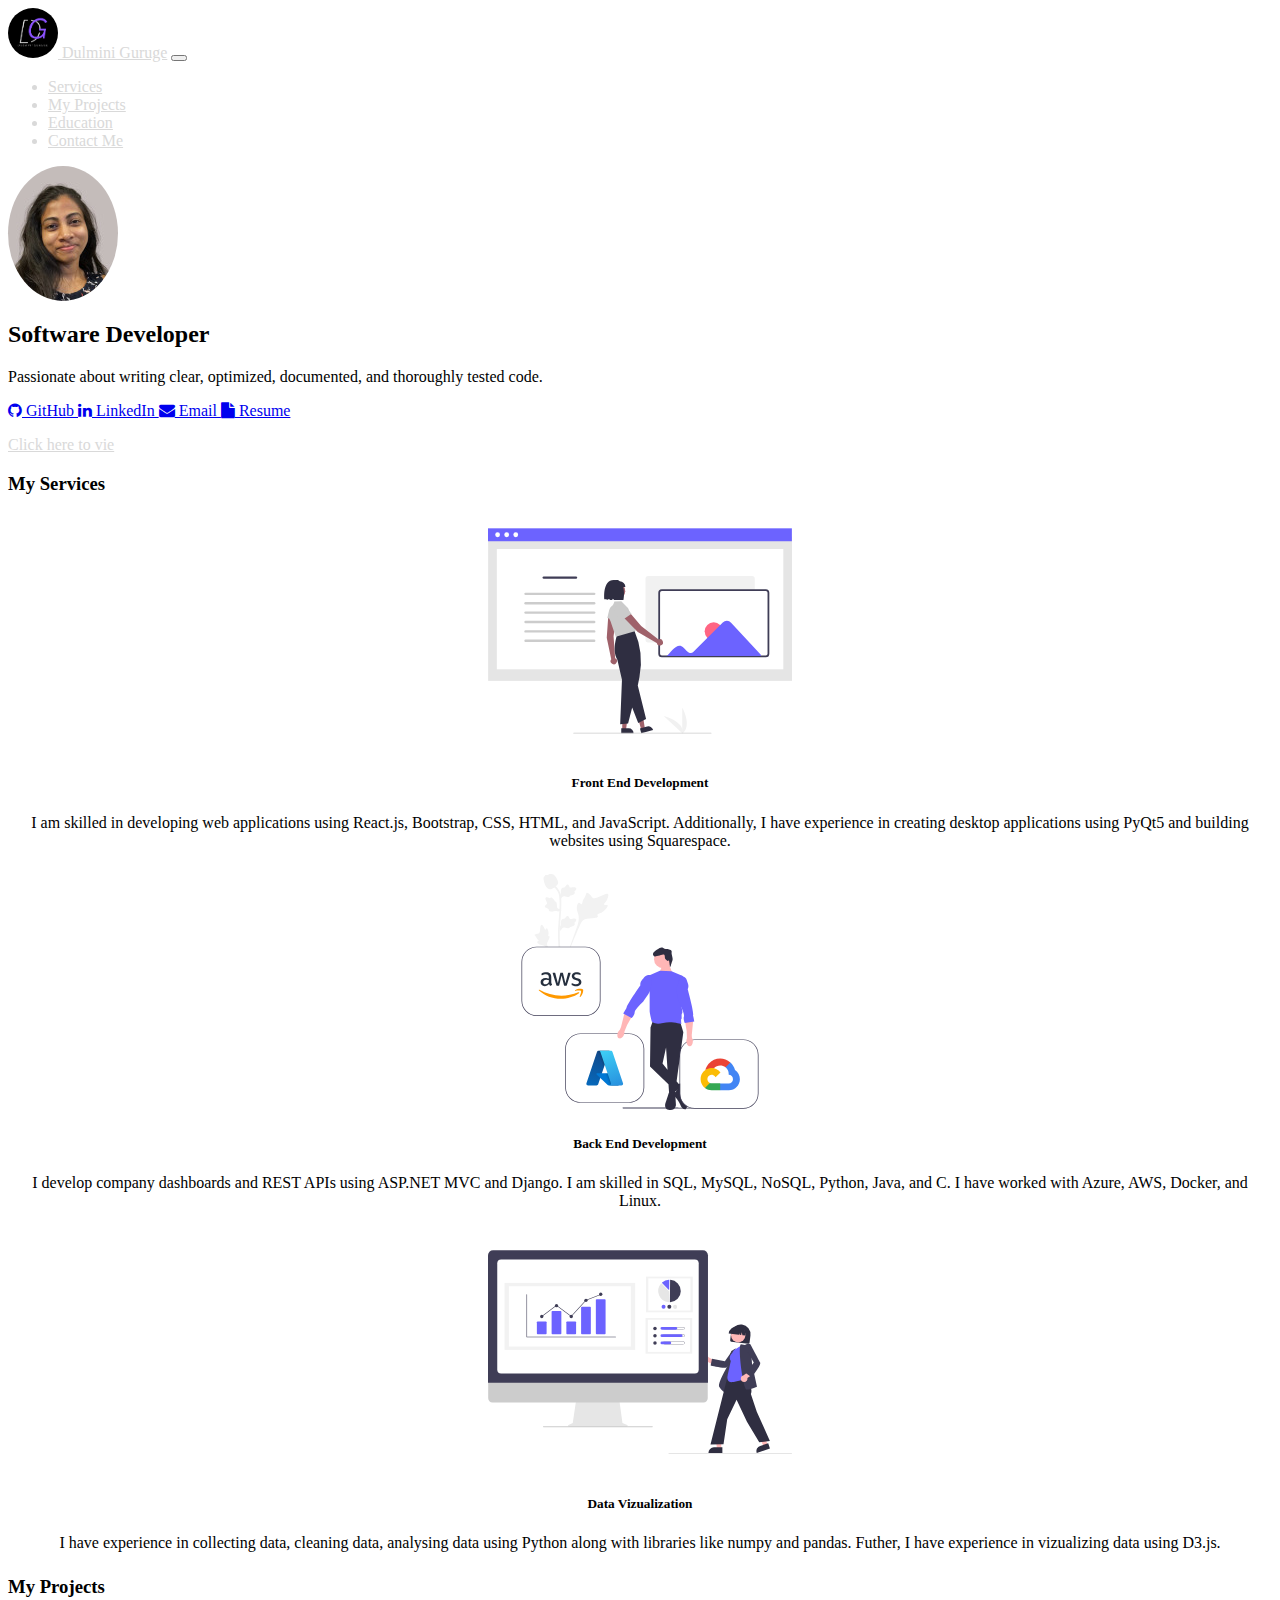
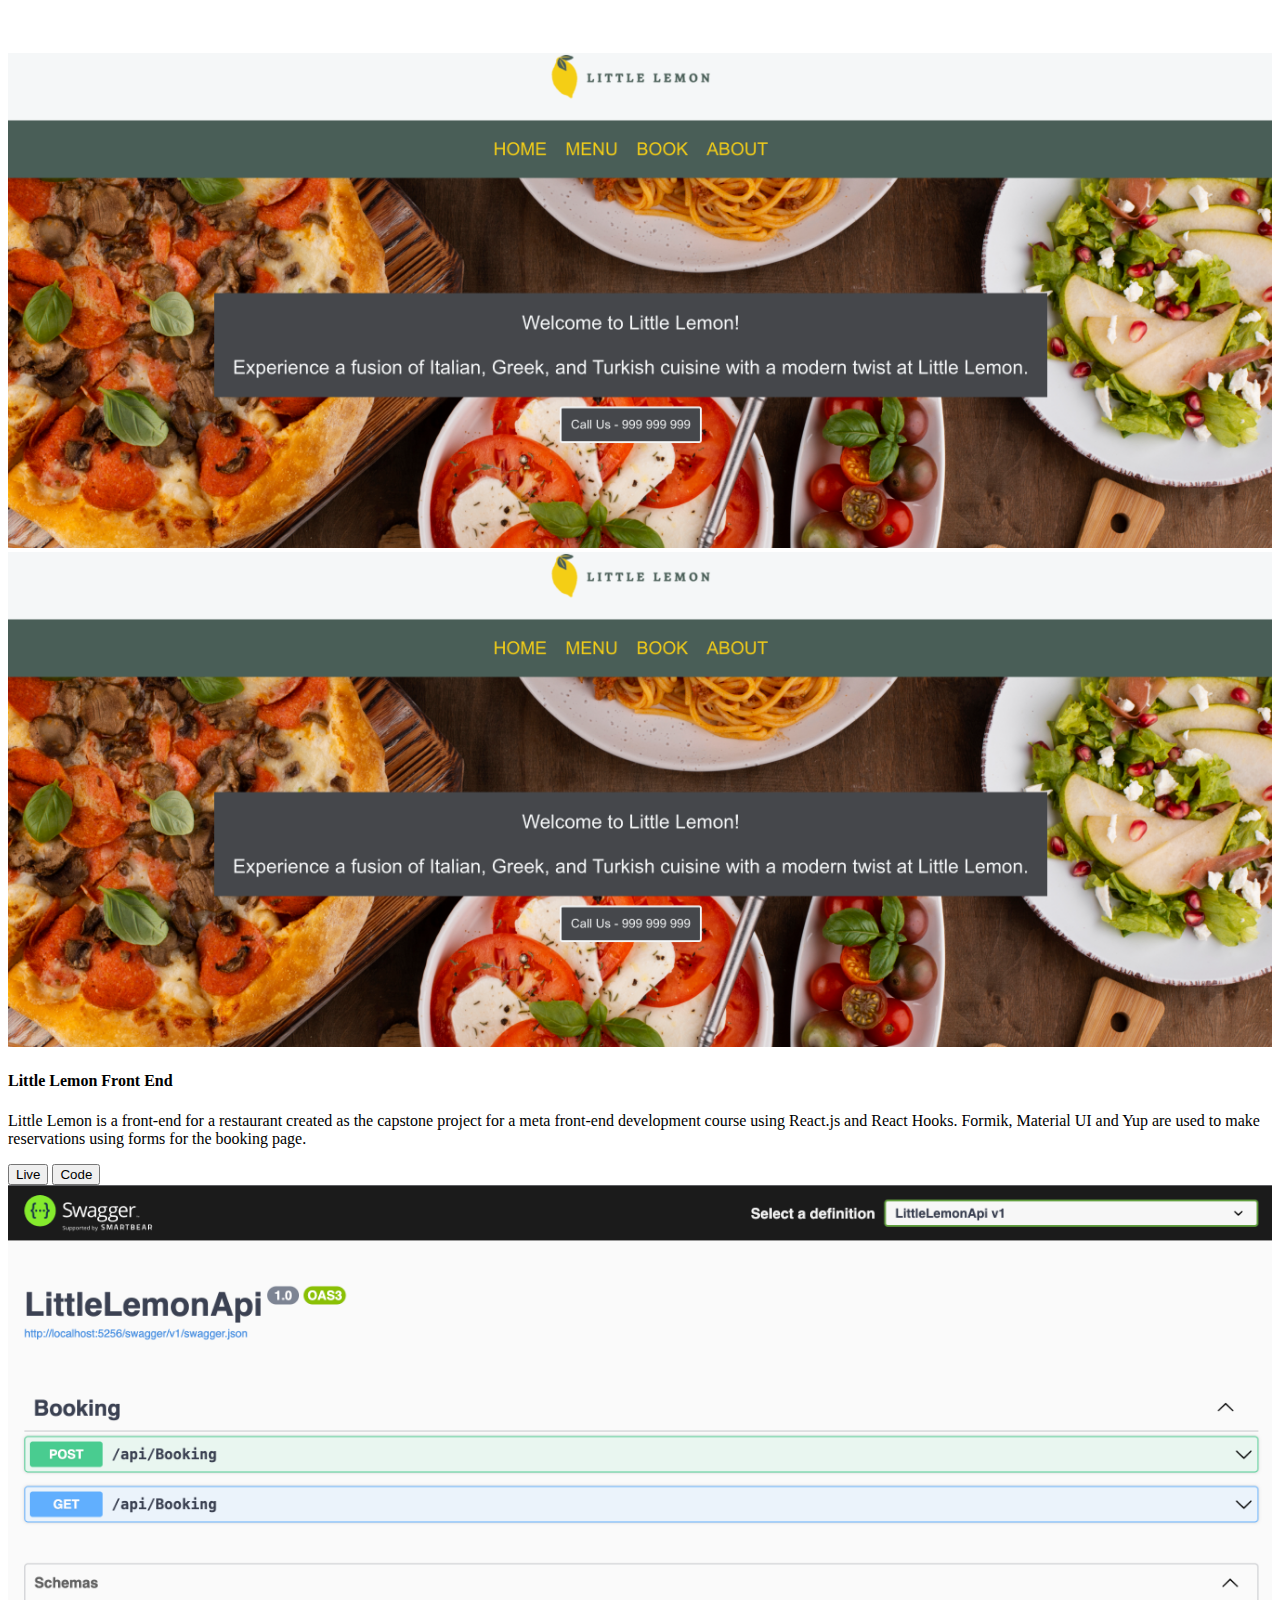
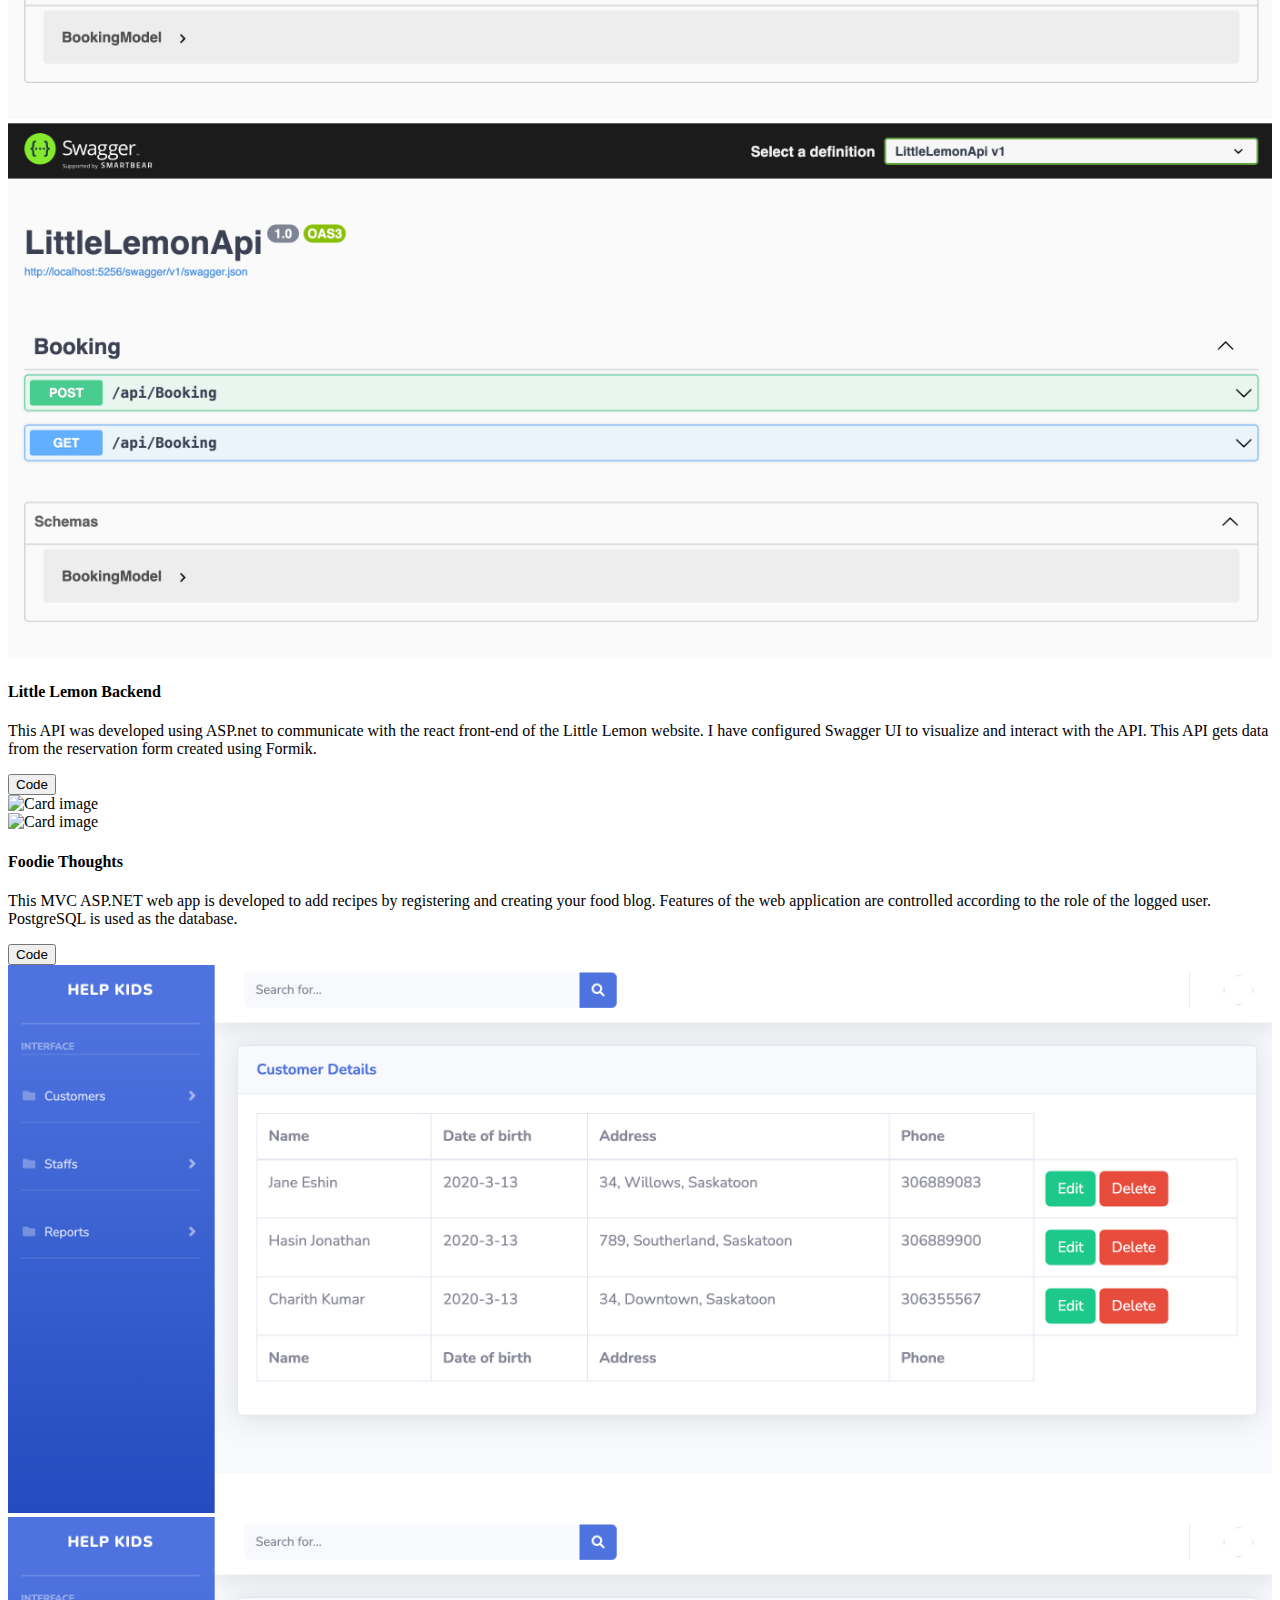
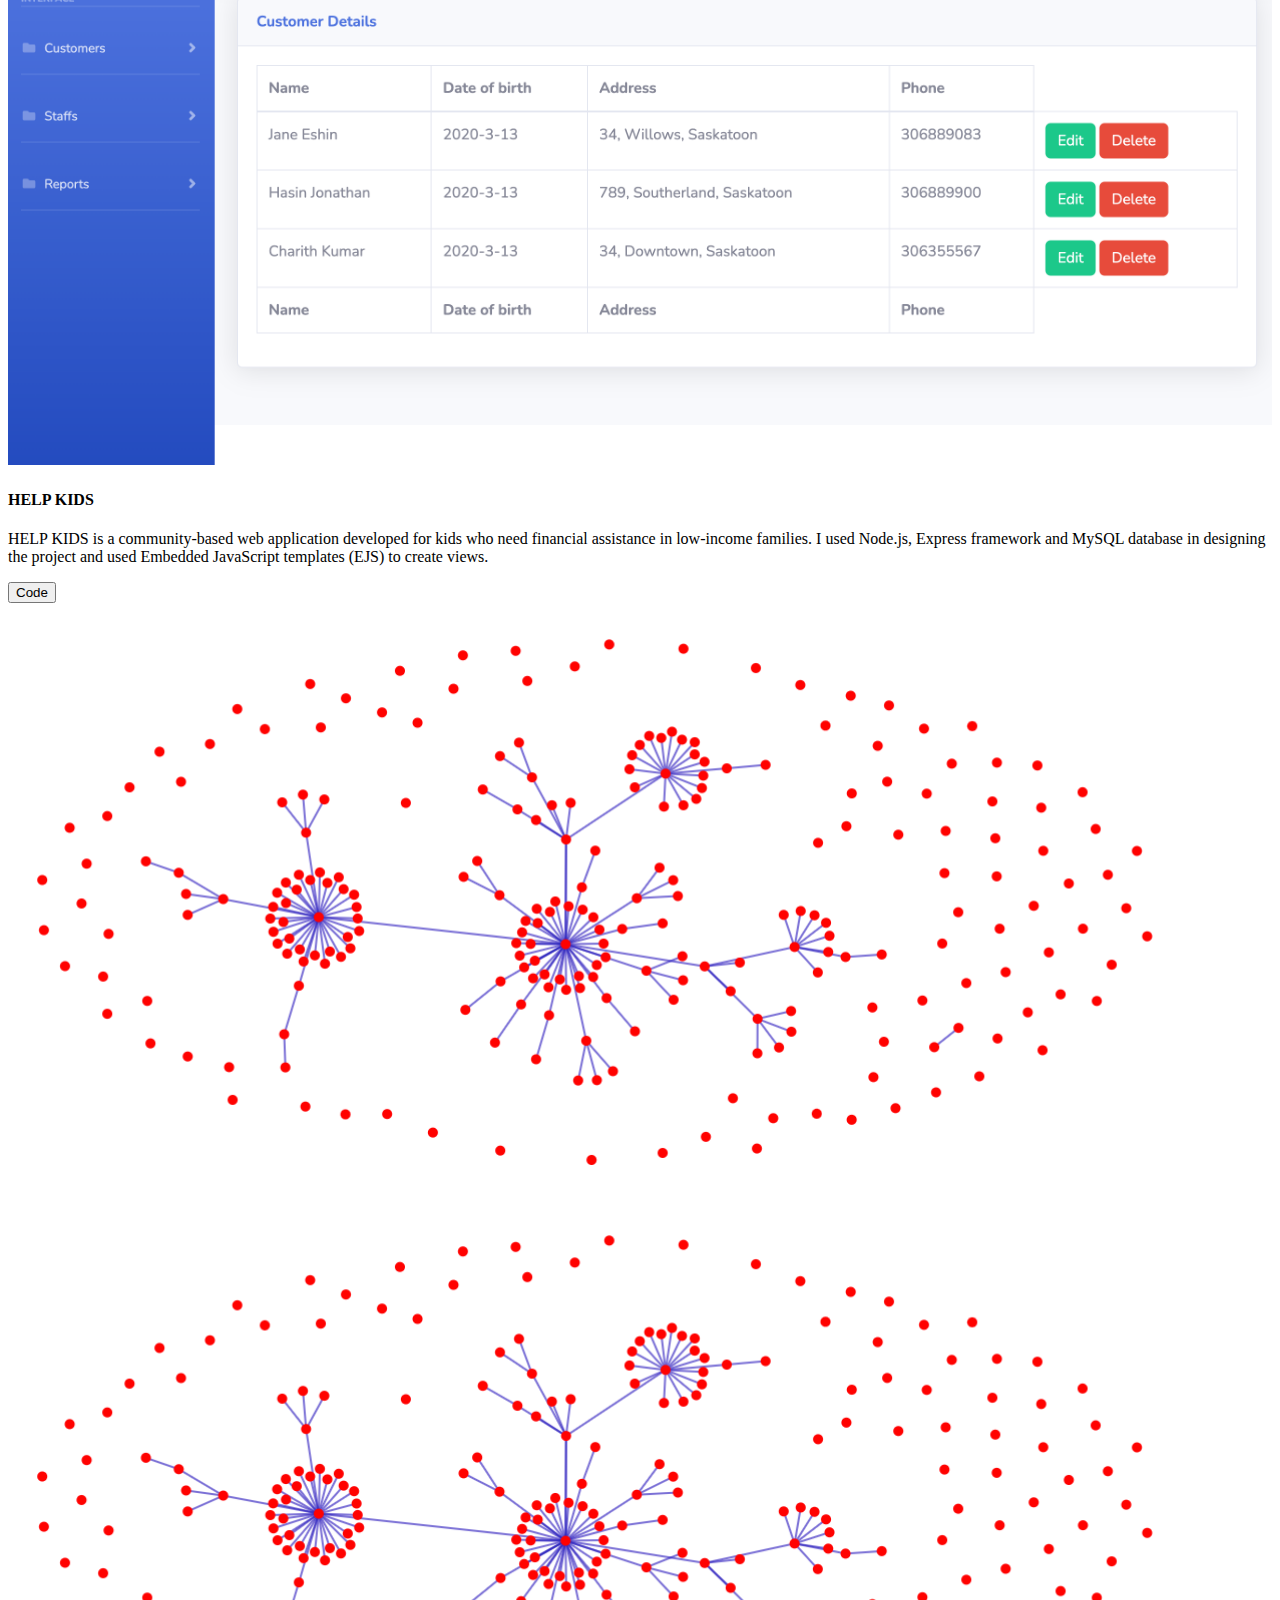
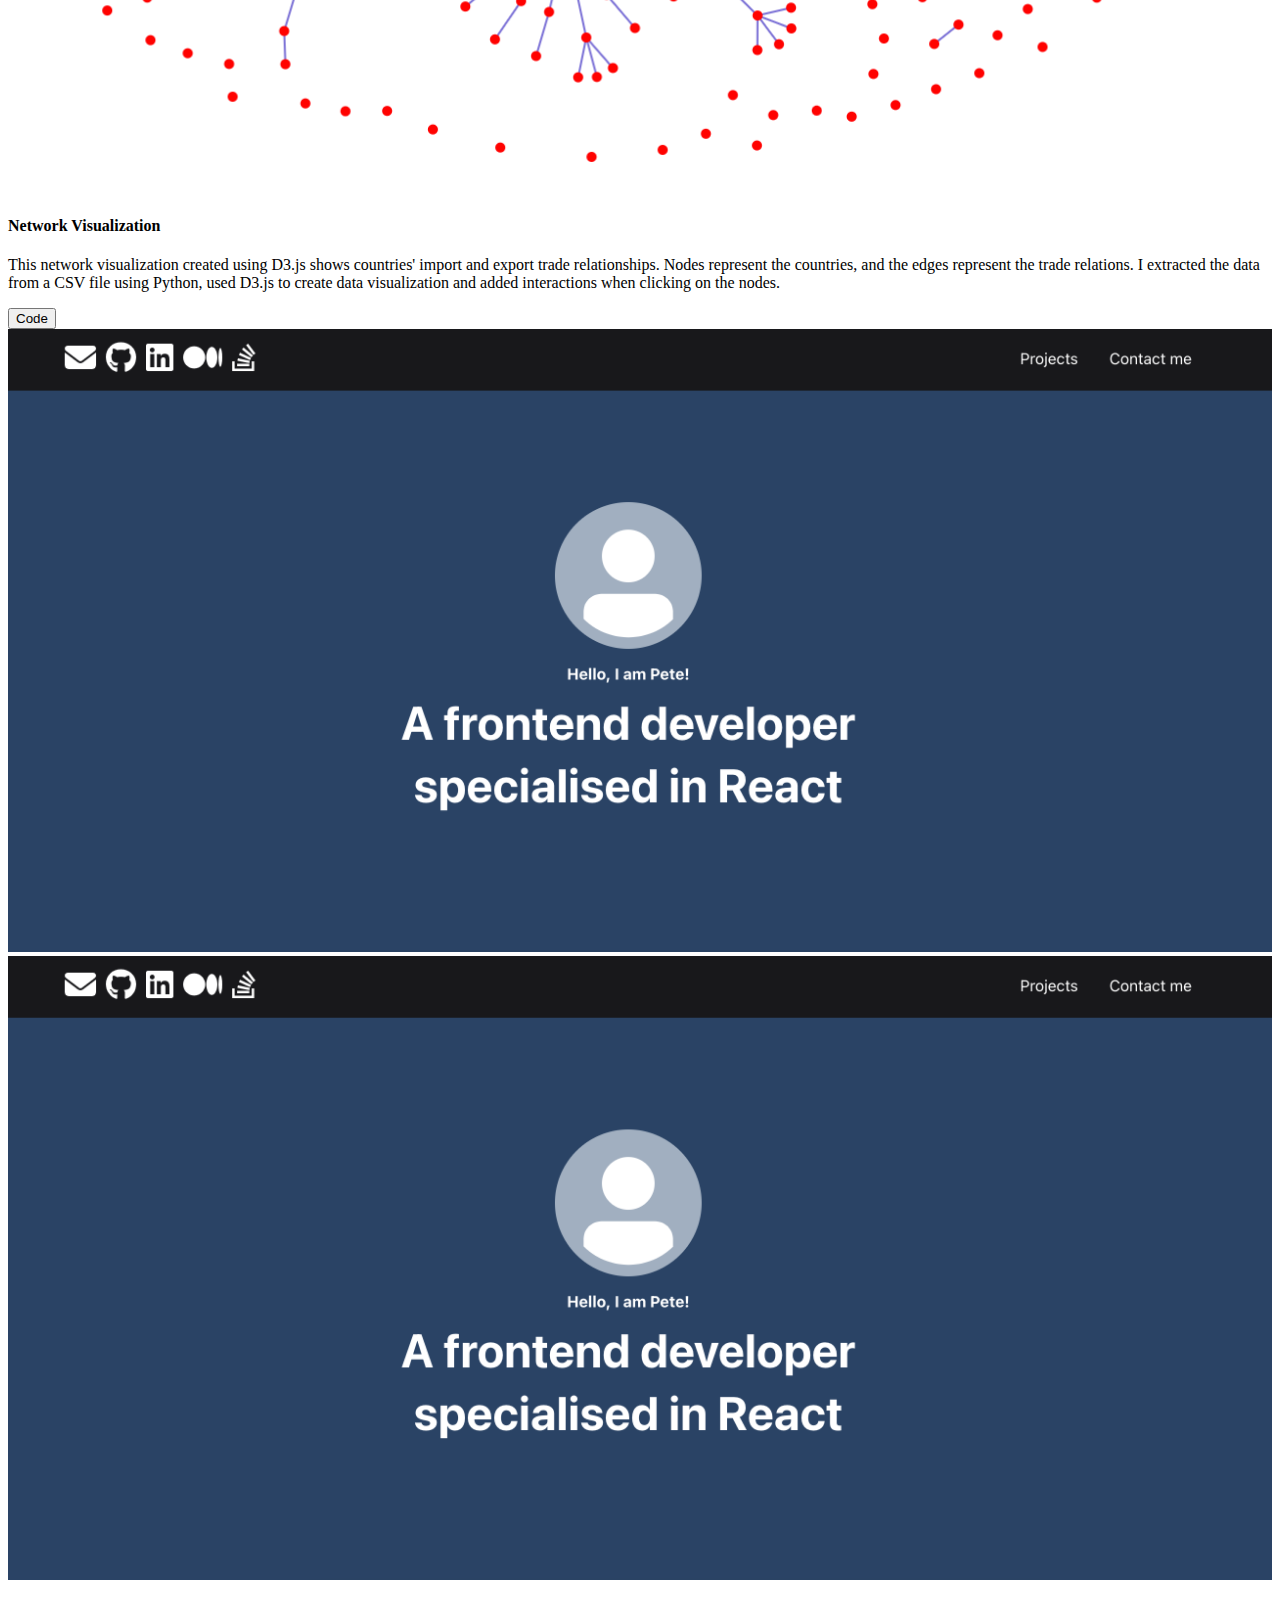
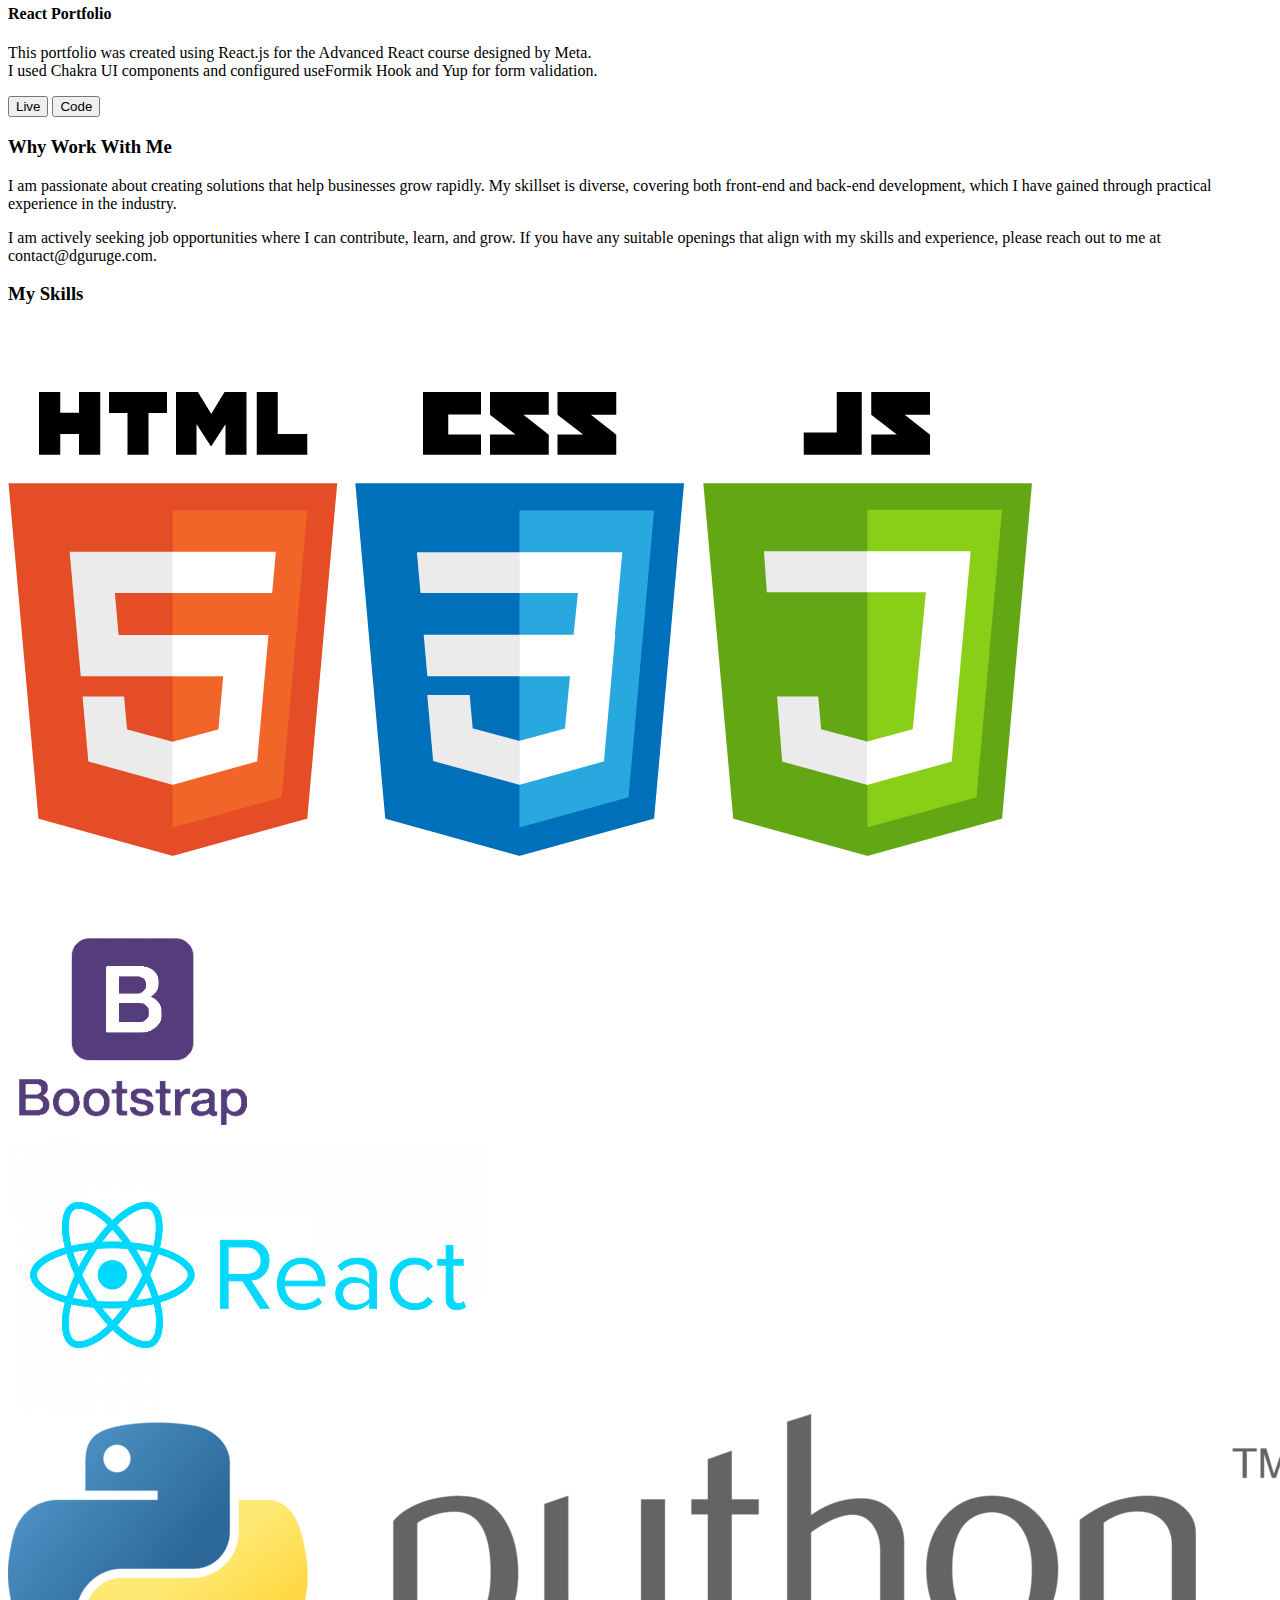
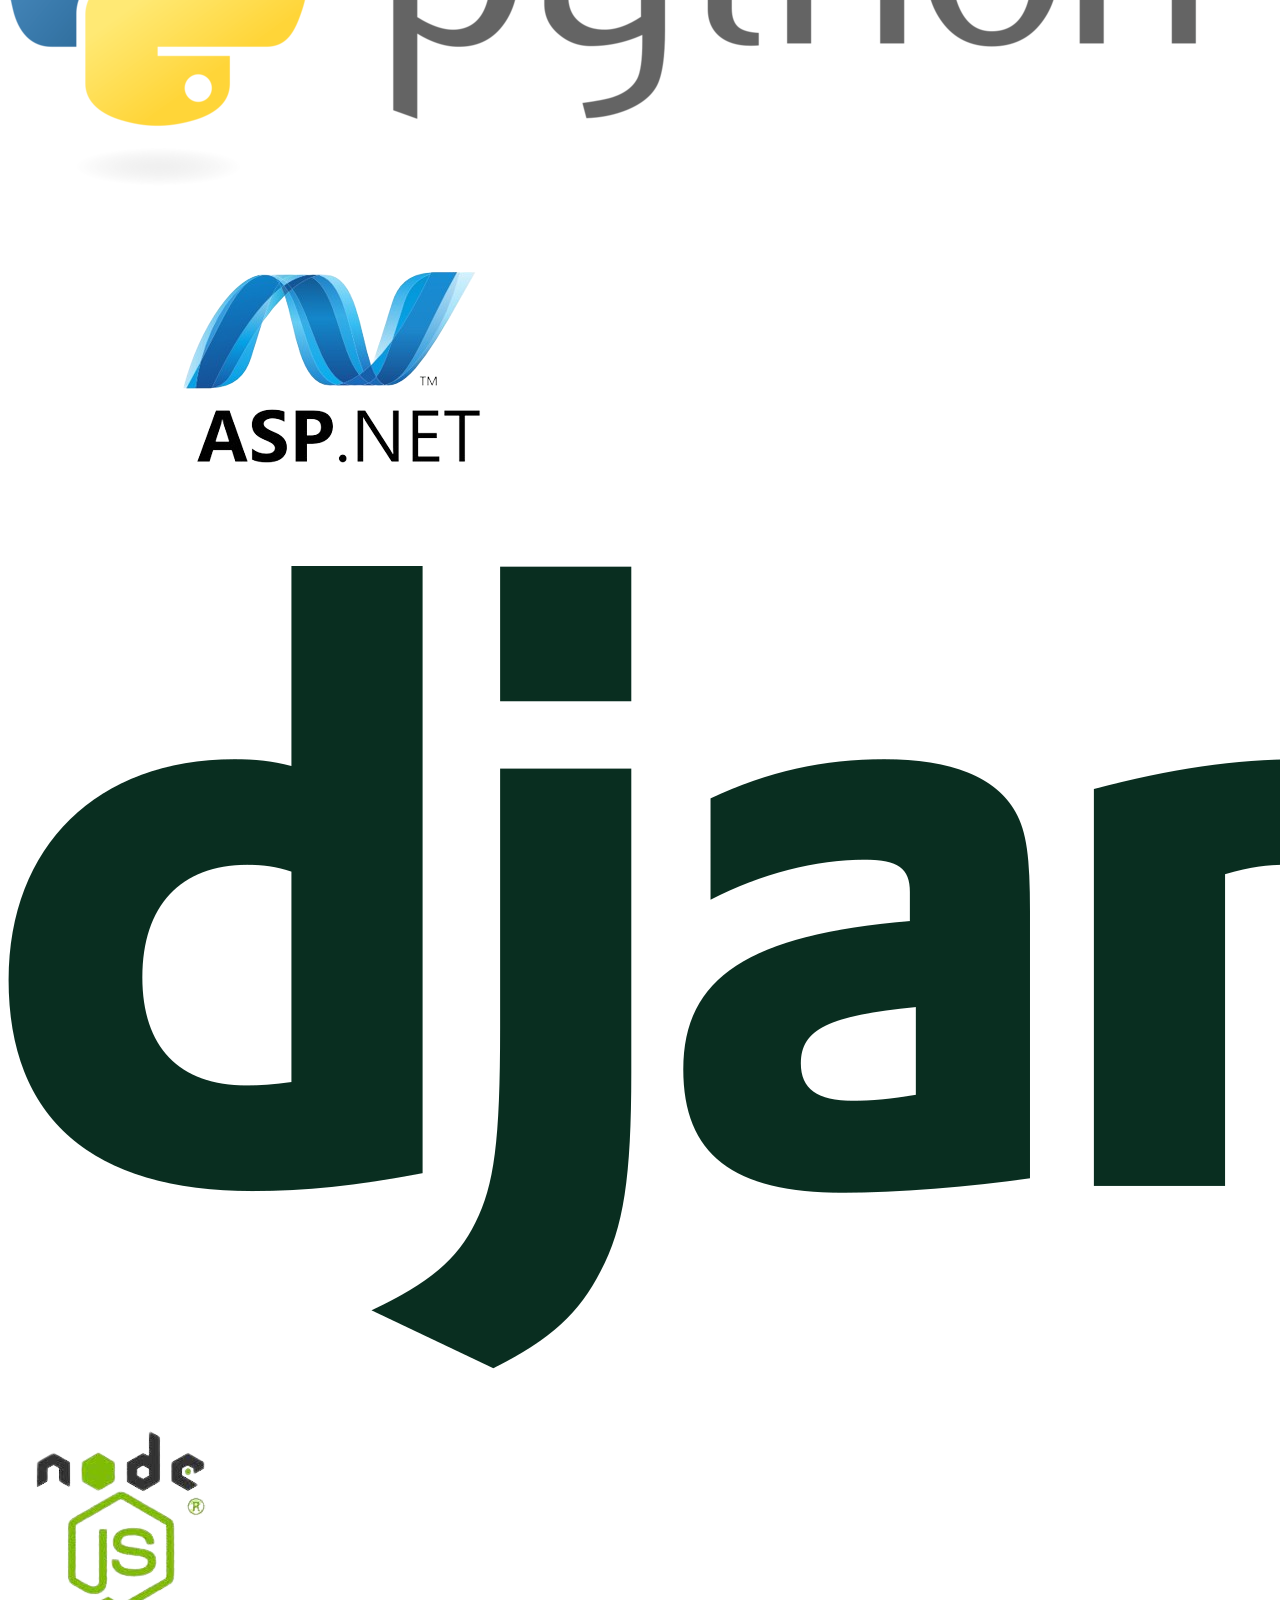
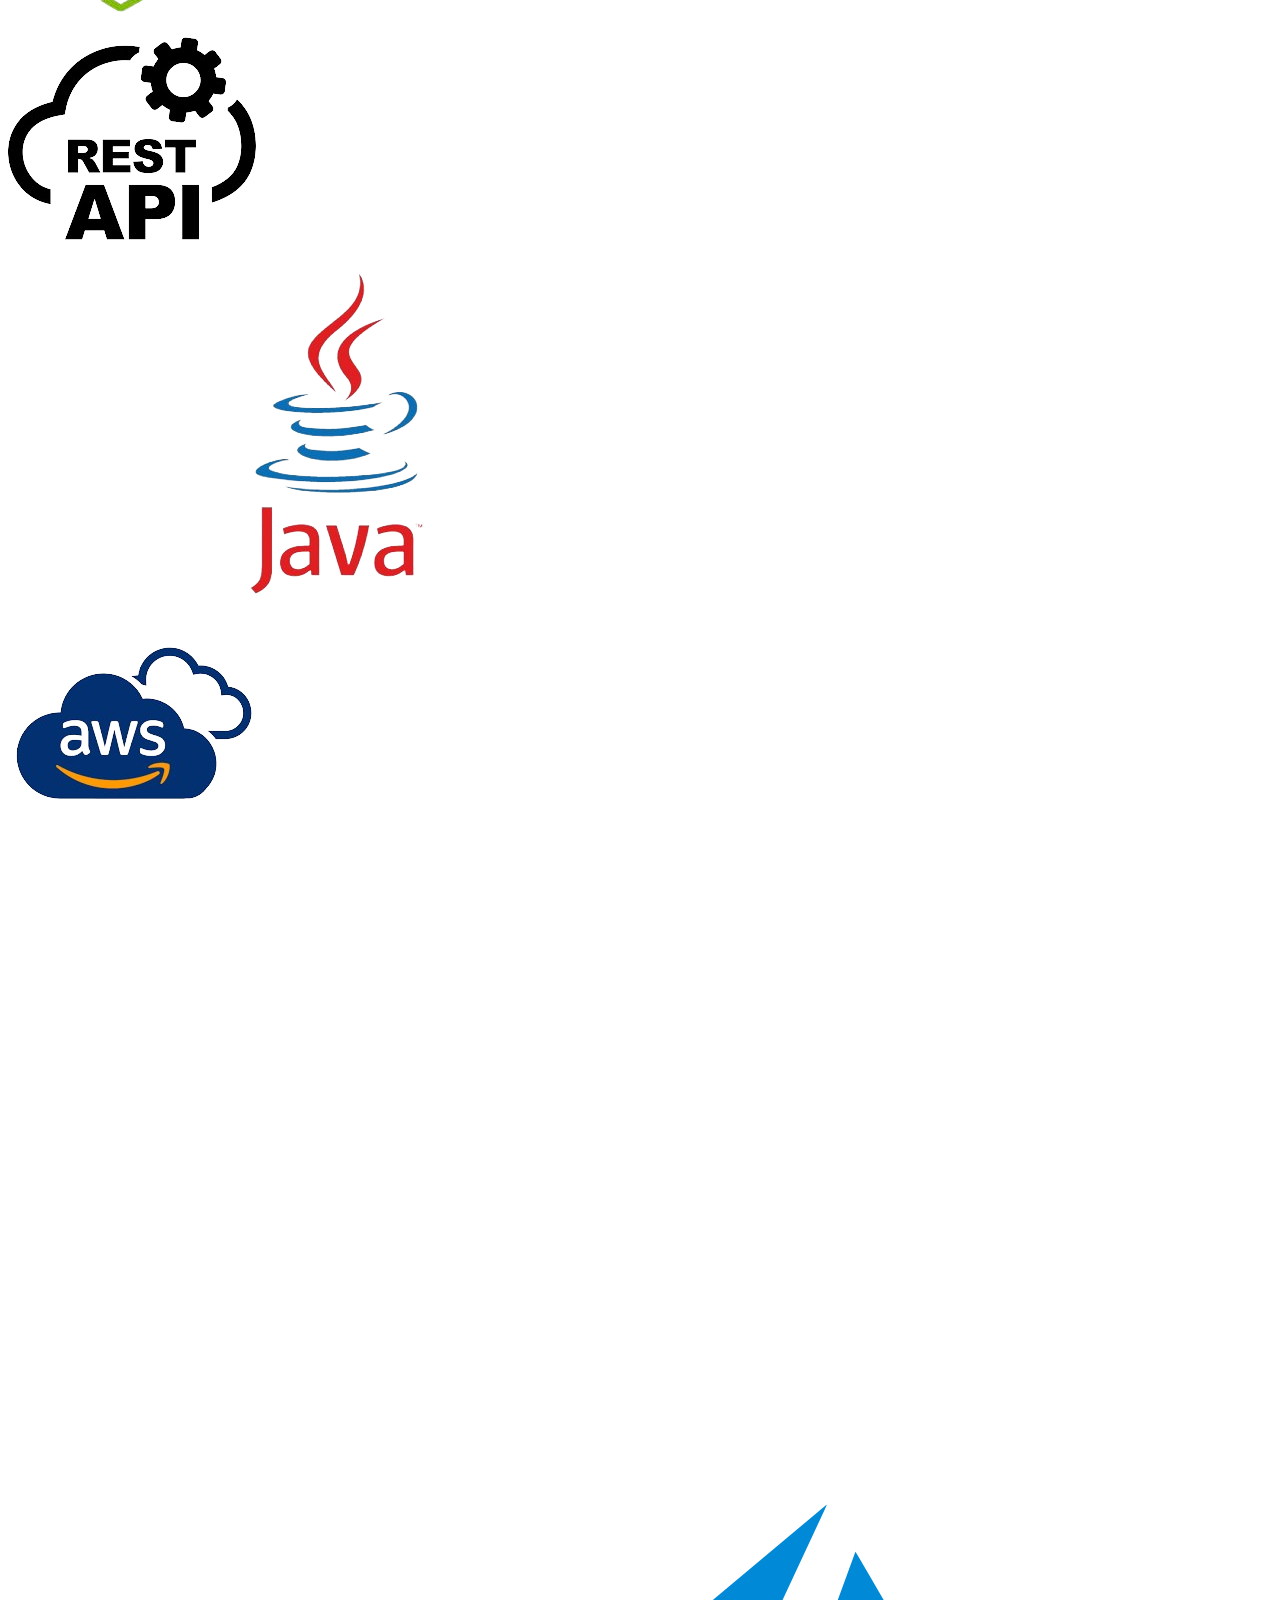
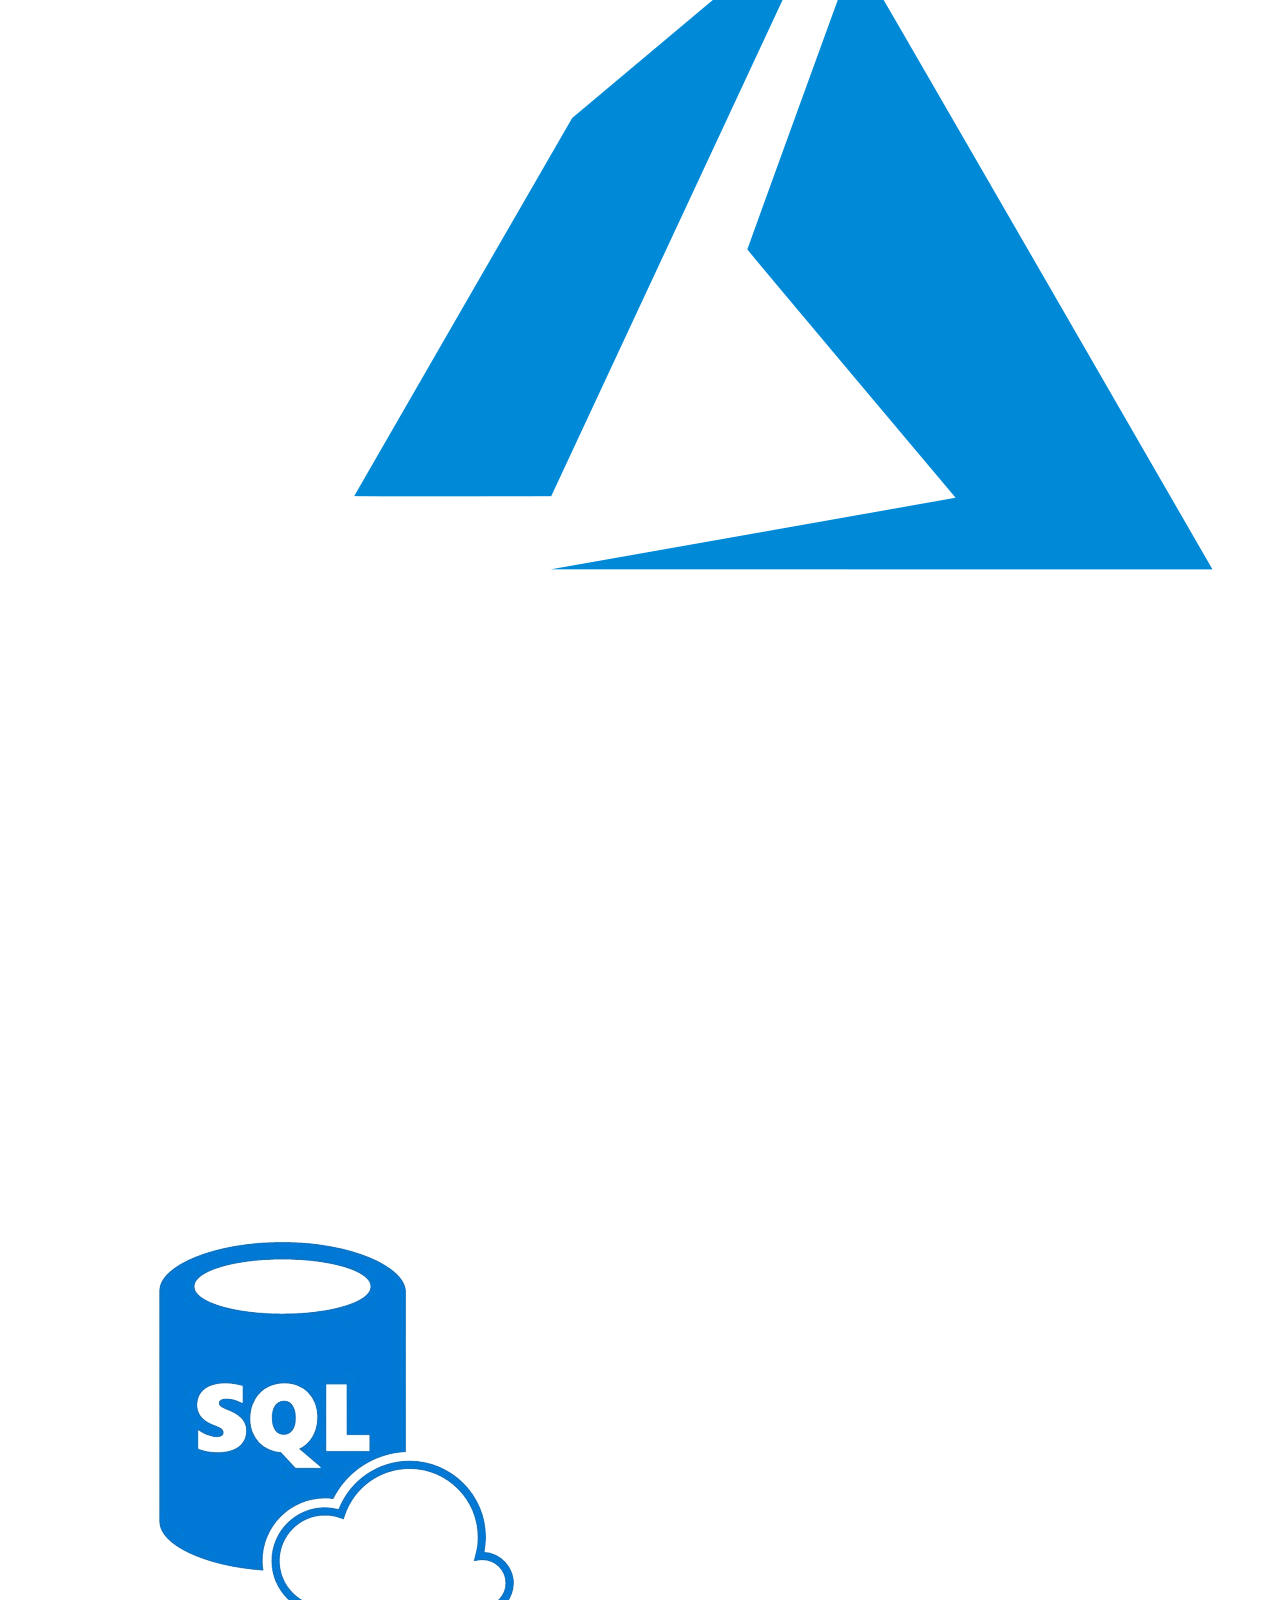
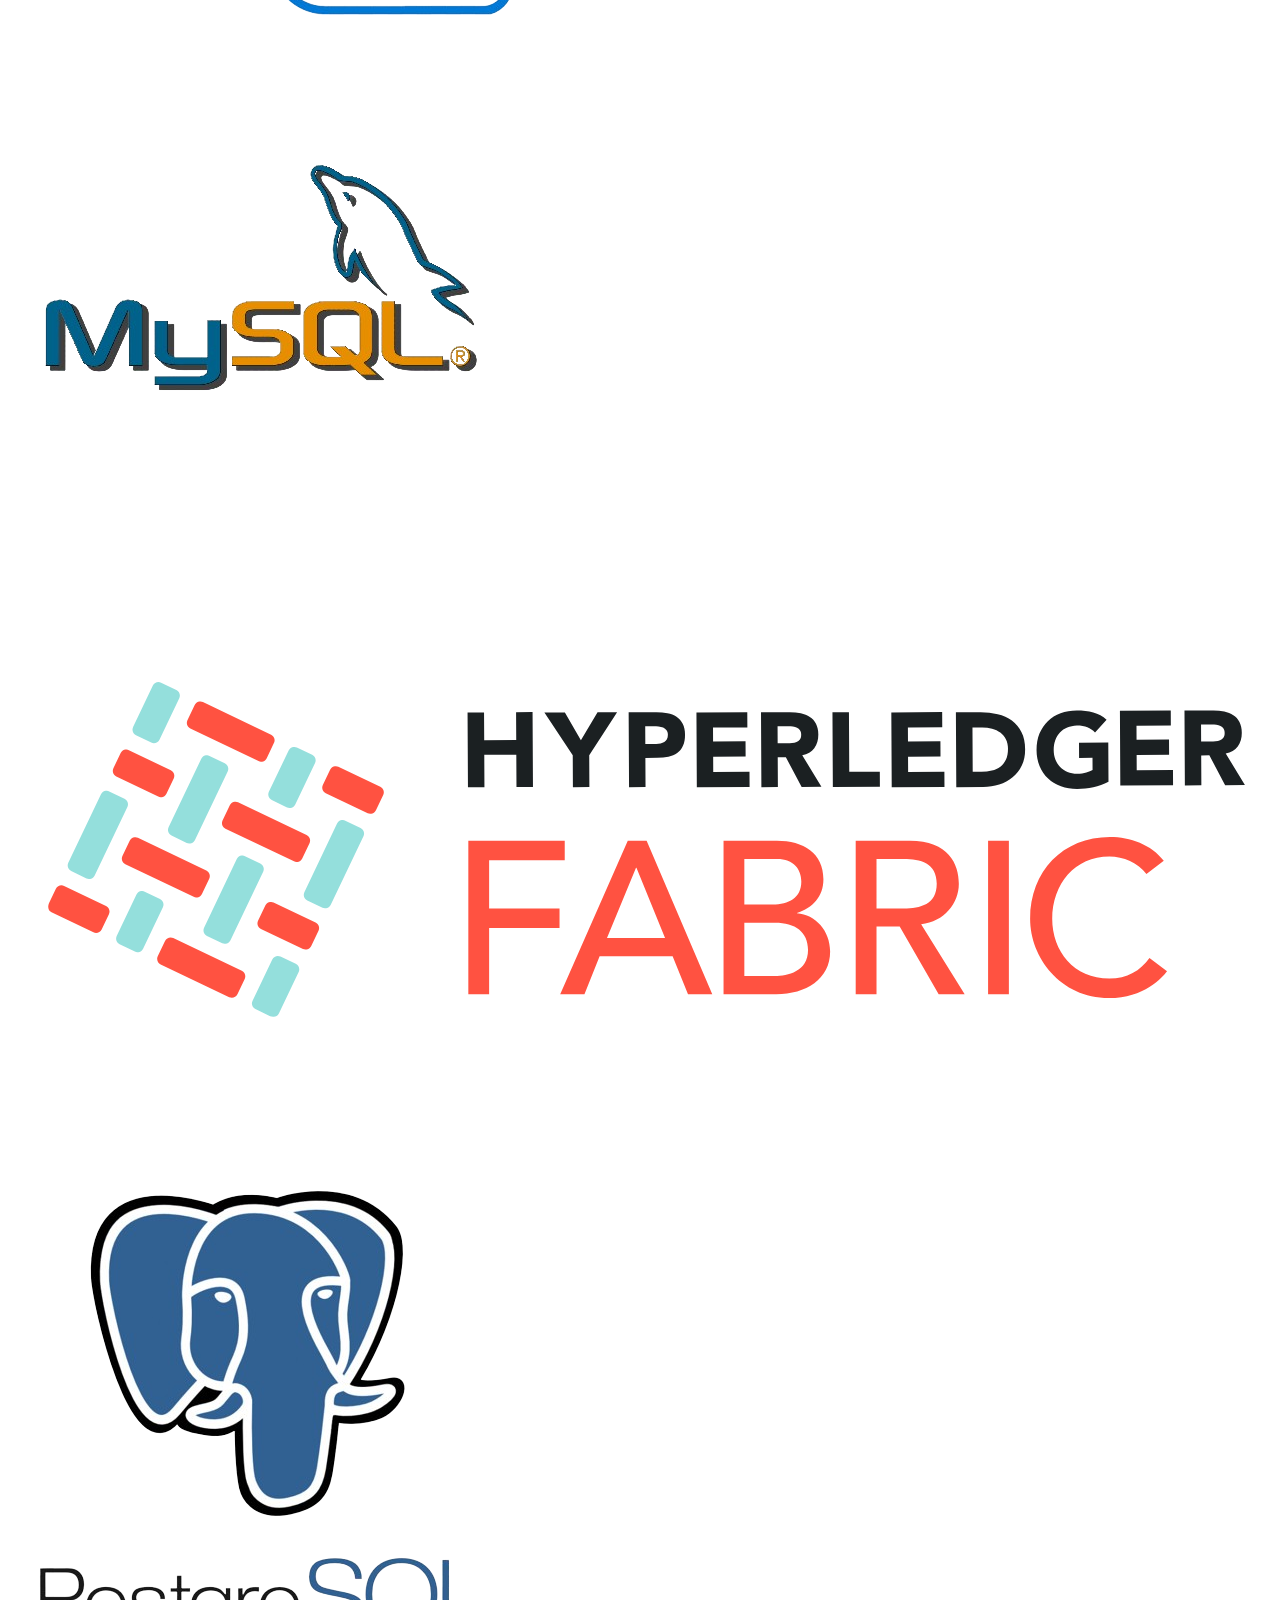
==== Index.html @ 830b9a28 "Commit" ====
<!doctype html>
<html lang="en">
  <head>
    <meta charset="utf-8">
    <meta name="viewport" content="width=device-width, initial-scale=1">
    <title>Dulmini Guruge</title>
    <link href="https://cdn.jsdelivr.net/npm/bootstrap@5.3.2/dist/css/bootstrap.min.css" rel="stylesheet" integrity="sha384-T3c6CoIi6uLrA9TneNEoa7RxnatzjcDSCmG1MXxSR1GAsXEV/Dwwykc2MPK8M2HN" crossorigin="anonymous">
    <link rel="stylesheet" href="https://cdnjs.cloudflare.com/ajax/libs/font-awesome/4.7.0/css/font-awesome.min.css">
    <!-- Favicon  -->
    <link rel="icon" href="./img/logo.png" style="border-radius: 50px;">
    <!-- Custom styles for this template -->
    <link href="CSS/styles.css" rel="stylesheet">
    
  </head>
  <body>
    <!-- Navbar -->
    <nav class="navbar navbar-expand-md bg-dark navbar-dark text-white ">
      <div class="container">
          <!-- Image Logo -->
          <a class="navbar-brand logo-image" style="color: #D9D9D9;" href="index.html"><img src="./img/logo.png" style="width: 50px;height: 50px;border-radius: 50px;">   Dulmini Guruge</a>  
        
      
        
    
        <button class="navbar-toggler" type="button" data-bs-toggle="collapse" data-bs-target="#navbarNavDropdown" aria-controls="navbarNavDropdown" aria-expanded="false" aria-label="Toggle navigation">
          <span class="navbar-toggler-icon"></span>
        </button>
        <div class="collapse navbar-collapse" id="navbarNavDropdown">
          <ul class="navbar-nav ms-auto" style="color: #D9D9D9;" > 
            <li class="nav-item">
              <a class="nav-link"  href="#Services">Services</a>
            </li>
            <li class="nav-item">
              <a class="nav-link" href="#Portfolio">My Projects</a>
            </li>
            <li class="nav-item">
              <a class="nav-link" href="#Education">Education</a>
            </li>
            <li class="nav-item">
              <a class="nav-link" href="#ContactMe">Contact Me</a>
            </li>
            
          </ul>
        </div>
      </div>
    </nav>

  <main>

    <!--Showcase-->
    <section class="bg-dark text-light p-5  text-center" >
      <div class="container" id="Home">
        <div class="d-flex flex-column align-items-center">
          

          <div class="oval-front-img py-5">
            
          </div>
          <div class="mt-3">
            

            <h2>Software Developer</h2>
            <p>
              Passionate about writing clear, optimized, documented, and thoroughly tested code. 
              
              <!-- Experienced in React, Django and ASP.net web development -->
            </p>
            <a href="https://github.com/DulminiGuruge" target="_blank" class="btn btn-dark rounded-pill text-white border border-bisque mb-5">
              <i class="fa fa-github fa-1x"></i> GitHub
            </a>
            <a href="https://www.linkedin.com/in/dulminig/" target="_blank" class="btn btn-dark rounded-pill text-white border border-bisque mb-5">
              <i class="fa fa-linkedin fa-1x"></i> LinkedIn
            </a>
            <a href="mailto: dulminiguruge@gmail.com" target="_blank" class="btn btn-dark rounded-pill text-white border border-bisque mb-5">
              <i class="fa fa-envelope fa-1x"></i> Email
            </a>
           
           <!--  <a href="https://drive.google.com/drive/folders/1D943mhyxoeLR1X7yl84L0T0NDXxobIH1?usp=drive_link" target="_blank" class="btn btn-dark rounded-pill text-white border border-bisque mb-5"></a> -->
            <a href="pdf.html" target="_blank" class="btn btn-dark rounded-pill text-white border border-bisque mb-5">
              <i class="fa fa-file fa-1x"></i> Resume
            </a>
            <a href="#Portfolio" class="nav-link px-2 " style="color: #D9D9D9;"> <p id="demo"></p></a>
            

            <script>
              var rotations = 3;  // Set the number of rotations
              var currentRotation = 1;
              
              var i = 0;
              var txt = 'Click here to view My Projects';
              var speed = 50;
              
              function typeWriter() {
                if (i < txt.length) {
                        document.getElementById("demo").innerHTML += txt.charAt(i);
                        i++;
                        setTimeout(typeWriter, speed);
                  }
              }
              
              // Call the function when the document loads
              document.addEventListener("DOMContentLoaded", function() {
                typeWriter();
              });
              </script>
            
         
        

            
  
  
          </div>
          
        </div>
      
      </div>

    </section>
    <!--Services-->

    <div class="container marketing mt-5" id="Services">
      <div class="text-center m-5"><h3 class="fw-bolder">My Services</h3></div>
      

      <!-- Three columns of text below the carousel -->
      <div class="row">
        <div class="col-lg-4">
          <!-- <svg class="bd-placeholder-img rounded-circle" src="./img/frontend.svg" width="140" height="140" xmlns="http://www.w3.org/2000/svg" role="img" aria-label="Placeholder: 140x140" preserveAspectRatio="xMidYMid slice" focusable="false"><rect width="100%" height="100%" fill="#777"/><text x="50%" y="50%" fill="#777" dy=".3em">140x140</text></svg>
   -->
          <img class="w-5 p-5 align-items-right " src="img/frontend.svg" alt="" width="304" height="236"/>
          <h5>Front End Development</h5>
          <div class="justify-content">
            <p>I am skilled in developing web applications using React.js, Bootstrap, CSS, HTML, and JavaScript. Additionally, I have experience in creating desktop applications using PyQt5 and building websites using Squarespace.</p>
          </div>
        
          
          <!-- <p><a class="btn btn-secondary" href="#">View details &raquo;</a></p> -->
         <!--  <div class="icons-container">
            <img src="images/details-icon-photoshop.png" alt="alternative">
            <img src="images/details-icon-illustrator.png" alt="alternative">
            <img src="images/details-icon-html.png" alt="alternative">
            <img src="images/details-icon-css.png" alt="alternative">
            <img src="images/details-icon-bootstrap.png" alt="alternative">
            <img src="images/details-icon-javascript.png" alt="alternative">
        </div> --> <!-- end of icons-container -->

        </div><!-- /.col-lg-4 -->
        <div class="col-lg-4">
          <img class="w-5 p-5 align-items-right " src="img/backend.svg" alt="" width="304" height="236"/>
        
          <h5>Back End Development</h5>
          <p>I develop company dashboards and REST APIs using ASP.NET MVC and Django. I am skilled in SQL, MySQL, NoSQL, Python, Java, and C. I have worked with Azure, AWS, Docker, and Linux.</p>
         
        </div><!-- /.col-lg-4 -->
        <div class="col-lg-4">
          <!-- <svg class="bd-placeholder-img rounded-circle" width="140" height="140" xmlns="http://www.w3.org/2000/svg" role="img" aria-label="Placeholder: 140x140" preserveAspectRatio="xMidYMid slice" focusable="false"><title>Placeholder</title><rect width="100%" height="100%" fill="#777"/><text x="50%" y="50%" fill="#777" dy=".3em">140x140</text></svg> -->
          <img class="w-5 p-5 align-items-right " src="img/dataanlyst.svg" alt="" width="304" height="236"/>
          <h5>Data Vizualization</h5>
          <p>
            I have experience in collecting data, cleaning data, analysing data using Python along with libraries like numpy and pandas. Futher, I have experience in vizualizing data using D3.js.
          </p>
          
        </div><!-- /.col-lg-4 -->
      </div><!-- /.row -->


  
   
   <!-- Projects Section-->
   <section class="bg-light rounded-4 mt-5 py-5 px-4 px-md-5" id="Portfolio">
    <div class="text-center m-5"><h3 class="fw-bolder">My Projects</h3></div>
    <br></br>
 
    <div class="container">
      <div class="row  ">

        <div class="card g-3">
          <div class="row no-gutters">
              <!-- Image on the left for lg and md screens -->
              <div class="col-lg-6  d-none d-md-block">
                  <img src="./img/little_lemon.png" class="card-img" alt="Card image" style="width: 100%; height: 100%;">
              </div>
    
                <!-- Image on top of the text for sm screens -->
                <div class="col-sm-12 d-md-none">
                  <img src="./img/little_lemon.png" class="card-img" alt="Card image" style="width: 100%; height: 100%;">
              </div>
              
              <!-- Text on the right for lg and md screens -->
              <div class="col-lg-6 ">
                  <div class="card-body">
                      <h4 class="card-title">Little Lemon Front End</h4>
                      <p class="card-text">Little Lemon is a front-end for a restaurant created as the capstone project for a meta front-end development course using React.js and React Hooks. Formik, Material UI and Yup are used to make reservations using forms for the booking page.</p>
                      
                      <div class="d-flex justify-content-between align-items-center">
                          <div class="btn-group">
                            
                              <button type="button" class="btn btn-sm btn-outline-secondary"  onclick=littlelemonLive()>Live</button>
                              <button type="button" class="btn btn-sm btn-outline-secondary" onclick=littlelemonGit()>Code</button>
                          </div>
                          
                      </div>
                  </div>
              </div>
    
            
          </div>
      </div>

        <div class="card g-3">
          <div class="row no-gutters">

              <!-- Image on the left for lg and md screens -->
              <div class="col-lg-6 d-none d-md-block">
                  <img src="./img/littlelemon_api.png" class="card-img" alt="Card image" style="width: 100%; height: 100%;">
              </div>
                <!-- Image on top of the text for sm screens -->
              <div class="col-sm-12 d-md-none">
                  <img src="./img/littlelemon_api.png" class="card-img" alt="Card image" style="width: 100%; height: 100%;">
              </div>
              <!-- Text on the right for lg and md screens -->
              <div class="col-lg-6 ">
                  <div class="card-body">
                      <h4 class="card-title">Little Lemon Backend</h4>
                      <p class="card-text">This API was developed using ASP.net to communicate with the react front-end of the Little Lemon website. I have configured Swagger UI to visualize and interact with the API. This API gets data from the reservation form created using Formik.</p>
                      
                      <div class="d-flex justify-content-between align-items-center">
                          <div class="btn-group">
                              <!-- <button type="button" class="btn btn-sm btn-outline-secondary" onclick=littlelemonapiLive()>Live</button>  -->
                              <button type="button" class="btn btn-sm btn-outline-secondary" onclick=littlelemonapiGit()>Code</button>
                          </div>
                          
                      </div>
                  </div>
              </div>
  
            
          </div>
      </div>


      <div class="card g-3">
        <div class="row no-gutters">
            <!-- Image on the left for lg and md screens -->
            <div class="col-lg-6 d-none d-md-block">
                <img src="./img/foodie.png" class="card-img" alt="Card image" style="width: 100%; height: 100%;">
            </div>
             <!-- Image on top of the text for sm screens -->
             <div class="col-sm-12 d-md-none">
              <img src="./img/foodie.png" class="card-img" alt="Card image" style="width: 100%; height: 100%;">
             </div>
            
            <!-- Text on the right for lg and md screens -->
            <div class="col-lg-6">
                <div class="card-body">
                    <h4 class="card-title">Foodie Thoughts</h4>
                    <p class="card-text">This MVC ASP.NET web app is developed to add recipes by registering and creating your food blog. Features of the web application are controlled according to the role of the logged user. PostgreSQL is used as the database.</p>
                    
                    <div class="d-flex justify-content-between align-items-center">
                        <div class="btn-group">
                            <!-- <button type="button" class="btn btn-sm btn-outline-secondary">View</button> -->
                            <button type="button" class="btn btn-sm btn-outline-secondary" onclick=foodieGit()>Code</button>
                        </div>
                        <!-- <small class="text-body-secondary">9 mins</small> -->
                    </div>
                </div>
            </div>

           
        </div>
    </div>
 

  <div class="card g-3">
    <div class="row no-gutters">
        <!-- Image on the left for lg and md screens -->
        <div class="col-lg-6 d-none d-md-block">
            <img src="./img/helpkids.png" class="card-img" alt="Card image" style="width: 100%; height: 100%;">
        </div>

         <!-- Image on top of the text for sm screens -->
         <div class="col-sm-12 d-md-none">
          <img src="./img/helpkids.png" class="card-img" alt="Card image" style="width: 100%; height: 100%;">
      </div>
        
        <!-- Text on the right for lg and md screens -->
        <div class="col-lg-6">
            <div class="card-body">
                <h4 class="card-title">HELP KIDS</h4>
                <p class="card-text">HELP KIDS is a community-based web application developed for kids who need financial assistance in low-income families. I used Node.js, Express framework and MySQL database in designing the project and used Embedded JavaScript templates (EJS) to create views.</p>
                
                <div class="d-flex justify-content-between align-items-center">
                    <div class="btn-group">
                        <!-- <button type="button" class="btn btn-sm btn-outline-secondary">View</button> -->
                        <button type="button" class="btn btn-sm btn-outline-secondary" onclick=helpkidsGit()>Code</button>
                    </div>
                   
                </div>
            </div>
        </div>

       
    </div>
</div>
<div class="card g-3">
  <div class="row no-gutters">
      <!-- Image on the left for lg and md screens -->
      <div class="col-lg-6 d-none d-md-block">
          <img src="./img/networkvizualisation.png" class="card-img" alt="Card image" style="width: 100%; height: 100%;">
      </div>

       <!-- Image on top of the text for sm screens -->
       <div class="col-sm-12 d-md-none">
        <img src="./img/networkvizualisation.png" class="card-img" alt="Card image" style="width: 100%; height: 100%;">
    </div>
      
      <!-- Text on the right for lg and md screens -->
      <div class="col-lg-6">
          <div class="card-body">
              <h4 class="card-title">Network Visualization</h4>
              <p class="card-text">This network visualization created using D3.js shows countries' import and export trade relationships. Nodes represent the countries, and the edges represent the trade relations. I extracted the data from a CSV file using Python, used D3.js to create data visualization and added interactions when clicking on the nodes.</p>
              
              <div class="d-flex justify-content-between align-items-center">
                  <div class="btn-group">
                      <!-- <button type="button" class="btn btn-sm btn-outline-secondary">View</button> -->
                      <button type="button" class="btn btn-sm btn-outline-secondary" onclick=datavizualizationGit()>Code</button>
                  </div>
                  
              </div>
          </div>
      </div>

     
  </div>
</div>

<div class="card g-3">
  <div class="row no-gutters">
      <!-- Image on the left for lg and md screens -->
      <div class="col-lg-6 d-none d-md-block">
          <img src="./img/portfolio.png" class="card-img" alt="Card image" style="width: 100%; height: 100%;">
      </div>

       <!-- Image on top of the text for sm screens -->
       <div class="col-sm-12 d-md-none">
        <img src="./img/portfolio.png" class="card-img" alt="Card image" style="width: 100%; height: 100%;">
    </div>
      
      <!-- Text on the right for lg and md screens -->
      <div class="col-lg-6 ">
          <div class="card-body">
              <h4 class="card-title">React Portfolio</h4>
              <p class="card-text">This portfolio was created using React.js for the Advanced React course designed by Meta. <br>I used Chakra UI components and configured useFormik Hook and Yup for form validation.</p>
              
              <div class="d-flex justify-content-between align-items-center">
                  <div class="btn-group">
                      <button type="button" class="btn btn-sm btn-outline-secondary" onclick=samplePortfolioLive()>Live</button>
                      <button type="button" class="btn btn-sm btn-outline-secondary" onclick=samplePortfolioGit()>Code</button>
                  </div>
                  
              </div>
          </div>
      </div>

     
  </div>
</div>

</div>
  
  
  </section>
<!--Skills-->

  <!--About me-->
  <section class="bg-light rounded-4 mt-5 py-5 px-4 px-md-5">
    <div class="container px-5">
        <div class="row gx-5 justify-content-center">
            <div class="col-xxl-8">
                <div class="text-center my-5">
                    <h3 class=" fw-bolder"><span class="text-gradient d-inline">Why Work With Me</span></h3>
                    <p class="lead fw-light mb-4">I am passionate about creating solutions that help businesses grow rapidly. My skillset is diverse, covering both front-end and back-end development, which I have gained through practical experience in the industry.</p>
                    
                    <p class="text-muted">I am actively seeking job opportunities where I can contribute, learn, and grow. If you have any suitable openings that align with my skills and experience, please reach out to me at contact@dguruge.com.</p>
                 
                </div>
            </div>
        </div>
    </div>
</section>

<!-- My Skills Section -->
<section class="bg-light rounded-4 mt-5 py-5 px-4 px-md-5">
  <div class="container px-5">
    <div class="row gx-5 justify-content-center">
      <div class="col-xxl-8">
        <div class="text-center my-5">
          <h3 class="fw-bolder"><span class="text-gradient d-inline">My Skills</span></h3>
        </div>
      </div>
    </div>

    <!-- Image Flexbox Rows for Large Devices -->
    <div class="row row-cols-lg-6 gy-4 row-cols-xxl-6 row-cols-3 row-cols-sm-3 row-cols-md-3 d-flex d-lg-flex">
      <!-- Replace the following placeholders with your actual image sources -->
      <div class="col">
        <img src="icons/htmlcssjs.png" alt="htmlcssjs" class="img-fluid rounded">
      </div>
      <div class="col">
        <img src="icons/bootstrap.png" alt="bootstrap" class="img-fluid rounded">
      </div>

      <div class="col">
        <img src="icons/react.png" alt="react" class="img-fluid rounded">
      </div>
     
      <div class="col">
        <img src="icons/python.png" alt="python" class="img-fluid rounded">
      </div>
      <div class="col">
        <img src="icons/aspnet.png" alt="aspnet" class="img-fluid rounded">
      </div>
      
      <div class="col">
        <img src="icons/django.png" alt="django" class="img-fluid rounded">
      </div>
      <div class="col">
        <img src="icons/nodejs.png" alt="react" class="img-fluid rounded">
      </div>
      <div class="col">
        <img src="icons/restapi.png" alt="restapi" class="img-fluid rounded">
      </div>
      <div class="col">
        <img src="icons/java.png" alt="java" class="img-fluid rounded">
      </div>
     
      <div class="col">
        <img src="icons/aws.png" alt="aws" class="img-fluid rounded">
      </div>
      <div class="col">
        <img src="icons/azure.png" alt="azure" class="img-fluid rounded">
      </div>
     
      <div class="col">
        <img src="icons/sql.png" alt="sql" class="img-fluid rounded">
      </div>
      <div class="col">
        <img src="icons/mysql.png" alt="sql" class="img-fluid rounded">
      </div>
     
      <div class="col">
        <img src="icons/Hyperledger.png" alt="react" class="img-fluid rounded">
      </div>
      <div class="col">
        <img src="icons/postgre.png" alt="aws" class="img-fluid rounded">
      </div>
     
      <div class="col">
        <img src="icons/git.png" alt="aws" class="img-fluid rounded">
      </div>
      <div class="col">
        <img src="icons/Docker.png" alt="Docker" class="img-fluid rounded">
      </div>
      
      <div class="col">
        <img src="icons/linux.png" alt="linux" class="img-fluid rounded">
      </div>
      
      <!-- Repeat this block for the remaining images -->
      <!-- ... -->

      <!-- You should have a total of 12 col divs within this row for large devices -->
    </div>

 
  </div>
</section>



 <!--Education-->

    <section id="Education">
      <div class="container rounded-4 mt-5 py-5 px-4 px-md-5">
        <div class="text-center m-5"><h3 class="fw-bolder">Education</h3></div>
        <div class="mt-4 p-5 text-bg-light rounded">
          <div class="row ">
            <div class="col-lg-10 text-lg-start  col-sm-12 text-sm-center col-12 text-center "><h5>Bachelor of Science Four-Year in Computer Science</h5></div> 
            <div class="col-lg-2 text-lg-end  col-sm-12 text-sm-center col-12 text-center" style="color: #6c63ff"><h5>2020 - 2023</h5></div> 
          </div>
          <div class="row">
            <div class="col-lg-10  text-lg-start  col-sm-12 text-sm-center col-12 text-center"><p>University of Saskatchewan, Canada</p></div> 
            <div class="col-lg-2  text-lg-end  col-sm-12 text-sm-center col-12 text-center"><p>with Distinction</p></div> 
          </div>

        </div>   
         
        </div>
      </div>

    </section>



    <section id="ContactMe">
        <!-- Contact form-->
        <div class="bg-light rounded-4 mt-5 py-5 px-4 px-md-5">
          <div class="text-center mb-5">
              <div class="feature bg-primary bg-gradient-primary-to-secondary text-white rounded-3 mb-3"><i class="bi bi-envelope"></i></div>
              <h3 class="fw-bolder">Get in touch</h3>
              <p class="lead fw-normal text-muted mb-0">Let's work together!  </p>
              <p class="lead fw-normal text-muted mb-0">Fill this form or send an email at <a href="mailto:dulminiguruge@gmail.com" style="color: #6c63ff;"><strong>contact@dguruge.com</strong></a></p>
              <img class="w-5 p-5 align-items-right " src="img/img1.svg" alt="" width="304" height="236"/>
          </div>
          <div class="row gx-5 justify-content-center">
              <div class="col-lg-8 col-xl-6">
                 
                    <form method="POST" name="PortfolioContact" data-netlify="true" action="/success.html/">
                      <!-- Name input-->
                      <div class="form-floating mb-3">
                          <input class="form-control" id="name" type="text" name="name" placeholder="Enter your name..."  />
                          <label for="name">Full name</label>
                          
                      </div>
                      <!-- Email address input-->
                      <div class="form-floating mb-3">
                          <input class="form-control" id="email" type="email" name="email" placeholder="name@example.com"/>
                          <label for="email">Email address</label>
                          
                      </div>

                       <!-- Suject input-->
                       <div class="form-floating mb-3">
                        <input class="form-control" id="subject" type="text" name="subject" placeholder="Enter the subject..."  />
                        <label for="name">Subject</label>
                        
                      </div>
                 
                      <!-- Message input-->
                      <div class="form-floating mb-3">
                          <textarea class="form-control" id="message" type="text" name="message" placeholder="Enter your message here..." style="height: 10rem" ></textarea>
                          <label for="message">Message</label>
                          
                      </div>
                      <!-- Submit success message-->
                      <!---->
                      <!-- This is what your users will see when the form-->
                      <!-- has successfully submitted-->
                      <div class="d-none" id="submitSuccessMessage">
                          <div class="text-center mb-3">
                              <div class="fw-bolder">Form submission successful!</div>
                              <!-- To activate this form, sign up at
                              <br />
                              <a href="https://startbootstrap.com/solution/contact-forms">https://startbootstrap.com/solution/contact-forms</a> -->
                          </div>
                      </div>
                      <!-- Submit error message-->
                      <!---->
                      <!-- This is what your users will see when there is-->
                      <!-- an error submitting the form-->
                      <div class="d-none" id="submitErrorMessage"><div class="text-center text-danger mb-3">Error sending message!</div></div>
                      <!-- Submit Button-->
                      <div class="d-grid"><button class="btn btn-lg " style="background-color: #6c63ff;color: aliceblue;" id="submitButton" type="submit">Submit</button><p class="contact-feedback"></p></div>
                  </form>
              </div>
          </div>
      </div>

    </section>


  </main>

   
  <footer class="bg-dark text-light  d-flex flex-wrap justify-content-between align-items-center py-3  border-top">
          <p class="col-12 col-lg-4 mb-0 text-center justify-lg-content-start text-light px-5">Copyright &copy; 2023 Dulmini Guruge</p>

      
          <!-- <a href="/" class="col-md-12 col-sm-12 d-flex align-items-center justify-content-center mb-3 mb-md-0 me-md-auto link-body-emphasis text-decoration-none">
            <svg class="bi me-2" width="40" height="32"><use xlink:href="#bootstrap"/></svg>
          </a> -->
      
          <ul class="nav col-12 col-lg-8 justify-content-between text-light px-5">
            <li class="nav-item"><a href="#Home" class="nav-link px-2 ">Home</a></li>
            <li class="nav-item"><a href="#Portfolio" class="nav-link px-2 ">My Projects</a></li>
            <li class="nav-item"><a href="#Education" class="nav-link px-2 ">Education</a></li>
            <li class="nav-item"><a href="#ContactMe" class="nav-link px-2 ">Contact Me</a></li>
            
          </ul>
    </footer>
      
    <script src="/Javascript/functions.js"></script>
    <script src="https://cdn.jsdelivr.net/npm/bootstrap@5.3.2/dist/js/bootstrap.bundle.min.js" integrity="sha384-C6RzsynM9kWDrMNeT87bh95OGNyZPhcTNXj1NW7RuBCsyN/o0jlpcV8Qyq46cDfL" crossorigin="anonymous"></script>
  </body>
</html>
---- CSS/styles.css ----
/* Center align the text within the three columns below the carousel */
.marketing .col-lg-4 {
    margin-bottom: 1.5rem;
    text-align: center;
  }
  .marketing h2 {
    font-weight: 400;
  }
  /* rtl:begin:ignore */
  .marketing .col-lg-4 p {
    margin-right: .75rem;
    margin-left: .75rem;
  }
  /* rtl:end:ignore */
  /*Projects section*/
  .bd-placeholder-img {
    font-size: 1.125rem;
    text-anchor: middle;
    -webkit-user-select: none;
    -moz-user-select: none;
    user-select: none;
  }

  @media (min-width: 768px) {
    .bd-placeholder-img-lg {
      font-size: 3.5rem;
    }
  }
  .oval-front-img {
    width: 110px;
    height: 135px;
    /* background-image: linear-gradient( rgba(70, 73, 80, 0.268), rgba(93, 95, 99, 0.319)), url("../img/portfolioimg.jpg"); */
    background-image: url("../img/portfolioimg.jpg");
    
    
    border-radius: 50%;
  }

  /* Custom CSS for purple button */
.btn-purple {
    background-color:darkslateblue;
    color: white; /* Text color, adjust as needed */
    /* Additional styles if needed */
}
.nav-item a{
    color: #D9D9D9;
}

#text {
  font-size: 20px;
  color: #333;
  white-space: nowrap;
  overflow: hidden;
  border-right: 2px solid #333;
  animation: typing 4s steps(40, end) infinite;
  display: inline-block;
}

@keyframes typing {
  from, to {
      width: 0;
  }
}

#cursor {
  display: inline-block;
  width: 2px;
  height: 20px;
  background-color: #333;
  margin-left: 2px;
  animation: cursor 0.8s infinite;
}

@keyframes cursor {
  50% {
      opacity: 0;
  }
}
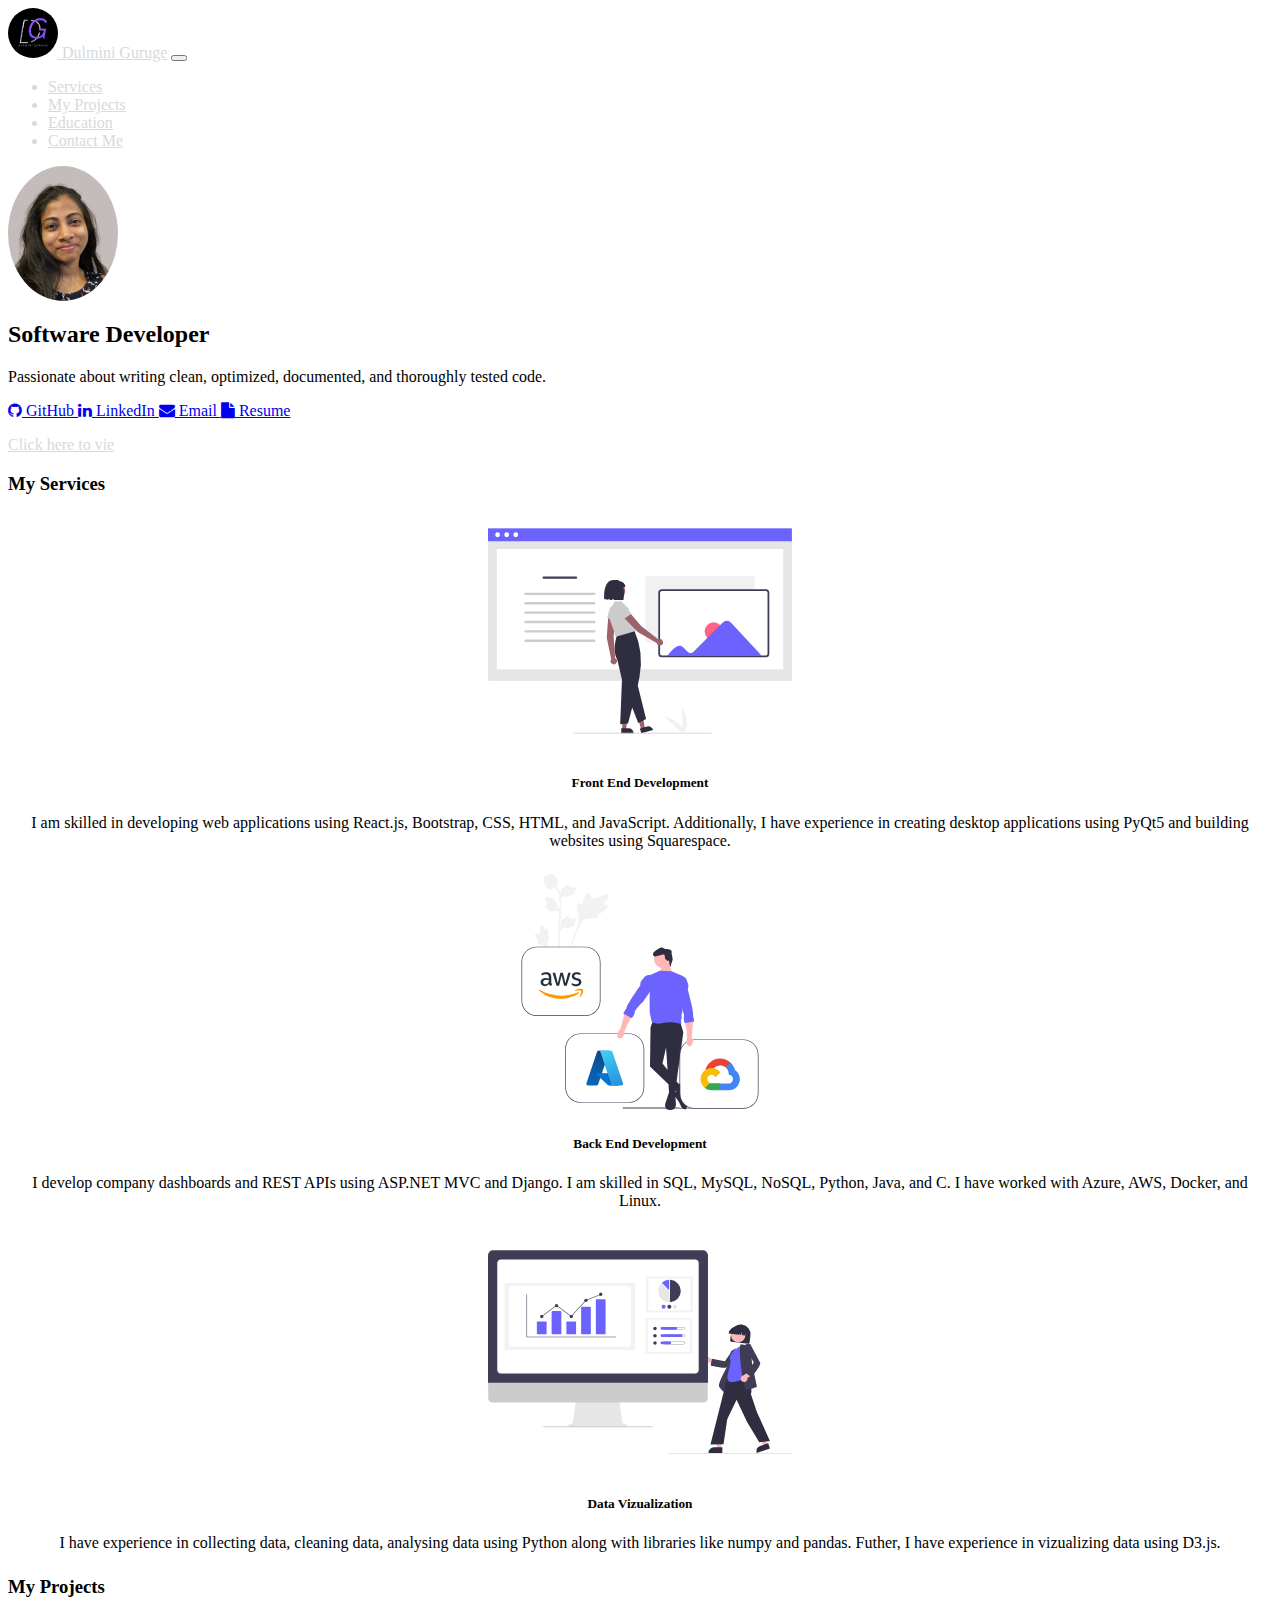
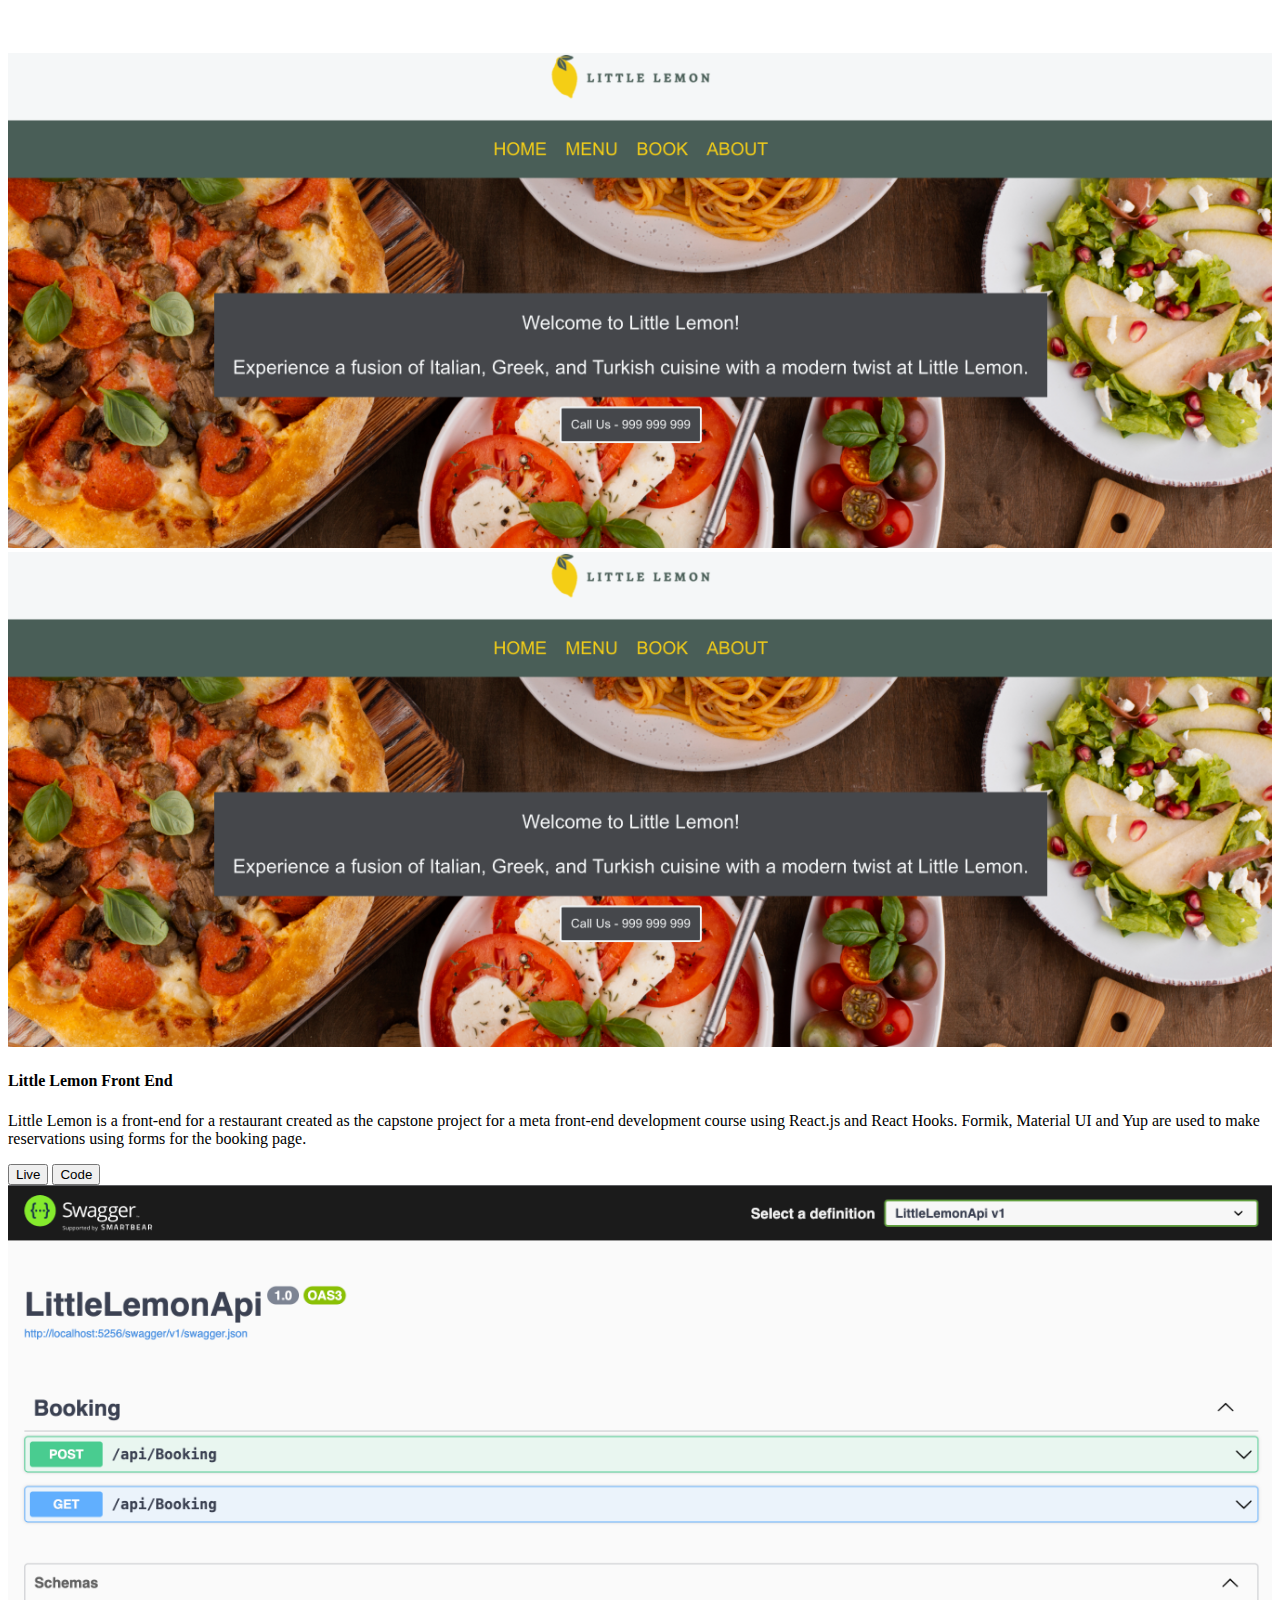
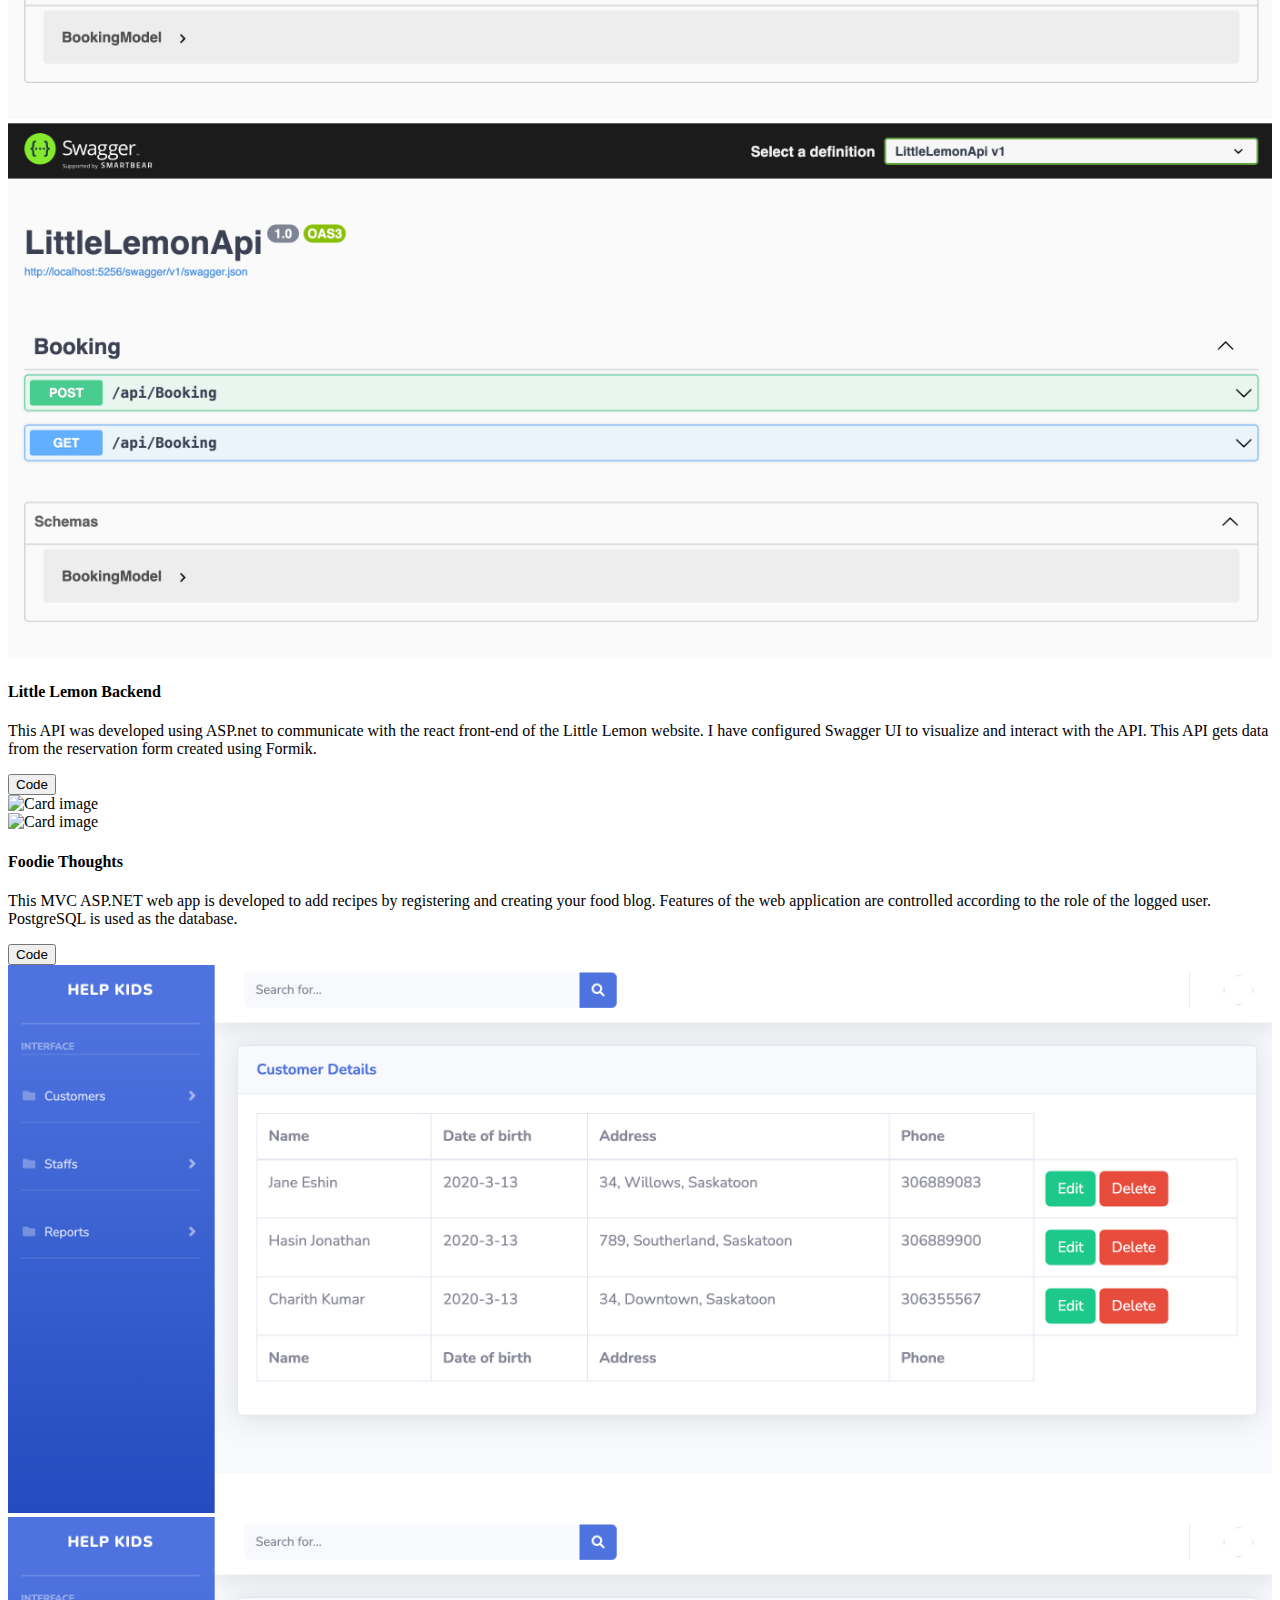
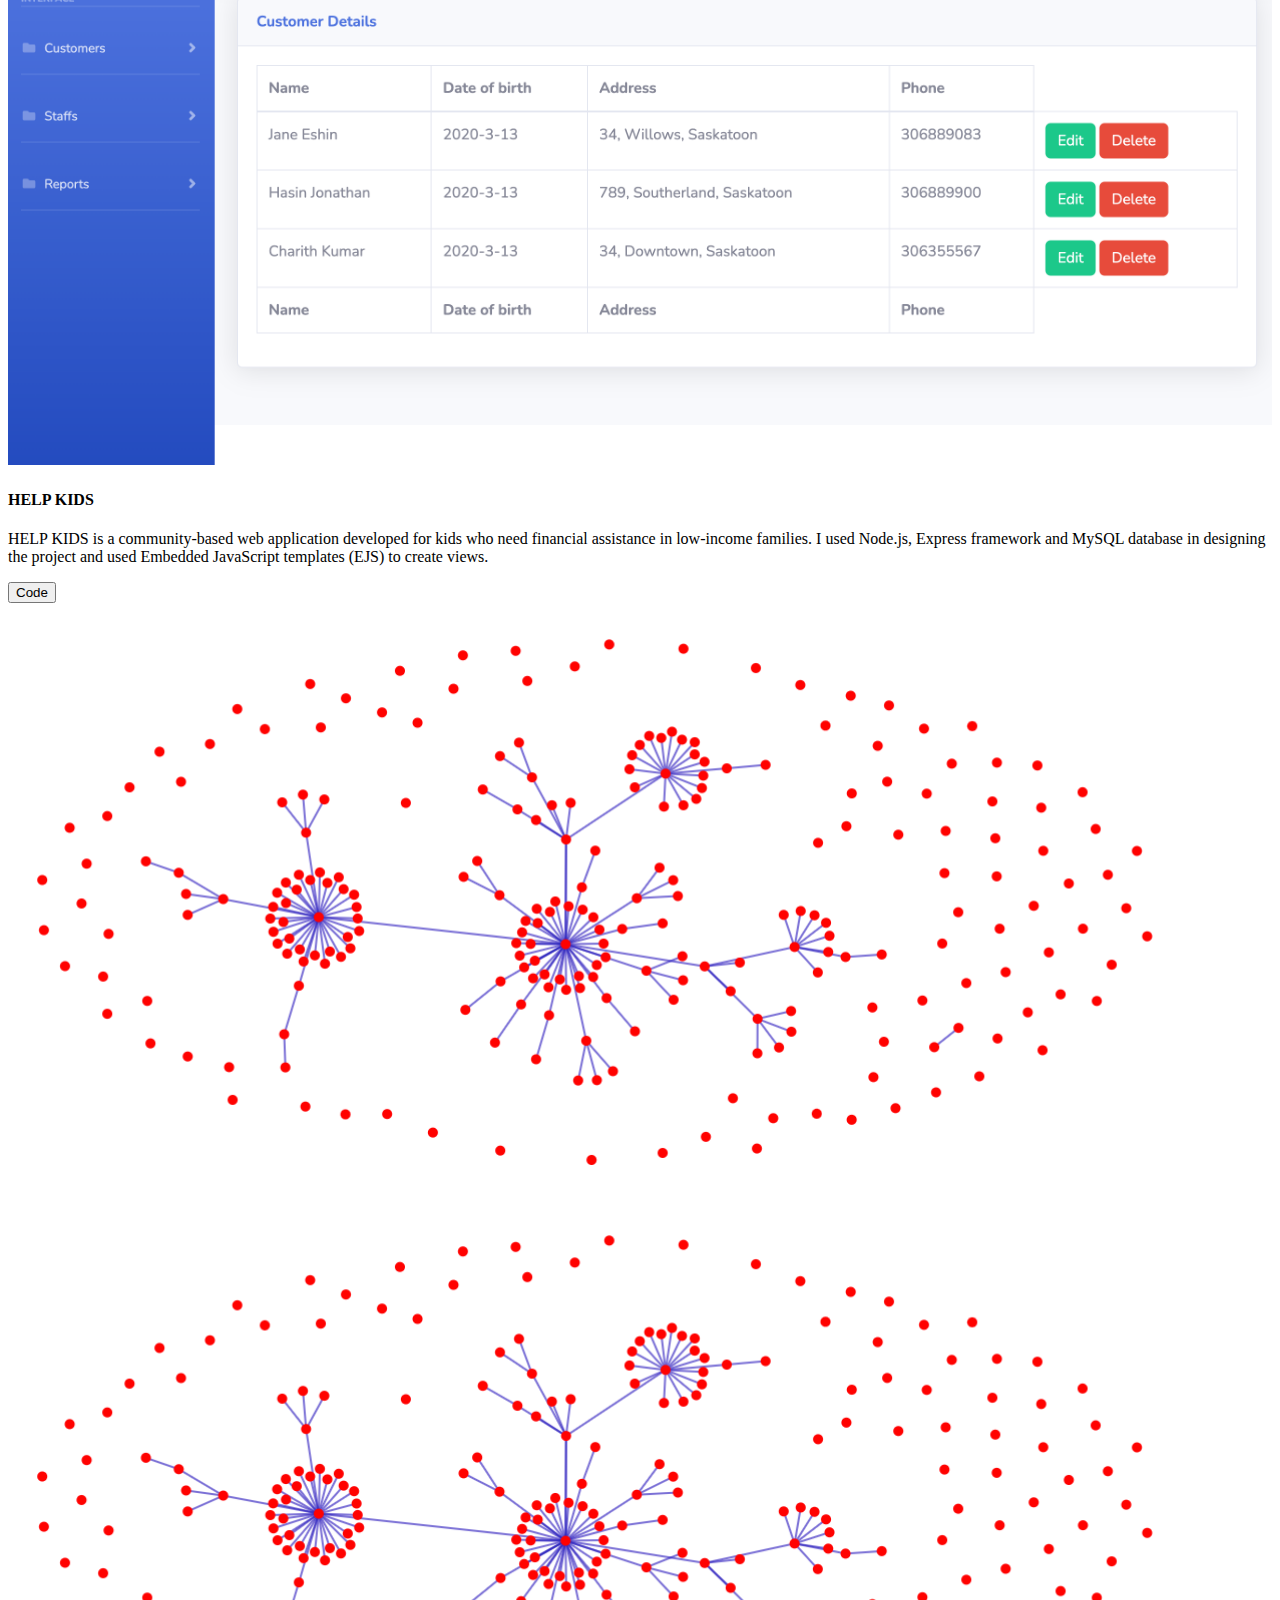
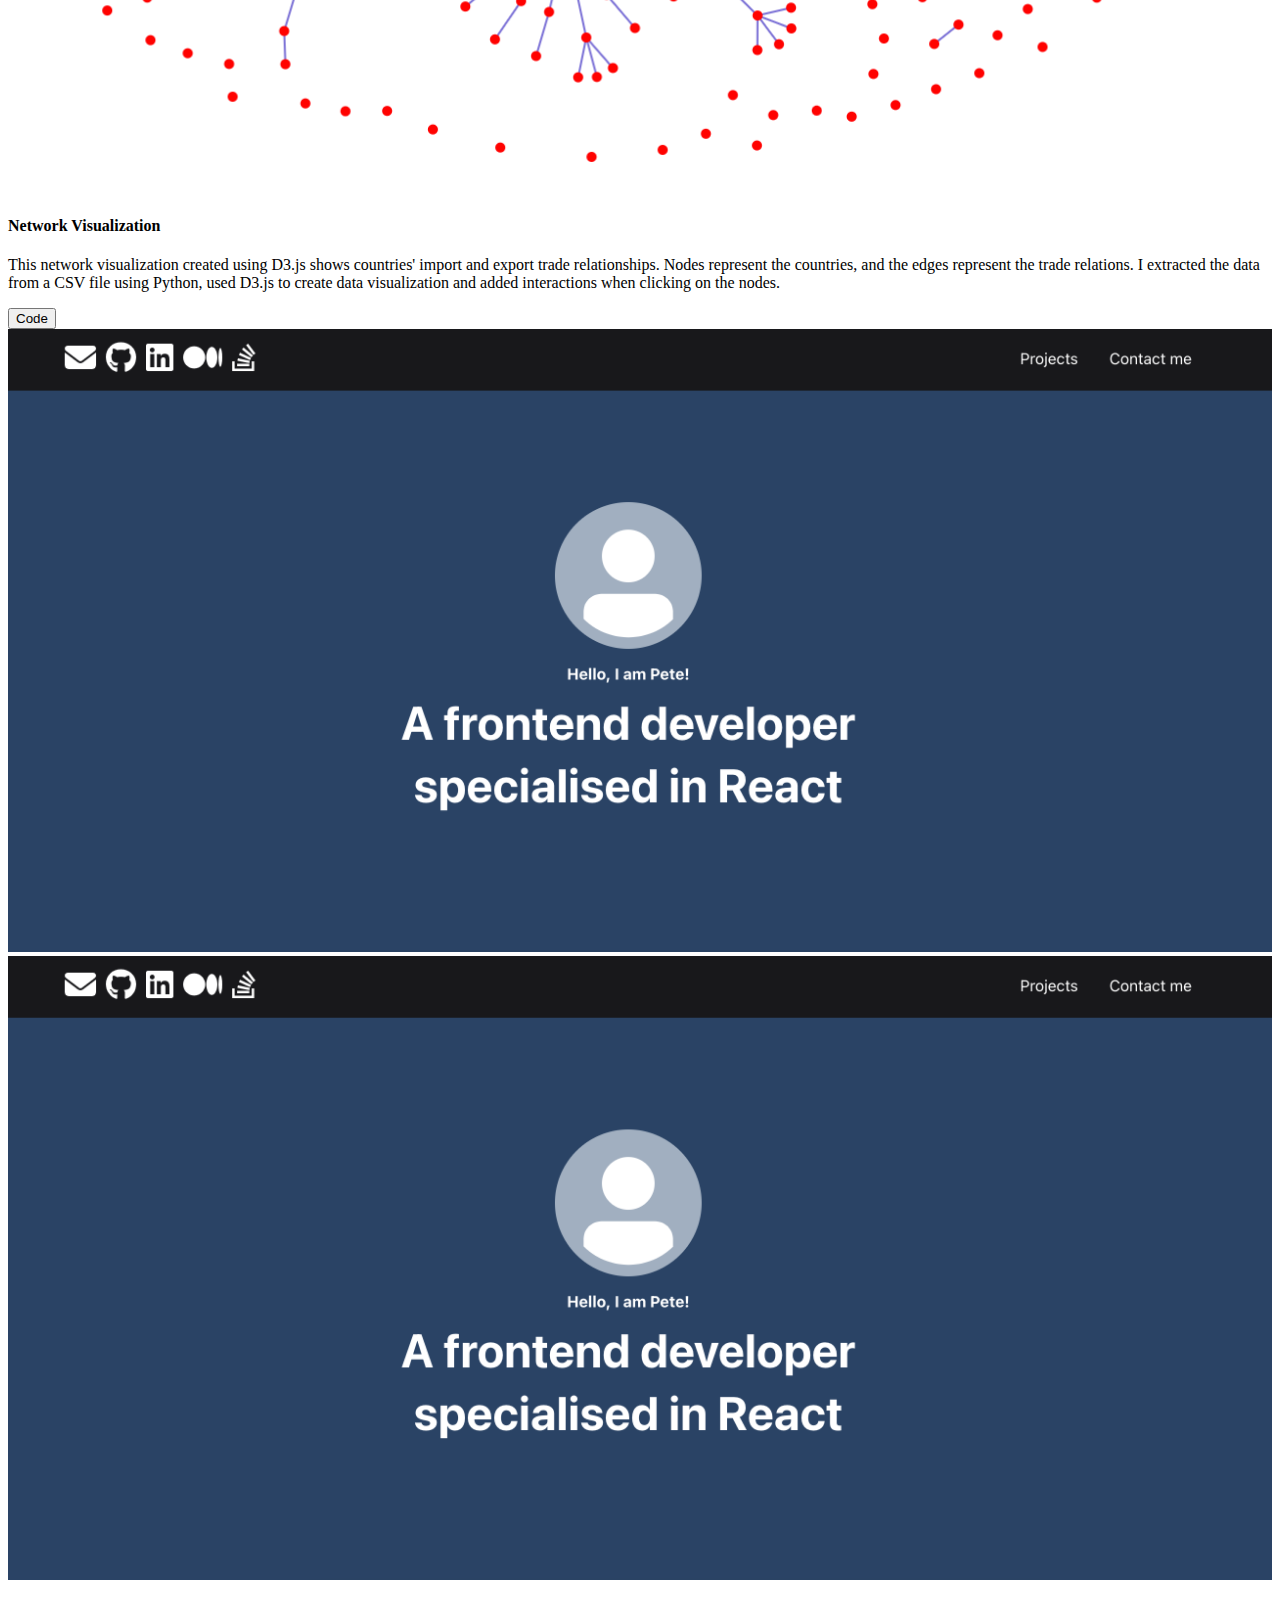
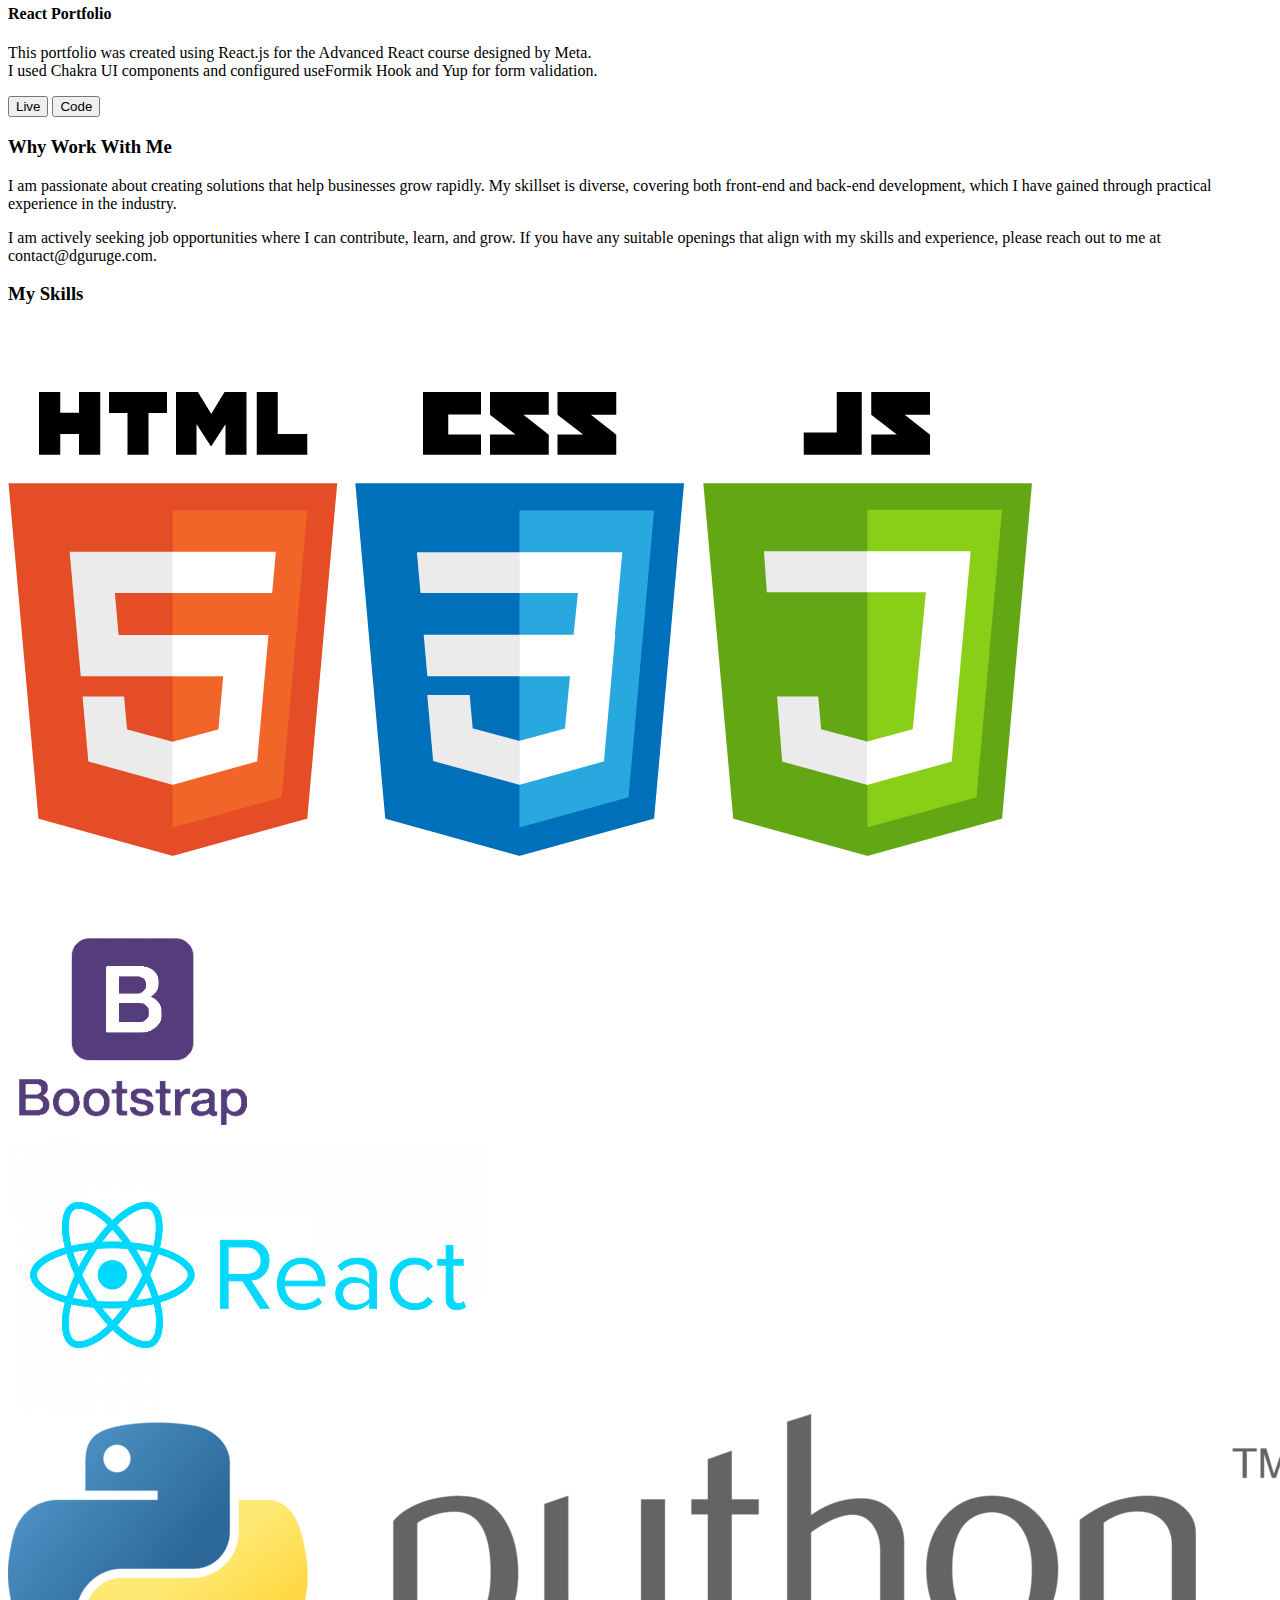
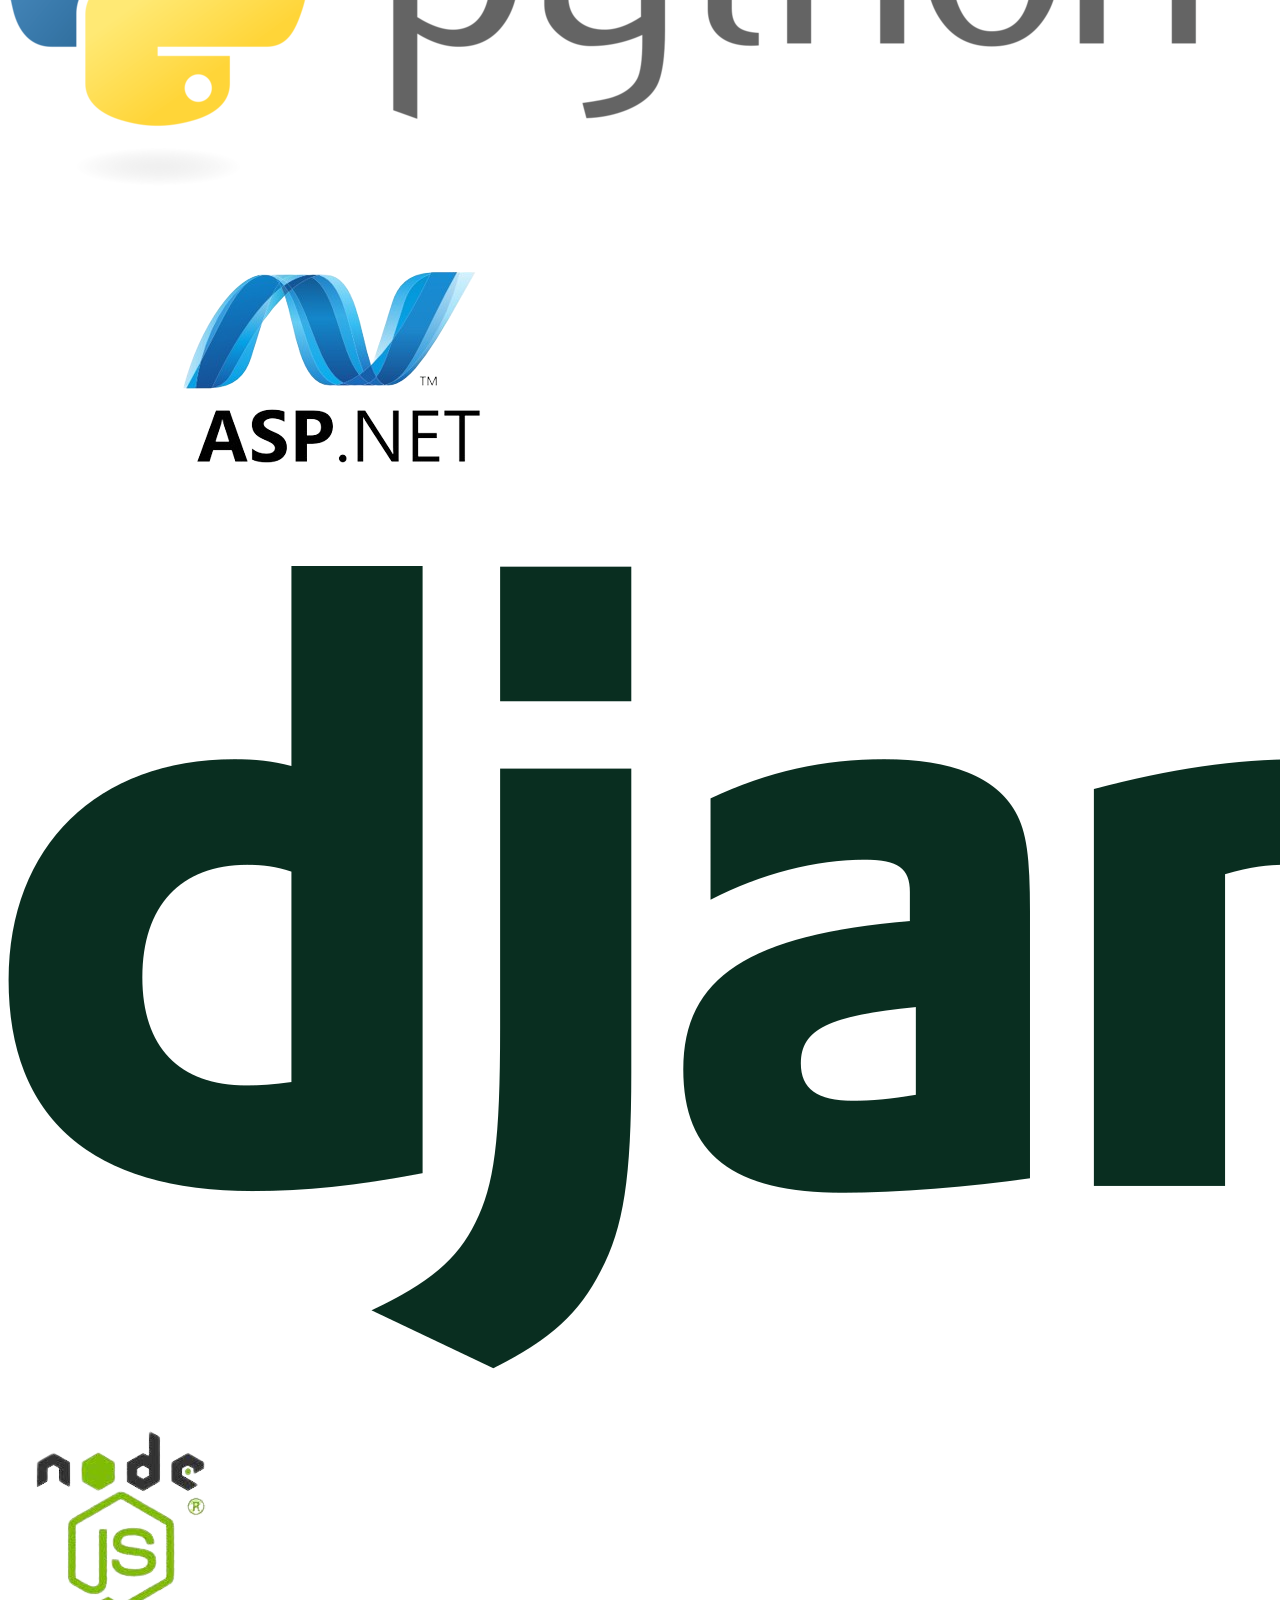
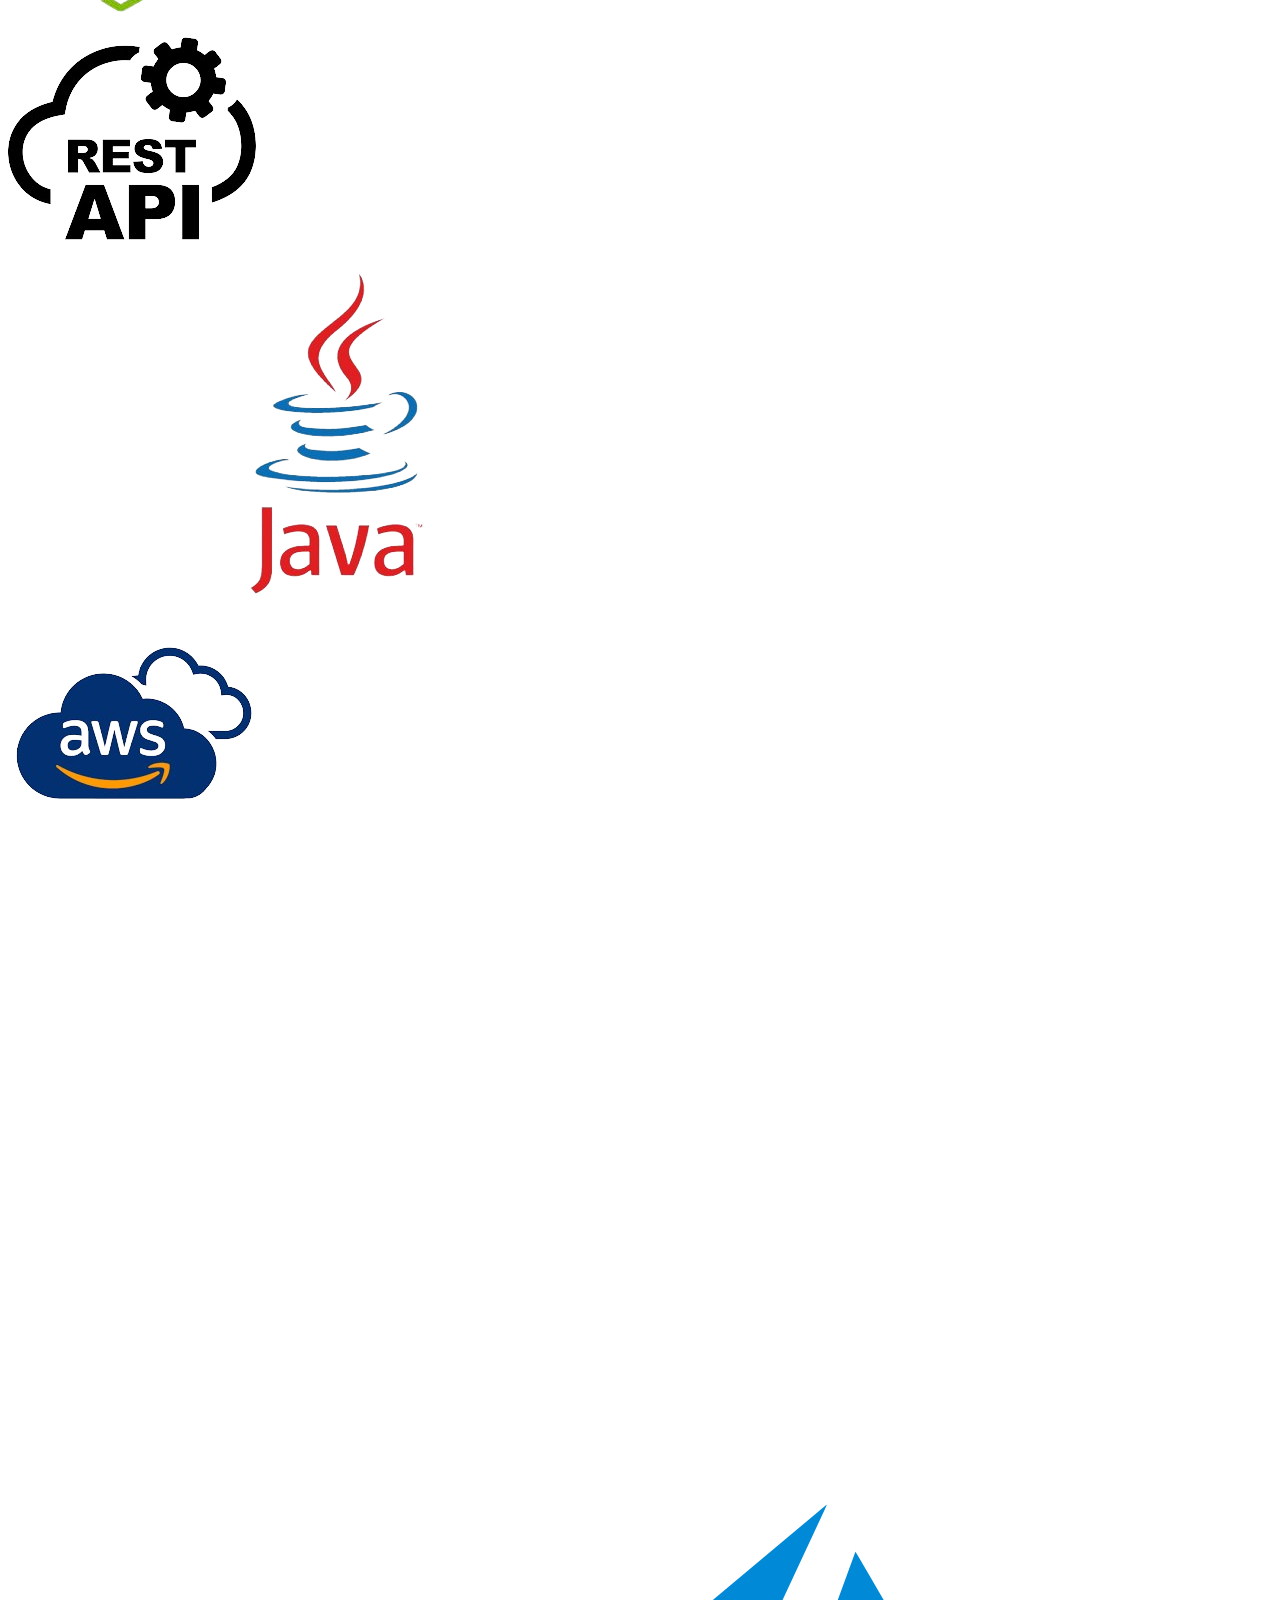
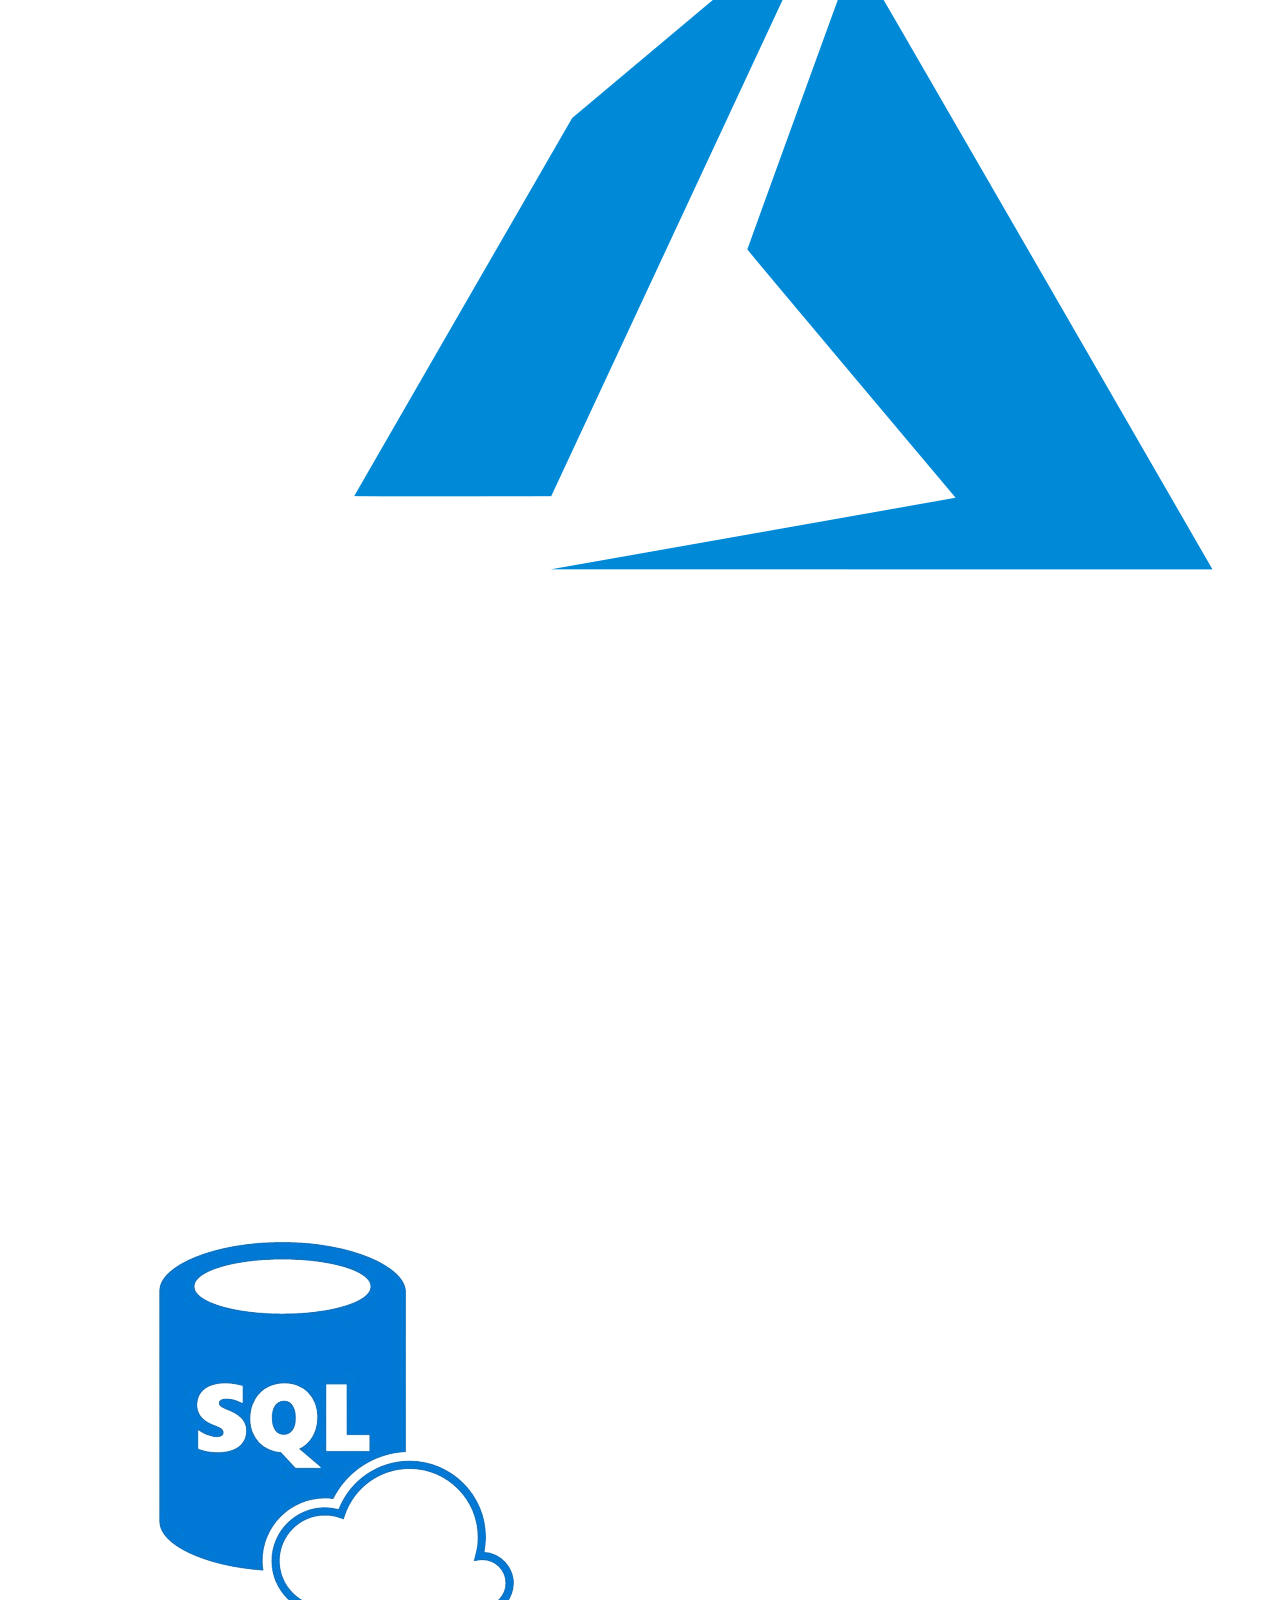
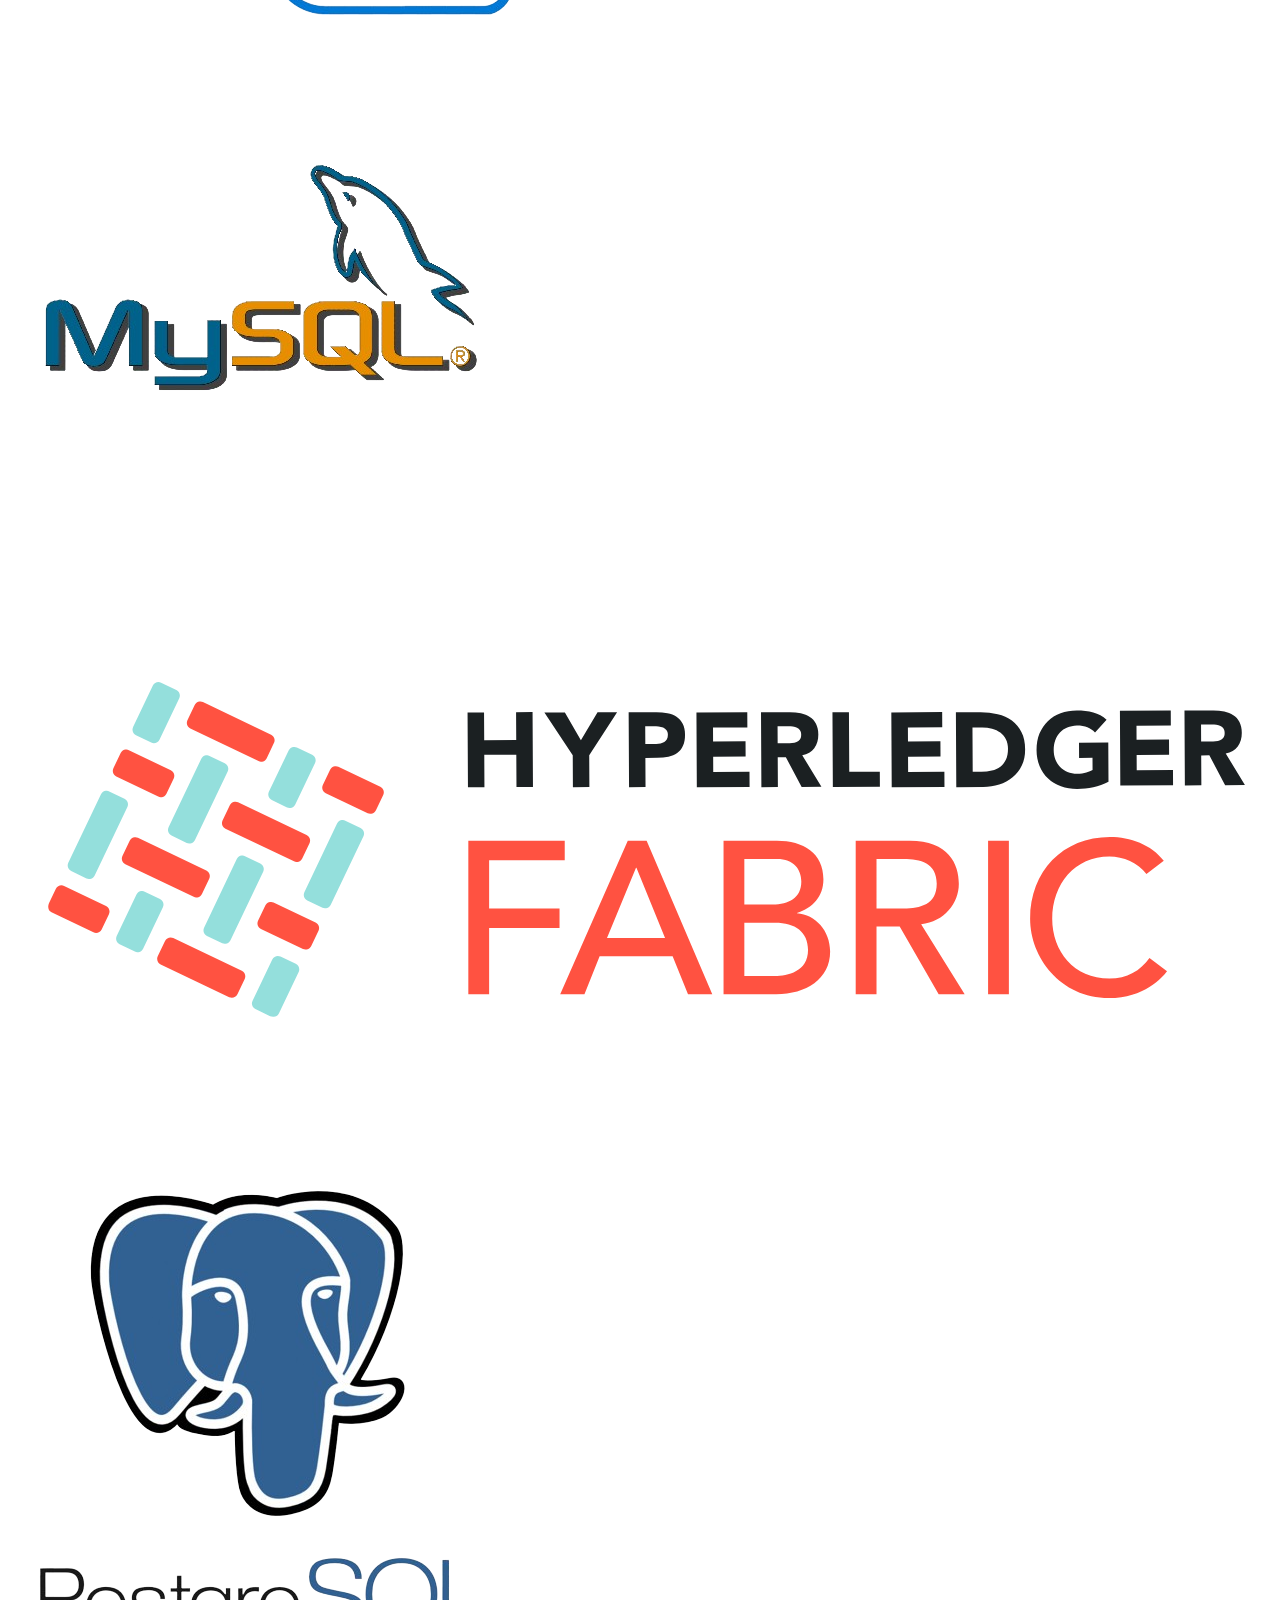
==== commit 109a96c8: "Changed the footer" ====
--- a/Index.html
+++ b/Index.html
@@ -61,7 +61,7 @@
 
             <h2>Software Developer</h2>
             <p>
-              Passionate about writing clear, optimized, documented, and thoroughly tested code. 
+              Passionate about writing clean, optimized, documented, and thoroughly tested code. 
               
               <!-- Experienced in React, Django and ASP.net web development -->
             </p>
@@ -134,16 +134,7 @@
             <p>I am skilled in developing web applications using React.js, Bootstrap, CSS, HTML, and JavaScript. Additionally, I have experience in creating desktop applications using PyQt5 and building websites using Squarespace.</p>
           </div>
         
-          
-          <!-- <p><a class="btn btn-secondary" href="#">View details &raquo;</a></p> -->
-         <!--  <div class="icons-container">
-            <img src="images/details-icon-photoshop.png" alt="alternative">
-            <img src="images/details-icon-illustrator.png" alt="alternative">
-            <img src="images/details-icon-html.png" alt="alternative">
-            <img src="images/details-icon-css.png" alt="alternative">
-            <img src="images/details-icon-bootstrap.png" alt="alternative">
-            <img src="images/details-icon-javascript.png" alt="alternative">
-        </div> --> <!-- end of icons-container -->
+        
 
         </div><!-- /.col-lg-4 -->
         <div class="col-lg-4">
@@ -574,7 +565,7 @@
 
    
   <footer class="bg-dark text-light  d-flex flex-wrap justify-content-between align-items-center py-3  border-top">
-          <p class="col-12 col-lg-4 mb-0 text-center justify-lg-content-start text-light px-5">Copyright &copy; 2023 Dulmini Guruge</p>
+          <p class="col-12 col-lg-4 mb-0 text-center justify-lg-content-start text-light px-5">Copyright &copy; 2024 Dulmini Guruge</p>
 
       
           <!-- <a href="/" class="col-md-12 col-sm-12 d-flex align-items-center justify-content-center mb-3 mb-md-0 me-md-auto link-body-emphasis text-decoration-none">
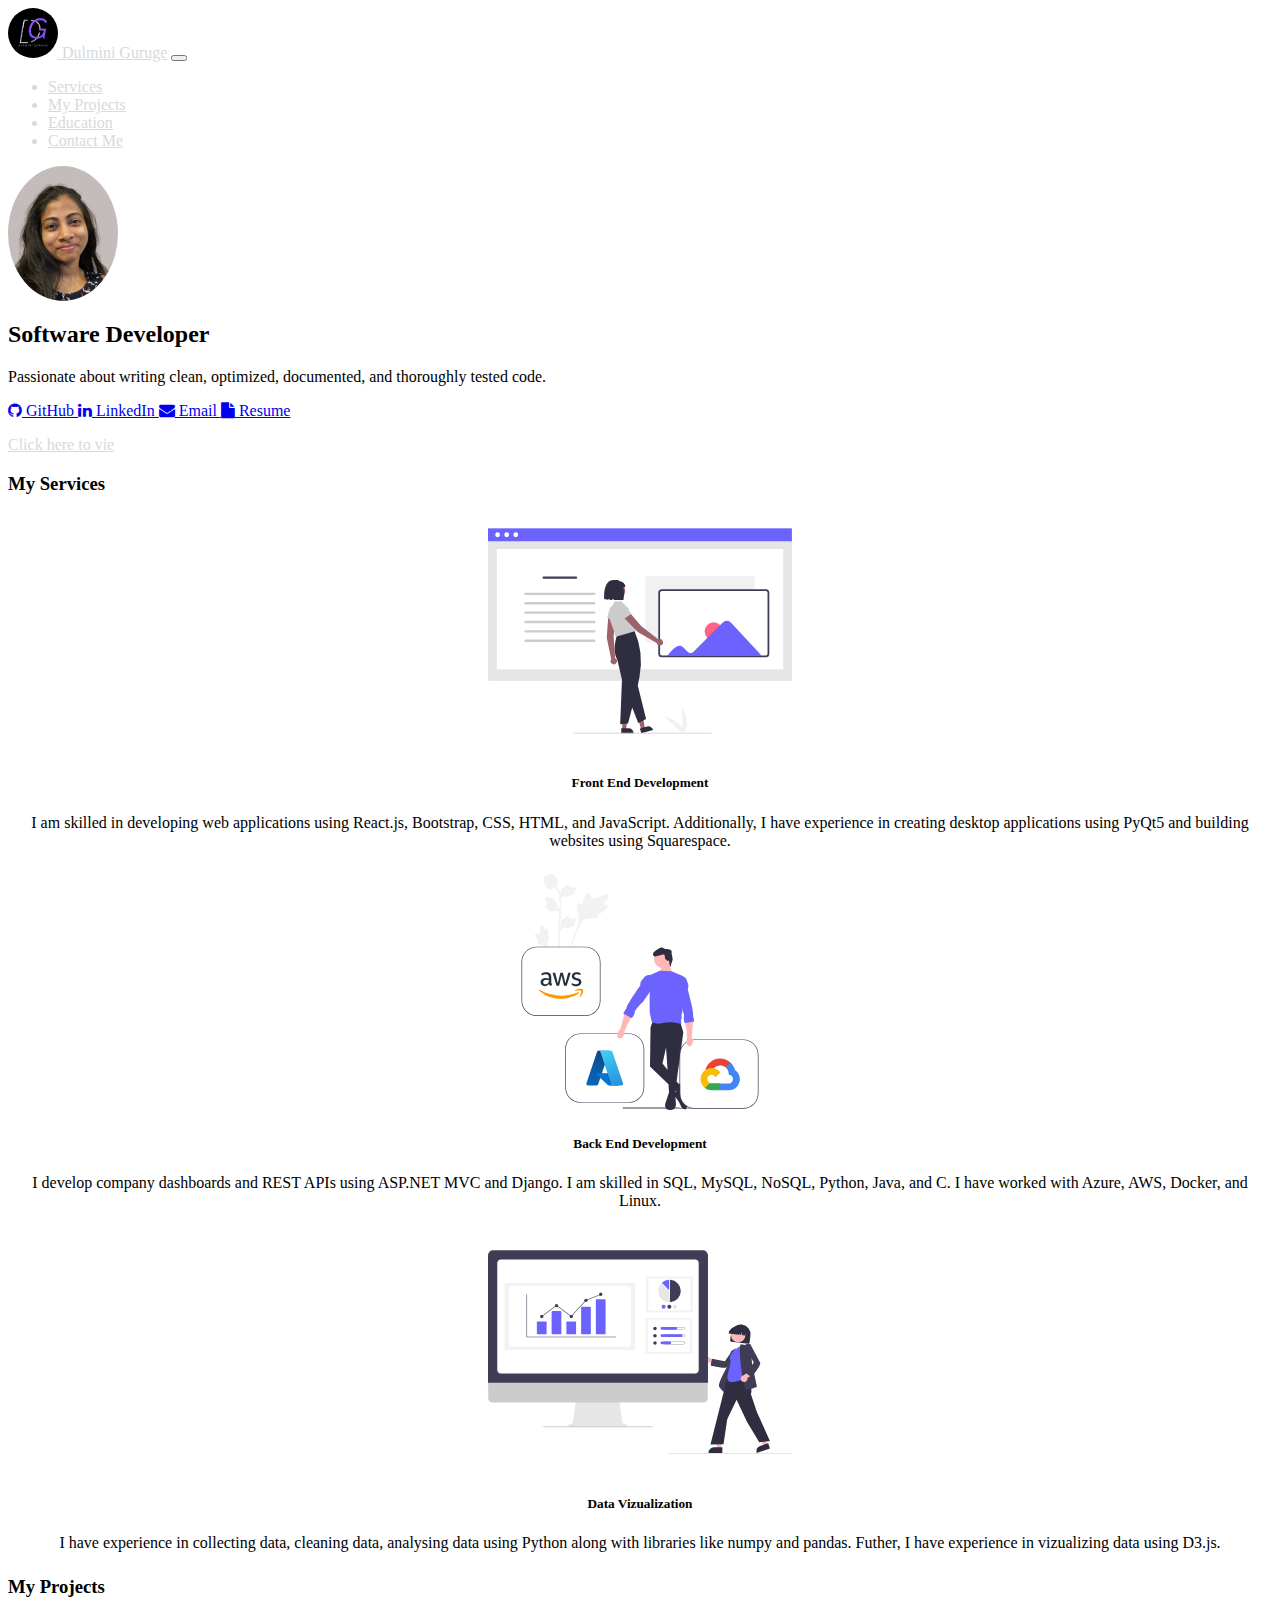
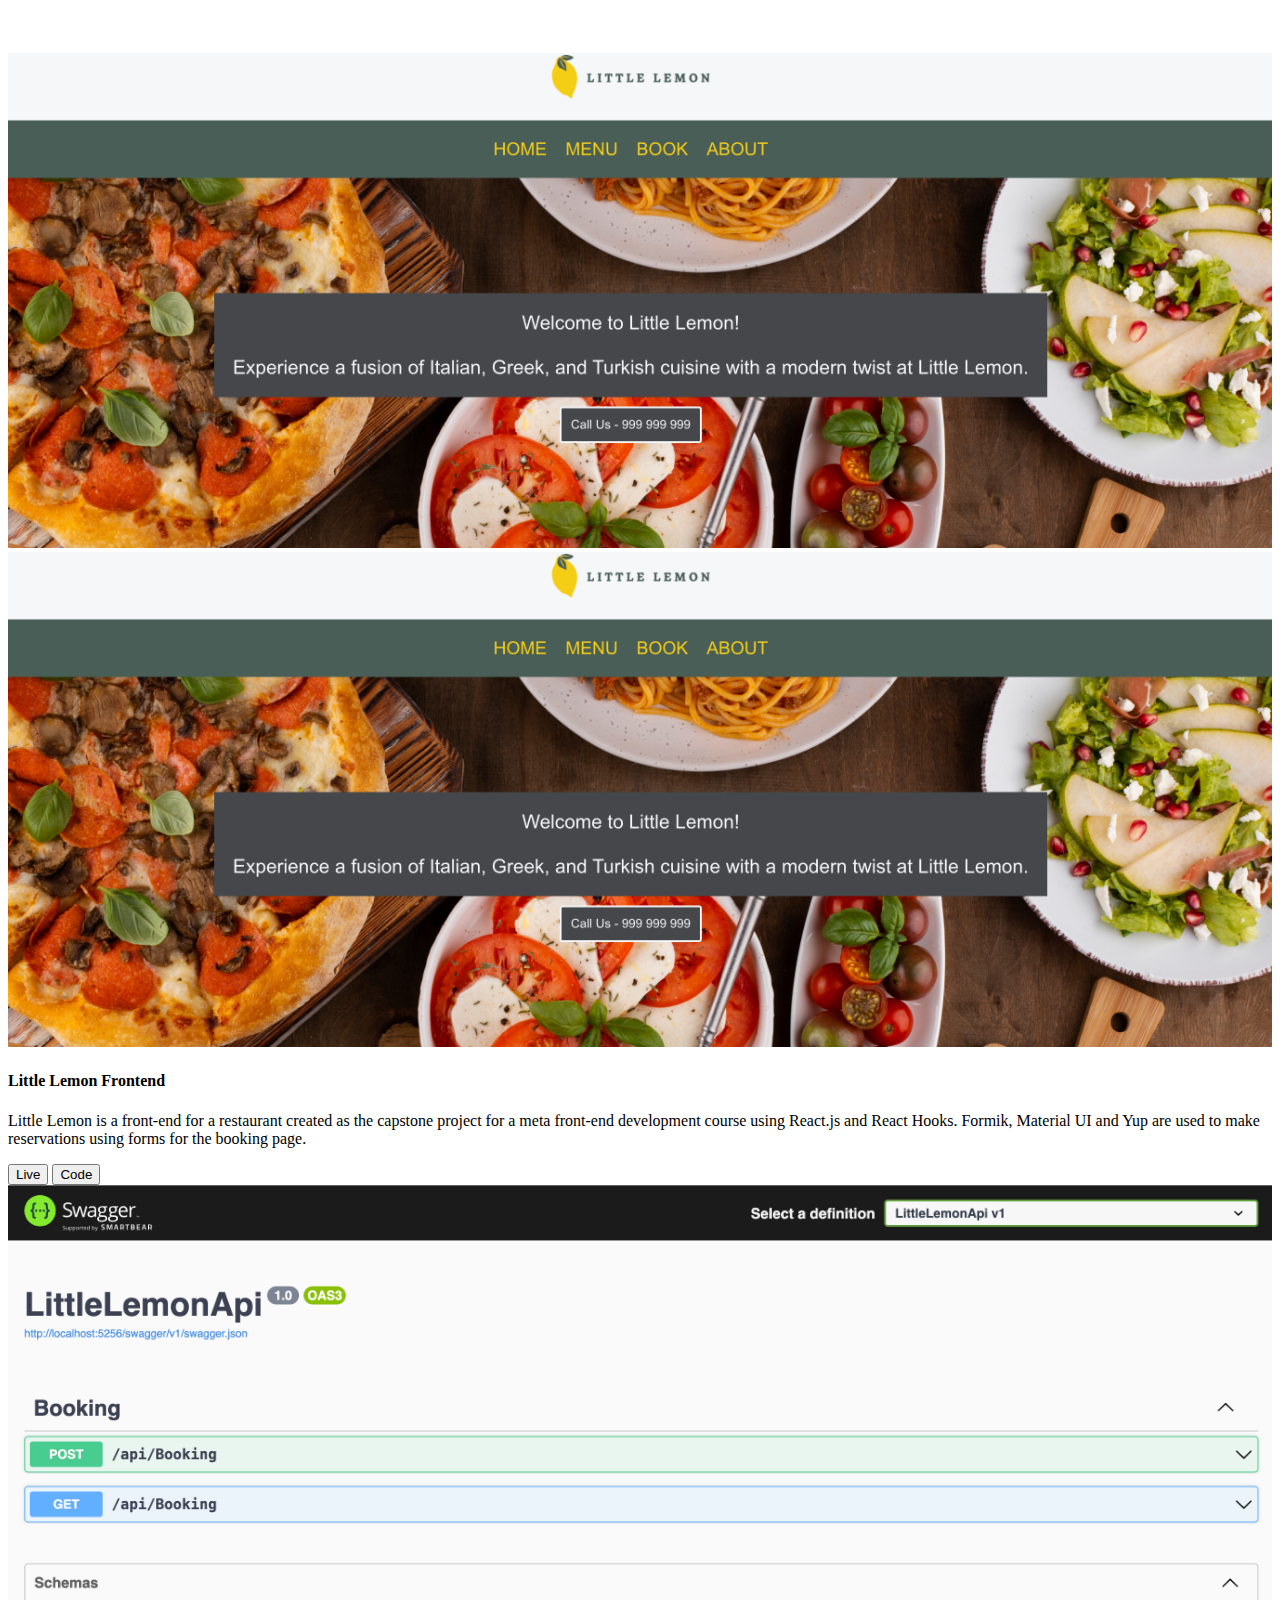
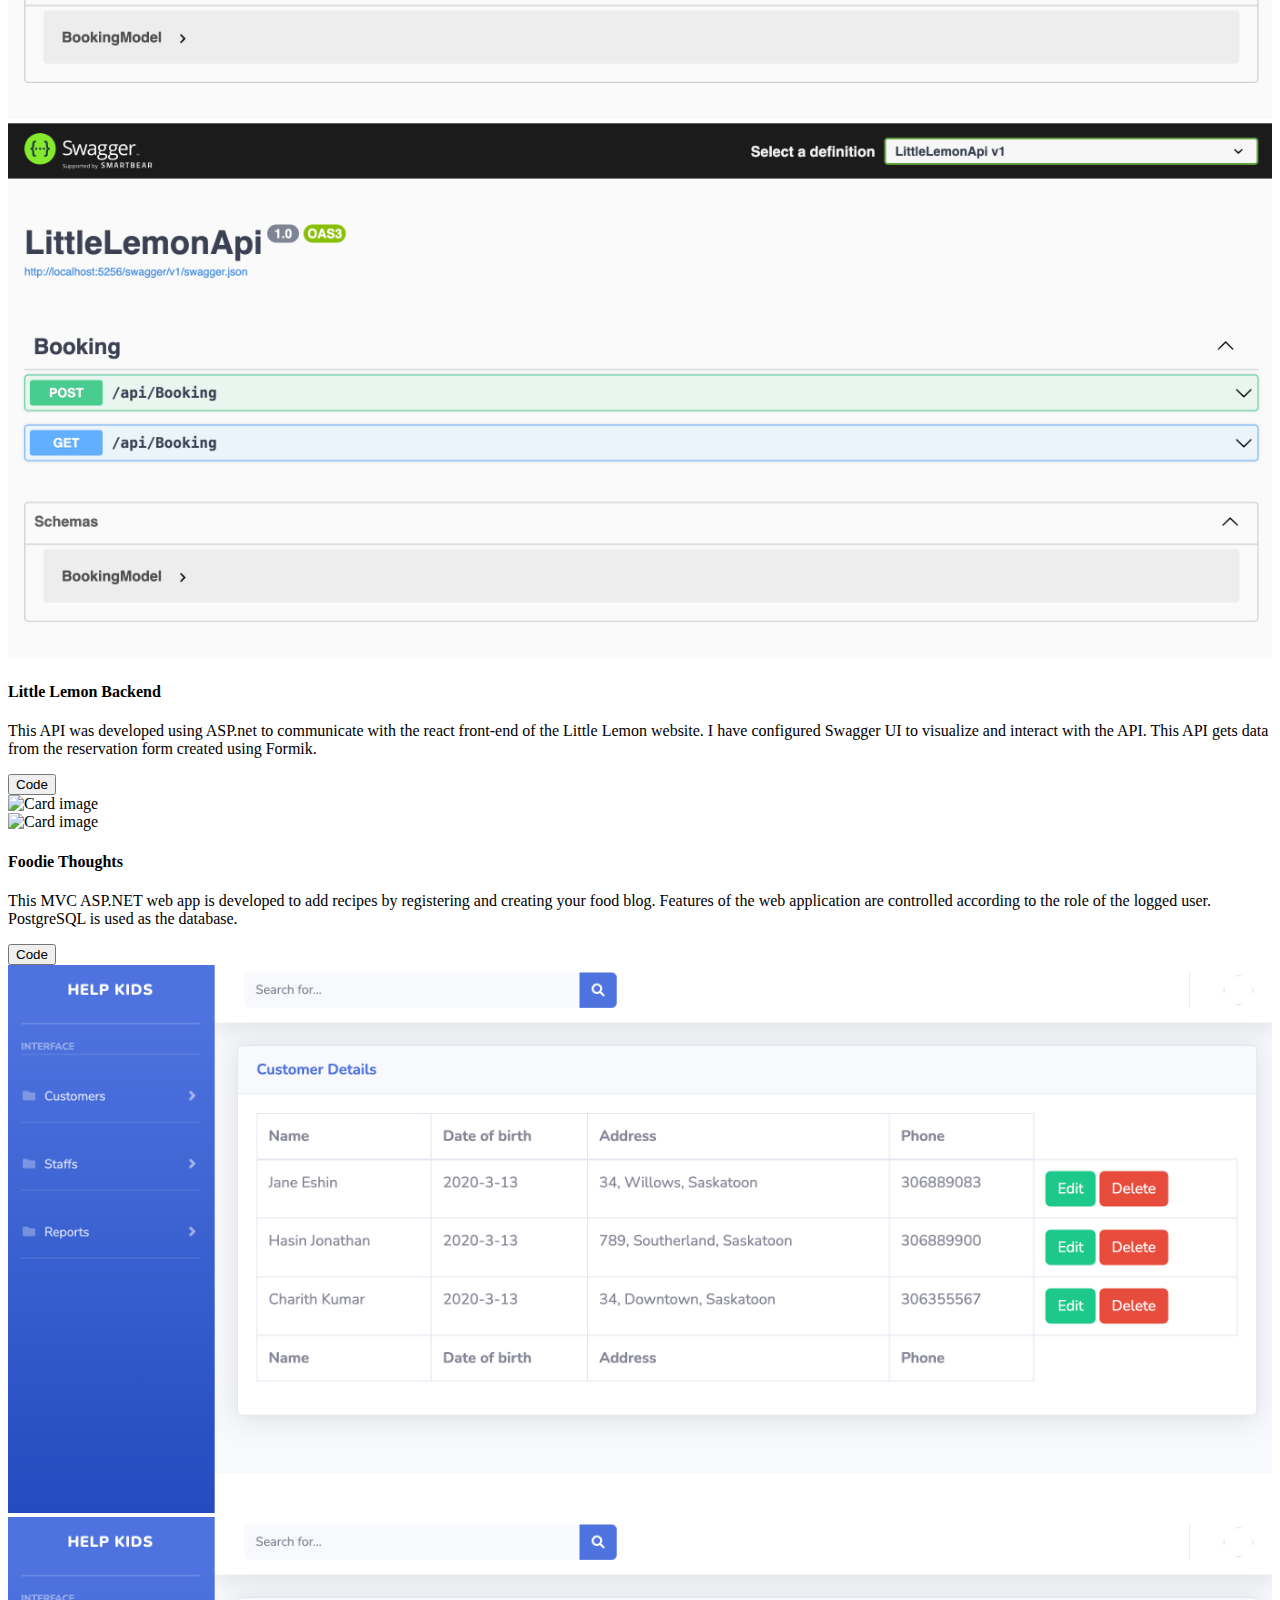
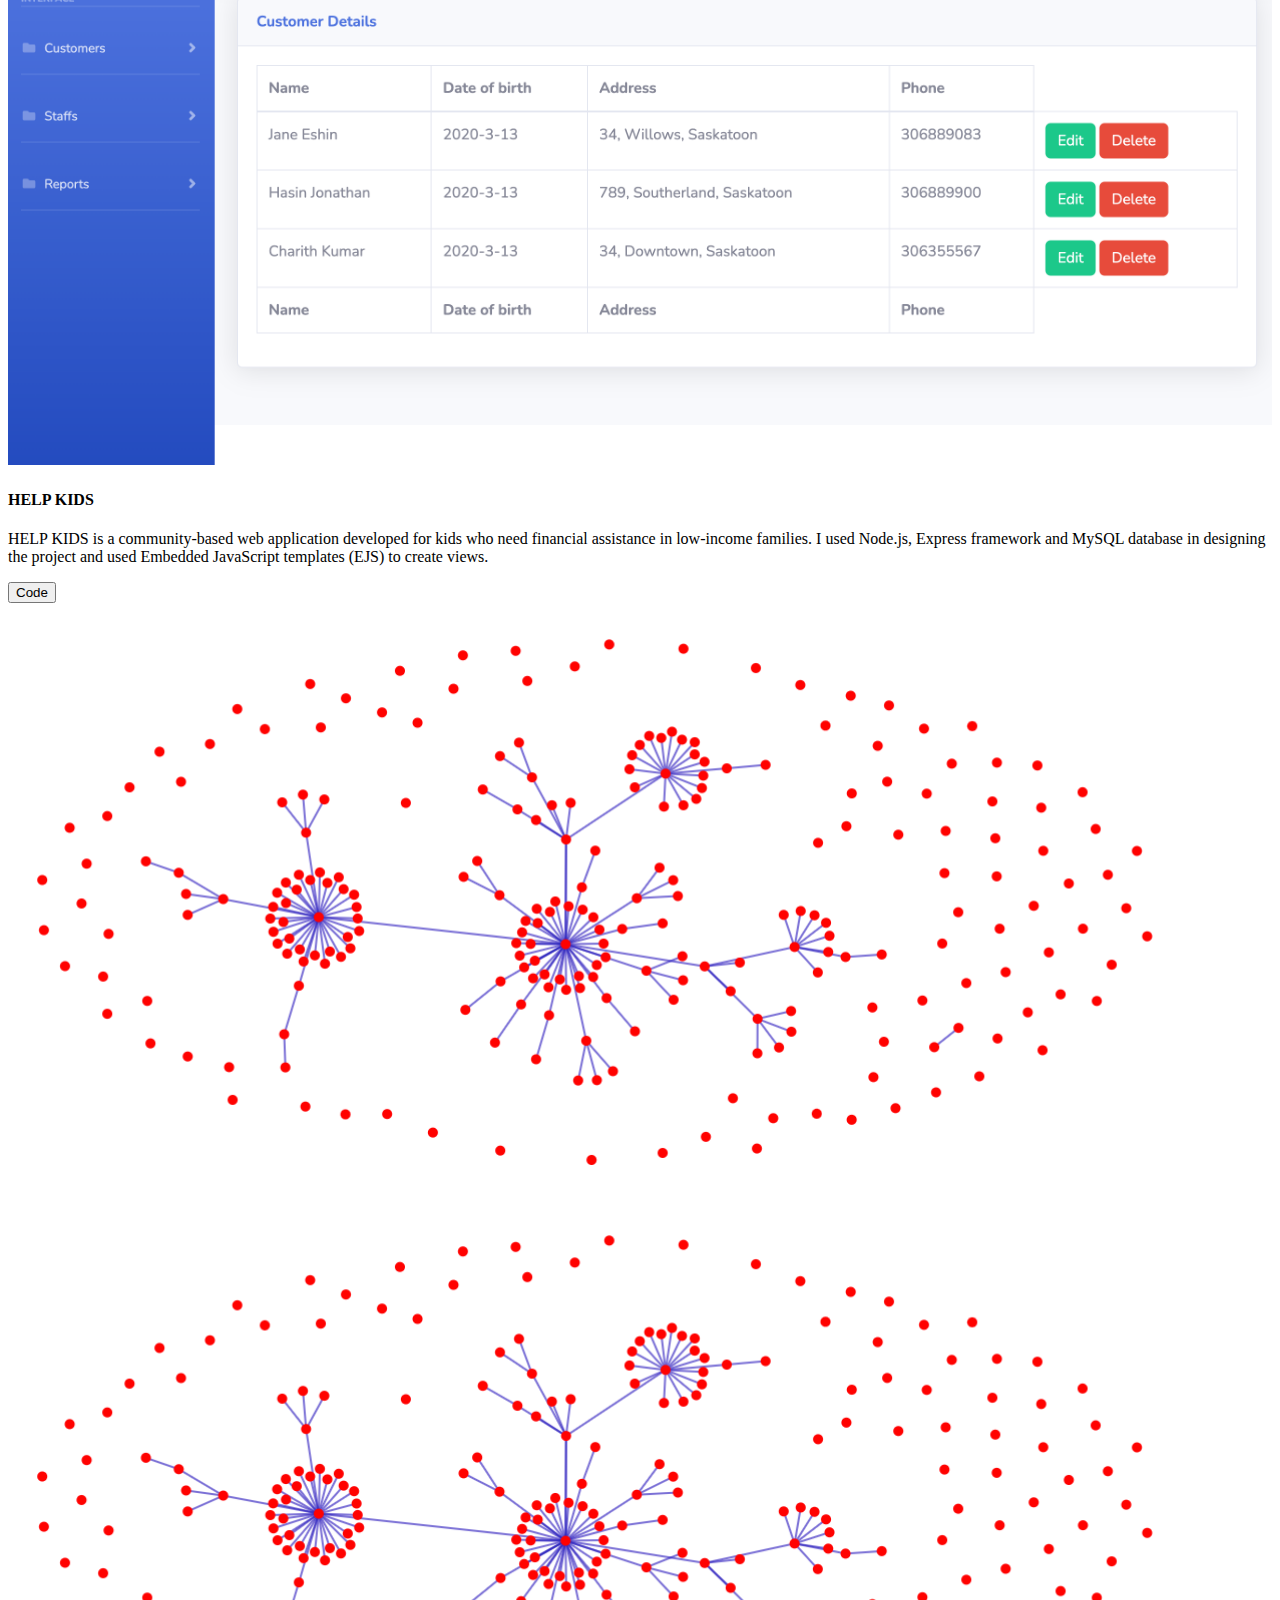
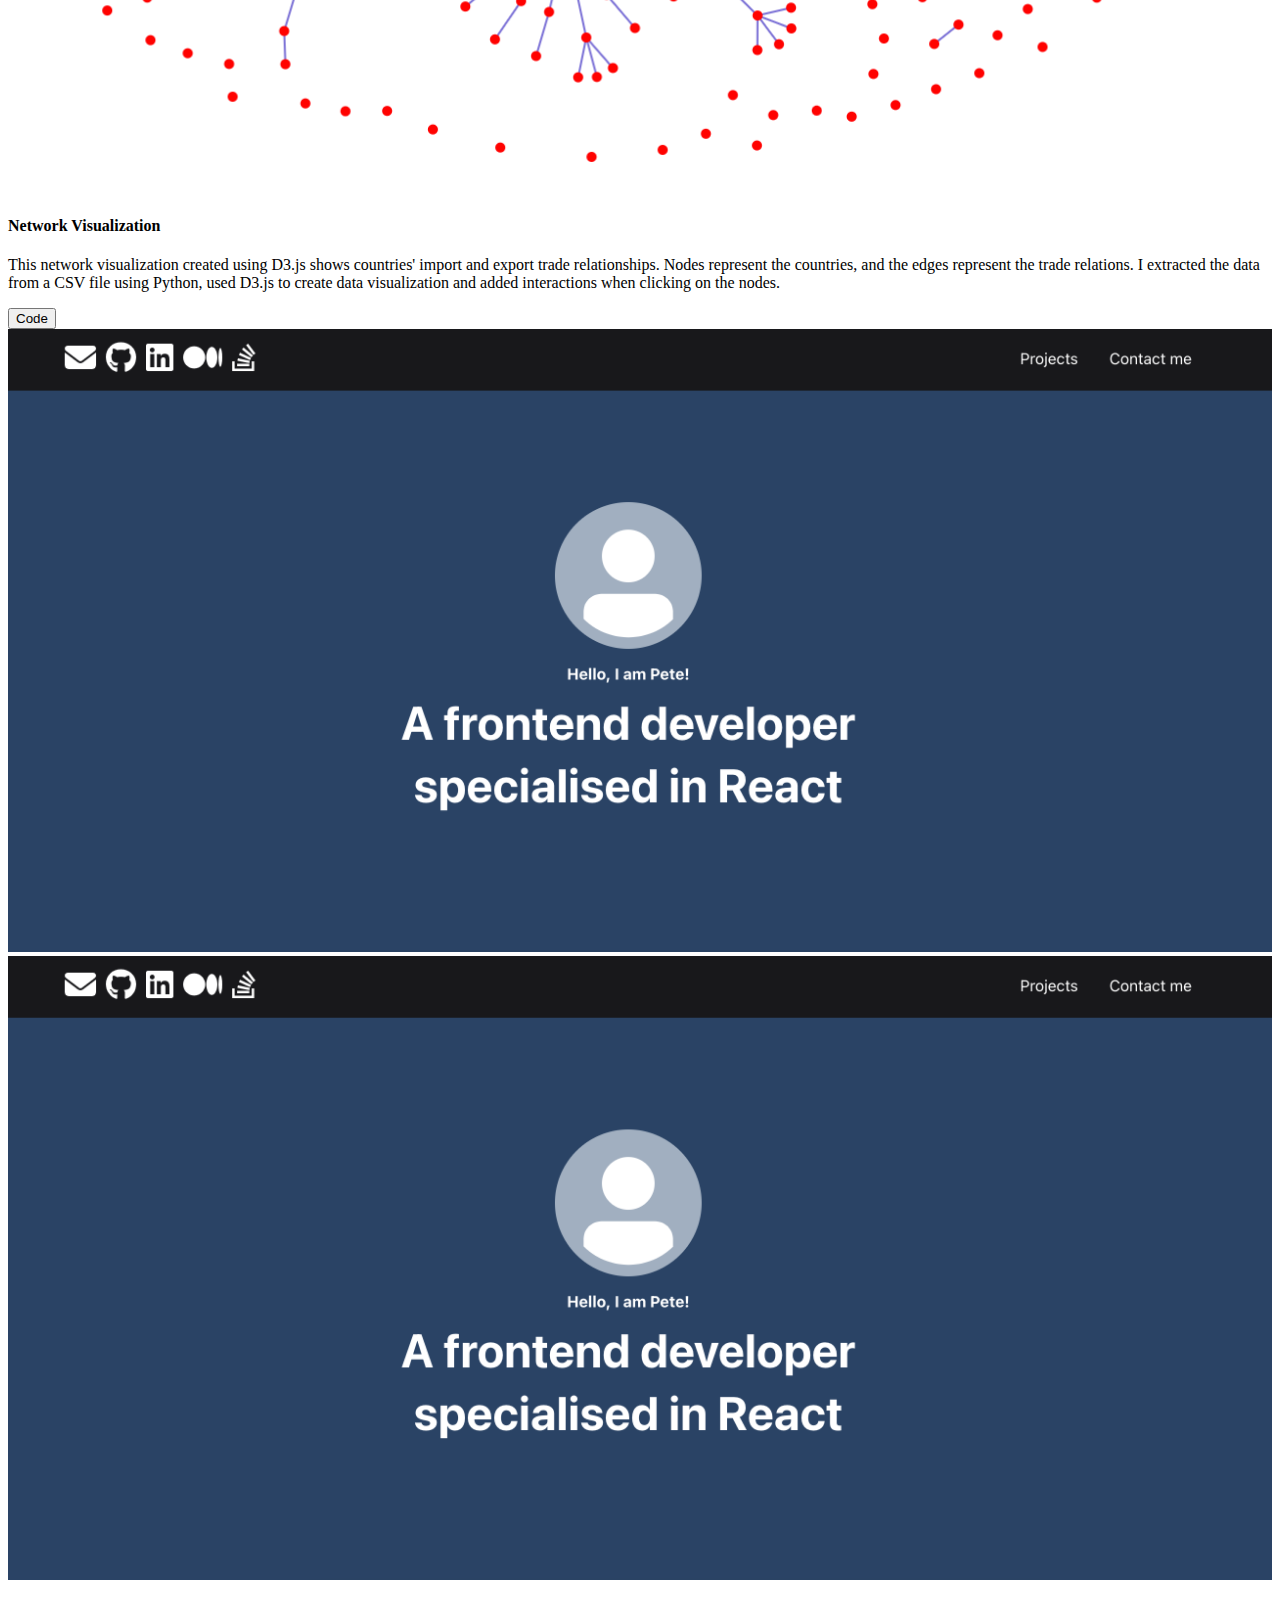
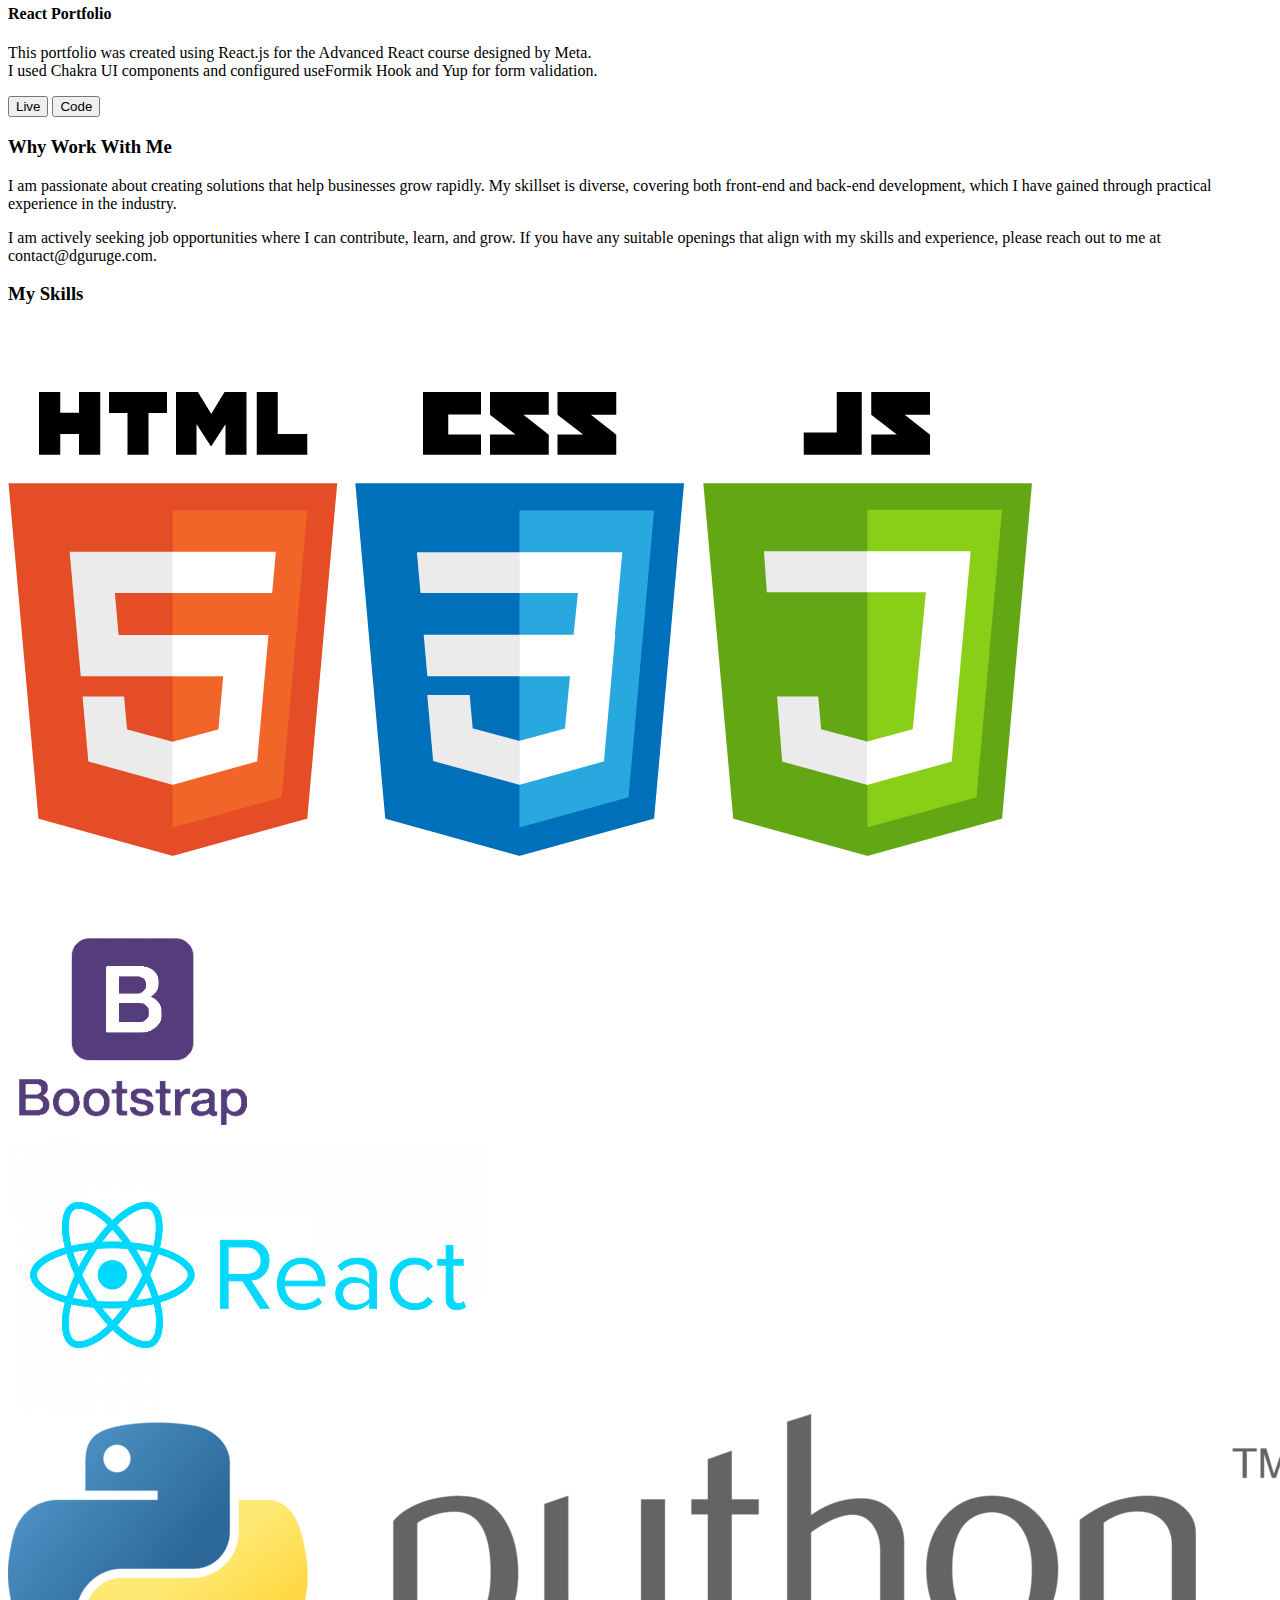
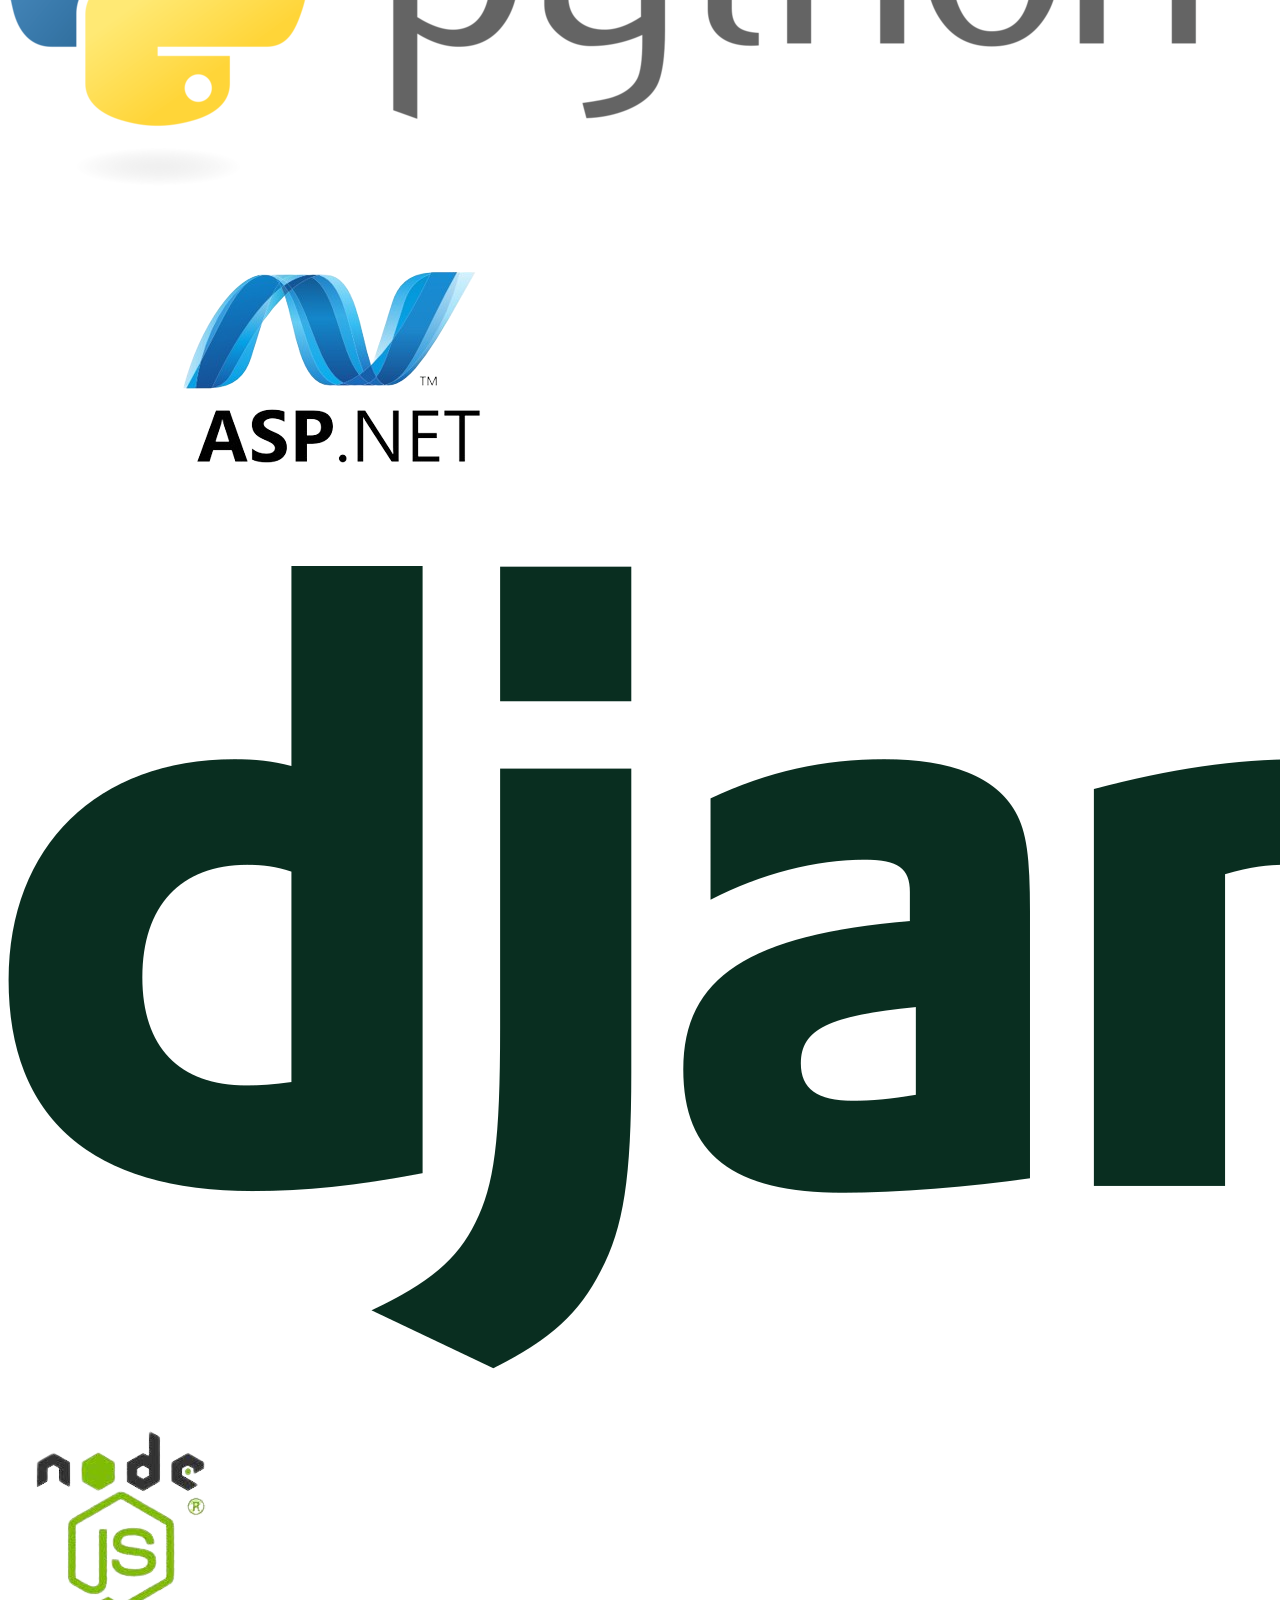
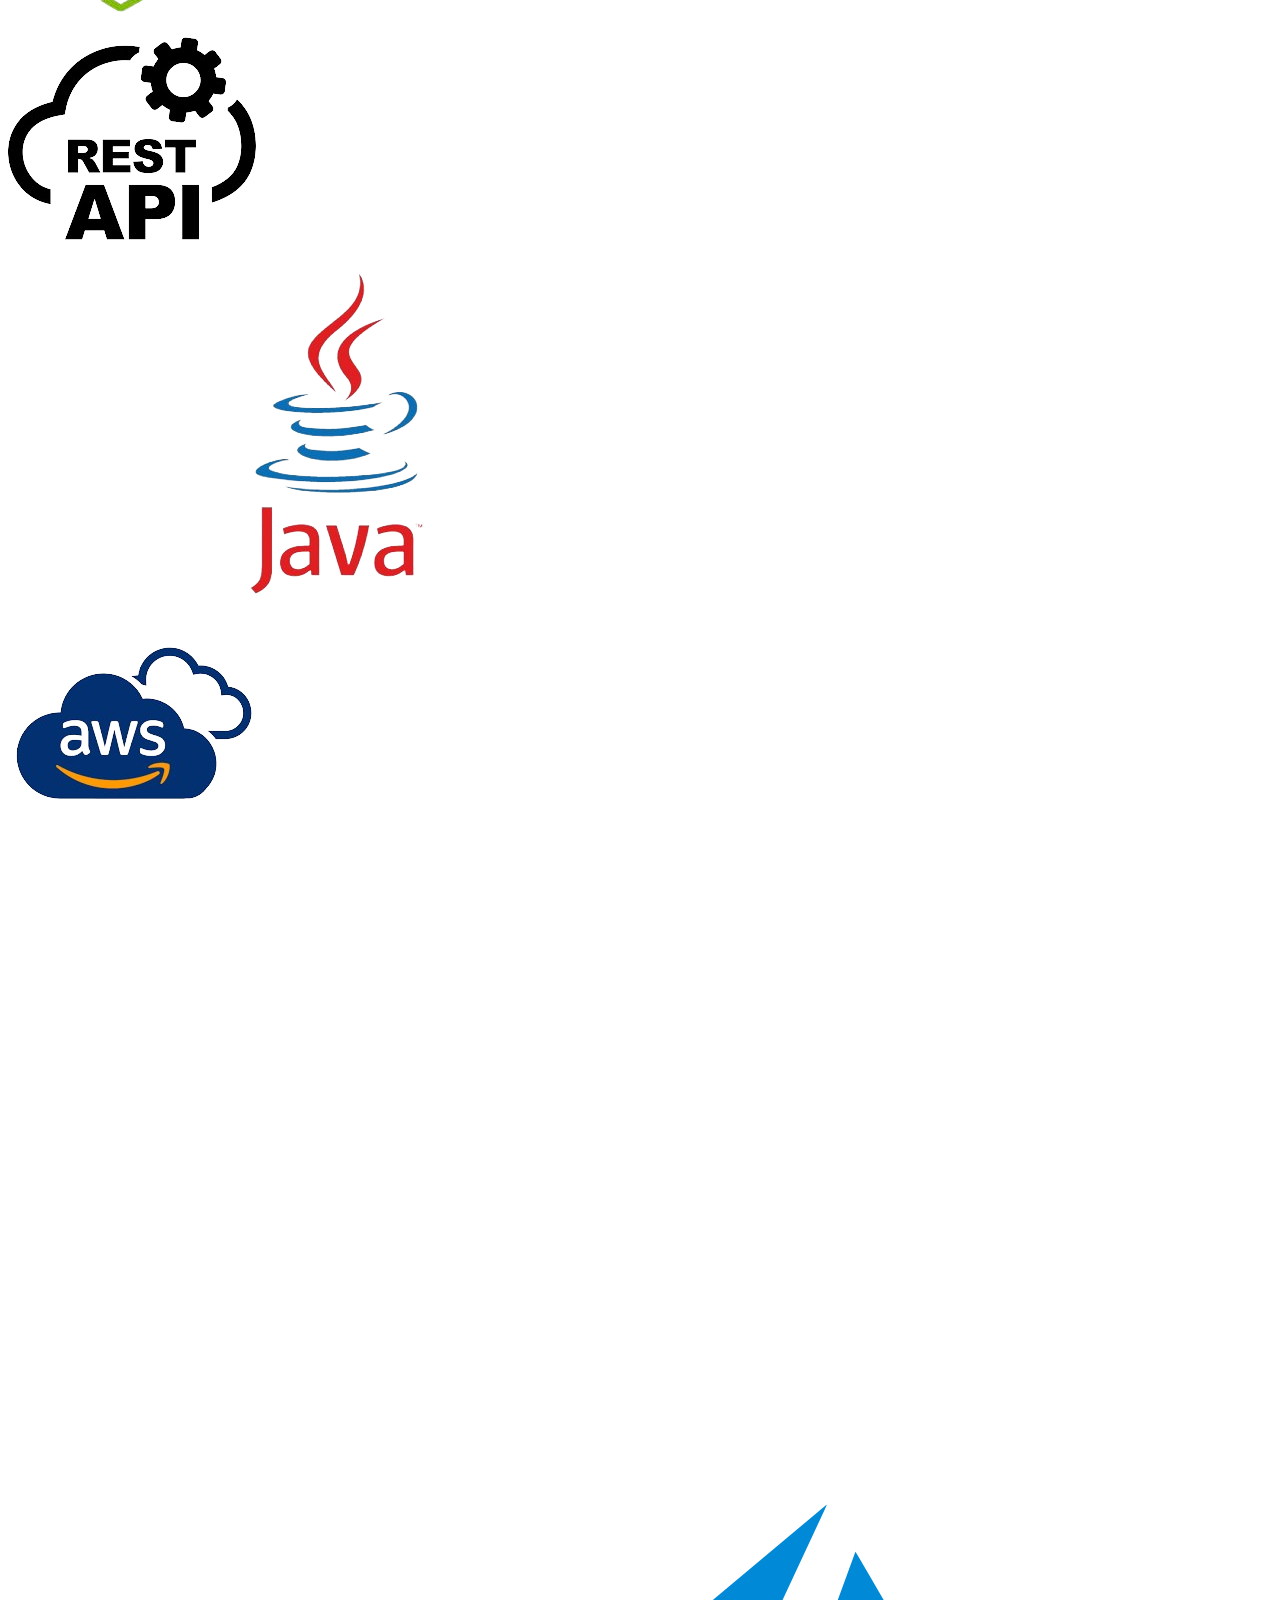
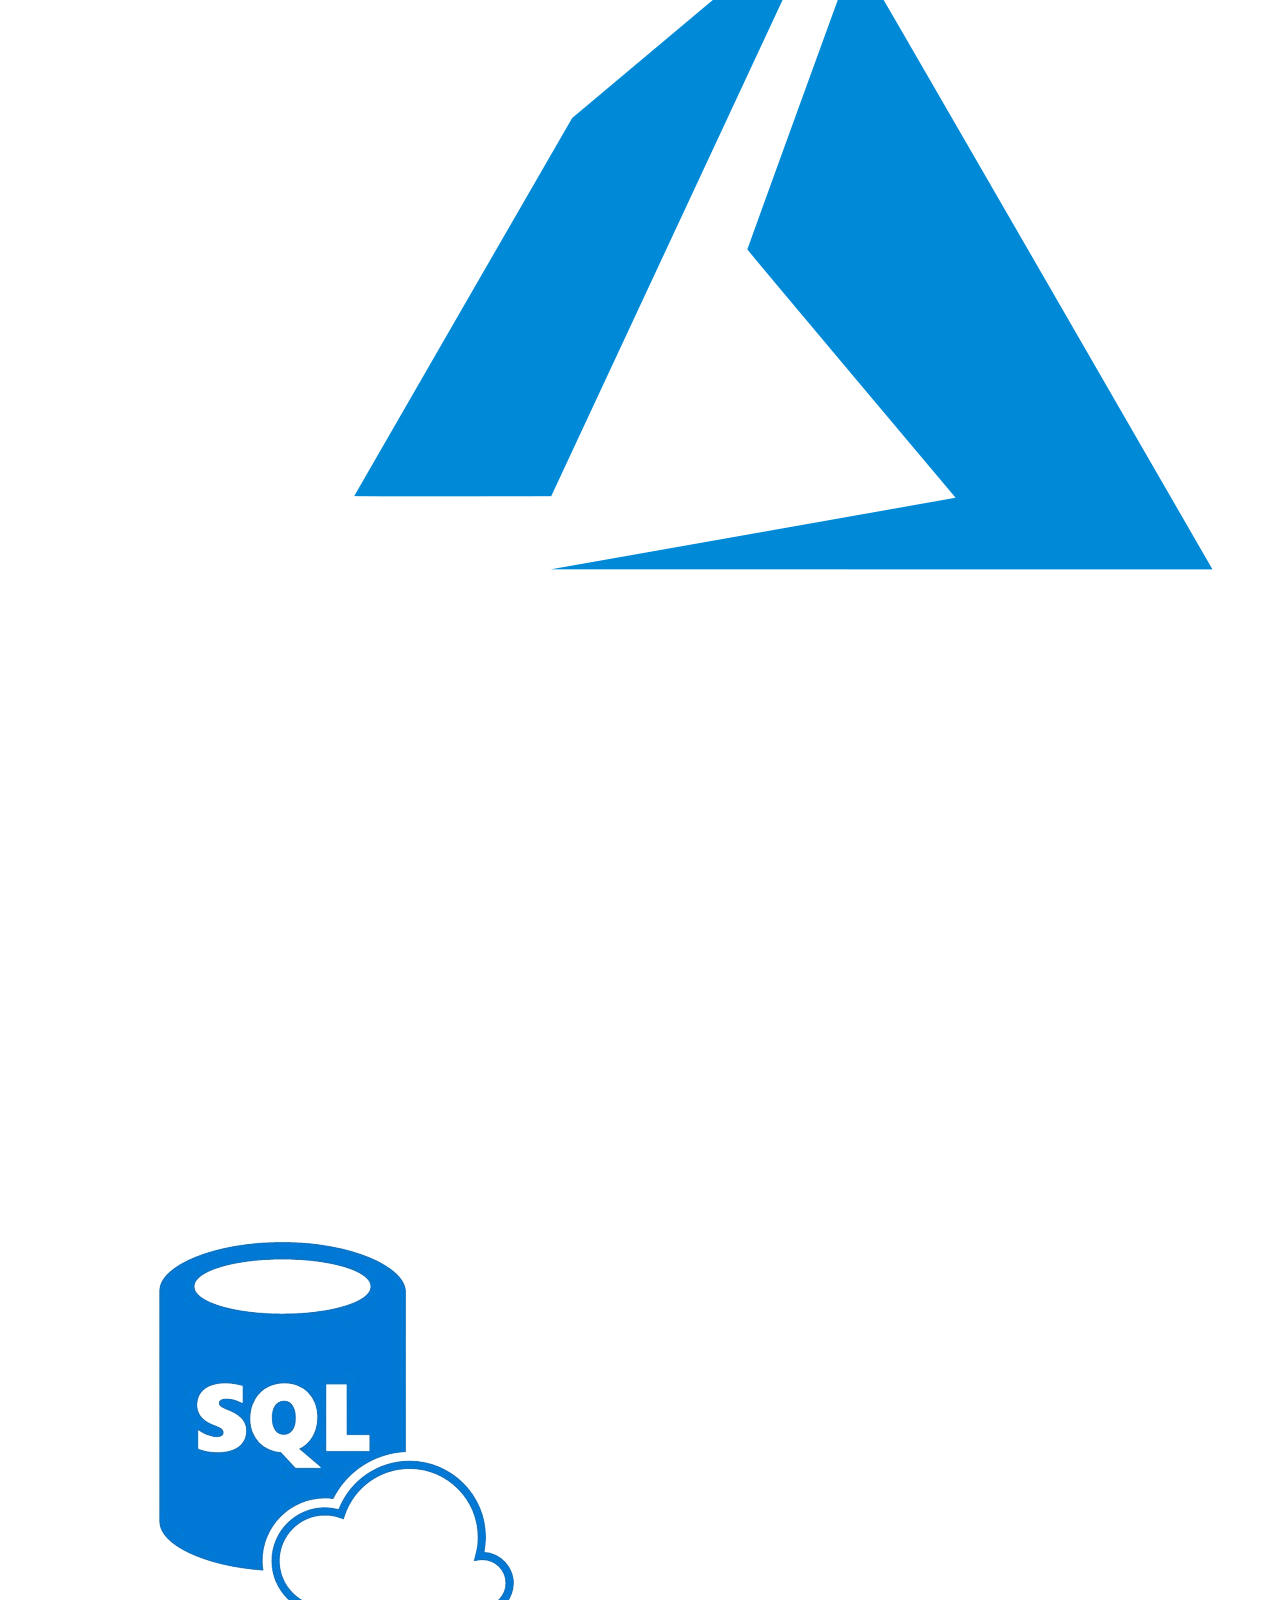
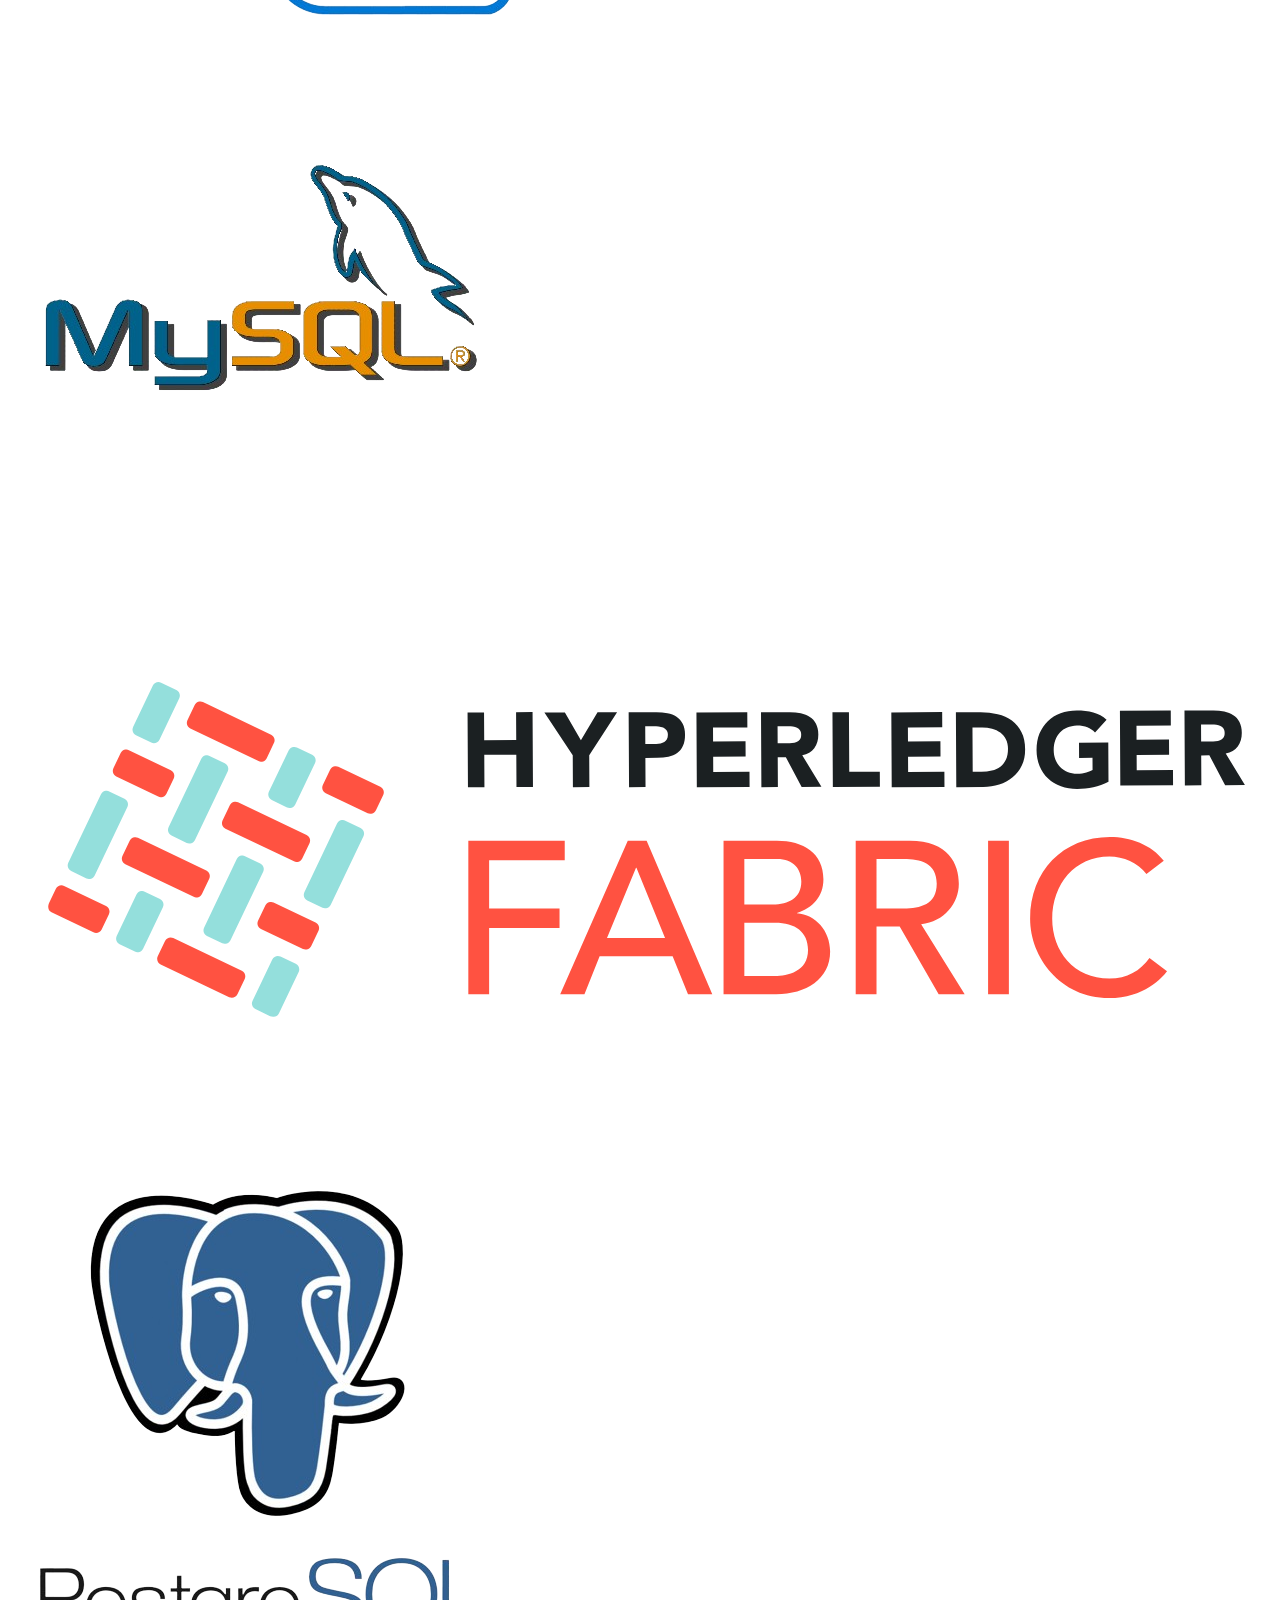
==== commit b61157f1: "Updated content" ====
--- a/Index.html
+++ b/Index.html
@@ -181,7 +181,7 @@
               <!-- Text on the right for lg and md screens -->
               <div class="col-lg-6 ">
                   <div class="card-body">
-                      <h4 class="card-title">Little Lemon Front End</h4>
+                      <h4 class="card-title">Little Lemon Frontend</h4>
                       <p class="card-text">Little Lemon is a front-end for a restaurant created as the capstone project for a meta front-end development course using React.js and React Hooks. Formik, Material UI and Yup are used to make reservations using forms for the booking page.</p>
                       
                       <div class="d-flex justify-content-between align-items-center">
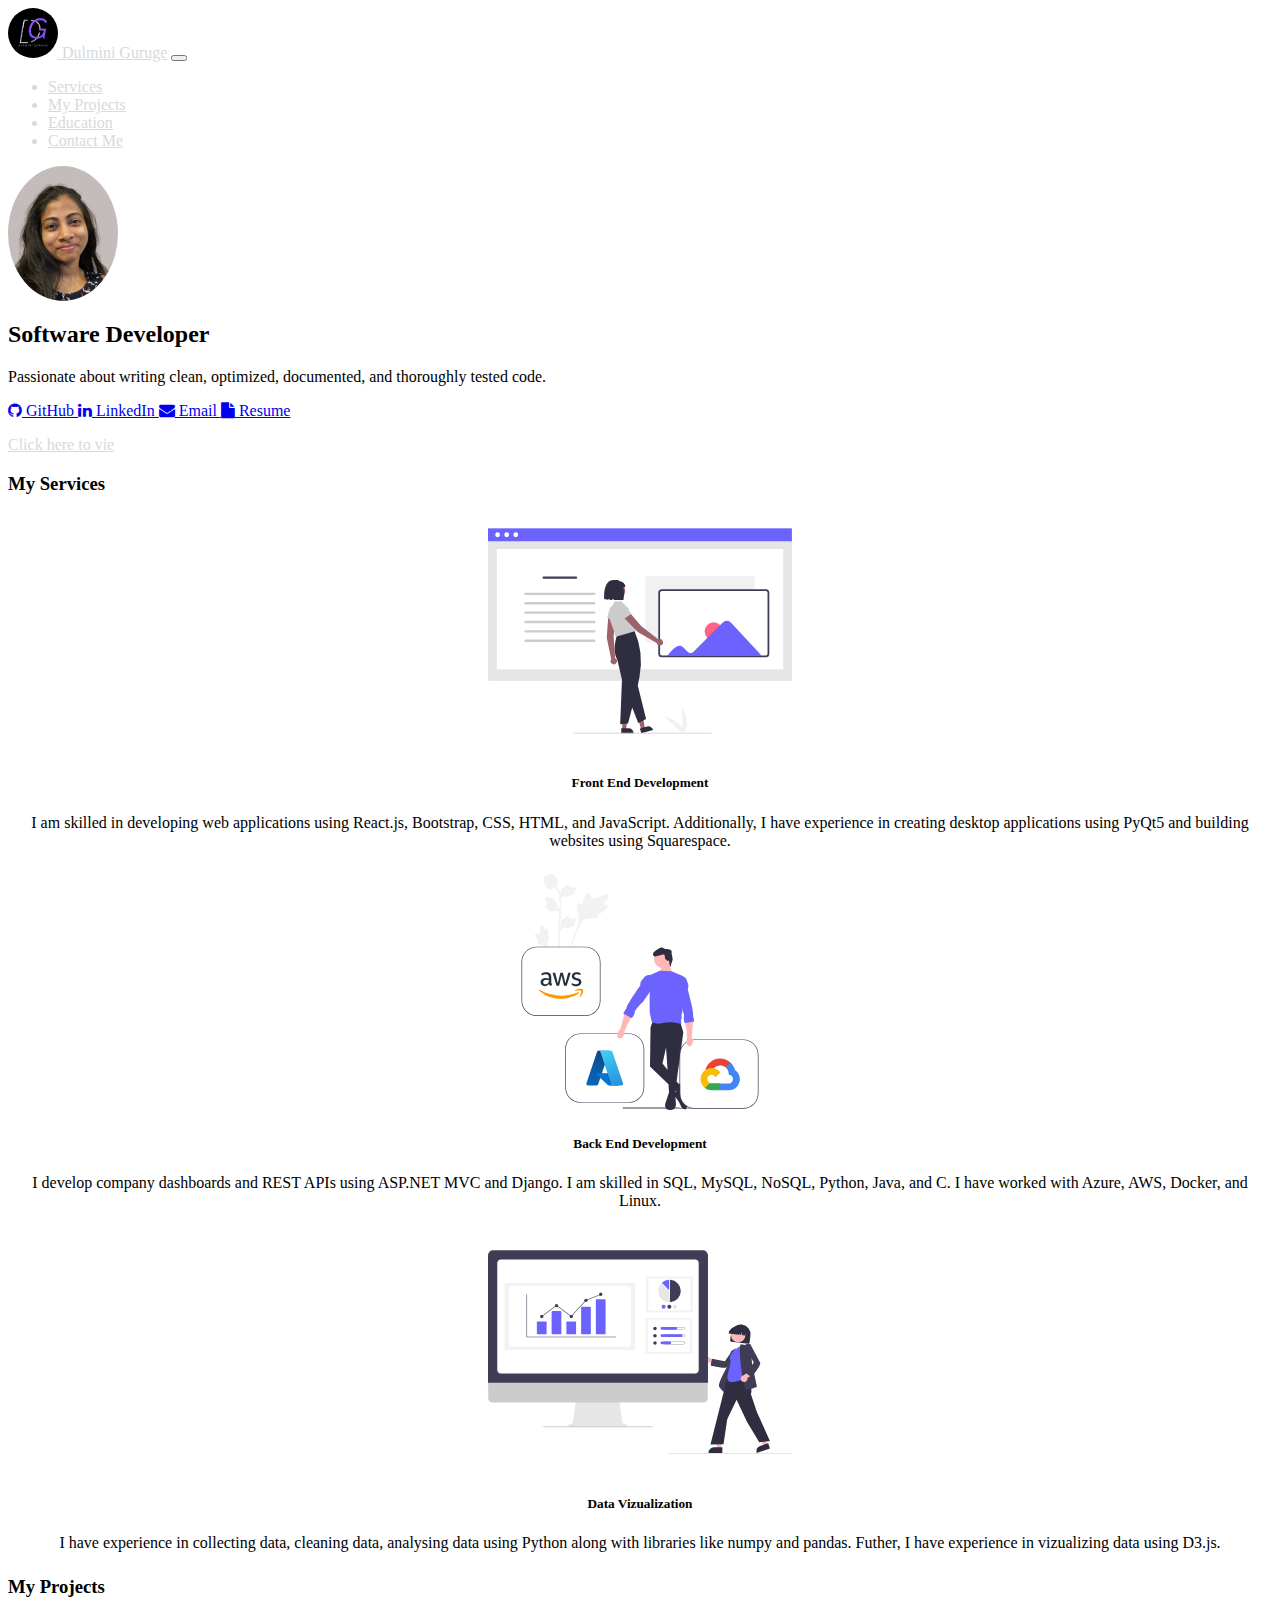
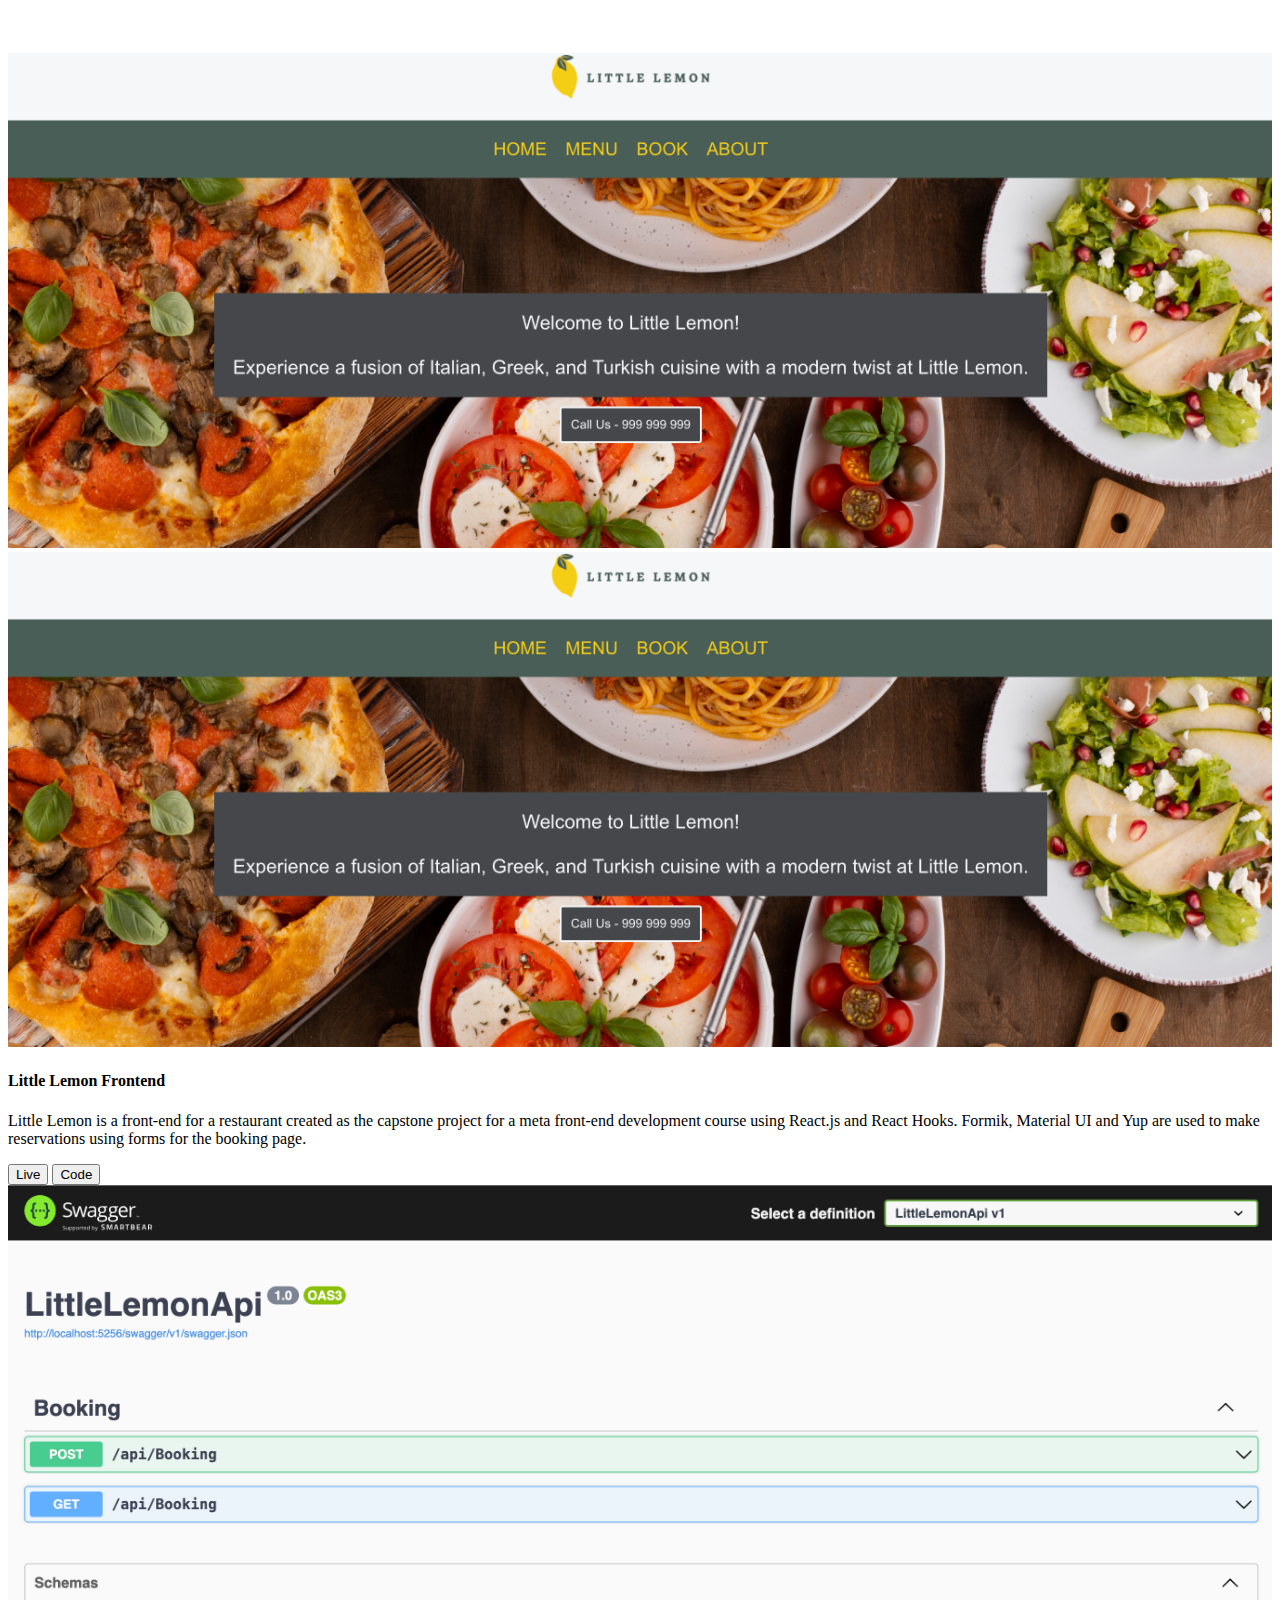
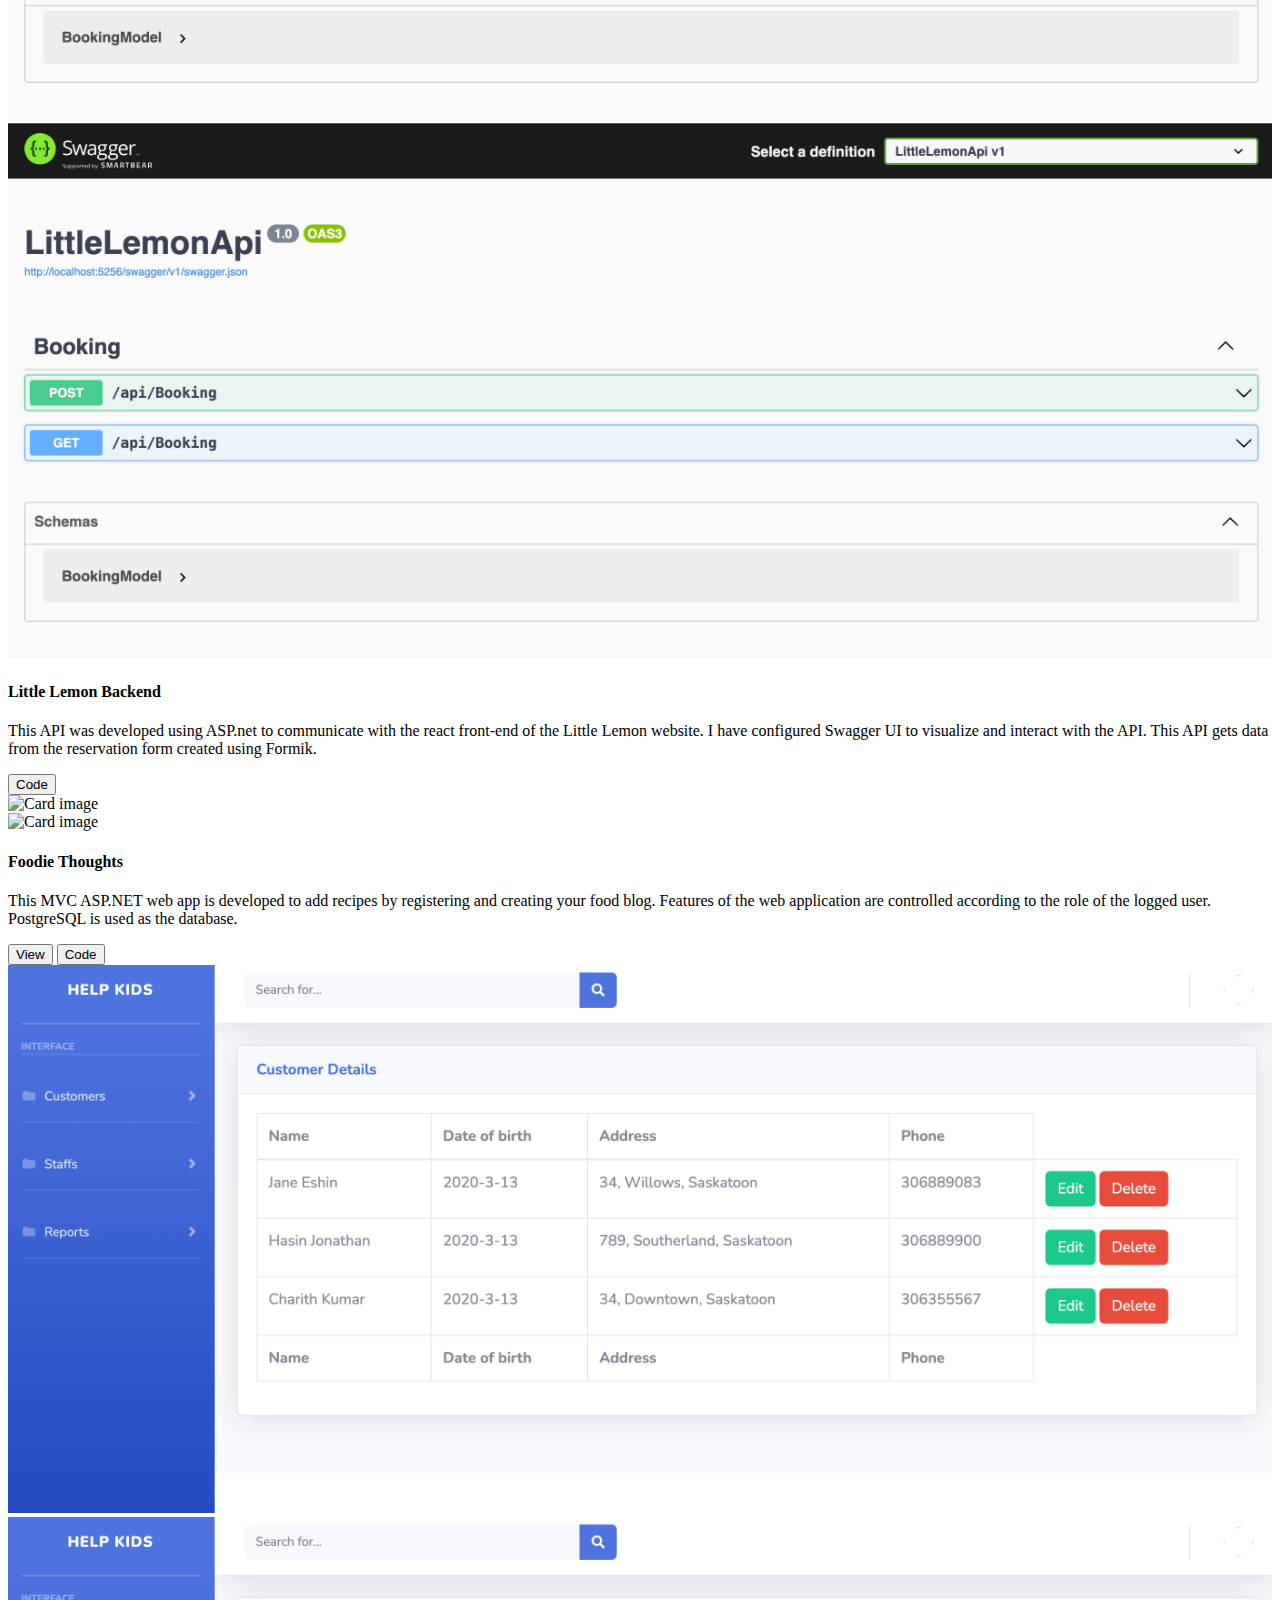
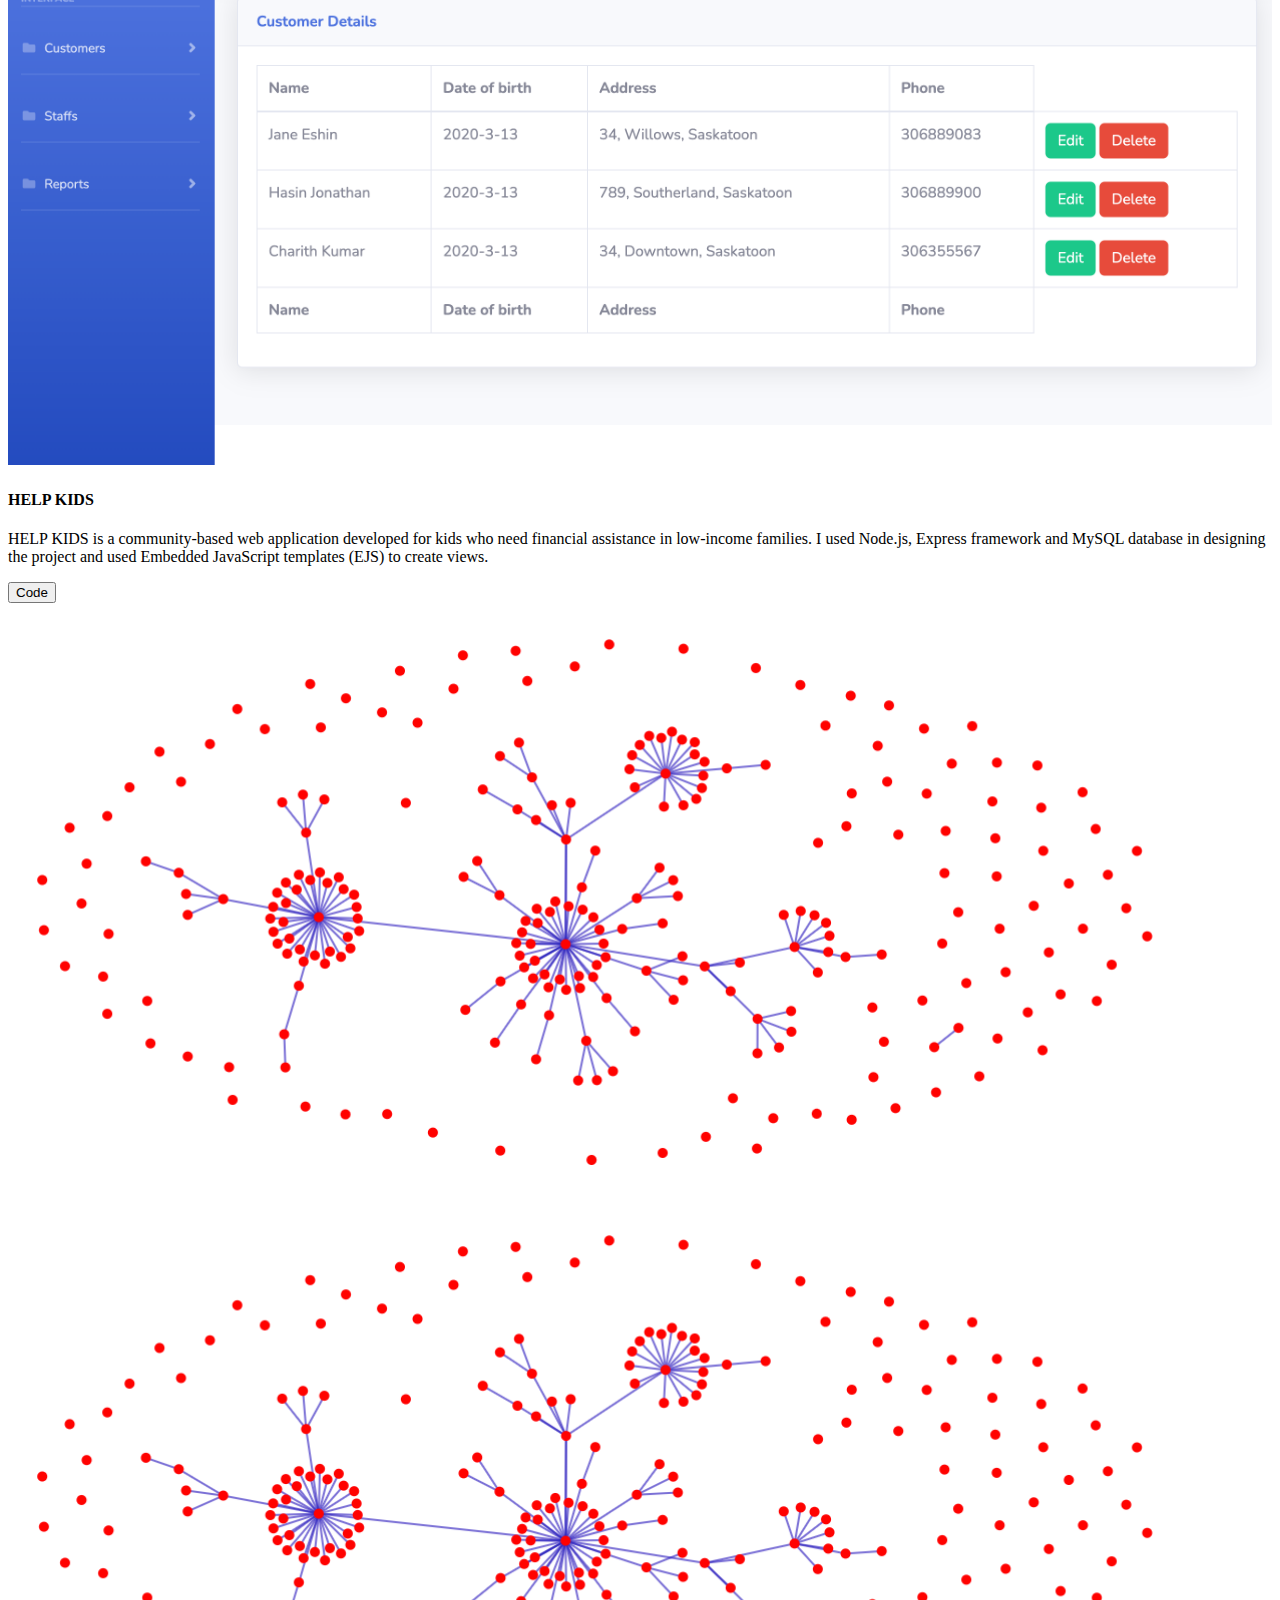
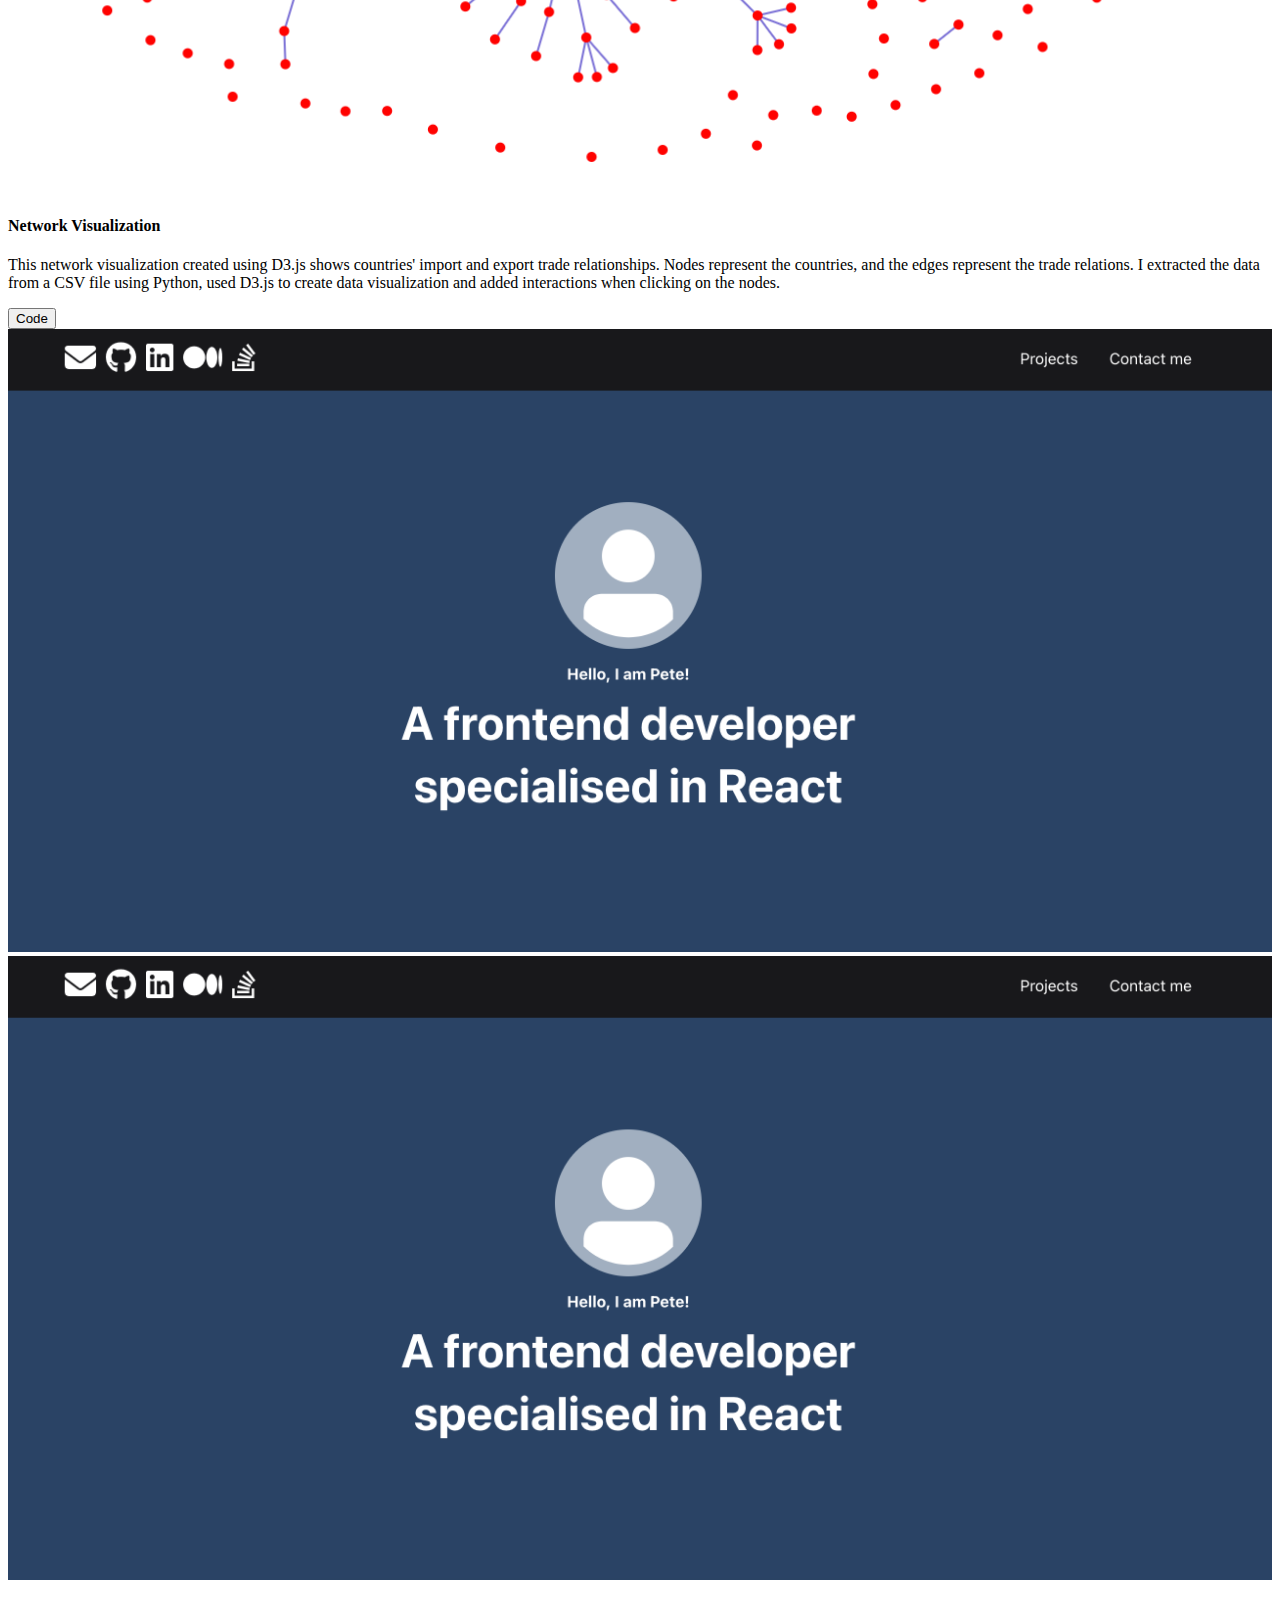
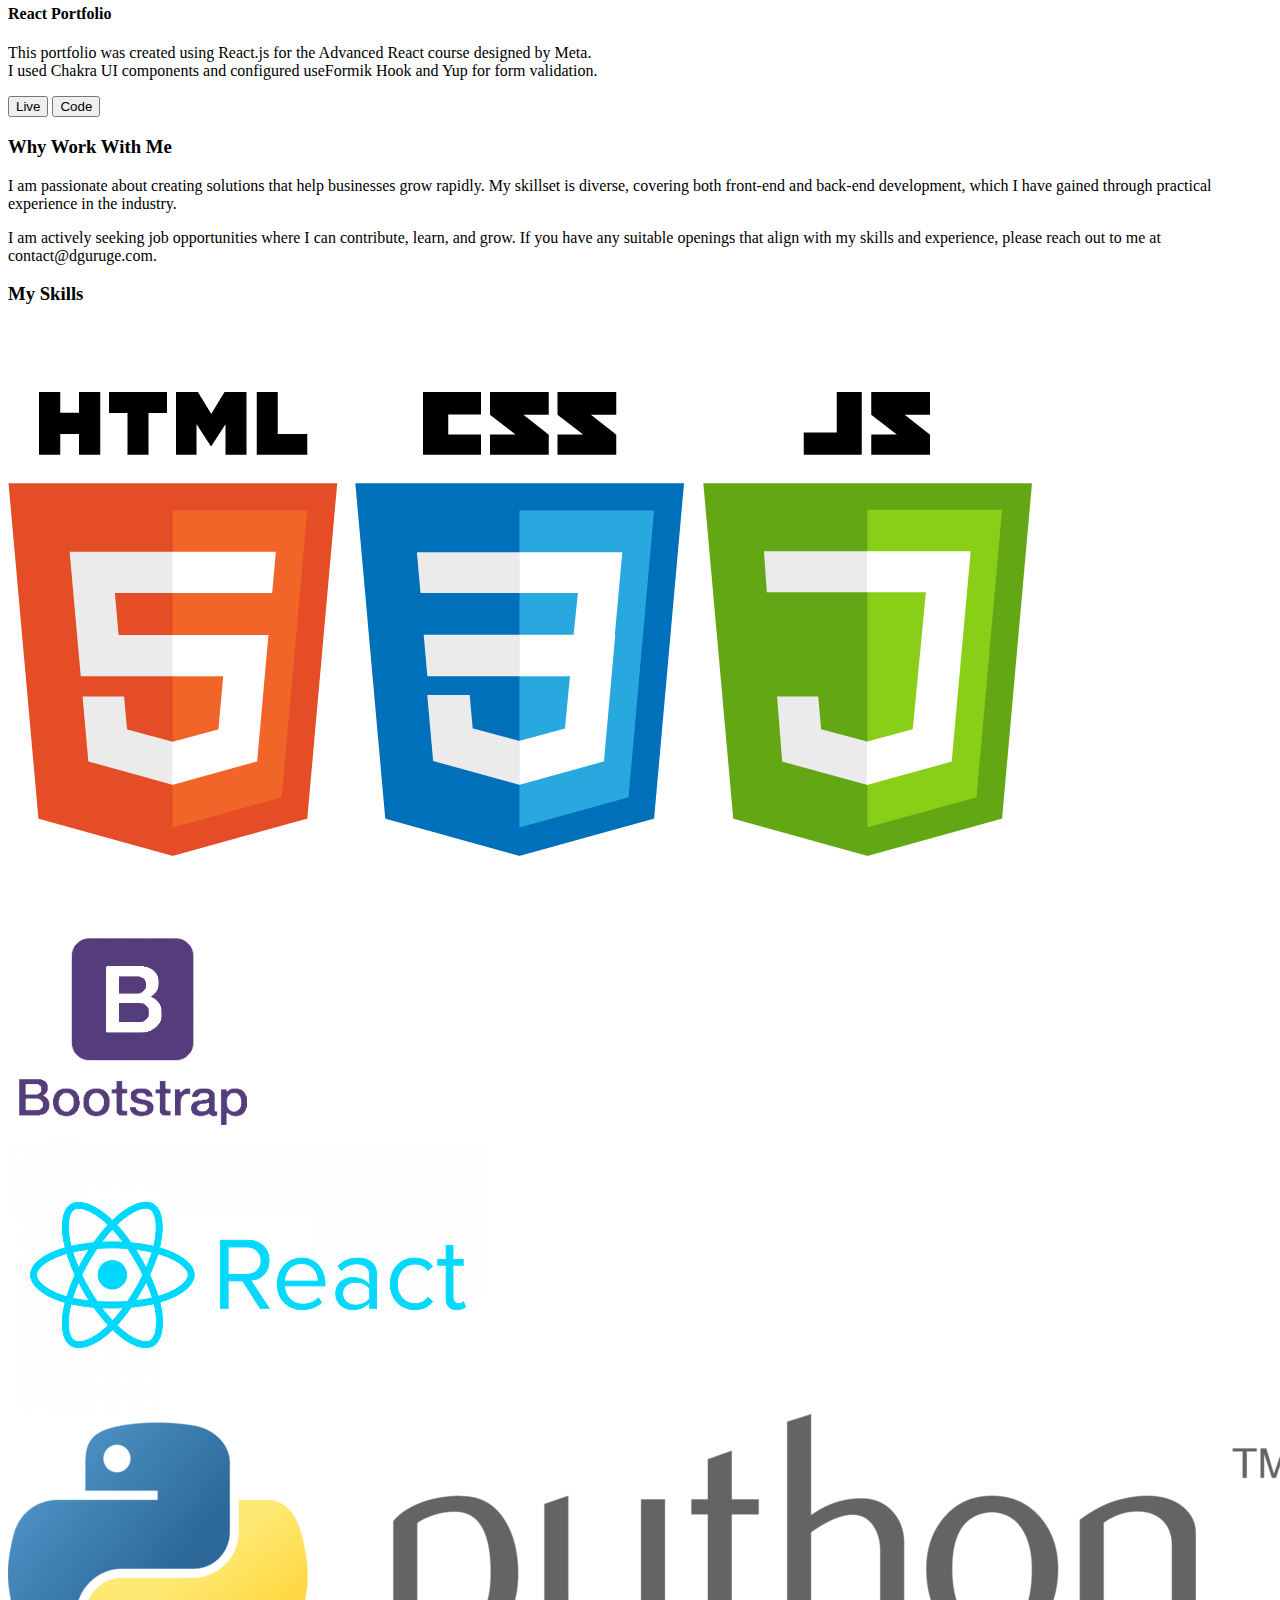
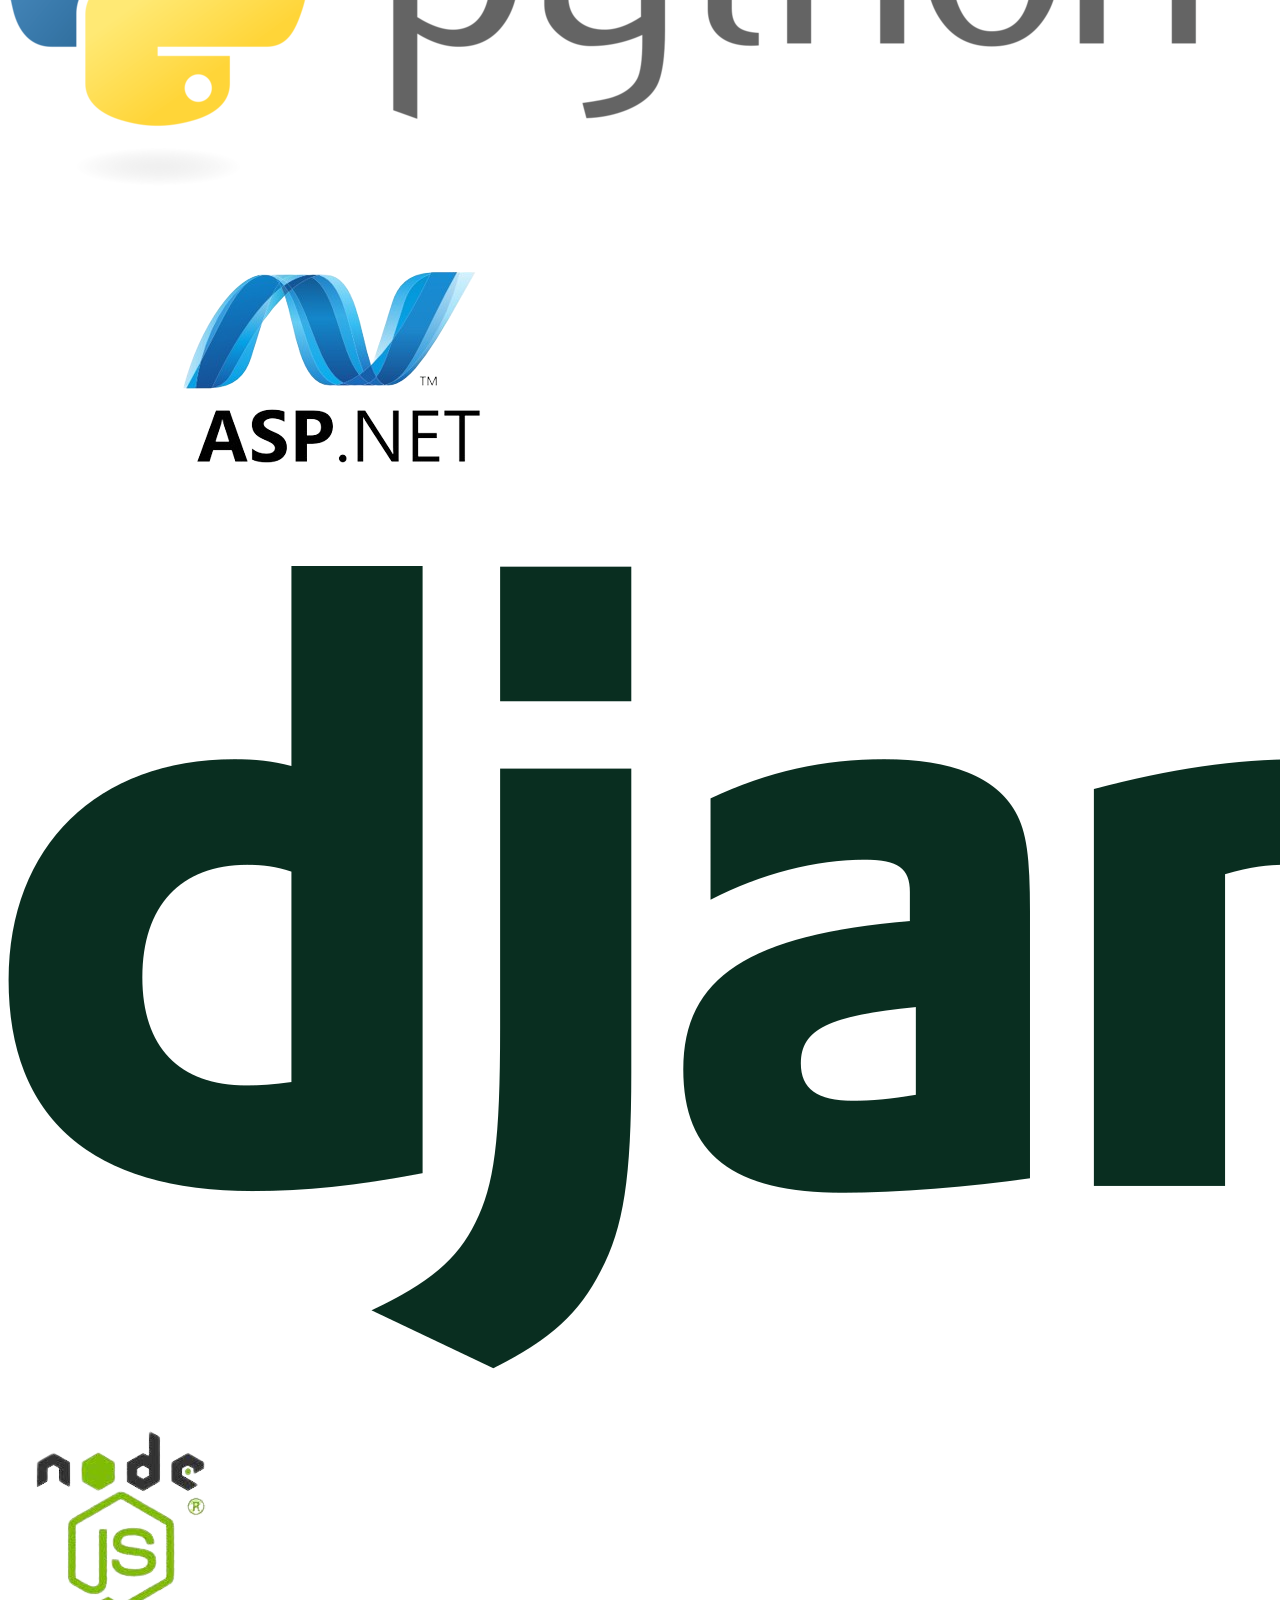
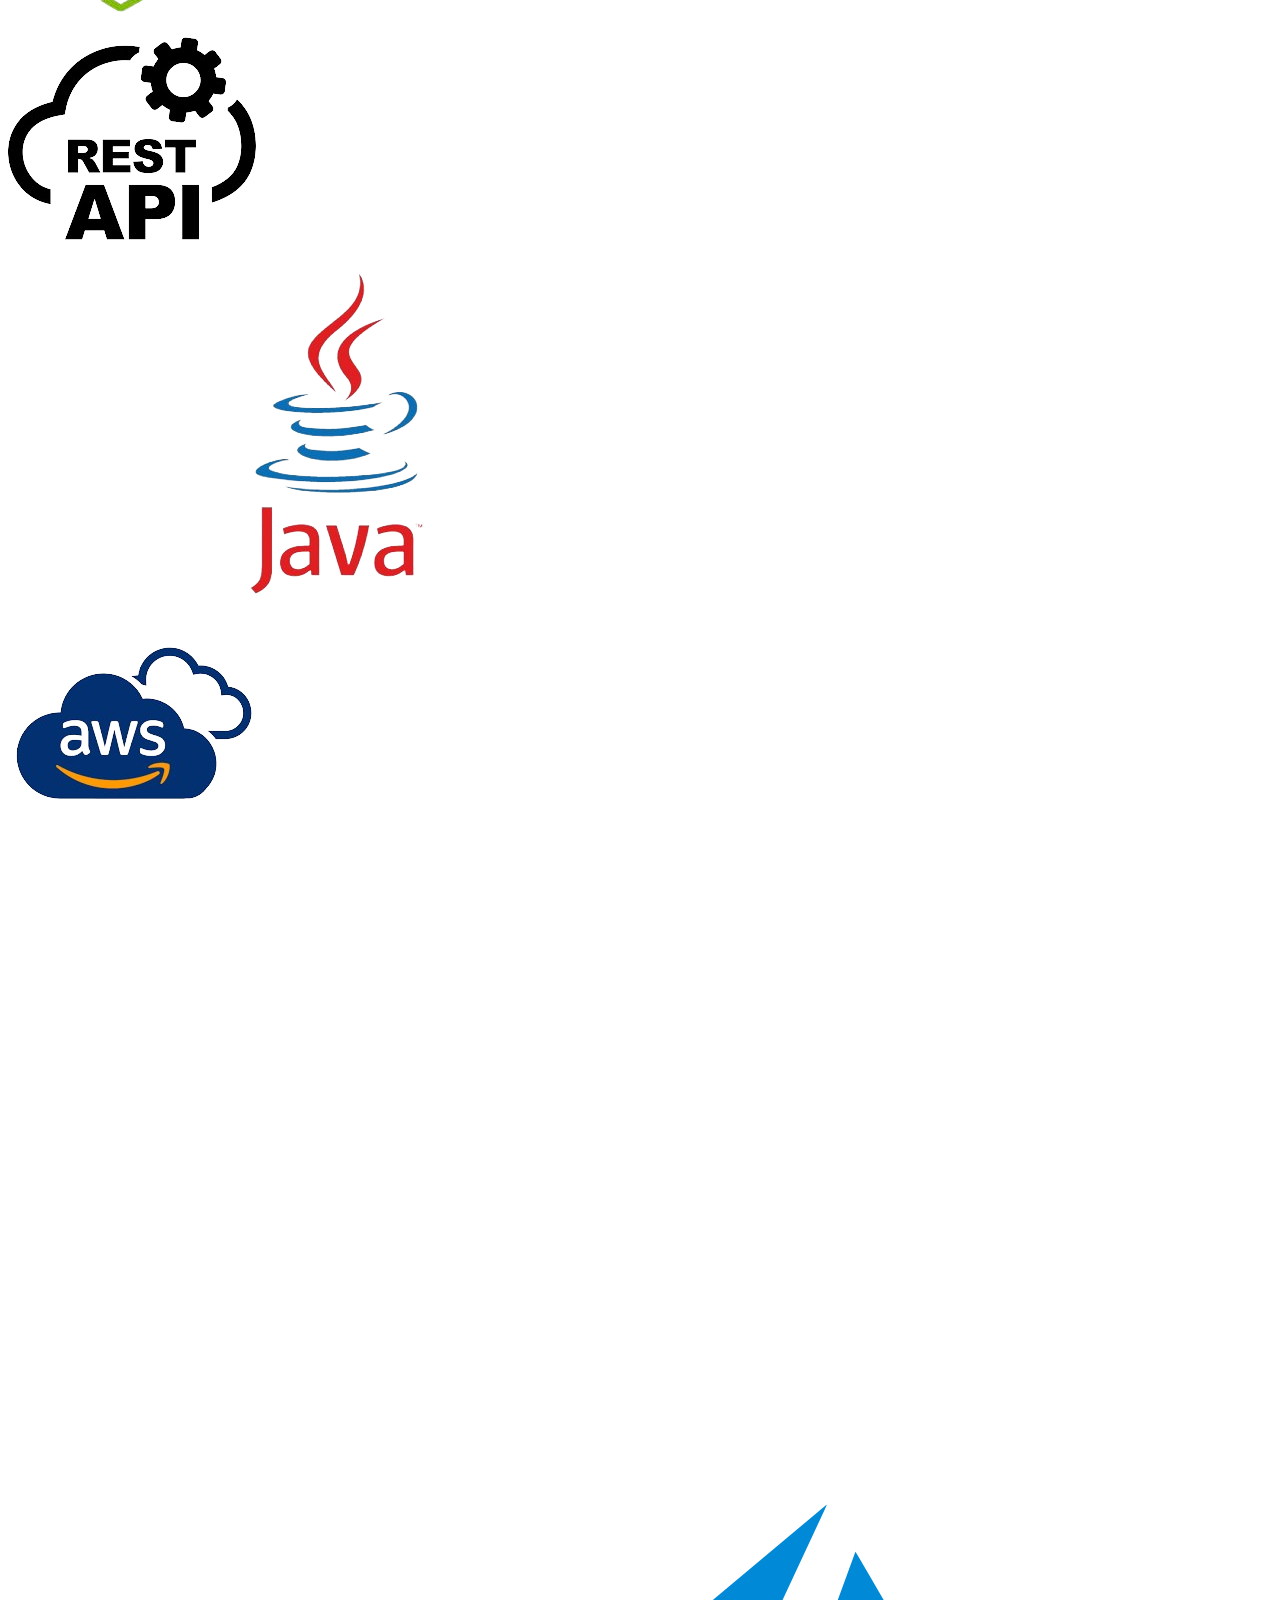
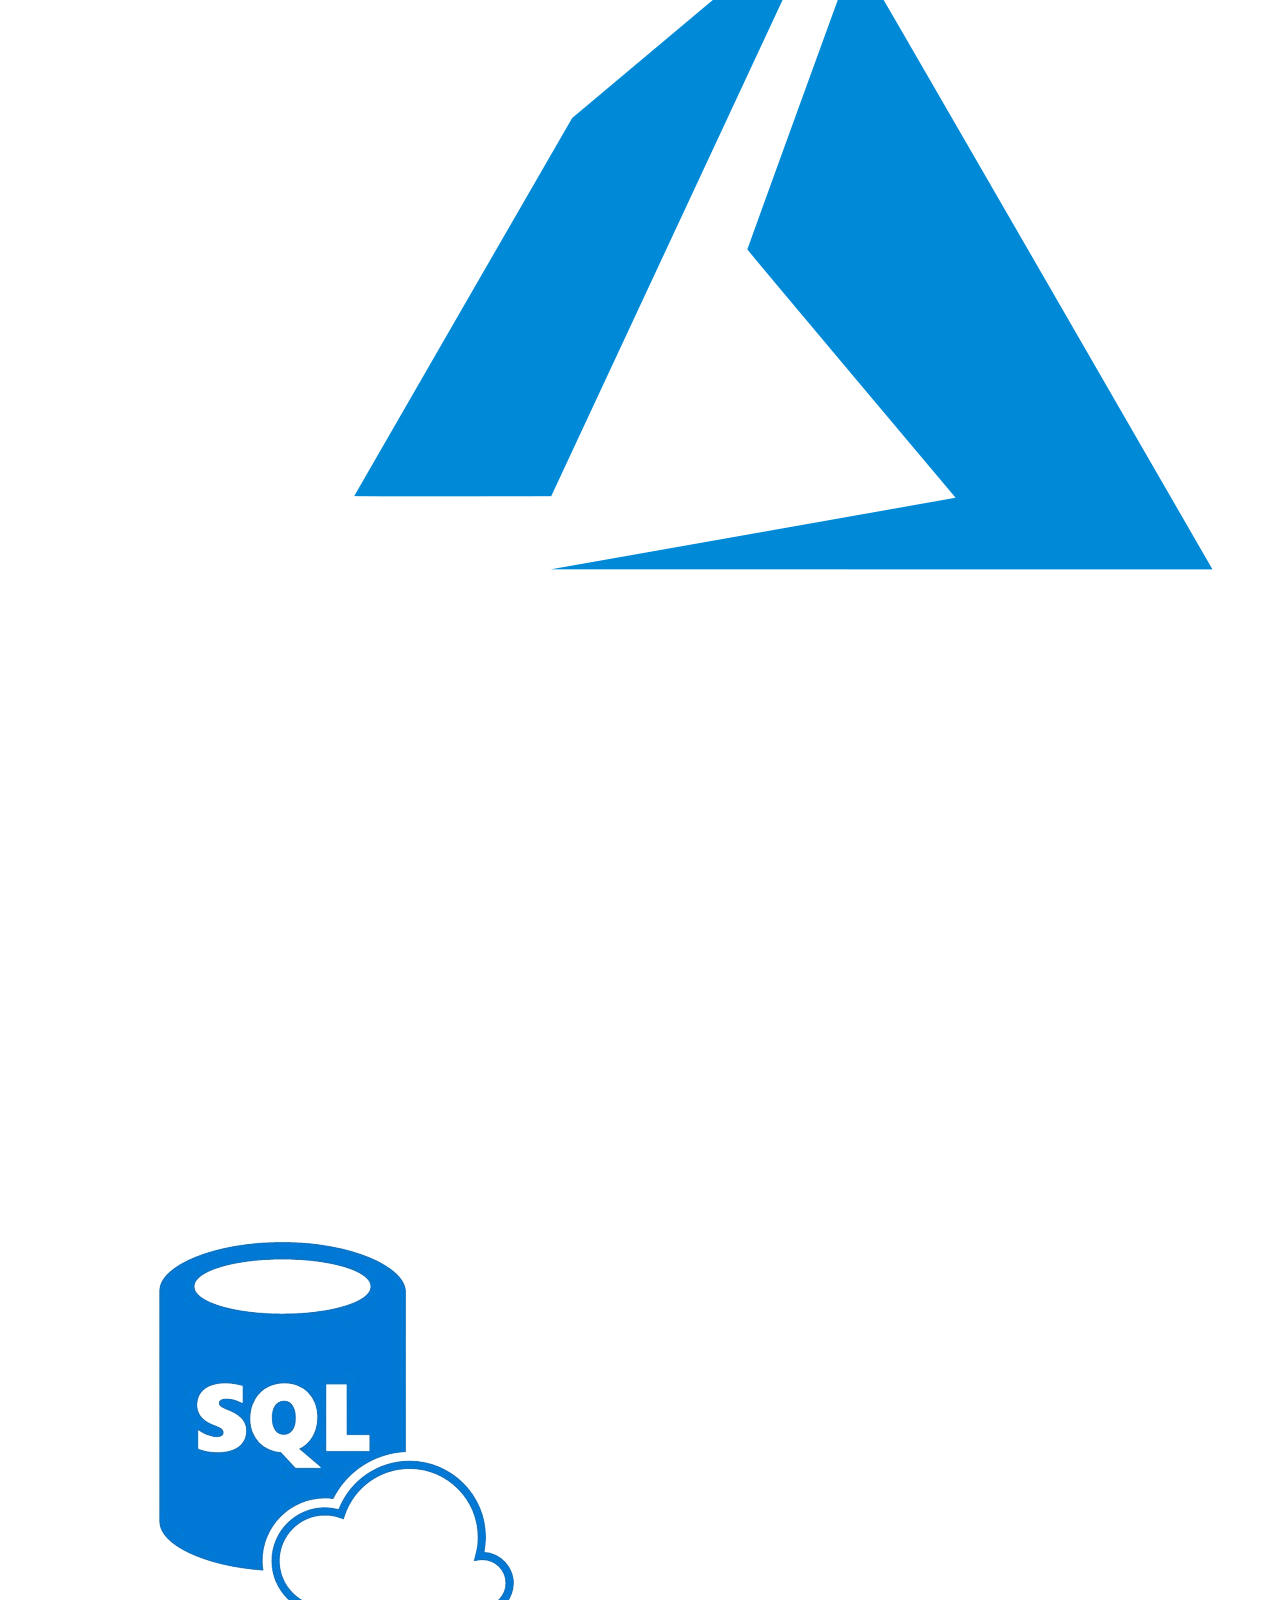
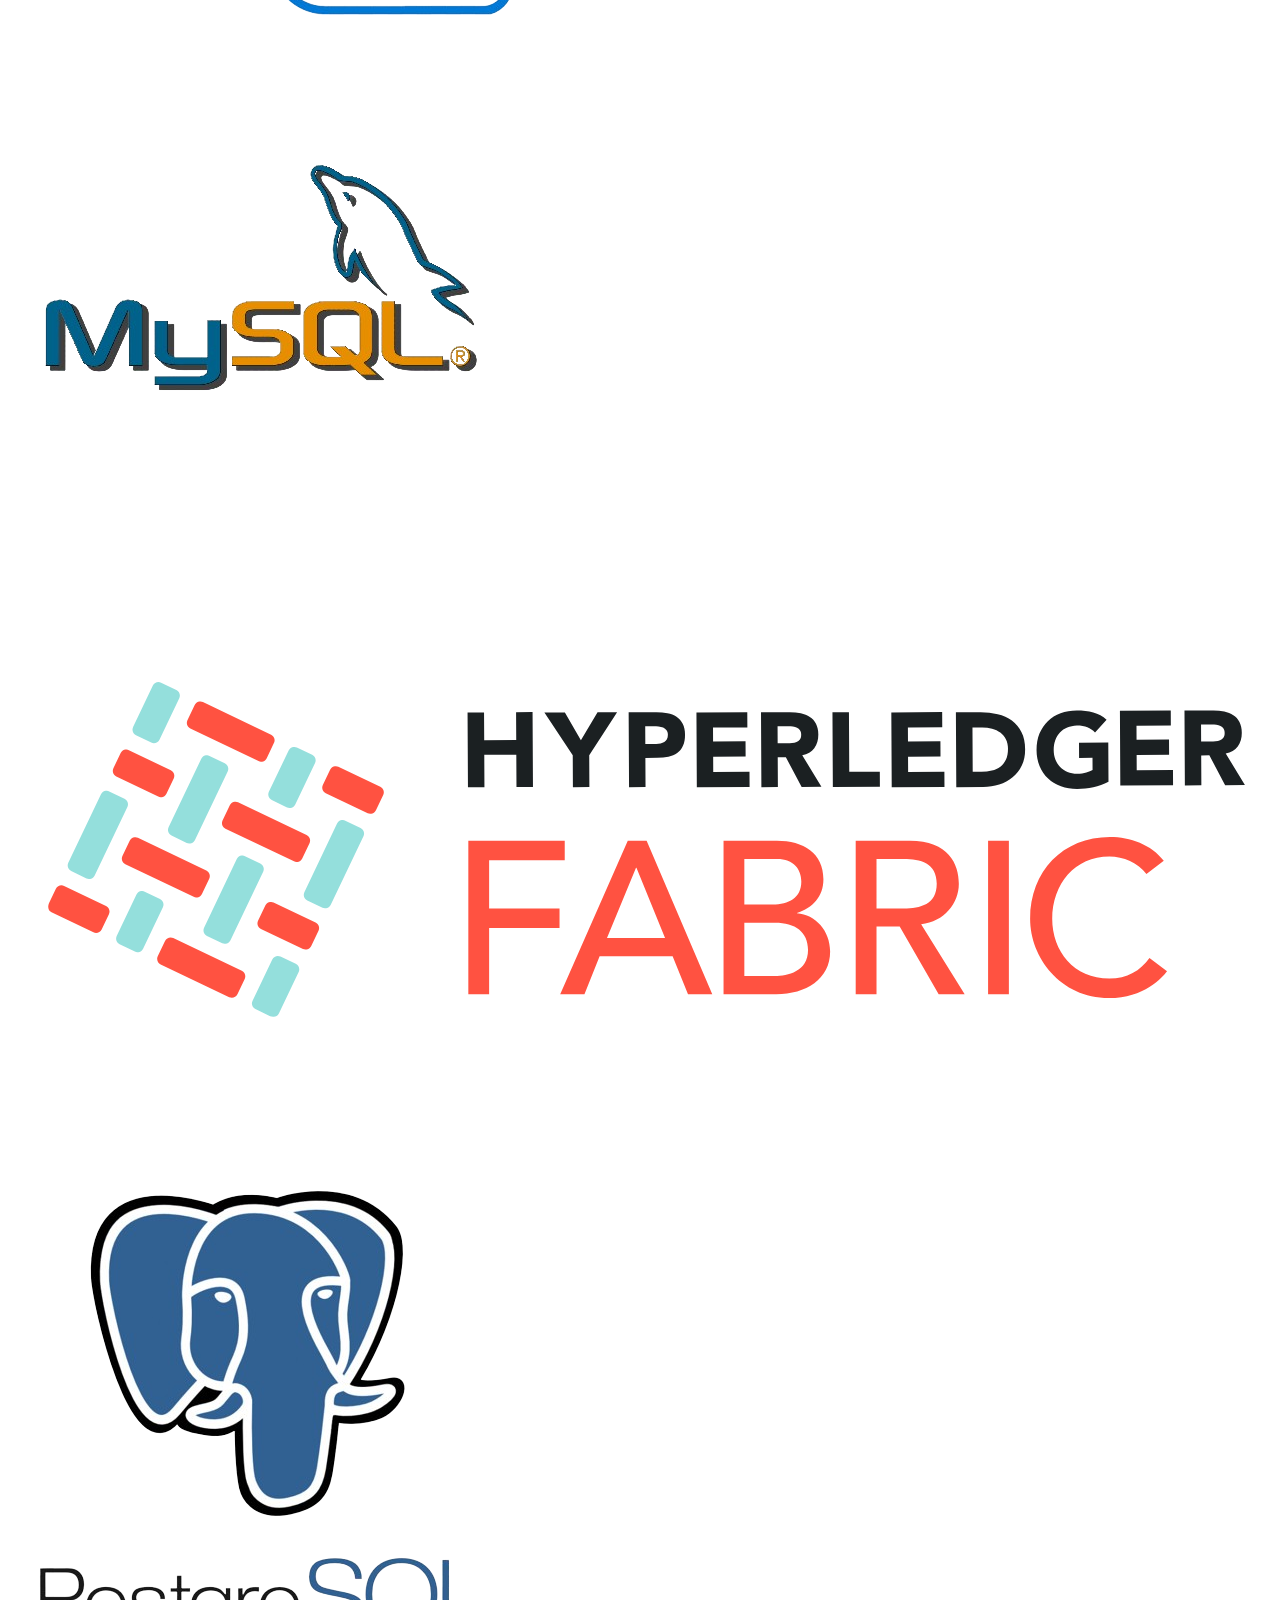
==== commit c50ecb4c: "Updated the foodie thought video" ====
--- a/Index.html
+++ b/Index.html
@@ -250,7 +250,7 @@
                     
                     <div class="d-flex justify-content-between align-items-center">
                         <div class="btn-group">
-                            <!-- <button type="button" class="btn btn-sm btn-outline-secondary">View</button> -->
+                             <button type="button" class="btn btn-sm btn-outline-secondary" onclick=foodieView()>View</button> 
                             <button type="button" class="btn btn-sm btn-outline-secondary" onclick=foodieGit()>Code</button>
                         </div>
                         <!-- <small class="text-body-secondary">9 mins</small> -->
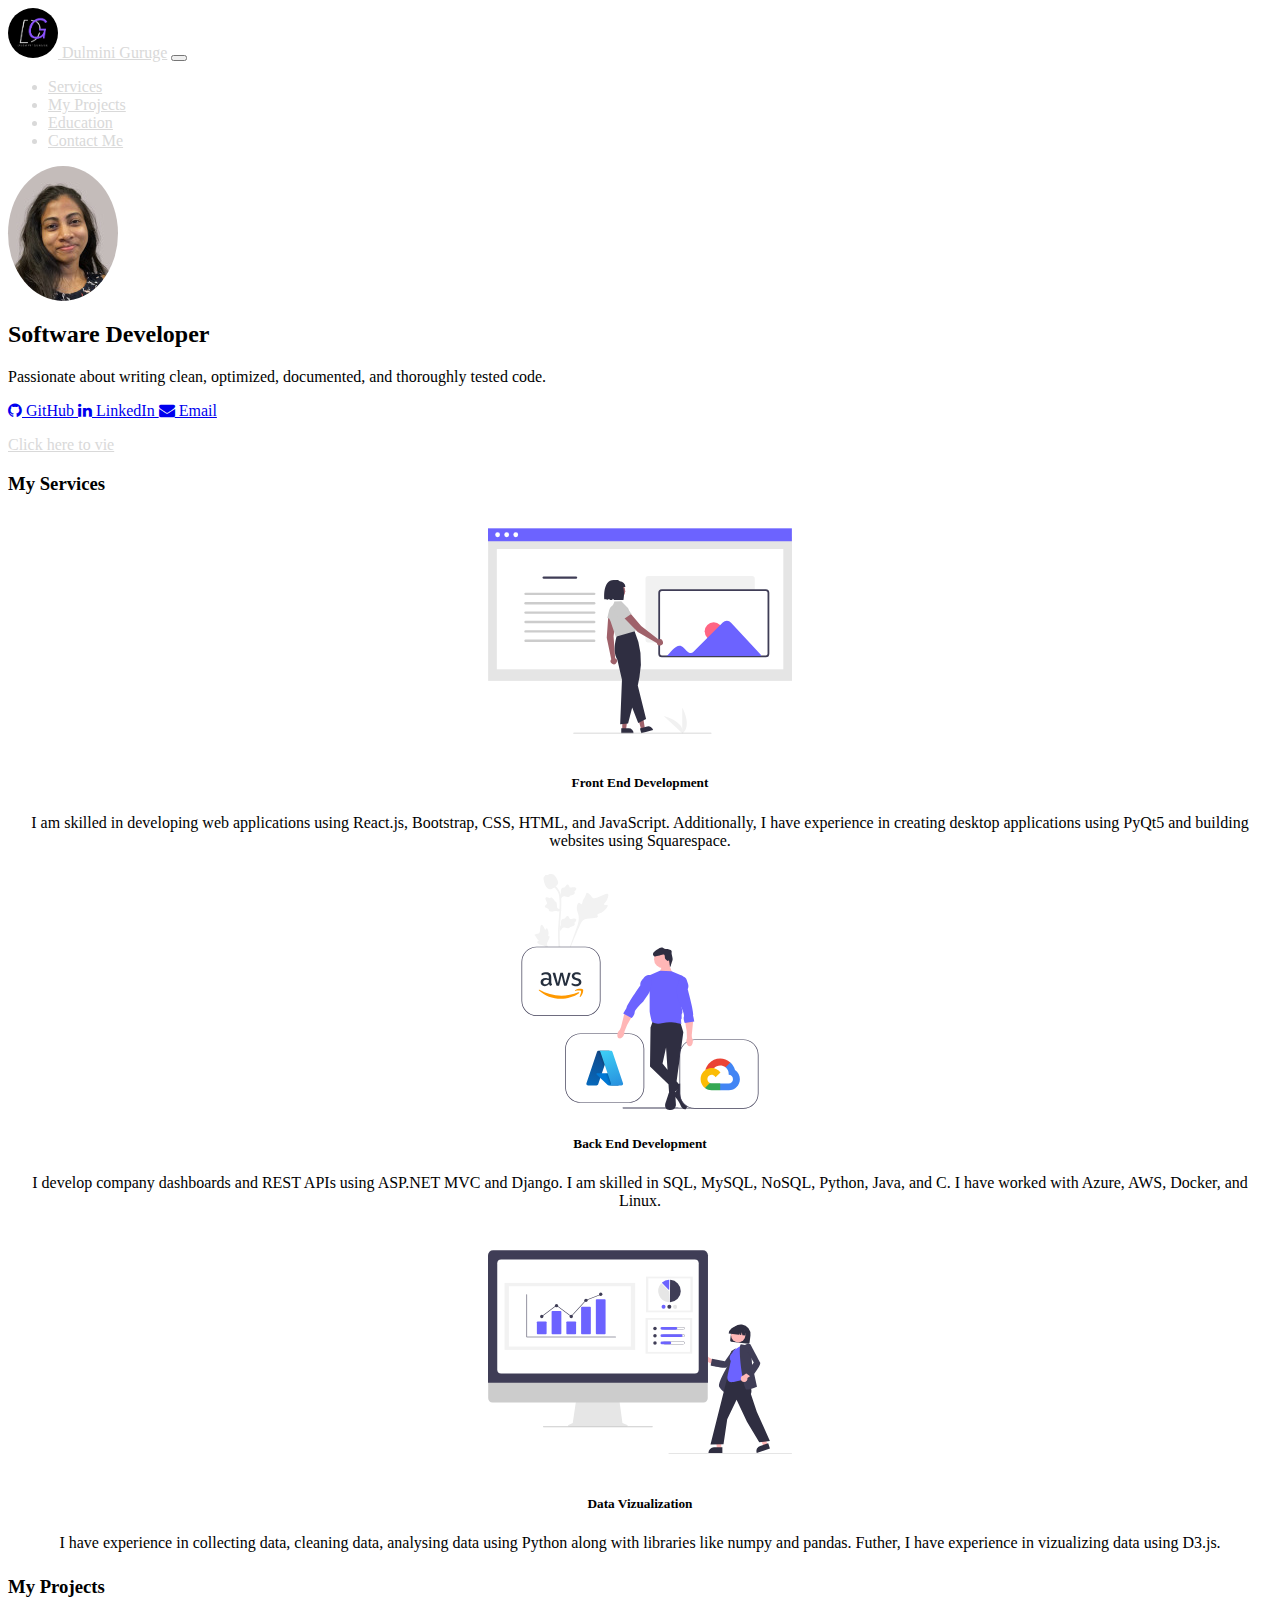
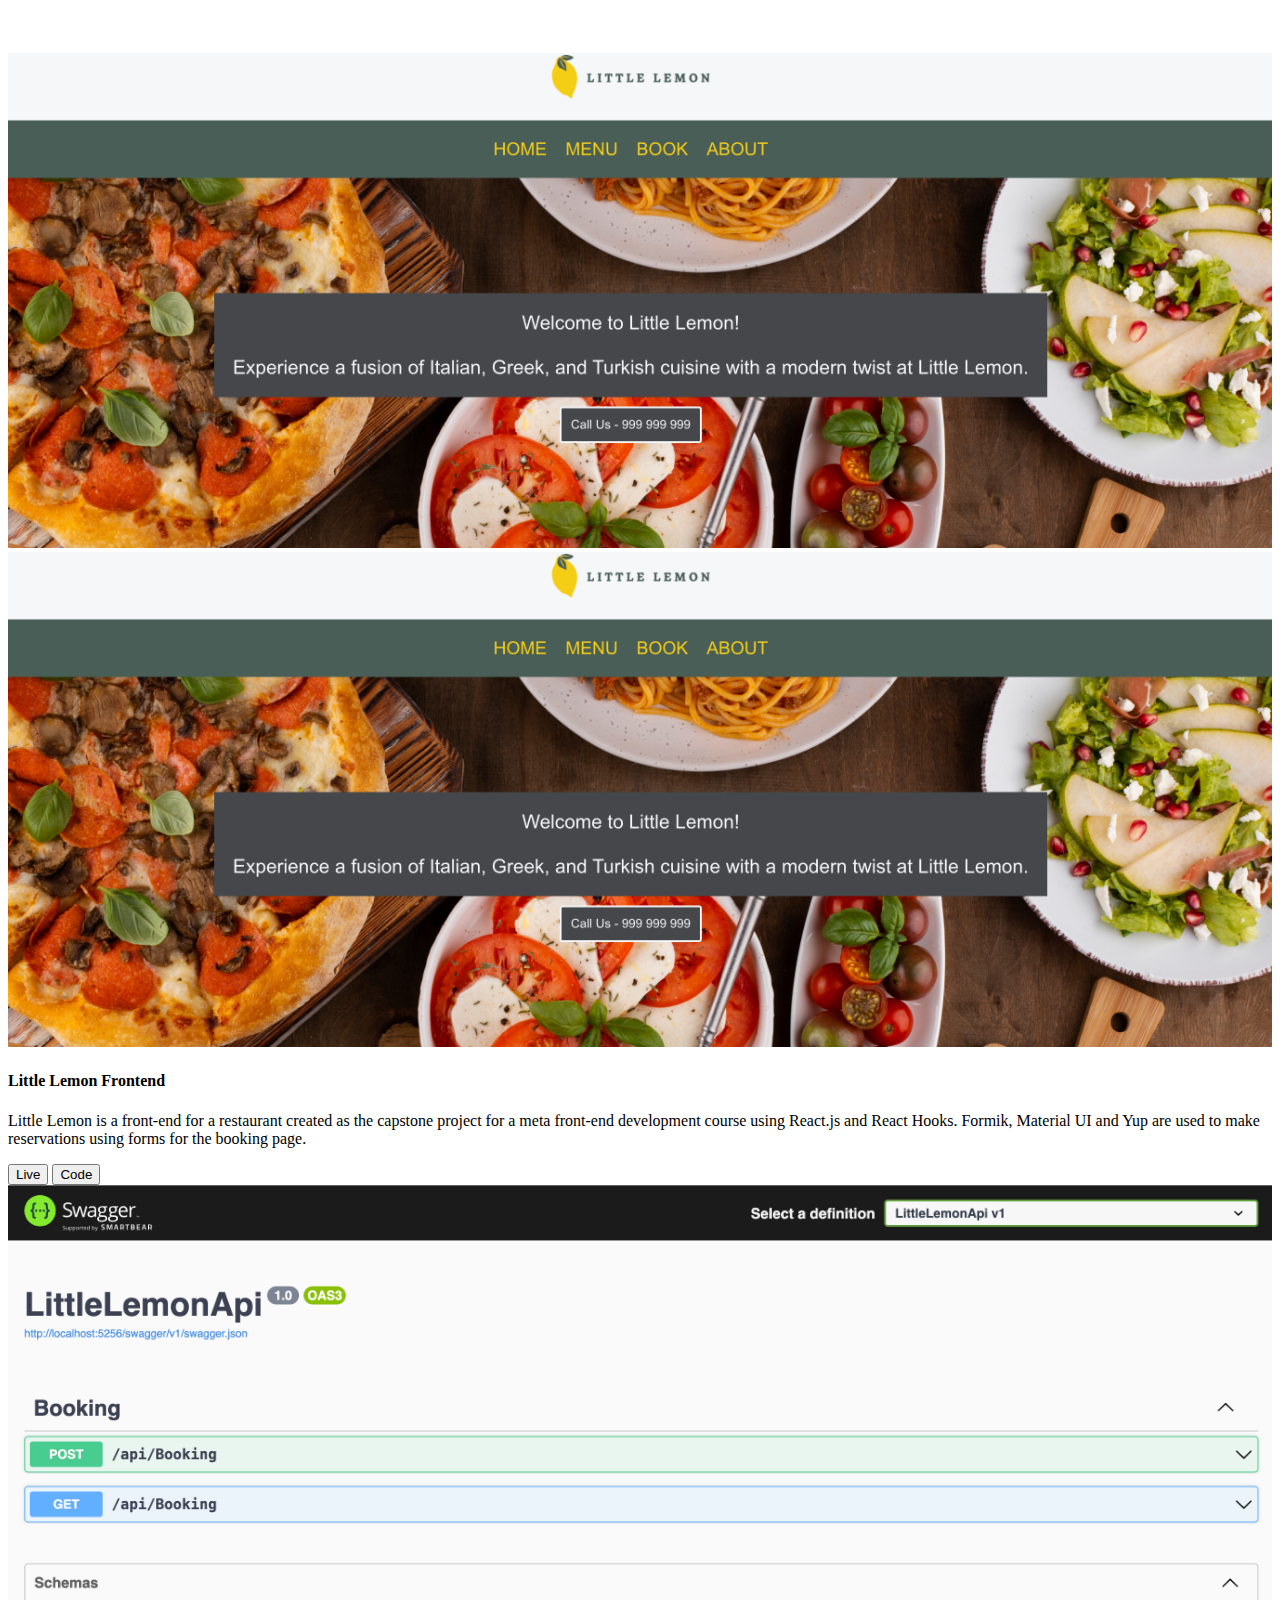
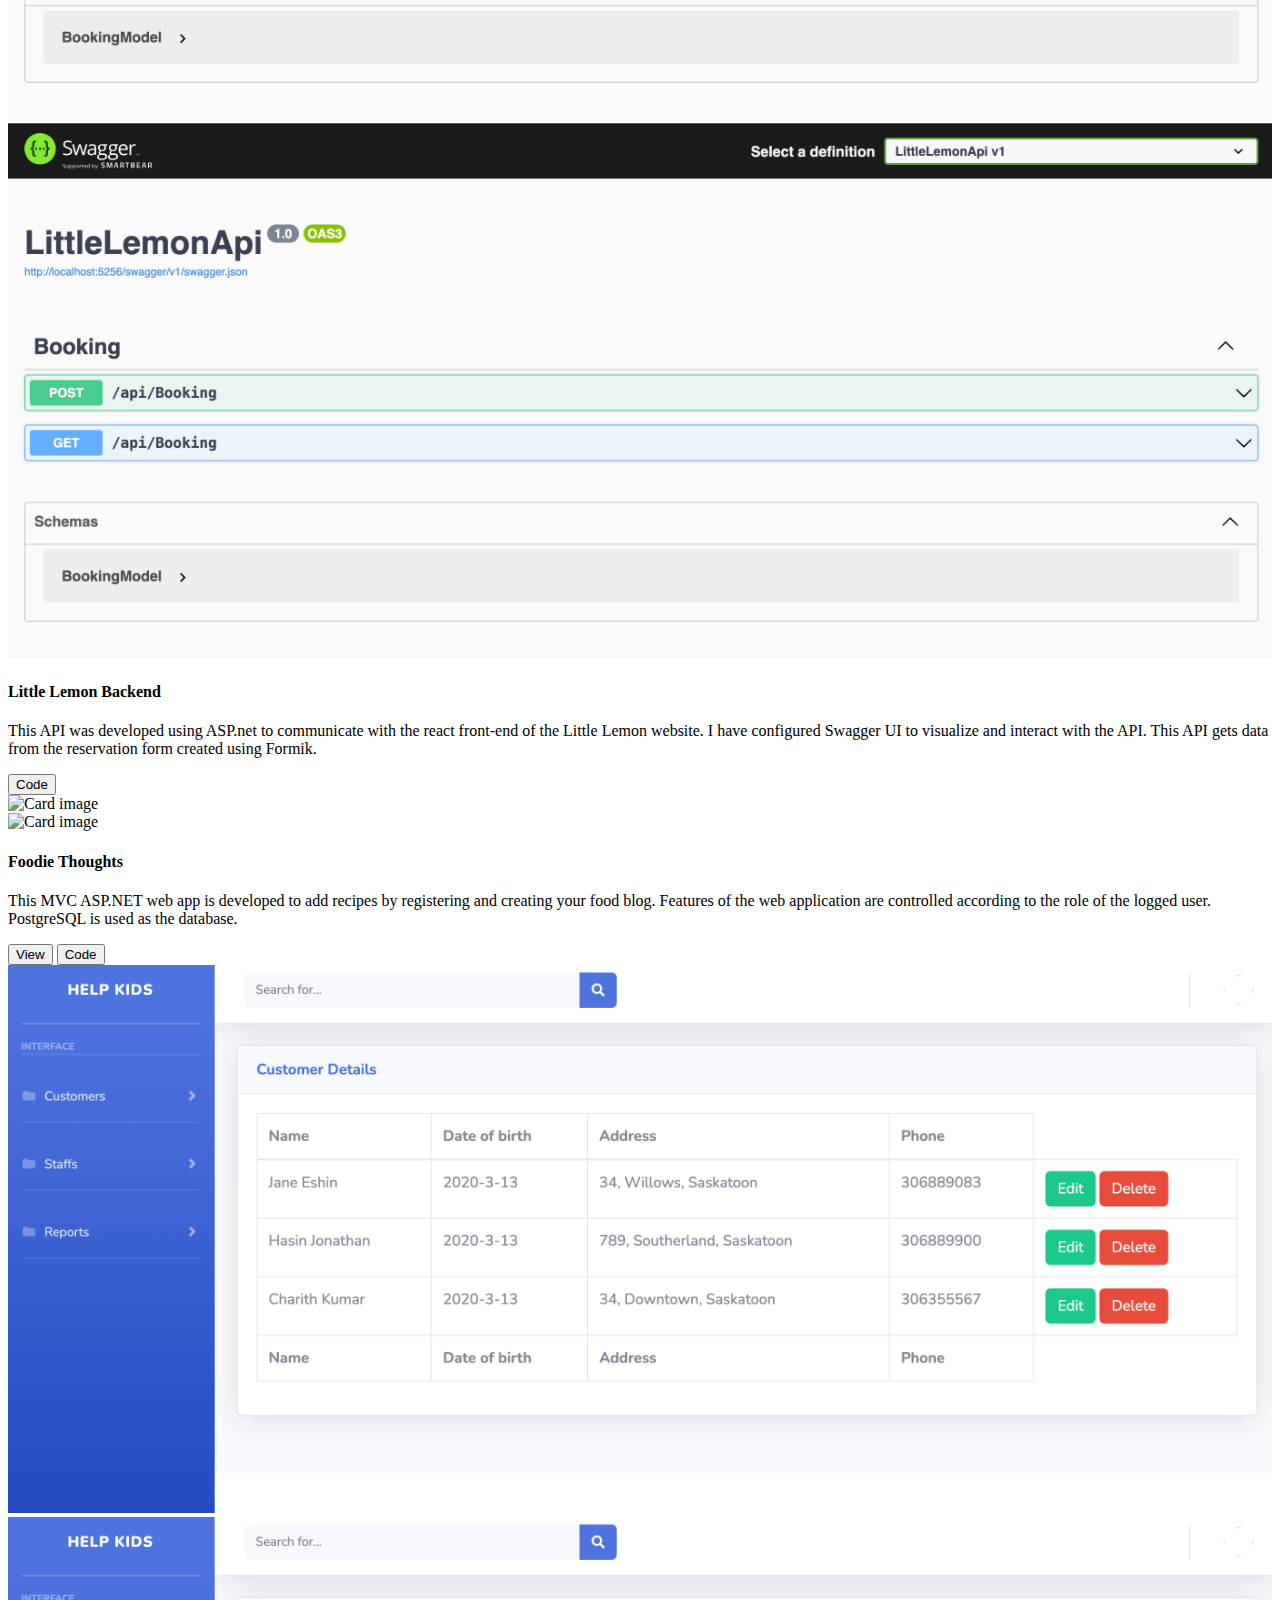
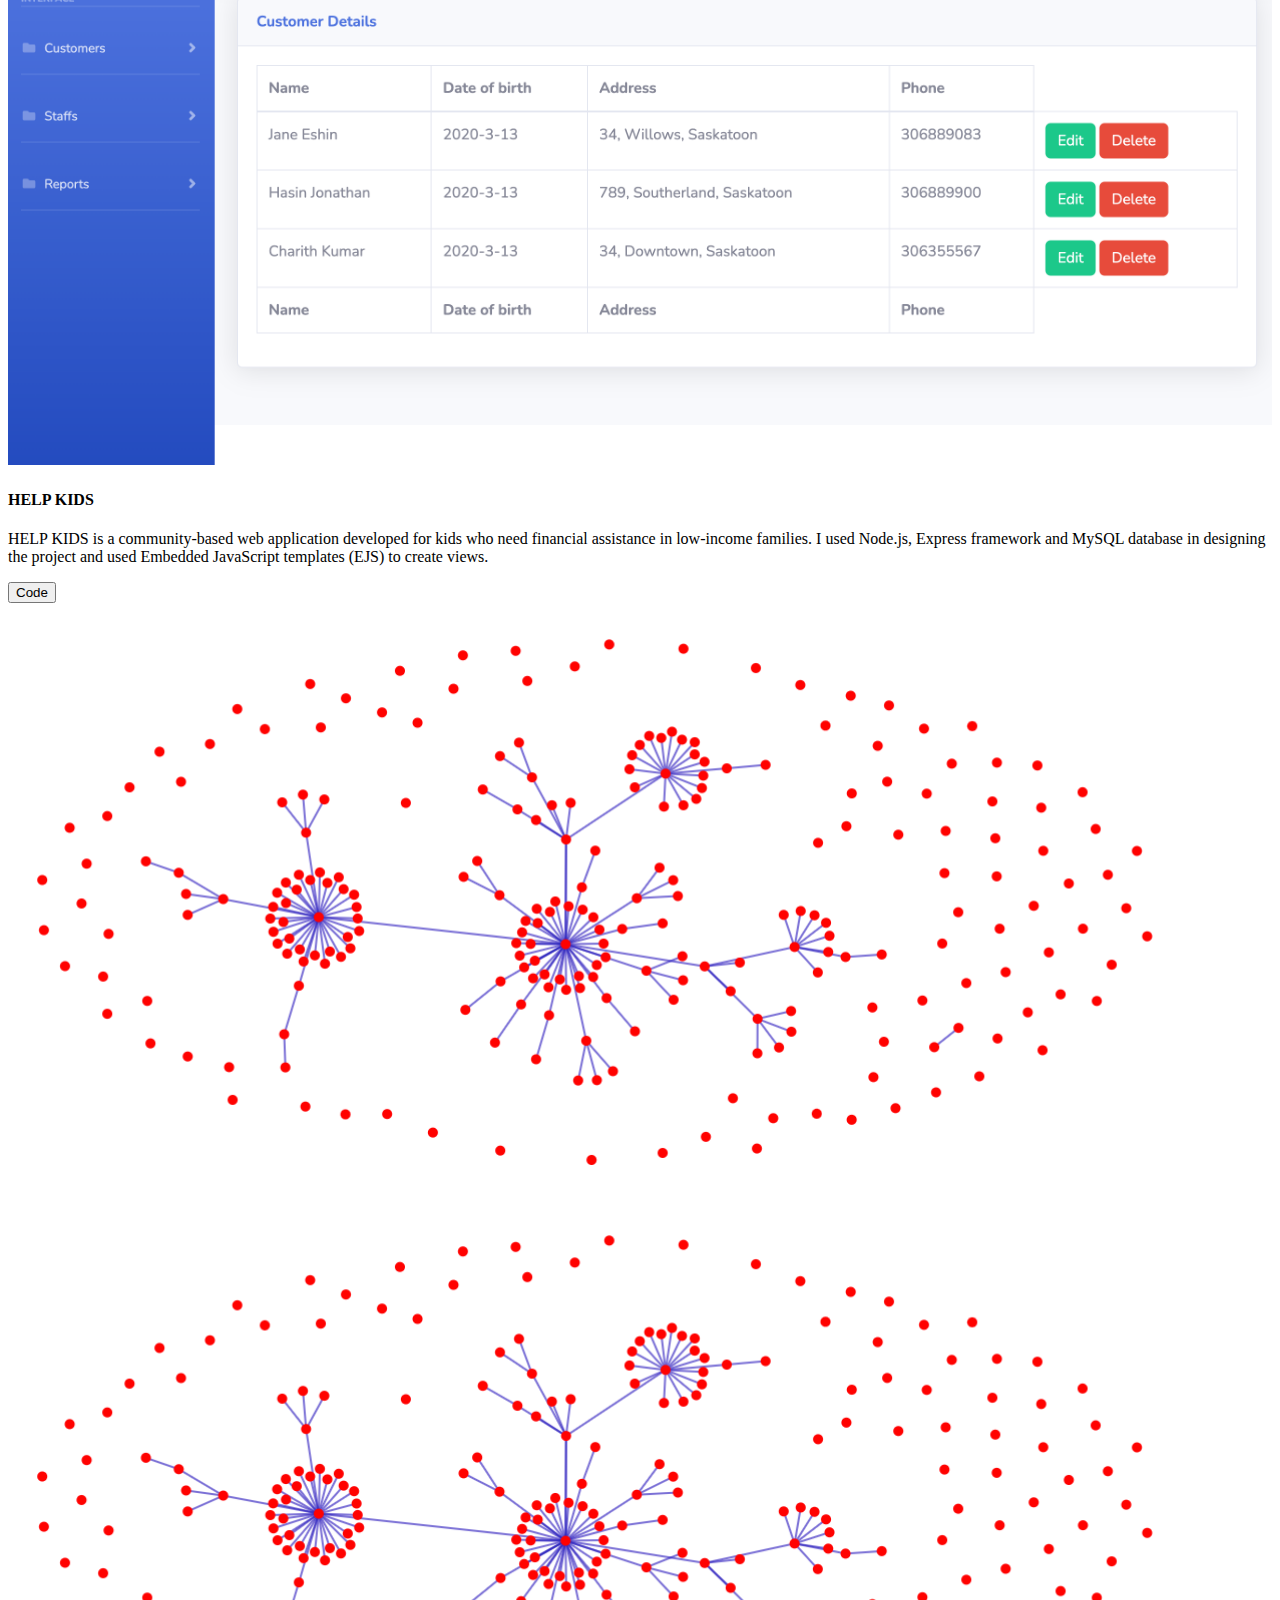
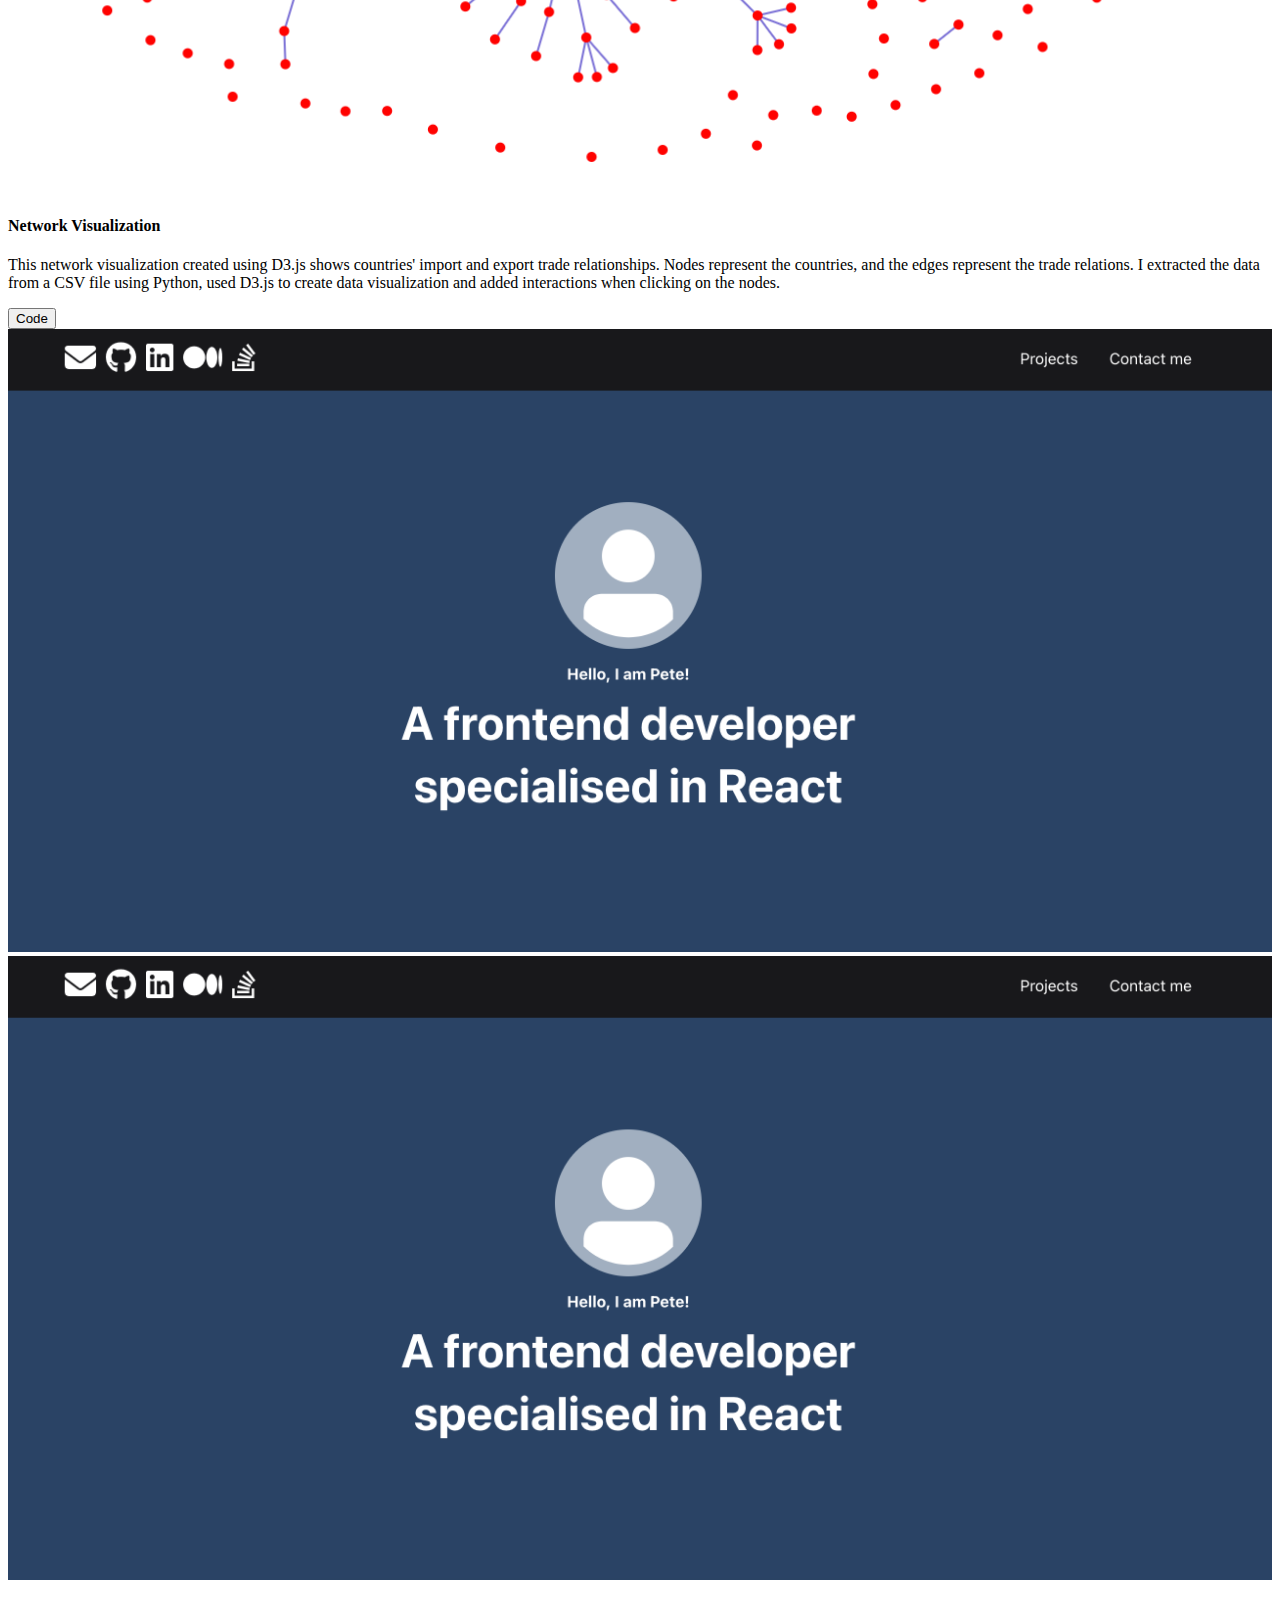
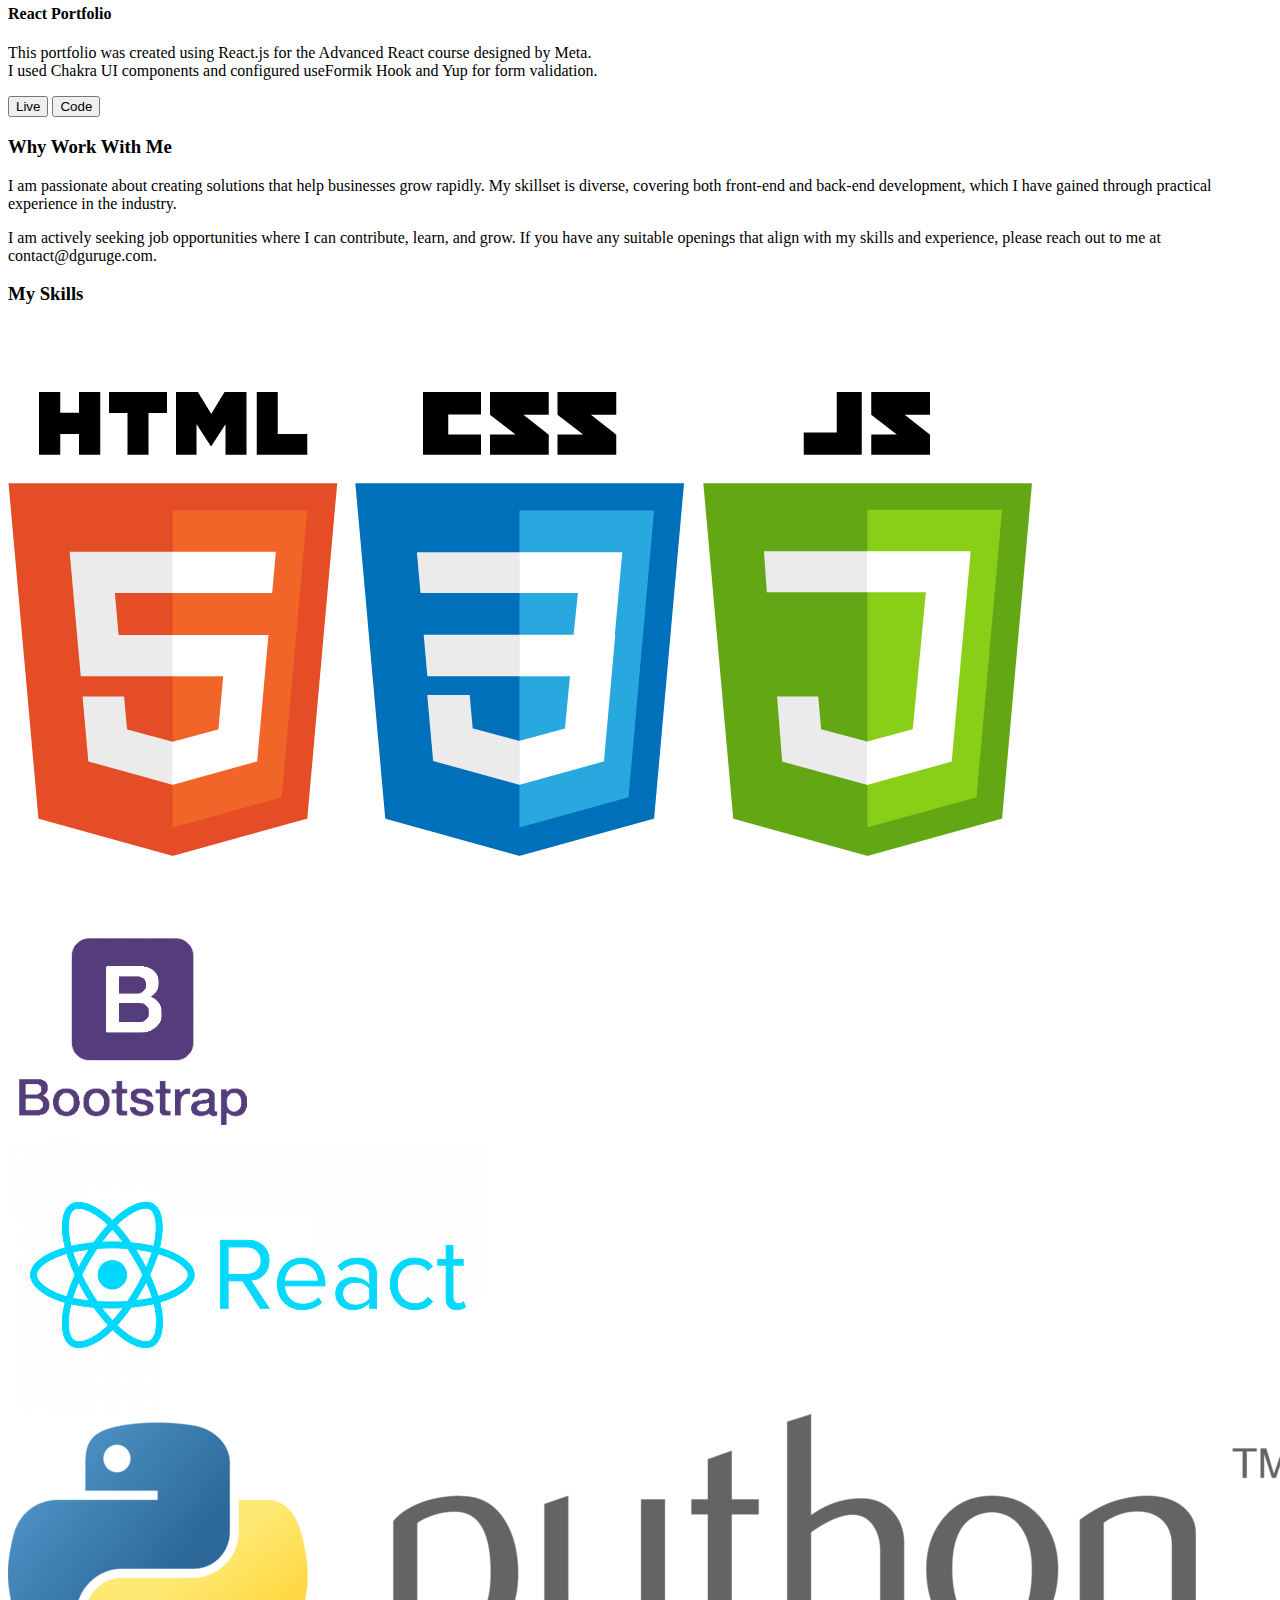
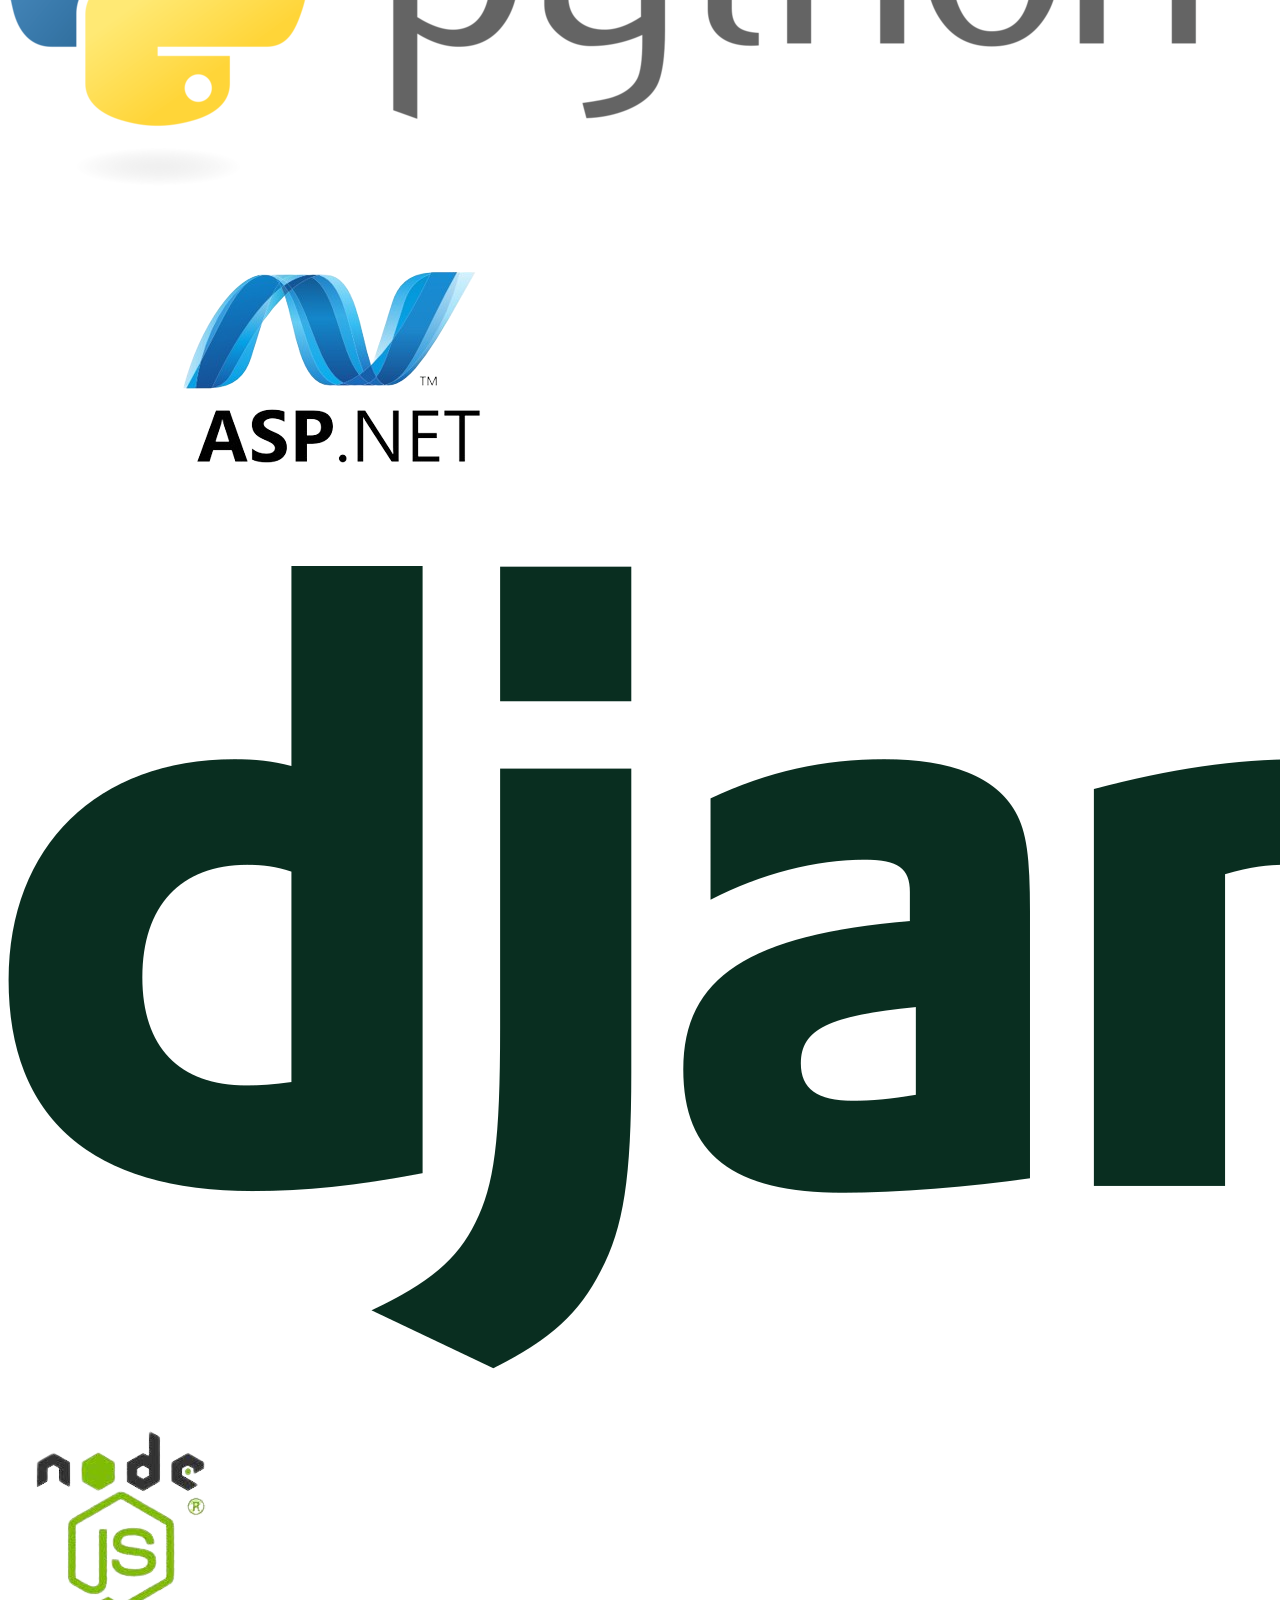
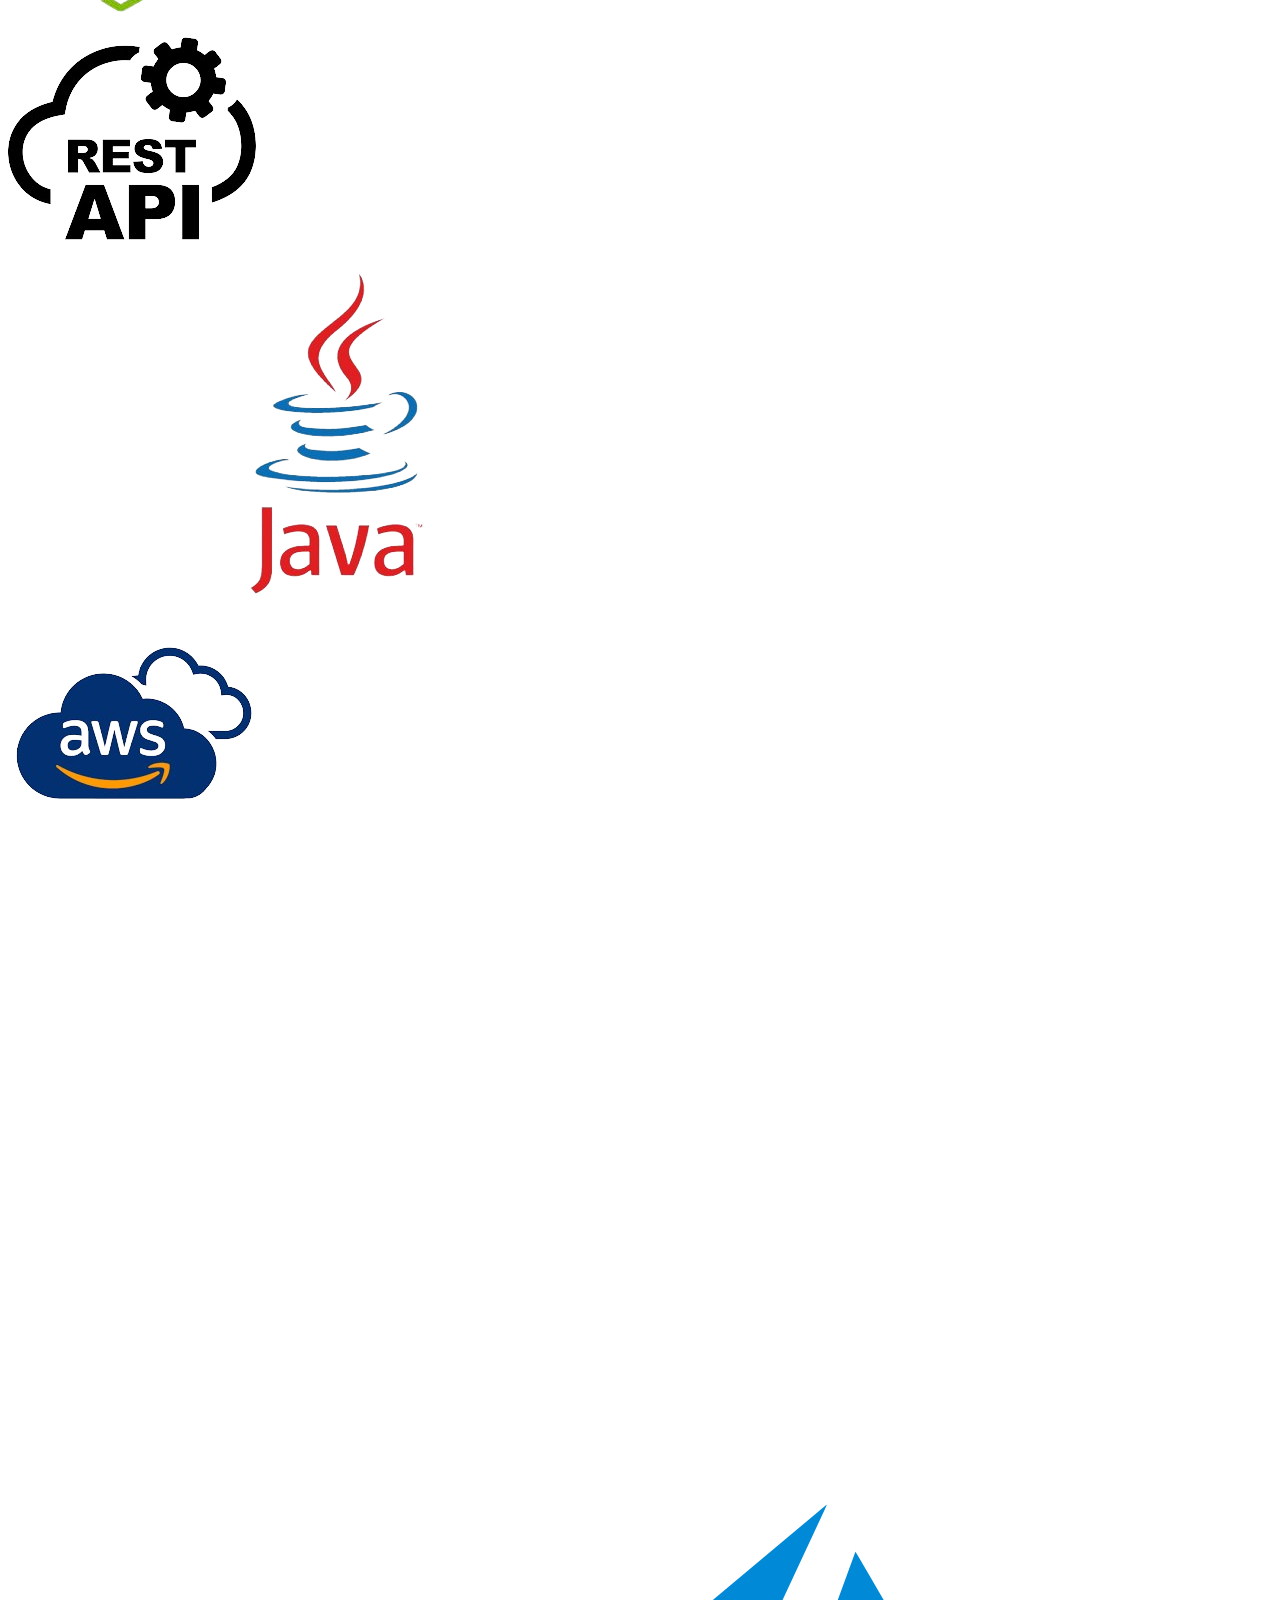
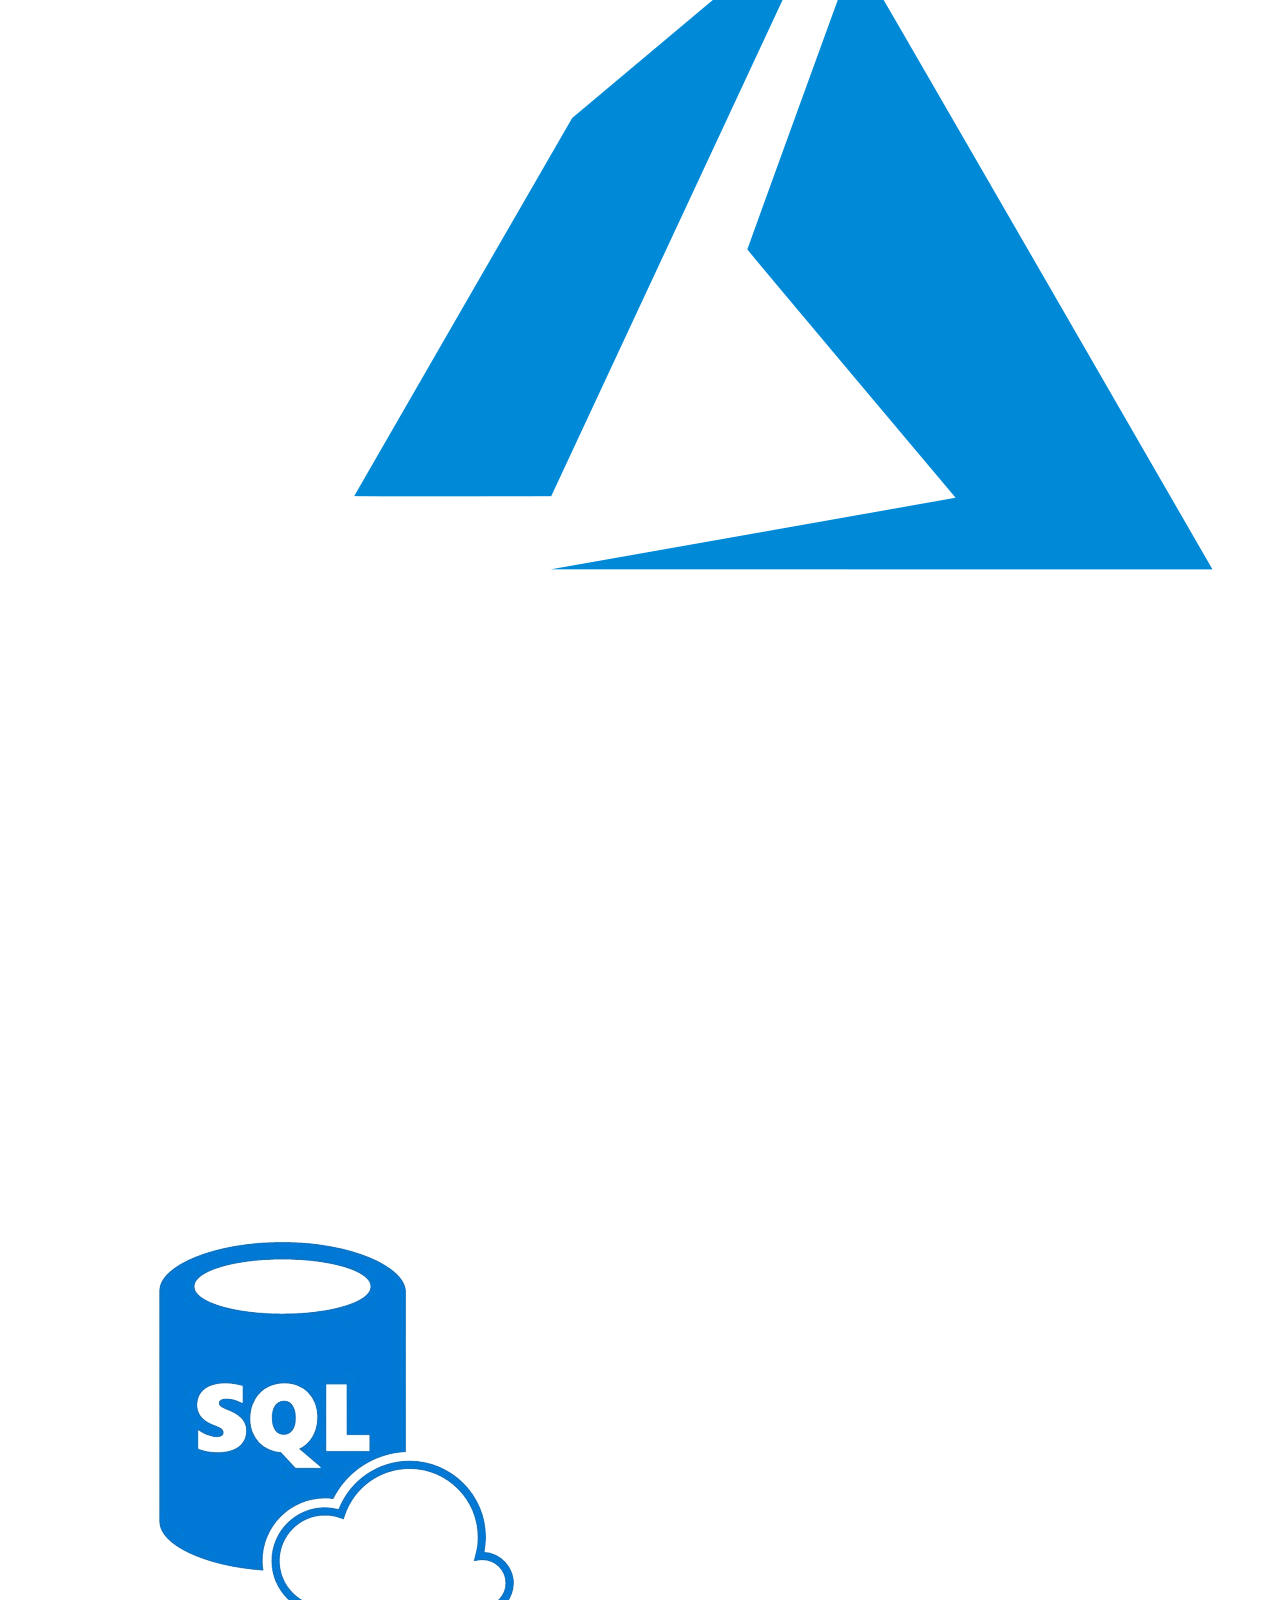
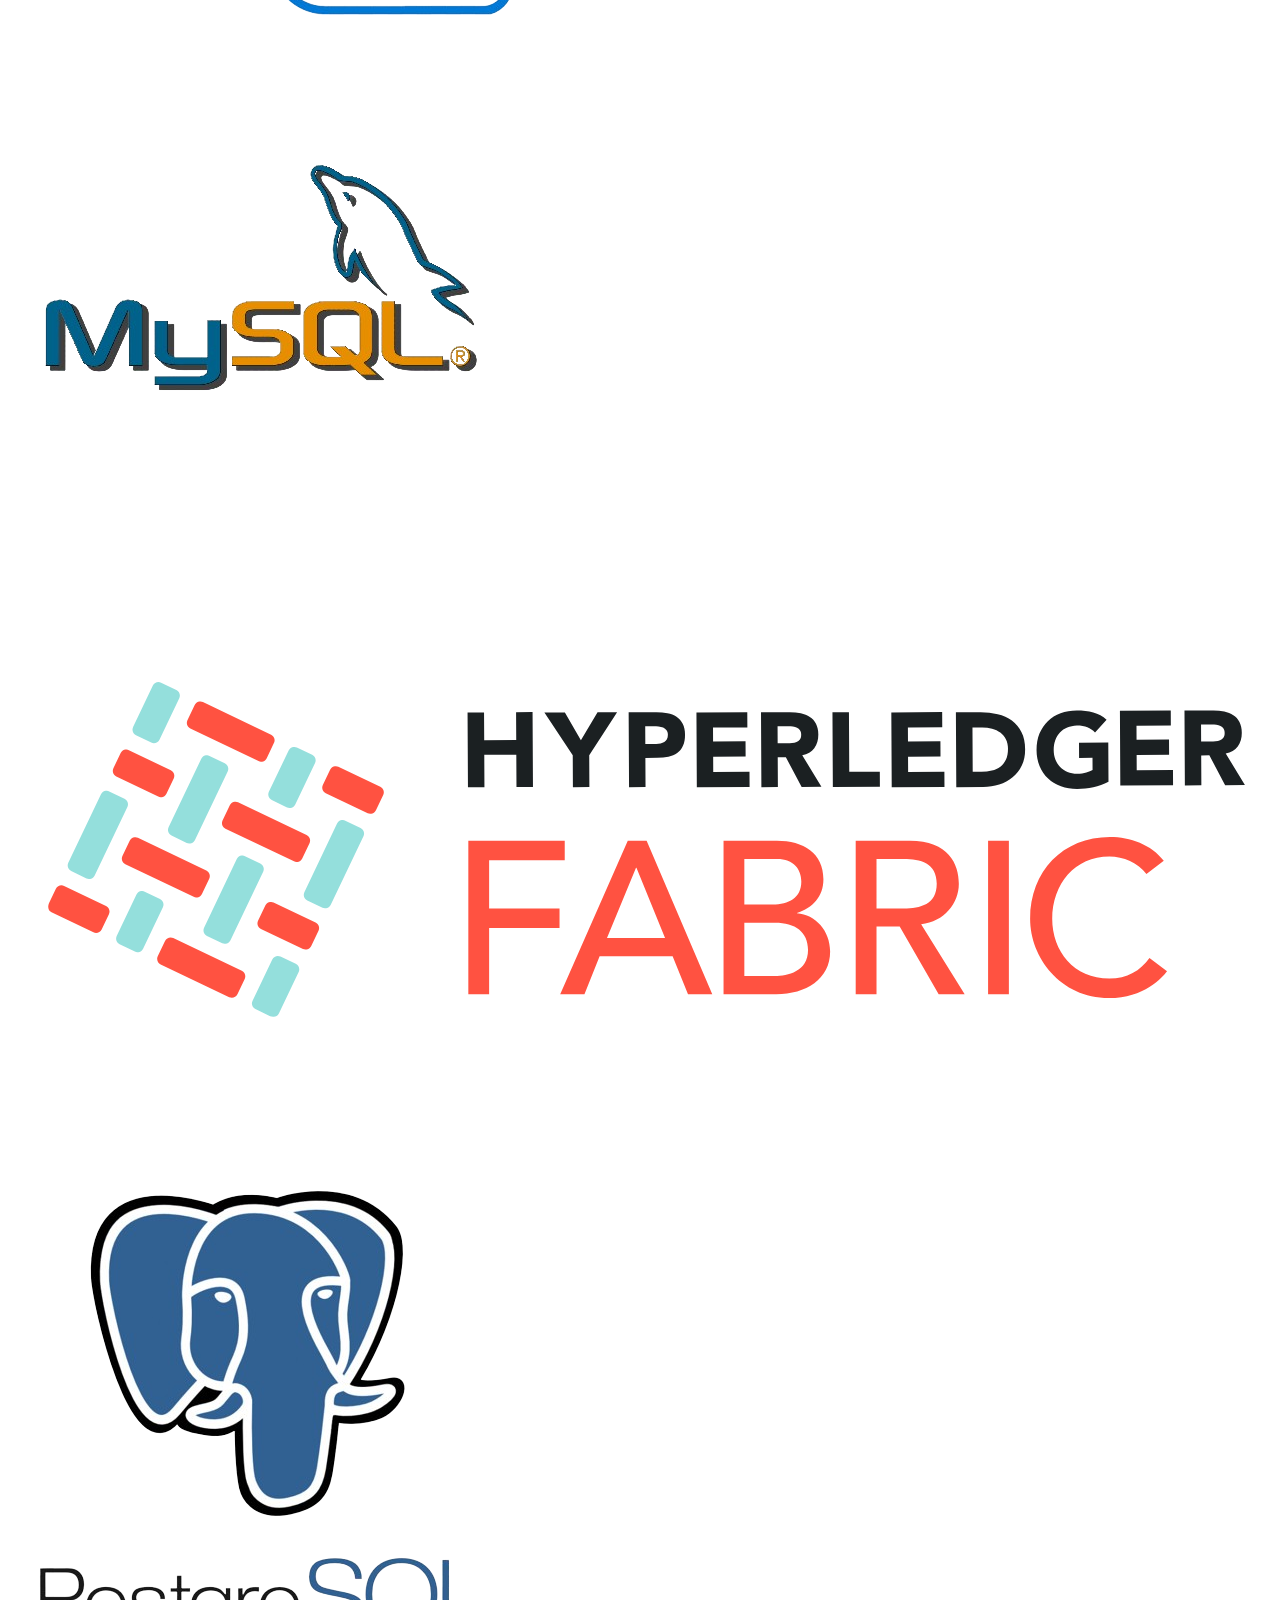
==== commit 11c79e9e: "Updated links" ====
--- a/Index.html
+++ b/Index.html
@@ -76,9 +76,9 @@
             </a>
            
            <!--  <a href="https://drive.google.com/drive/folders/1D943mhyxoeLR1X7yl84L0T0NDXxobIH1?usp=drive_link" target="_blank" class="btn btn-dark rounded-pill text-white border border-bisque mb-5"></a> -->
-            <a href="pdf.html" target="_blank" class="btn btn-dark rounded-pill text-white border border-bisque mb-5">
+          <!--   <a href="pdf.html" target="_blank" class="btn btn-dark rounded-pill text-white border border-bisque mb-5">
               <i class="fa fa-file fa-1x"></i> Resume
-            </a>
+            </a> -->
             <a href="#Portfolio" class="nav-link px-2 " style="color: #D9D9D9;"> <p id="demo"></p></a>
             
 
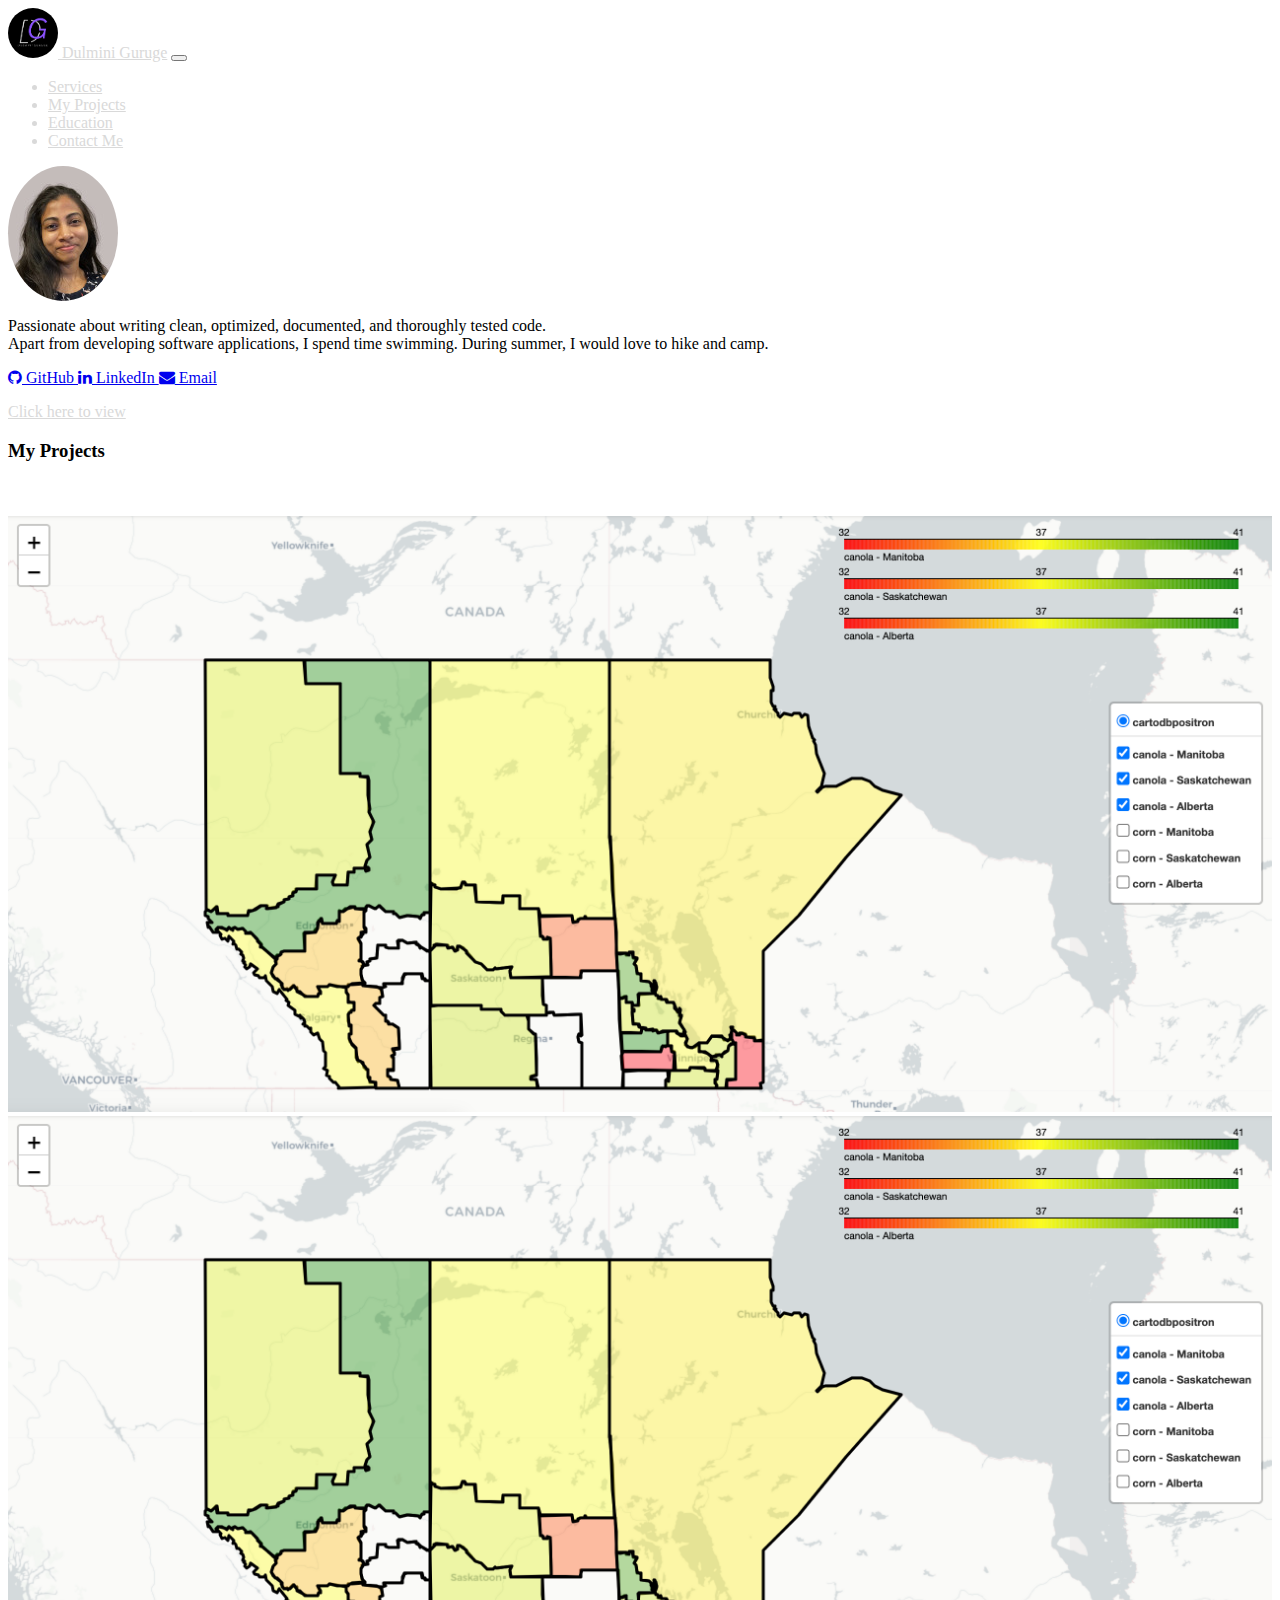
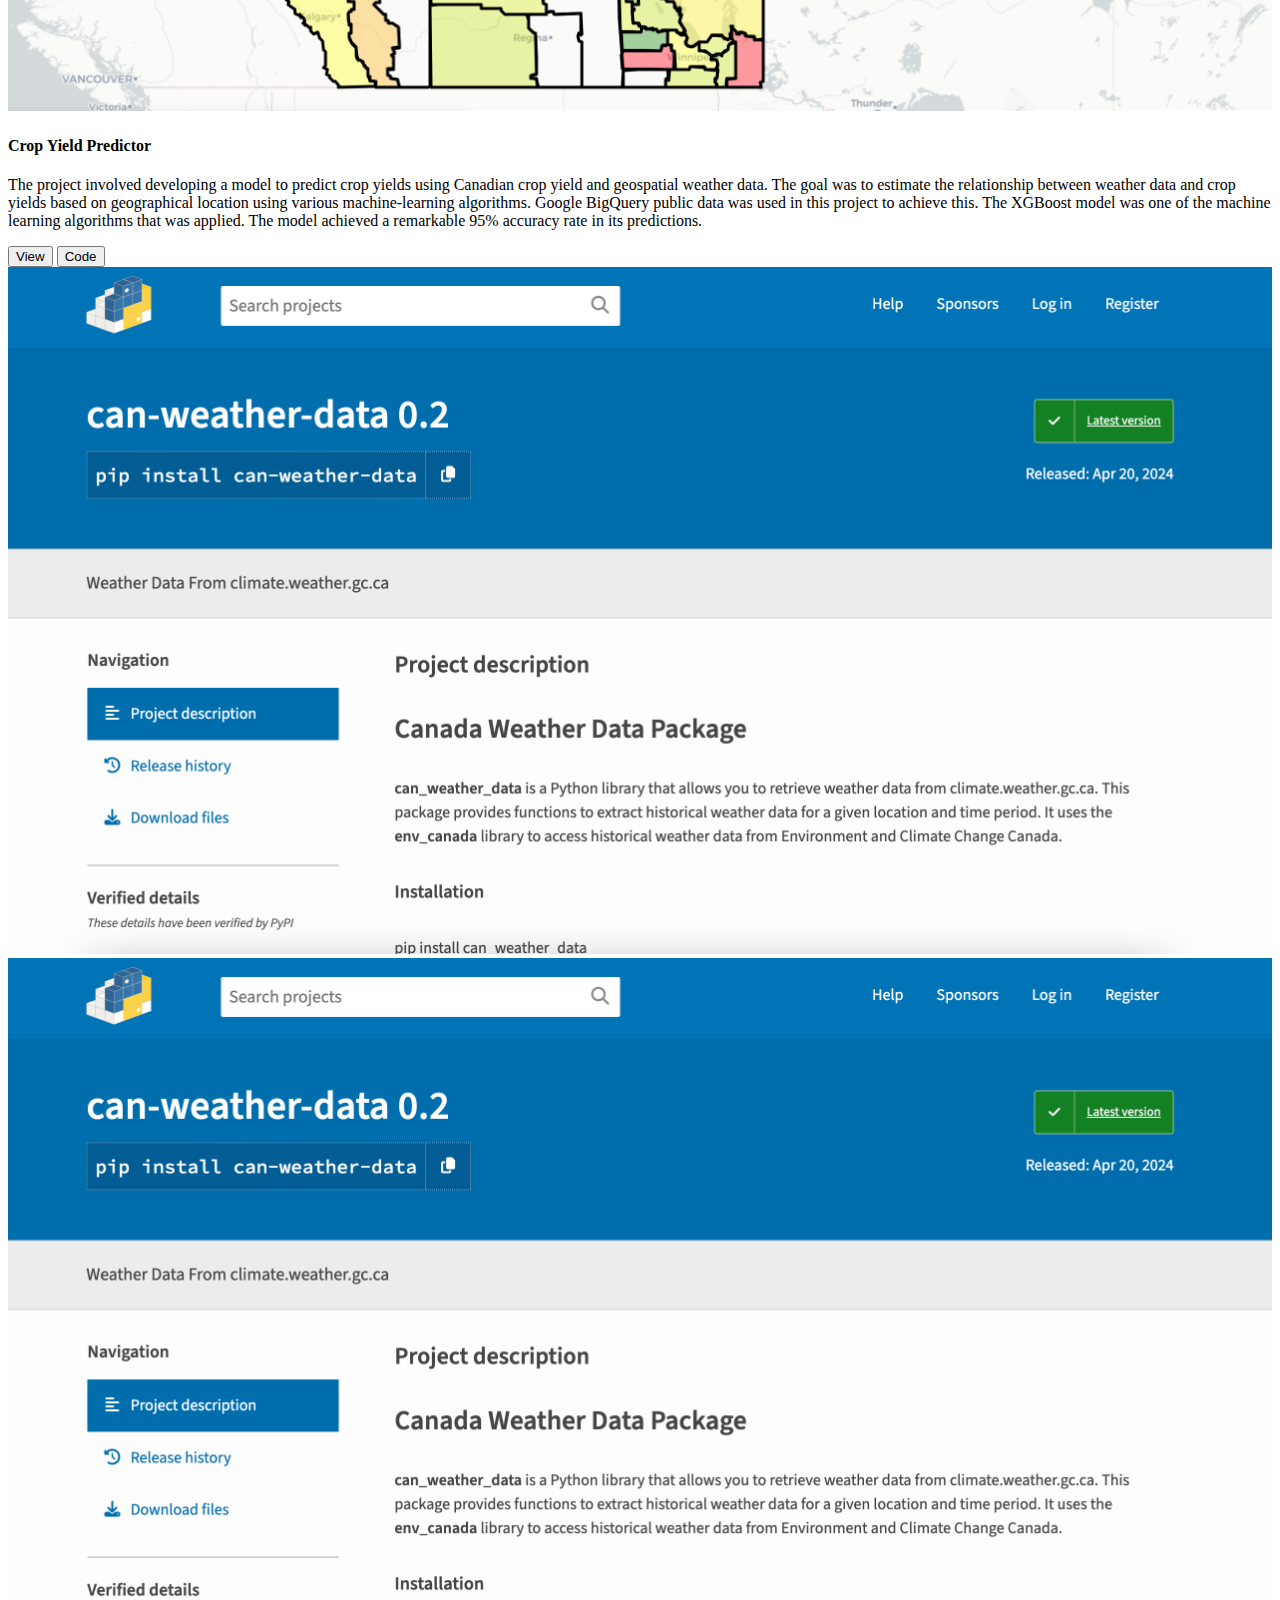
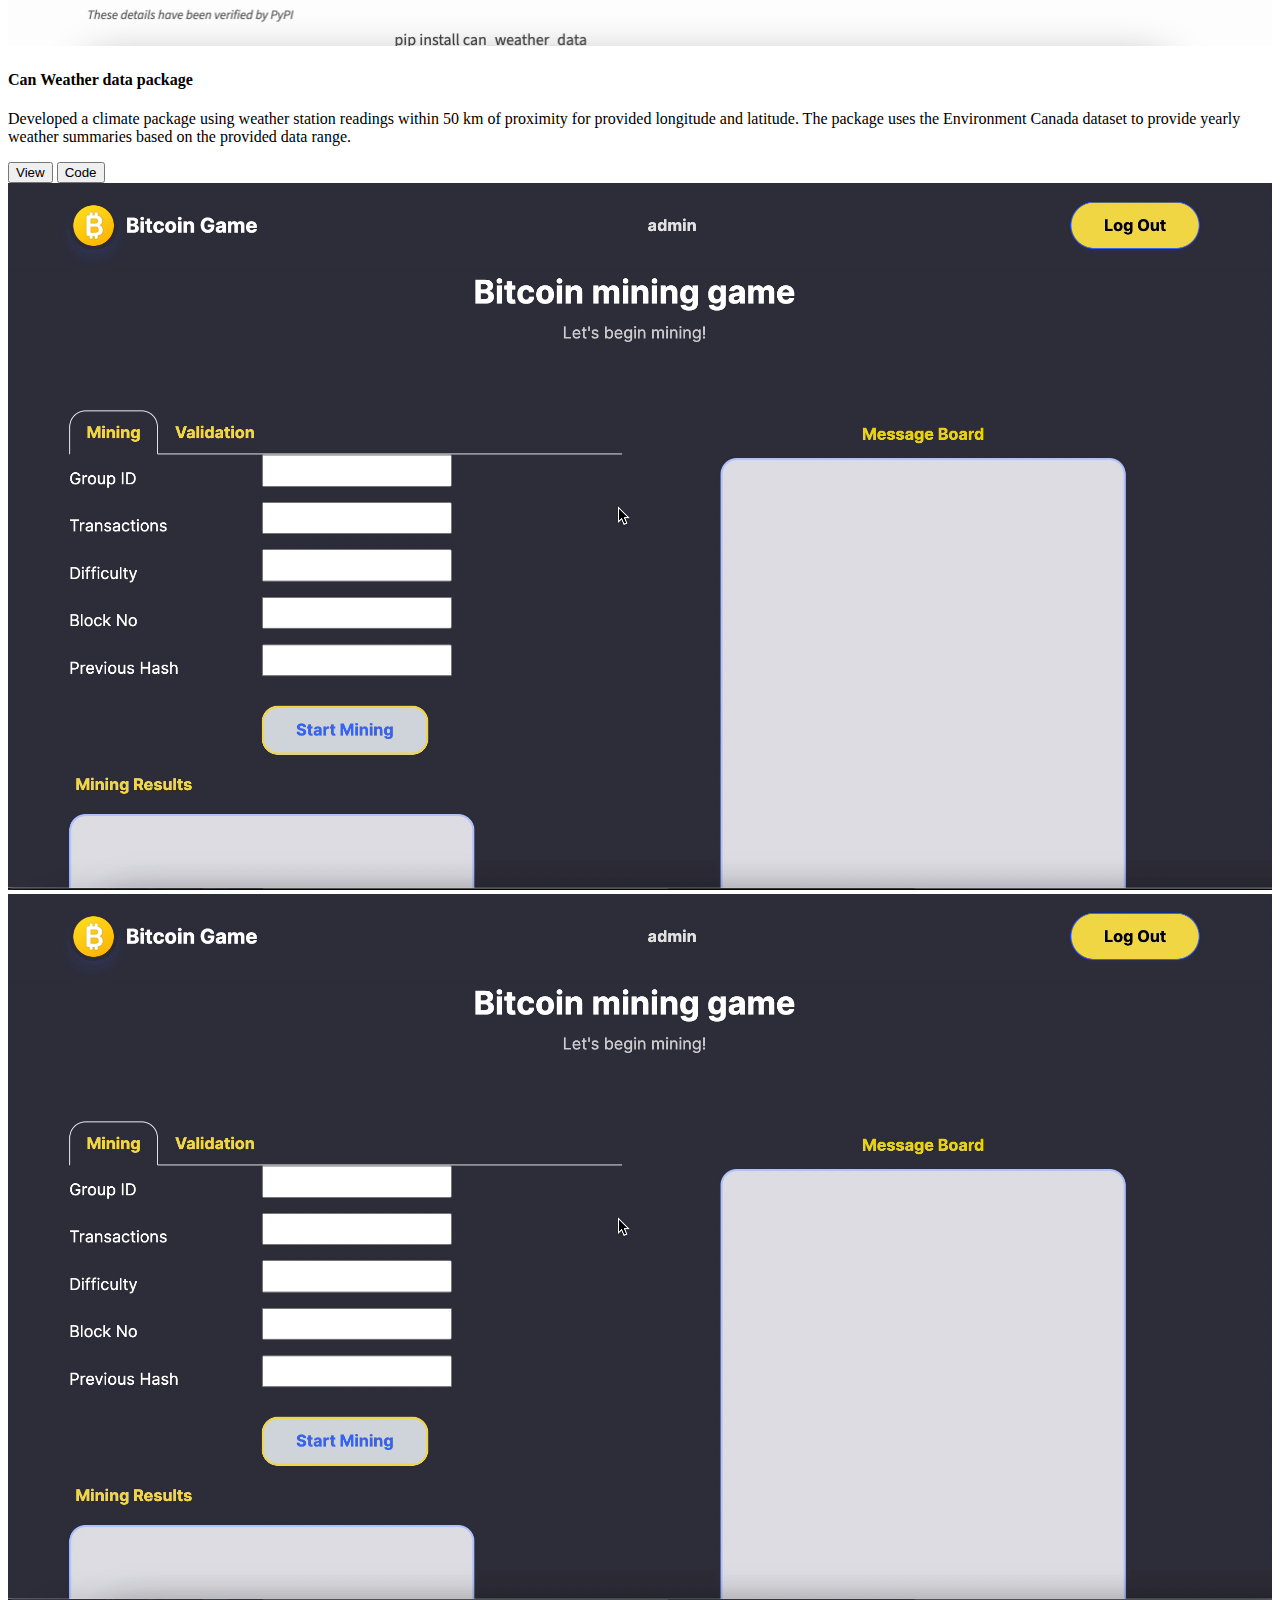
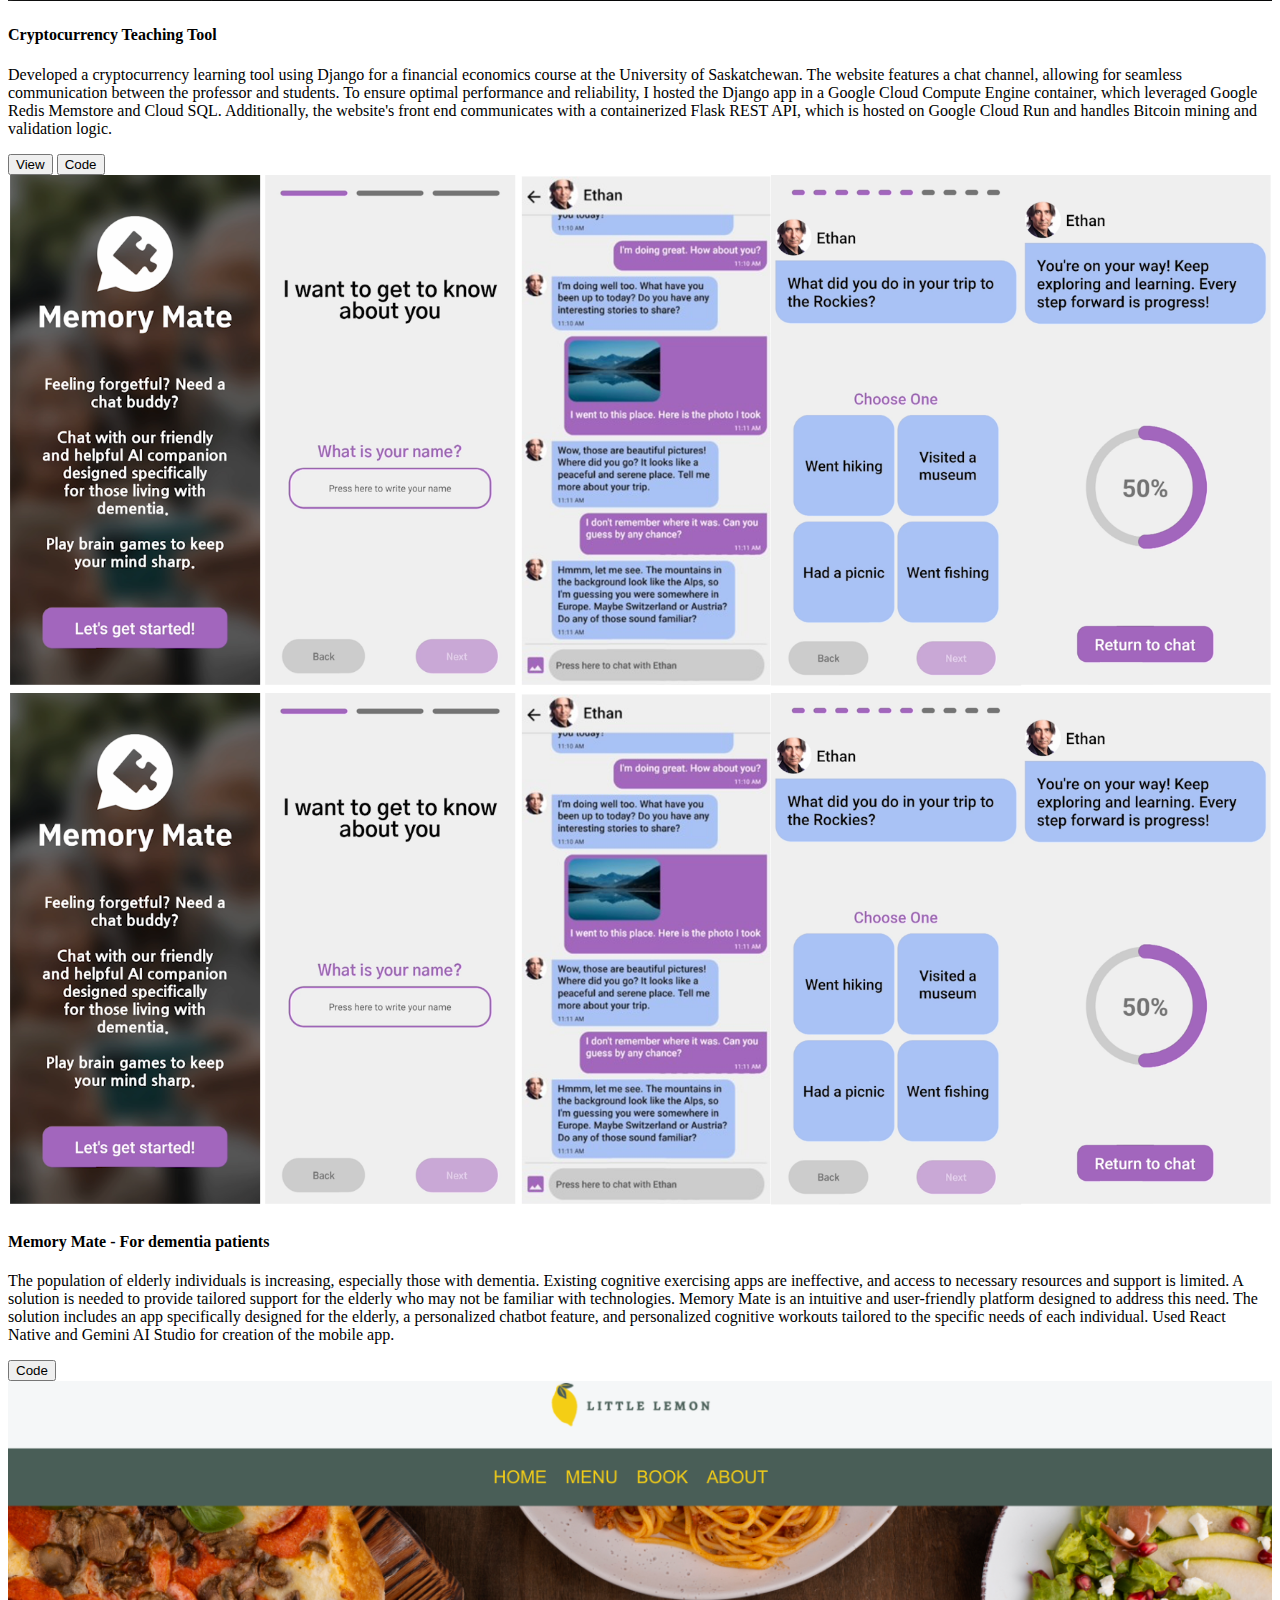
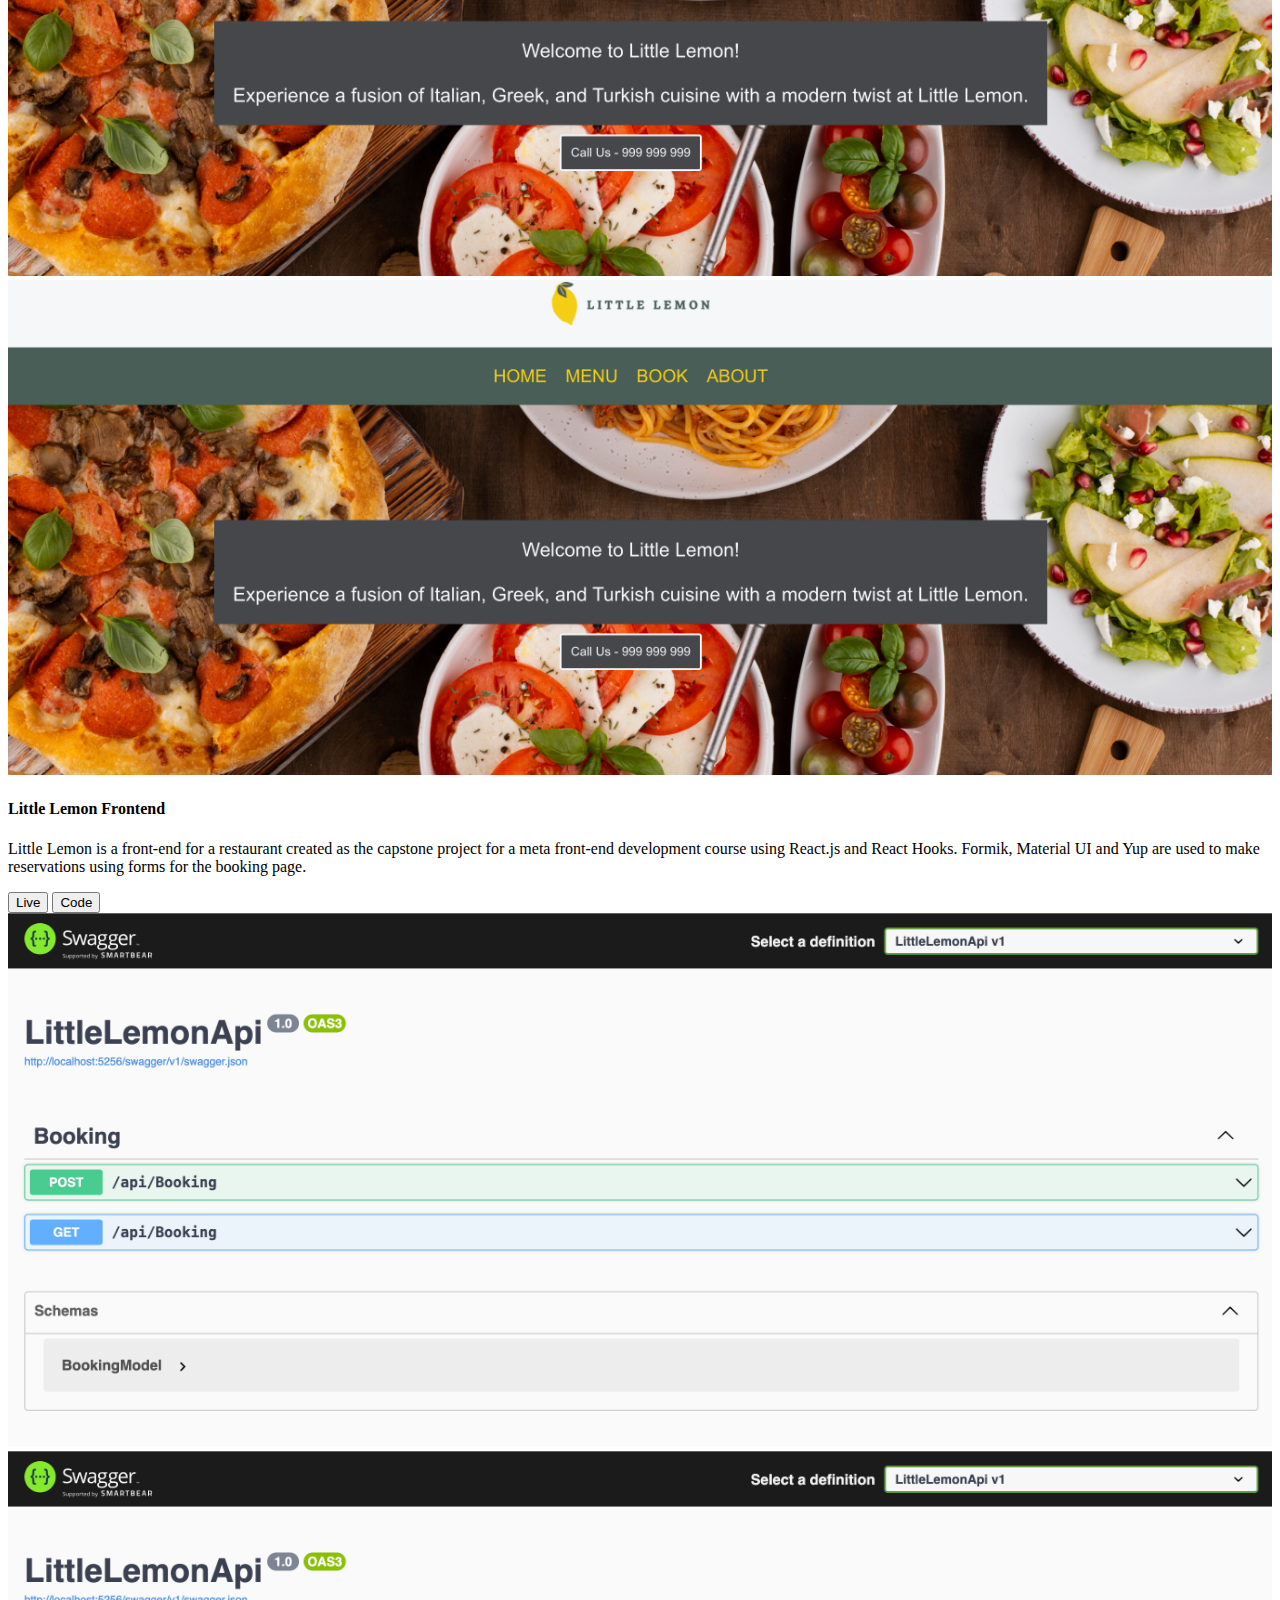
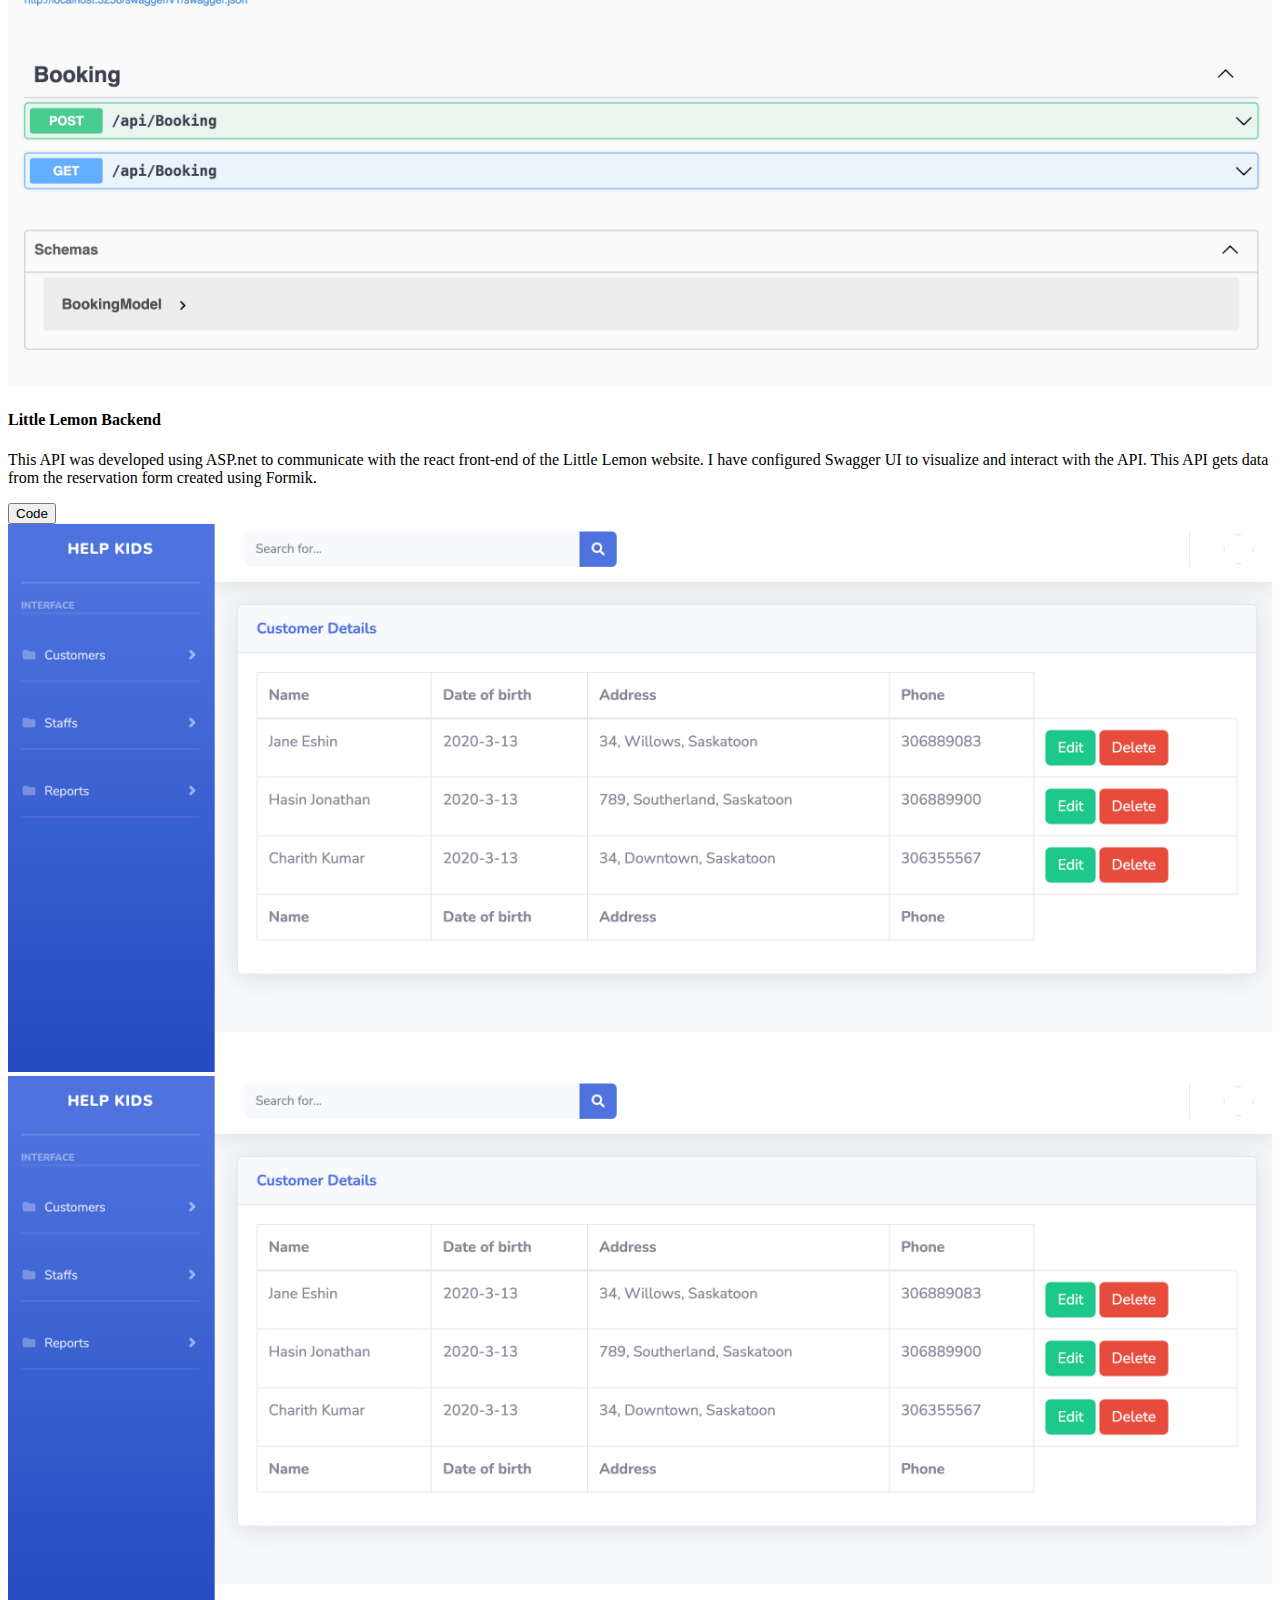
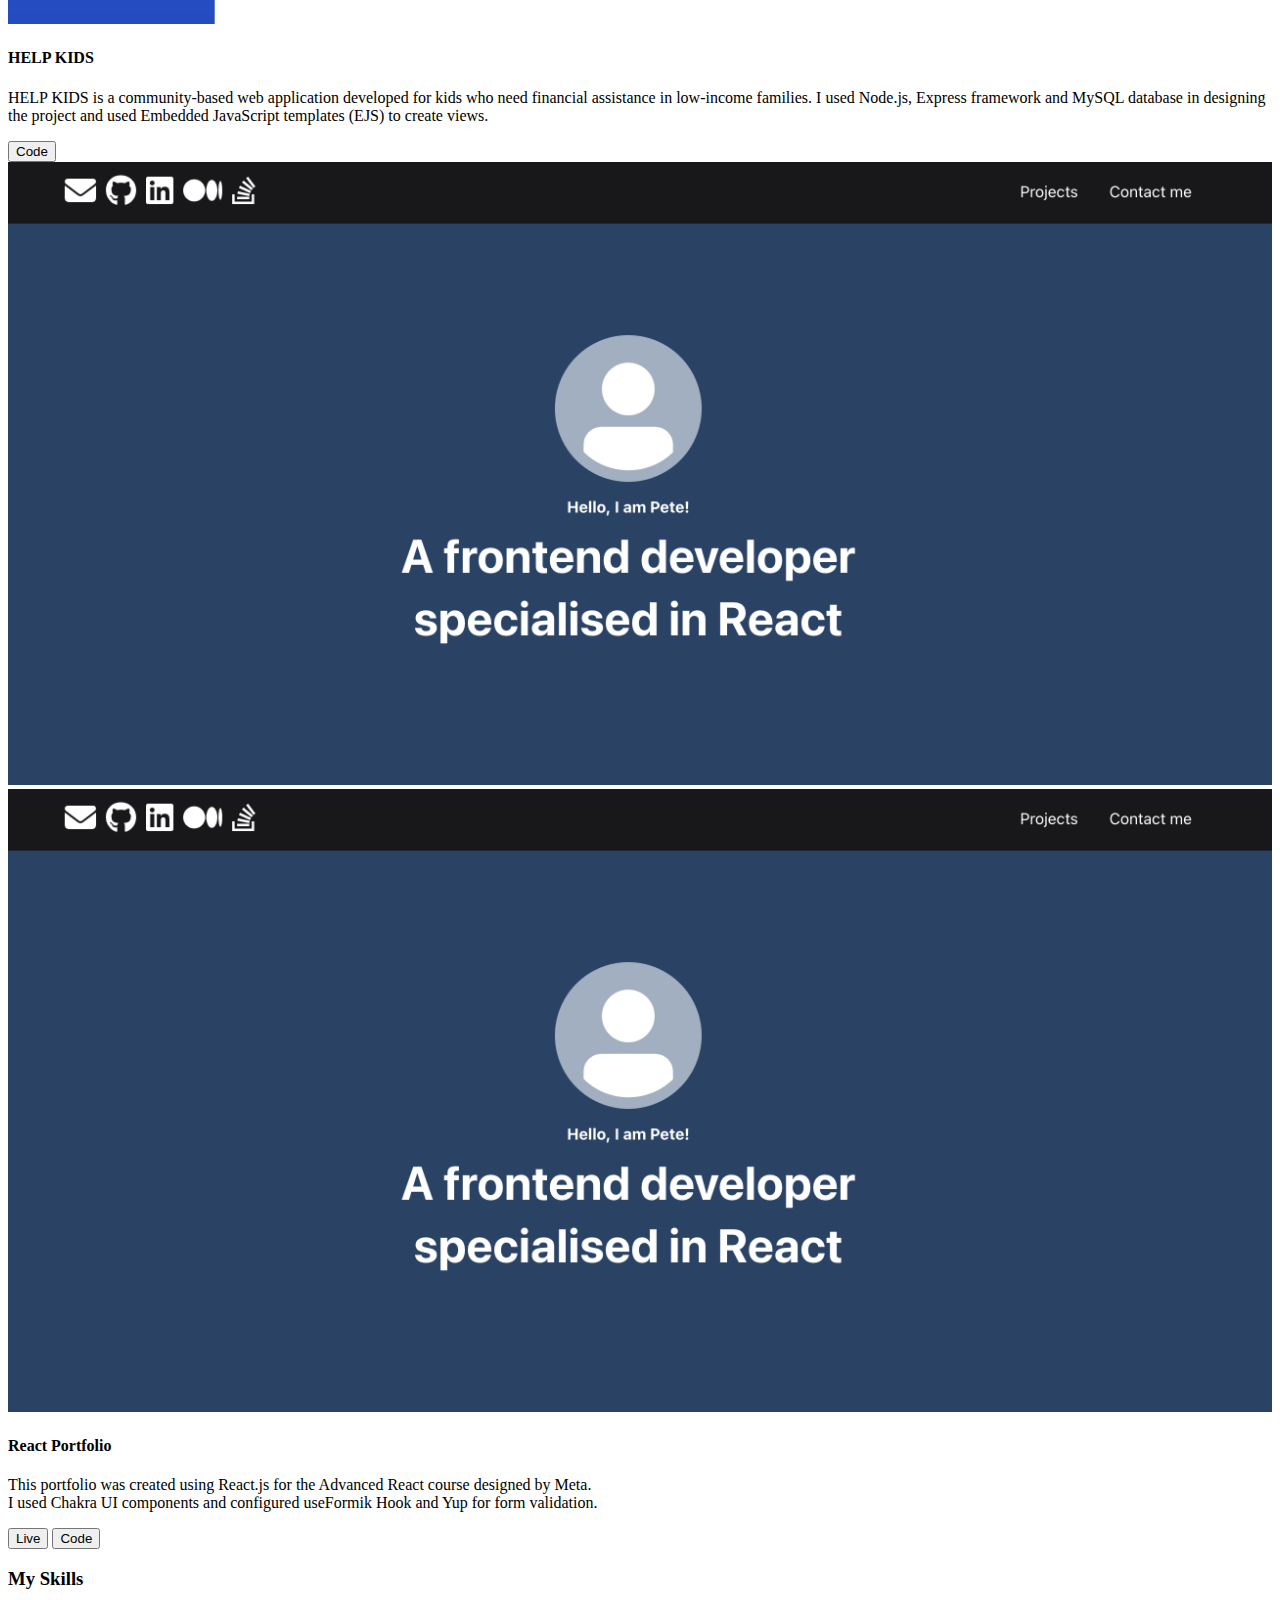
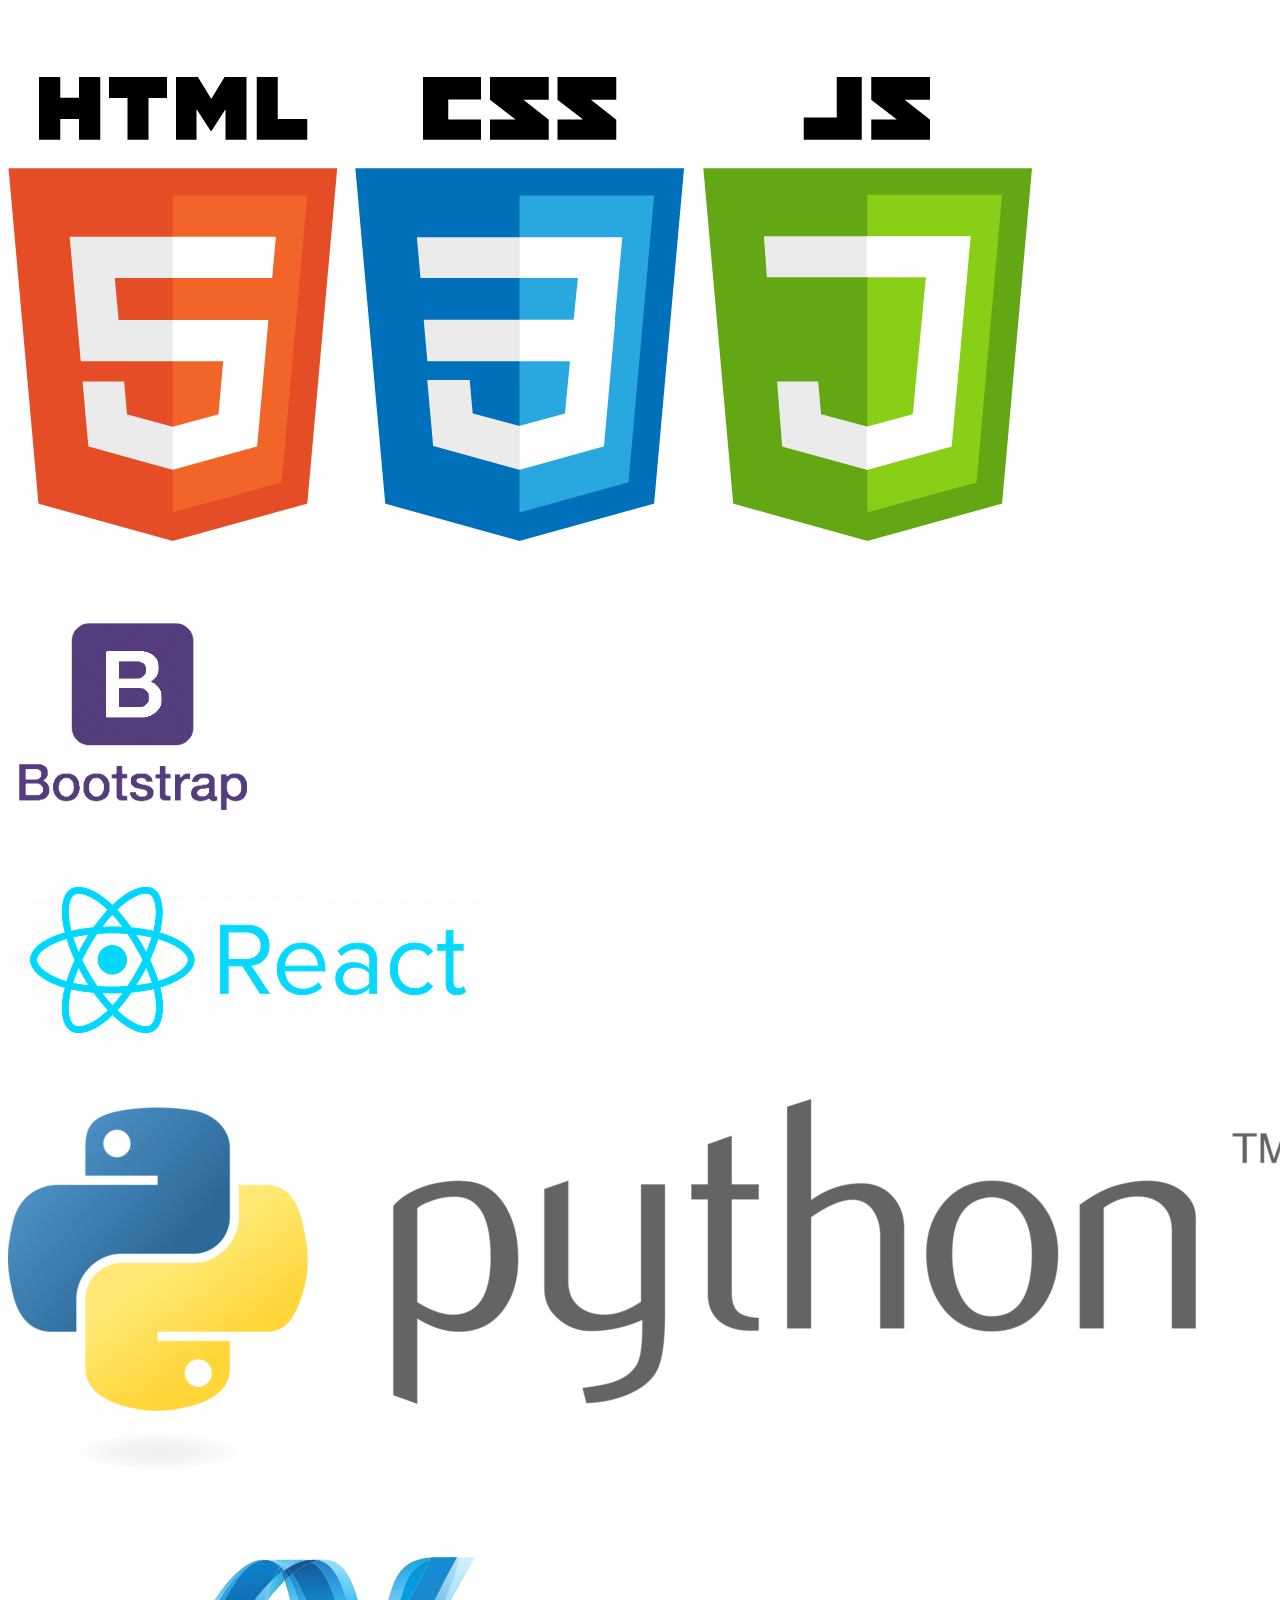
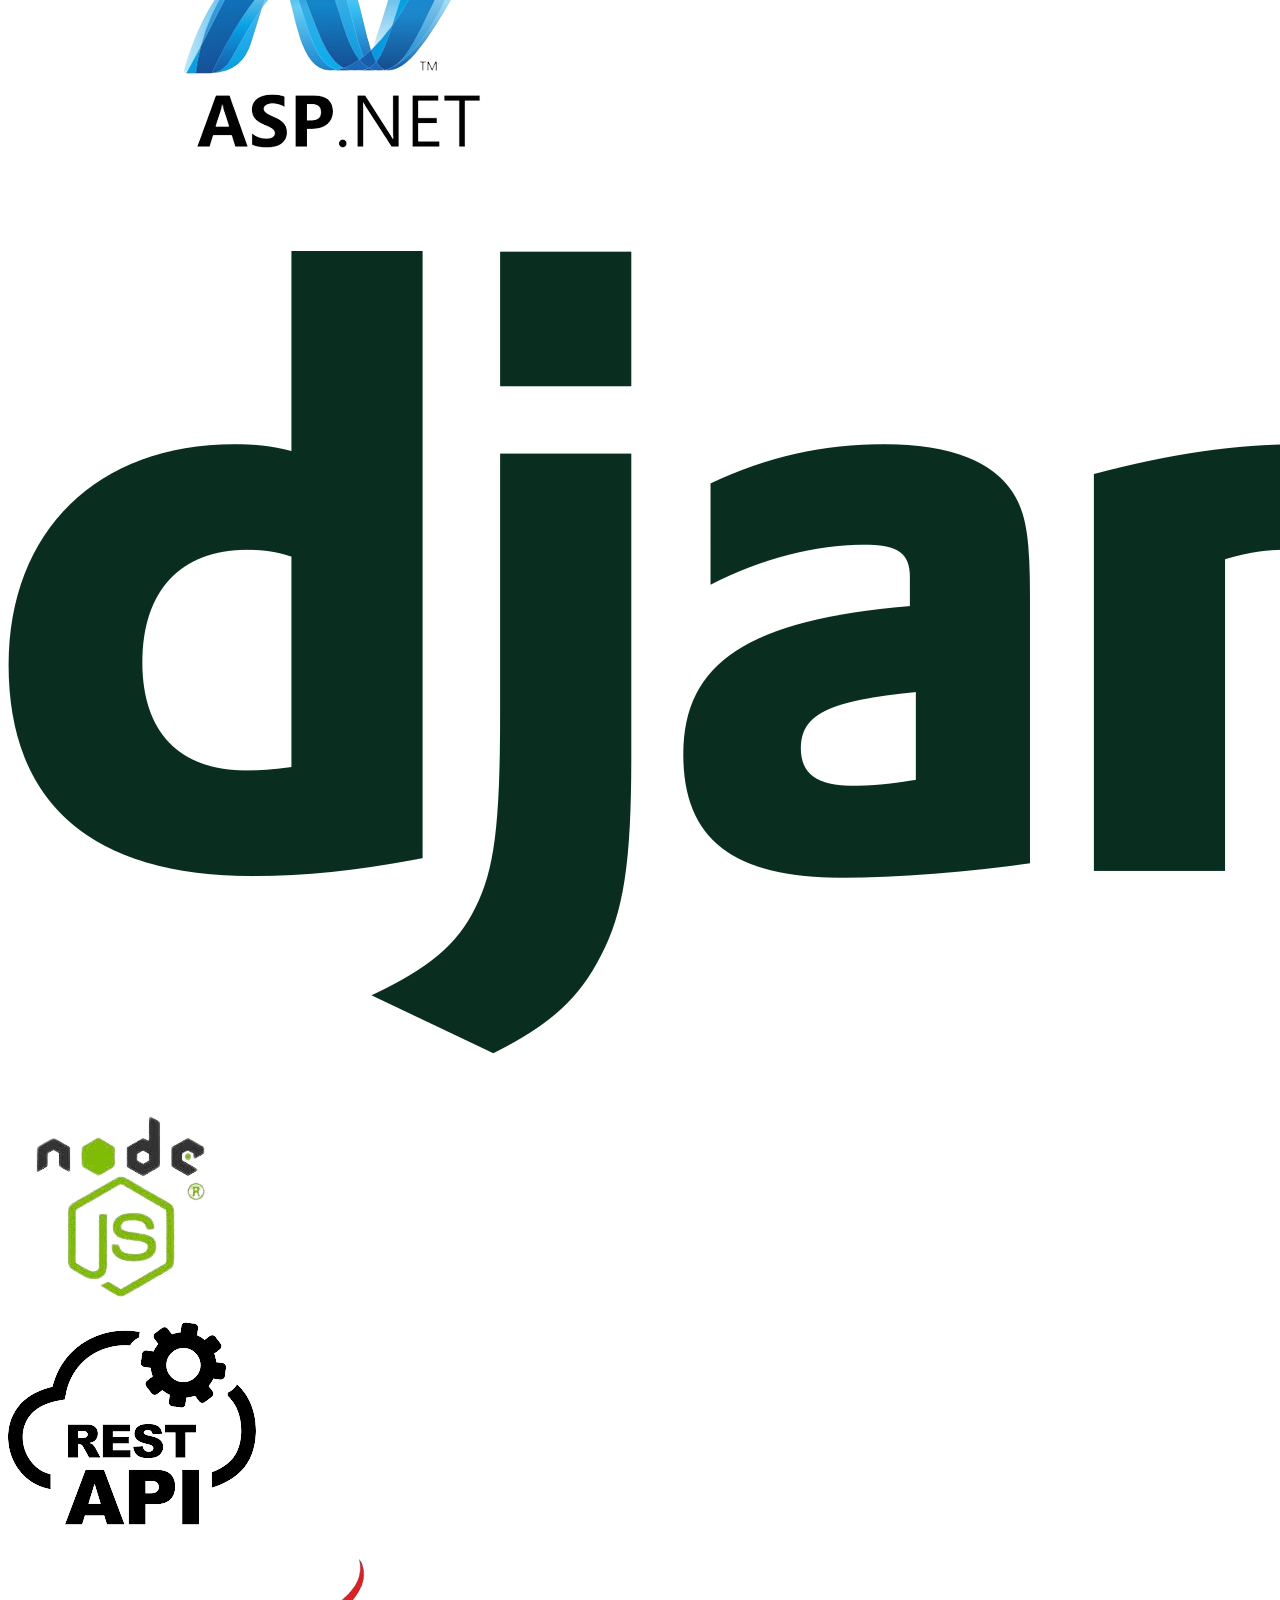
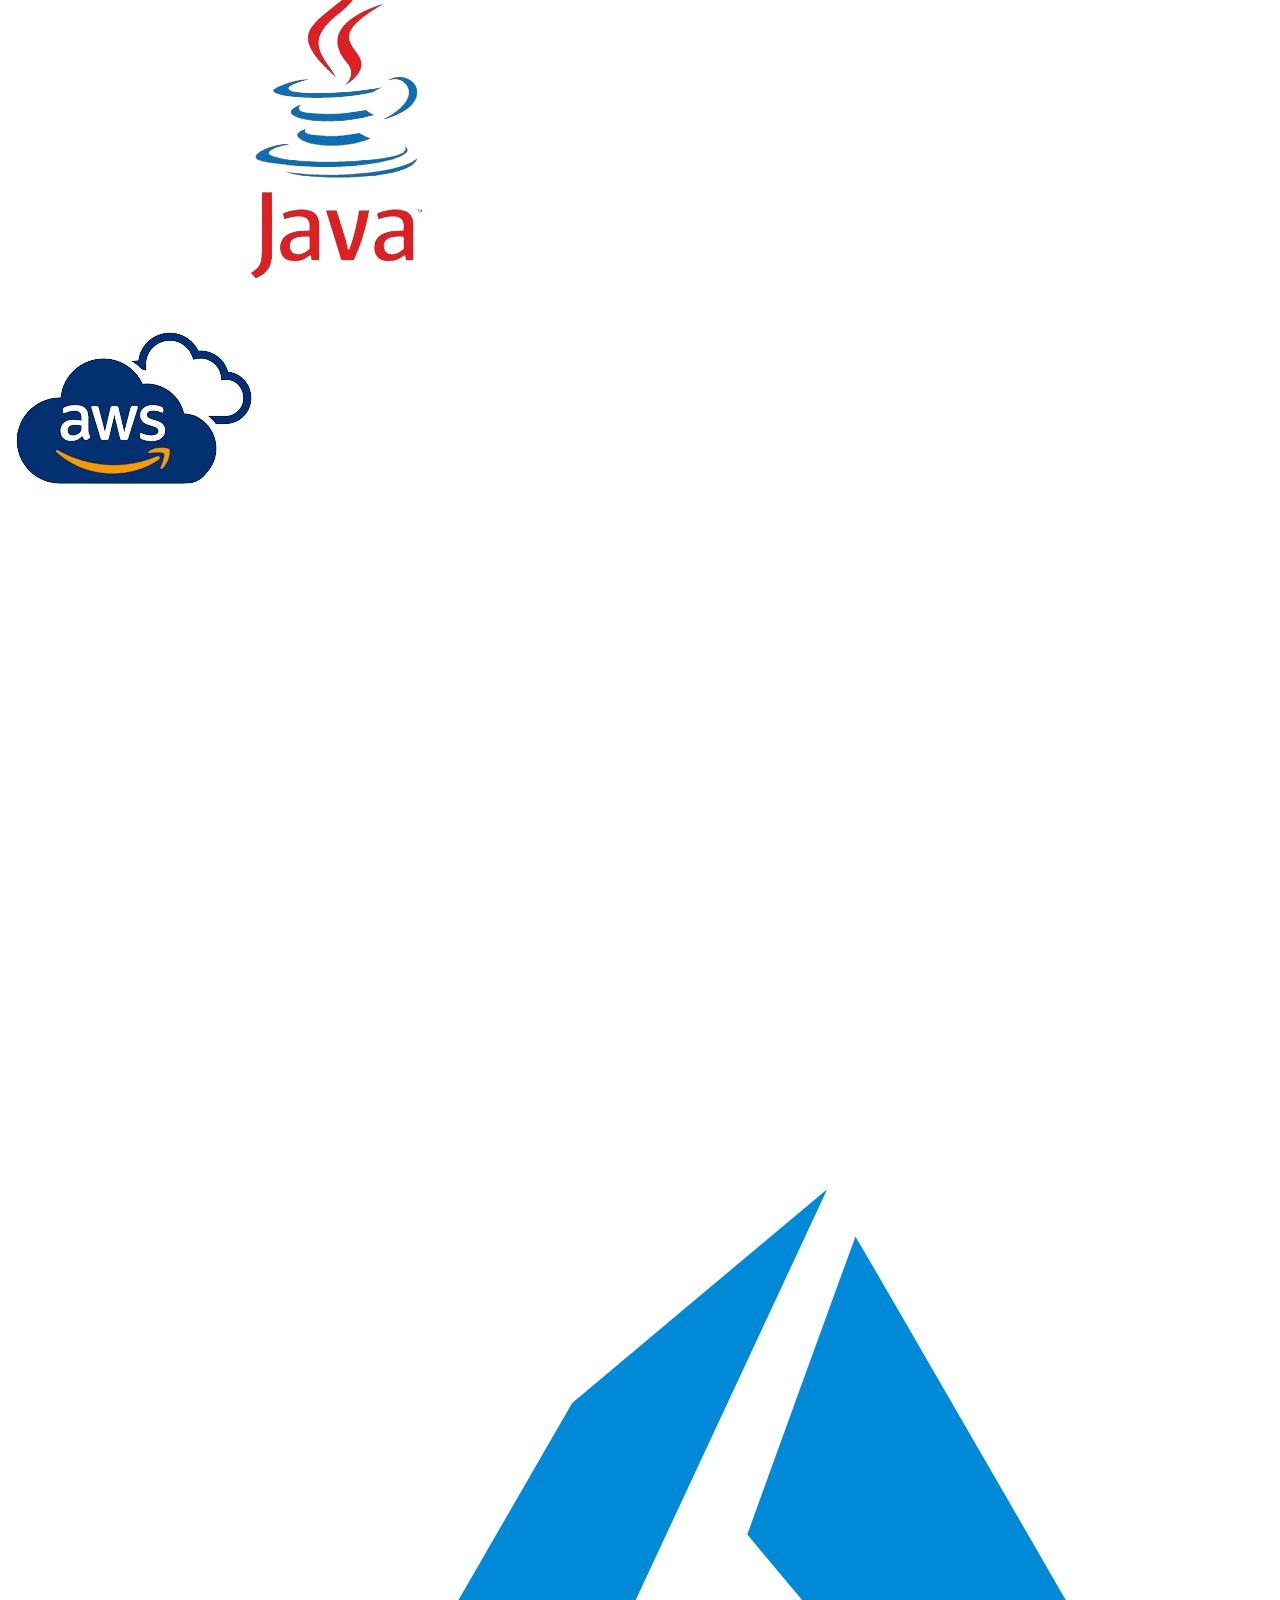
==== commit 7a803810: "Updated the projects" ====
--- a/Index.html
+++ b/Index.html
@@ -59,9 +59,10 @@
           <div class="mt-3">
             
 
-            <h2>Software Developer</h2>
+            <!-- <h2>Software Developer</h2> -->
             <p>
               Passionate about writing clean, optimized, documented, and thoroughly tested code. 
+              <br/>Apart from developing software applications, I spend time swimming. During summer, I would love to hike and camp.
               
               <!-- Experienced in React, Django and ASP.net web development -->
             </p>
@@ -118,43 +119,22 @@
 
     </section>
     <!--Services-->
-
-    <div class="container marketing mt-5" id="Services">
-      <div class="text-center m-5"><h3 class="fw-bolder">My Services</h3></div>
-      
-
-      <!-- Three columns of text below the carousel -->
-      <div class="row">
-        <div class="col-lg-4">
-          <!-- <svg class="bd-placeholder-img rounded-circle" src="./img/frontend.svg" width="140" height="140" xmlns="http://www.w3.org/2000/svg" role="img" aria-label="Placeholder: 140x140" preserveAspectRatio="xMidYMid slice" focusable="false"><rect width="100%" height="100%" fill="#777"/><text x="50%" y="50%" fill="#777" dy=".3em">140x140</text></svg>
-   -->
-          <img class="w-5 p-5 align-items-right " src="img/frontend.svg" alt="" width="304" height="236"/>
-          <h5>Front End Development</h5>
-          <div class="justify-content">
-            <p>I am skilled in developing web applications using React.js, Bootstrap, CSS, HTML, and JavaScript. Additionally, I have experience in creating desktop applications using PyQt5 and building websites using Squarespace.</p>
-          </div>
-        
-        
-
-        </div><!-- /.col-lg-4 -->
-        <div class="col-lg-4">
-          <img class="w-5 p-5 align-items-right " src="img/backend.svg" alt="" width="304" height="236"/>
-        
-          <h5>Back End Development</h5>
-          <p>I develop company dashboards and REST APIs using ASP.NET MVC and Django. I am skilled in SQL, MySQL, NoSQL, Python, Java, and C. I have worked with Azure, AWS, Docker, and Linux.</p>
-         
-        </div><!-- /.col-lg-4 -->
-        <div class="col-lg-4">
-          <!-- <svg class="bd-placeholder-img rounded-circle" width="140" height="140" xmlns="http://www.w3.org/2000/svg" role="img" aria-label="Placeholder: 140x140" preserveAspectRatio="xMidYMid slice" focusable="false"><title>Placeholder</title><rect width="100%" height="100%" fill="#777"/><text x="50%" y="50%" fill="#777" dy=".3em">140x140</text></svg> -->
-          <img class="w-5 p-5 align-items-right " src="img/dataanlyst.svg" alt="" width="304" height="236"/>
-          <h5>Data Vizualization</h5>
-          <p>
-            I have experience in collecting data, cleaning data, analysing data using Python along with libraries like numpy and pandas. Futher, I have experience in vizualizing data using D3.js.
-          </p>
-          
-        </div><!-- /.col-lg-4 -->
-      </div><!-- /.row -->
-
+      <!--About me-->
+  <!-- <section class="bg-light rounded-4 mt-5 py-5 px-4 px-md-5">
+    <div class="container px-5">
+        <div class="row gx-5 justify-content-center">
+            <div class="col-xxl-8">
+                <div class="text-center my-5">
+                    <h3 class=" fw-bolder"><span class="text-gradient d-inline">Why Work With Me</span></h3>
+                    <p class="lead fw-light mb-4">I am passionate about creating software solutions and solving leetcode questions. My skillset is diverse, covering both front-end and back-end development, which I have gained through practical experience in the industry.</p>
+                    
+                    <p class="text-muted">Apart from developing software application I spend time swimming. Other than that I would love to hike and do camping during summer.</p>
+                 
+                </div>
+            </div>
+        </div>
+    </div>
+</section> -->
 
   
    
@@ -165,6 +145,135 @@
  
     <div class="container">
       <div class="row  ">
+
+
+        <div class="card g-3">
+          <div class="row no-gutters">
+              <!-- Image on the left for lg and md screens -->
+              <div class="col-lg-6 d-none d-md-block">
+                  <img src="./img/CropPredictions.png" class="card-img" alt="Card image" style="width: 100%; height: 100%;">
+              </div>
+        
+               <!-- Image on top of the text for sm screens -->
+               <div class="col-sm-12 d-md-none">
+                <img src="./img/CropPredictions.png" class="card-img" alt="Card image" style="width: 100%; height: 100%;">
+            </div>
+              
+              <!-- Text on the right for lg and md screens -->
+              <div class="col-lg-6">
+                  <div class="card-body">
+                      <h4 class="card-title">Crop Yield Predictor</h4>
+                      <p class="card-text">The project involved developing a model to predict crop yields using Canadian crop yield and geospatial weather data. The goal was to estimate the relationship between weather data and crop yields based on geographical location using various machine-learning algorithms. Google BigQuery public data was used in this project to achieve this. The XGBoost model was one of the machine learning algorithms that was applied. The model achieved a remarkable 95% accuracy rate in its predictions. </p>
+                      
+                      <div class="d-flex justify-content-between align-items-center">
+                          <div class="btn-group">
+                              <button type="button" class="btn btn-sm btn-outline-secondary" onclick=cropyieldPage()>View</button> 
+                              <button type="button" class="btn btn-sm btn-outline-secondary" onclick=cropyieldGit()>Code</button>
+                          </div>
+                          
+                      </div>
+                  </div>
+              </div>
+        
+             
+          </div>
+        </div>
+
+        <div class="card g-3">
+          <div class="row no-gutters">
+              <!-- Image on the left for lg and md screens -->
+              <div class="col-lg-6 d-none d-md-block">
+                  <img src="./img/can_weather.png" class="card-img" alt="Card image" style="width: 100%; height: 100%;">
+              </div>
+        
+               <!-- Image on top of the text for sm screens -->
+               <div class="col-sm-12 d-md-none">
+                <img src="./img/can_weather.png" class="card-img" alt="Card image" style="width: 100%; height: 100%;">
+            </div>
+              
+              <!-- Text on the right for lg and md screens -->
+              <div class="col-lg-6">
+                  <div class="card-body">
+                      <h4 class="card-title"> Can Weather data package </h4>
+                      <p class="card-text">Developed a climate package using weather station readings within 50 km of proximity for provided longitude and latitude. The package uses the Environment Canada dataset to provide yearly weather summaries based on the provided data range. </p>
+                      
+                      <div class="d-flex justify-content-between align-items-center">
+                          <div class="btn-group">
+                              <button type="button" class="btn btn-sm btn-outline-secondary" onclick=canweatherPage()>View</button> 
+                              <button type="button" class="btn btn-sm btn-outline-secondary" onclick=canweatherGit()>Code</button>
+                          </div>
+                          
+                      </div>
+                  </div>
+              </div>
+        
+             
+          </div>
+        </div>
+
+        <div class="card g-3">
+          <div class="row no-gutters">
+              <!-- Image on the left for lg and md screens -->
+              <div class="col-lg-6 d-none d-md-block">
+                  <img src="./img/bitcoingame.png" class="card-img" alt="Card image" style="width: 100%; height: 100%;">
+              </div>
+        
+               <!-- Image on top of the text for sm screens -->
+               <div class="col-sm-12 d-md-none">
+                <img src="./img/bitcoingame.png" class="card-img" alt="Card image" style="width: 100%; height: 100%;">
+            </div>
+              
+              <!-- Text on the right for lg and md screens -->
+              <div class="col-lg-6">
+                  <div class="card-body">
+                      <h4 class="card-title">Cryptocurrency Teaching Tool</h4>
+                      <p class="card-text">Developed a cryptocurrency learning tool using Django for a financial economics course at the University of Saskatchewan. The website features a chat channel, allowing for seamless communication between the professor and students. To ensure optimal performance and reliability, I hosted the Django app in a Google Cloud Compute Engine container, which leveraged Google Redis Memstore and Cloud SQL. Additionally, the website's front end communicates with a containerized Flask REST API, which is hosted on Google Cloud Run and handles Bitcoin mining and validation logic. </p>
+                      
+                      <div class="d-flex justify-content-between align-items-center">
+                          <div class="btn-group">
+                              <button type="button" class="btn btn-sm btn-outline-secondary" onclick=bitcoingamePage()>View</button> 
+                              <button type="button" class="btn btn-sm btn-outline-secondary" onclick=bitcoingameGit()>Code</button>
+                          </div>
+                          
+                      </div>
+                  </div>
+              </div>
+        
+             
+          </div>
+        </div>
+
+
+        <div class="card g-3">
+          <div class="row no-gutters">
+              <!-- Image on the left for lg and md screens -->
+              <div class="col-lg-6 d-none d-md-block">
+                  <img src="./img/MemoryMate.png" class="card-img" alt="Card image" style="width: 100%; height: 100%;">
+              </div>
+               <!-- Image on top of the text for sm screens -->
+               <div class="col-sm-12 d-md-none">
+                <img src="./img/MemoryMate.png" class="card-img" alt="Card image" style="width: 100%; height: 100%;">
+               </div>
+              
+              <!-- Text on the right for lg and md screens -->
+              <div class="col-lg-6">
+                  <div class="card-body">
+                      <h4 class="card-title">Memory Mate - For dementia patients</h4>
+                      <p class="card-text">The population of elderly individuals is increasing, especially those with dementia. Existing cognitive exercising apps are ineffective, and access to necessary resources and support is limited. A solution is needed to provide tailored support for the elderly who may not be familiar with technologies. Memory Mate is an intuitive and user-friendly platform designed to address this need. The solution includes an app specifically designed for the elderly, a personalized chatbot feature, and personalized cognitive workouts tailored to the specific needs of each individual. Used React Native and Gemini AI Studio for creation of the mobile app. </p>
+                      
+                      <div class="d-flex justify-content-between align-items-center">
+                          <div class="btn-group">
+                               <!-- <button type="button" class="btn btn-sm btn-outline-secondary" onclick=foodieView()>View</button>  -->
+                              <button type="button" class="btn btn-sm btn-outline-secondary" onclick=MemoryMateGit()>Code</button>
+                          </div>
+                          <!-- <small class="text-body-secondary">9 mins</small> -->
+                      </div>
+                  </div>
+              </div>
+  
+             
+          </div>
+      </div>
 
         <div class="card g-3">
           <div class="row no-gutters">
@@ -231,36 +340,7 @@
       </div>
 
 
-      <div class="card g-3">
-        <div class="row no-gutters">
-            <!-- Image on the left for lg and md screens -->
-            <div class="col-lg-6 d-none d-md-block">
-                <img src="./img/foodie.png" class="card-img" alt="Card image" style="width: 100%; height: 100%;">
-            </div>
-             <!-- Image on top of the text for sm screens -->
-             <div class="col-sm-12 d-md-none">
-              <img src="./img/foodie.png" class="card-img" alt="Card image" style="width: 100%; height: 100%;">
-             </div>
-            
-            <!-- Text on the right for lg and md screens -->
-            <div class="col-lg-6">
-                <div class="card-body">
-                    <h4 class="card-title">Foodie Thoughts</h4>
-                    <p class="card-text">This MVC ASP.NET web app is developed to add recipes by registering and creating your food blog. Features of the web application are controlled according to the role of the logged user. PostgreSQL is used as the database.</p>
-                    
-                    <div class="d-flex justify-content-between align-items-center">
-                        <div class="btn-group">
-                             <button type="button" class="btn btn-sm btn-outline-secondary" onclick=foodieView()>View</button> 
-                            <button type="button" class="btn btn-sm btn-outline-secondary" onclick=foodieGit()>Code</button>
-                        </div>
-                        <!-- <small class="text-body-secondary">9 mins</small> -->
-                    </div>
-                </div>
-            </div>
-
-           
-        </div>
-    </div>
+      
  
 
   <div class="card g-3">
@@ -294,37 +374,7 @@
        
     </div>
 </div>
-<div class="card g-3">
-  <div class="row no-gutters">
-      <!-- Image on the left for lg and md screens -->
-      <div class="col-lg-6 d-none d-md-block">
-          <img src="./img/networkvizualisation.png" class="card-img" alt="Card image" style="width: 100%; height: 100%;">
-      </div>
-
-       <!-- Image on top of the text for sm screens -->
-       <div class="col-sm-12 d-md-none">
-        <img src="./img/networkvizualisation.png" class="card-img" alt="Card image" style="width: 100%; height: 100%;">
-    </div>
-      
-      <!-- Text on the right for lg and md screens -->
-      <div class="col-lg-6">
-          <div class="card-body">
-              <h4 class="card-title">Network Visualization</h4>
-              <p class="card-text">This network visualization created using D3.js shows countries' import and export trade relationships. Nodes represent the countries, and the edges represent the trade relations. I extracted the data from a CSV file using Python, used D3.js to create data visualization and added interactions when clicking on the nodes.</p>
-              
-              <div class="d-flex justify-content-between align-items-center">
-                  <div class="btn-group">
-                      <!-- <button type="button" class="btn btn-sm btn-outline-secondary">View</button> -->
-                      <button type="button" class="btn btn-sm btn-outline-secondary" onclick=datavizualizationGit()>Code</button>
-                  </div>
-                  
-              </div>
-          </div>
-      </div>
-
-     
-  </div>
-</div>
+
 
 <div class="card g-3">
   <div class="row no-gutters">
@@ -364,22 +414,7 @@
   </section>
 <!--Skills-->
 
-  <!--About me-->
-  <section class="bg-light rounded-4 mt-5 py-5 px-4 px-md-5">
-    <div class="container px-5">
-        <div class="row gx-5 justify-content-center">
-            <div class="col-xxl-8">
-                <div class="text-center my-5">
-                    <h3 class=" fw-bolder"><span class="text-gradient d-inline">Why Work With Me</span></h3>
-                    <p class="lead fw-light mb-4">I am passionate about creating solutions that help businesses grow rapidly. My skillset is diverse, covering both front-end and back-end development, which I have gained through practical experience in the industry.</p>
-                    
-                    <p class="text-muted">I am actively seeking job opportunities where I can contribute, learn, and grow. If you have any suitable openings that align with my skills and experience, please reach out to me at contact@dguruge.com.</p>
-                 
-                </div>
-            </div>
-        </div>
-    </div>
-</section>
+
 
 <!-- My Skills Section -->
 <section class="bg-light rounded-4 mt-5 py-5 px-4 px-md-5">
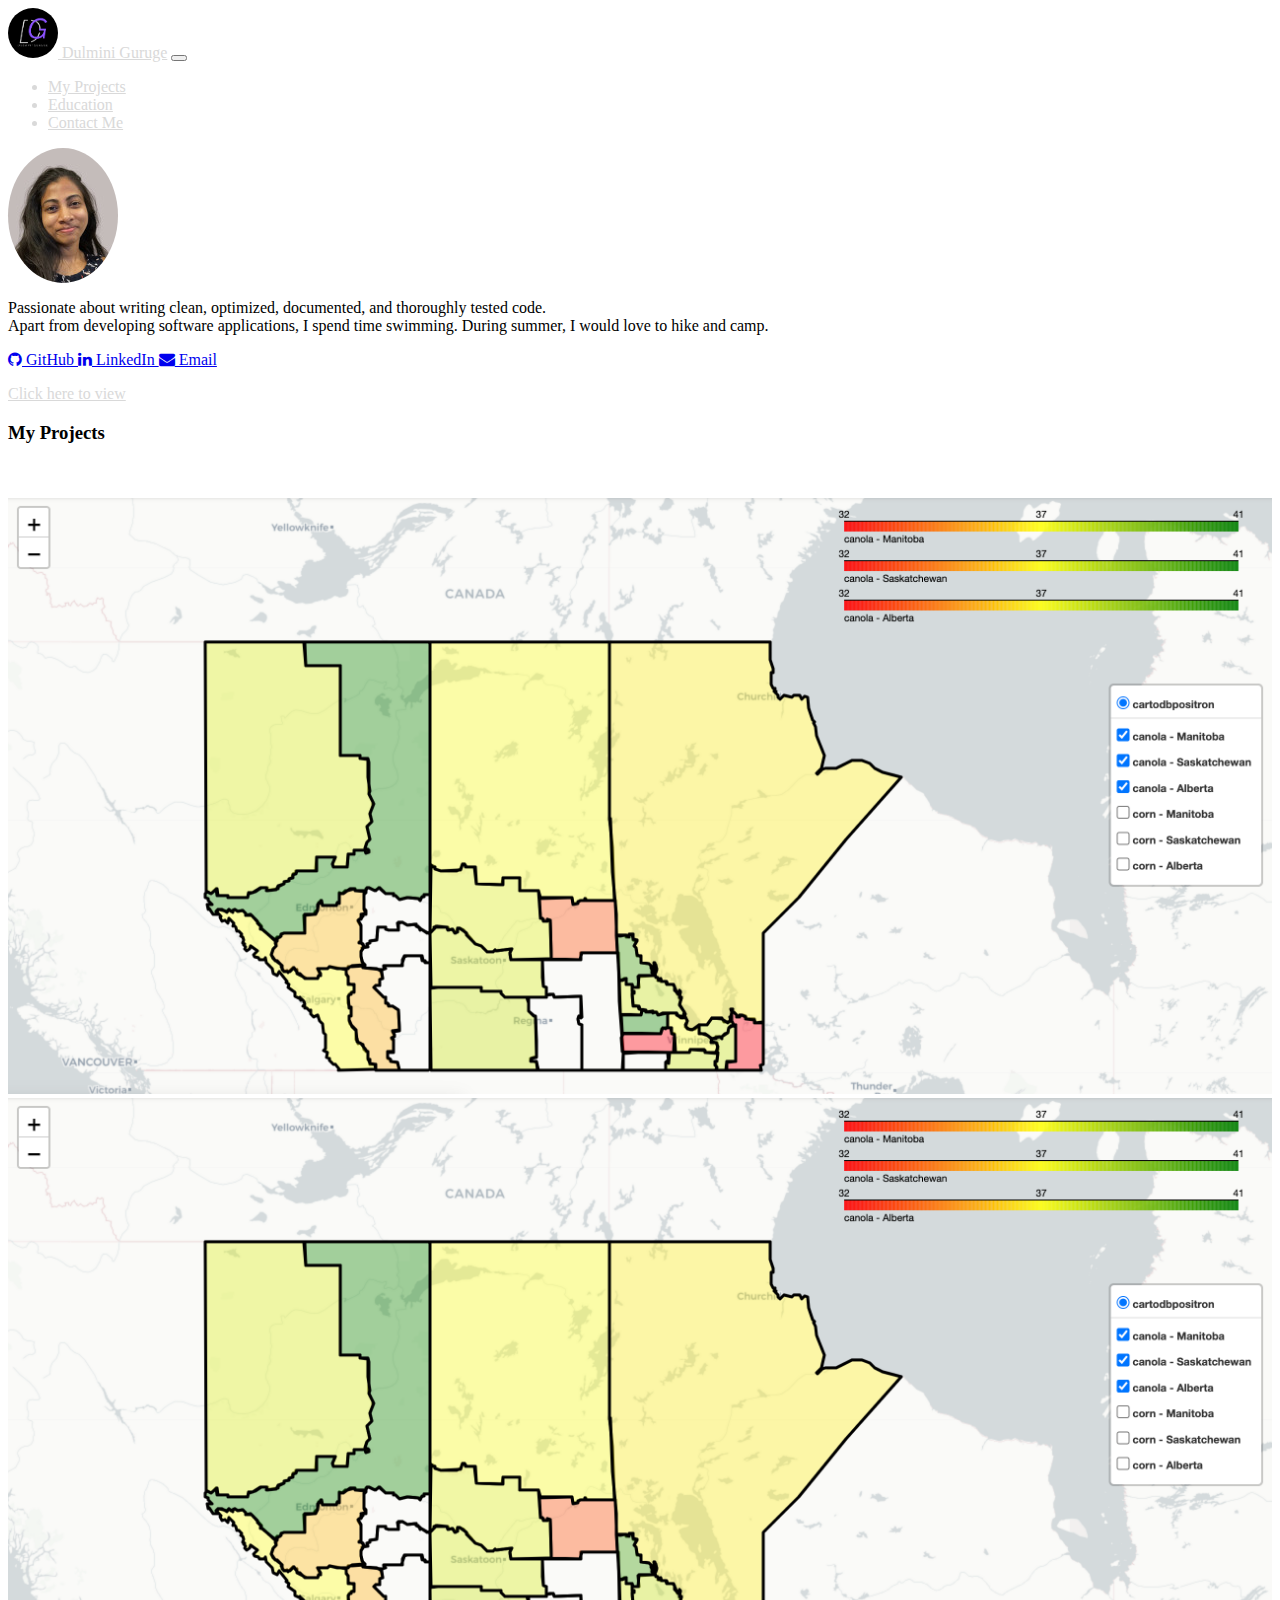
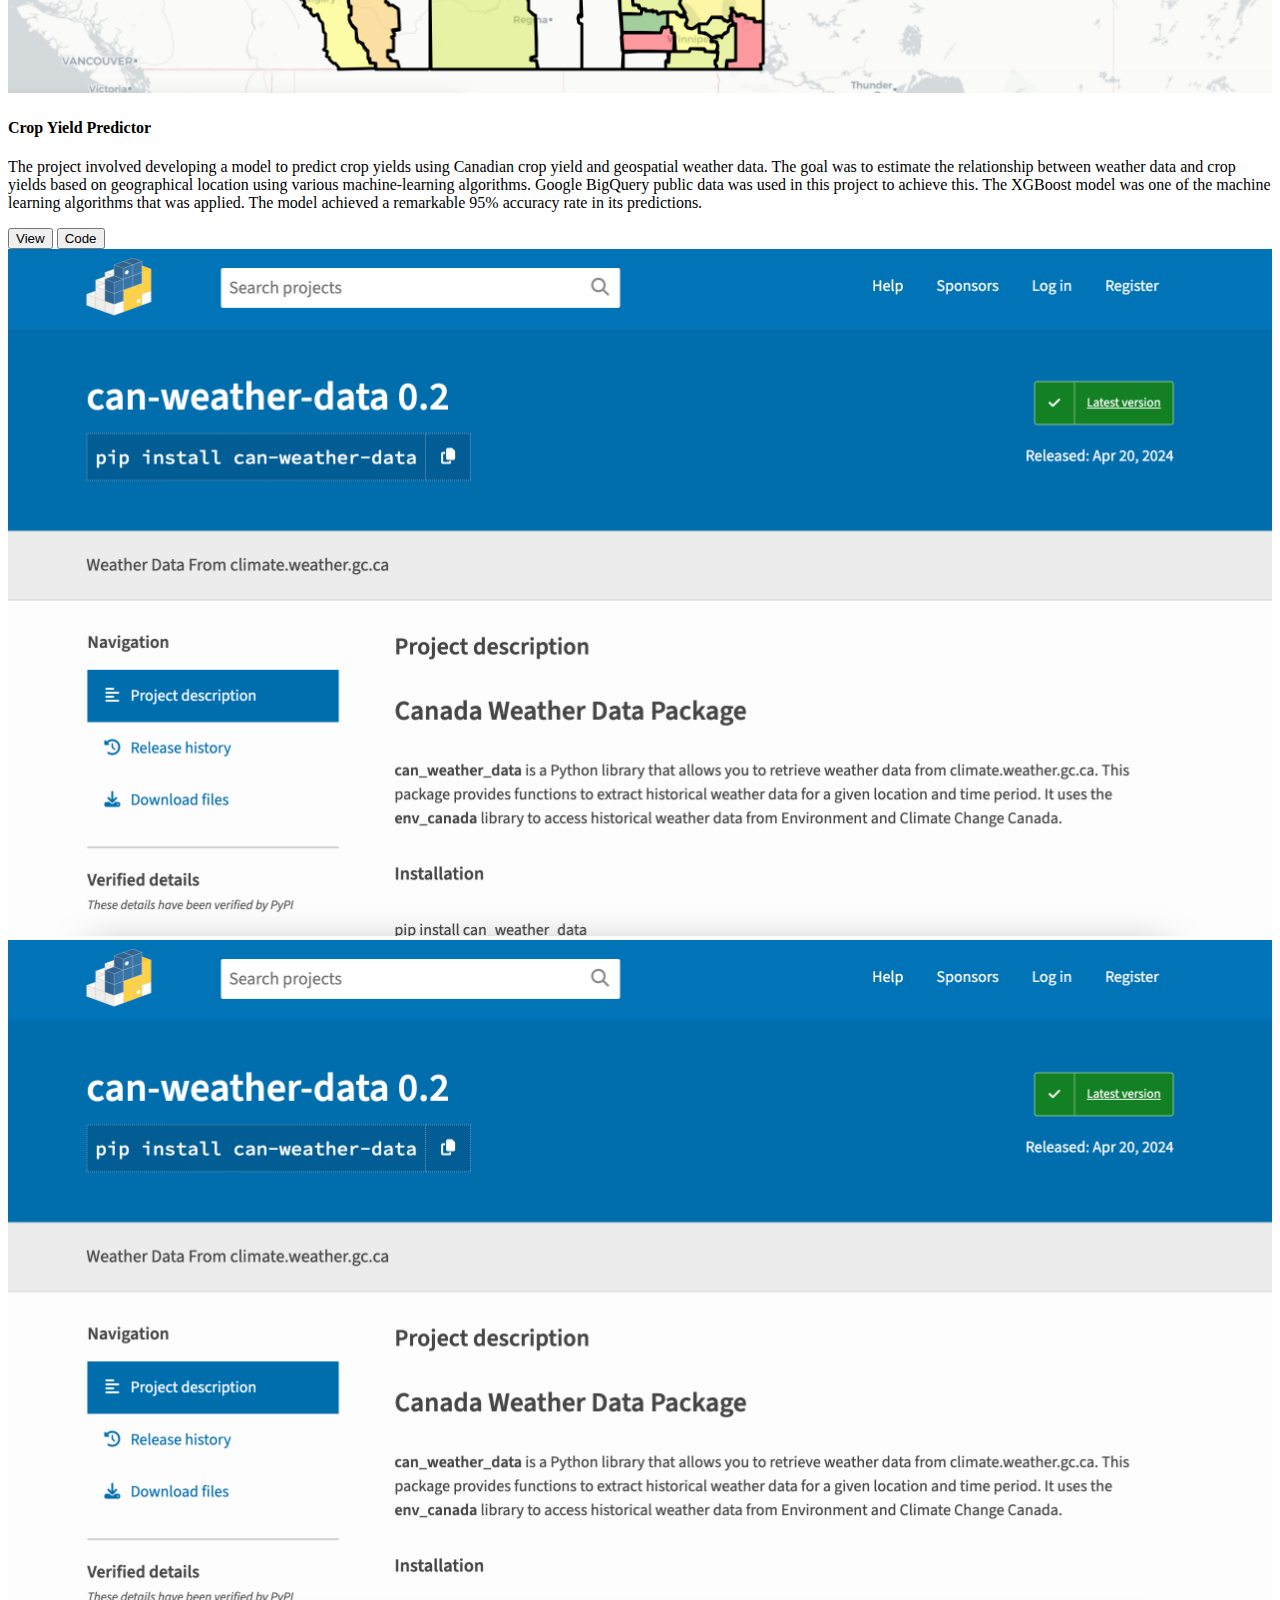
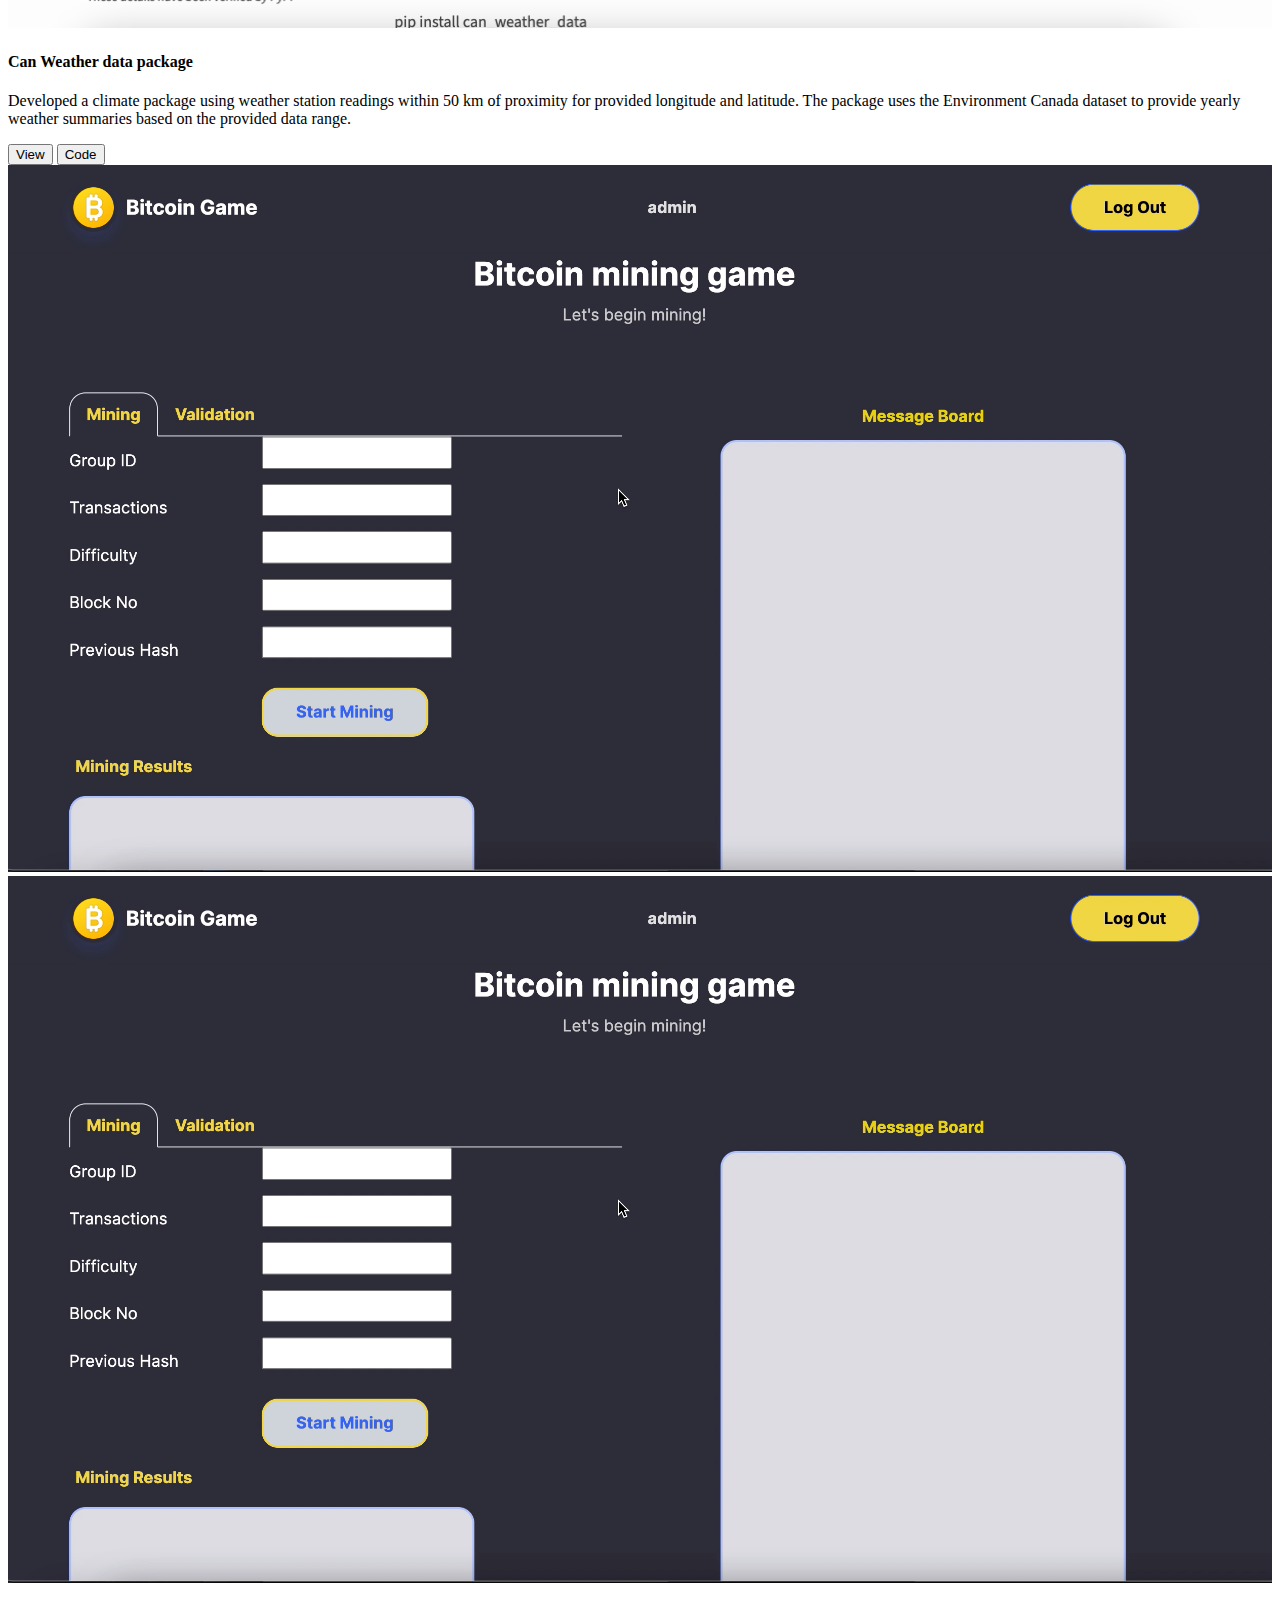
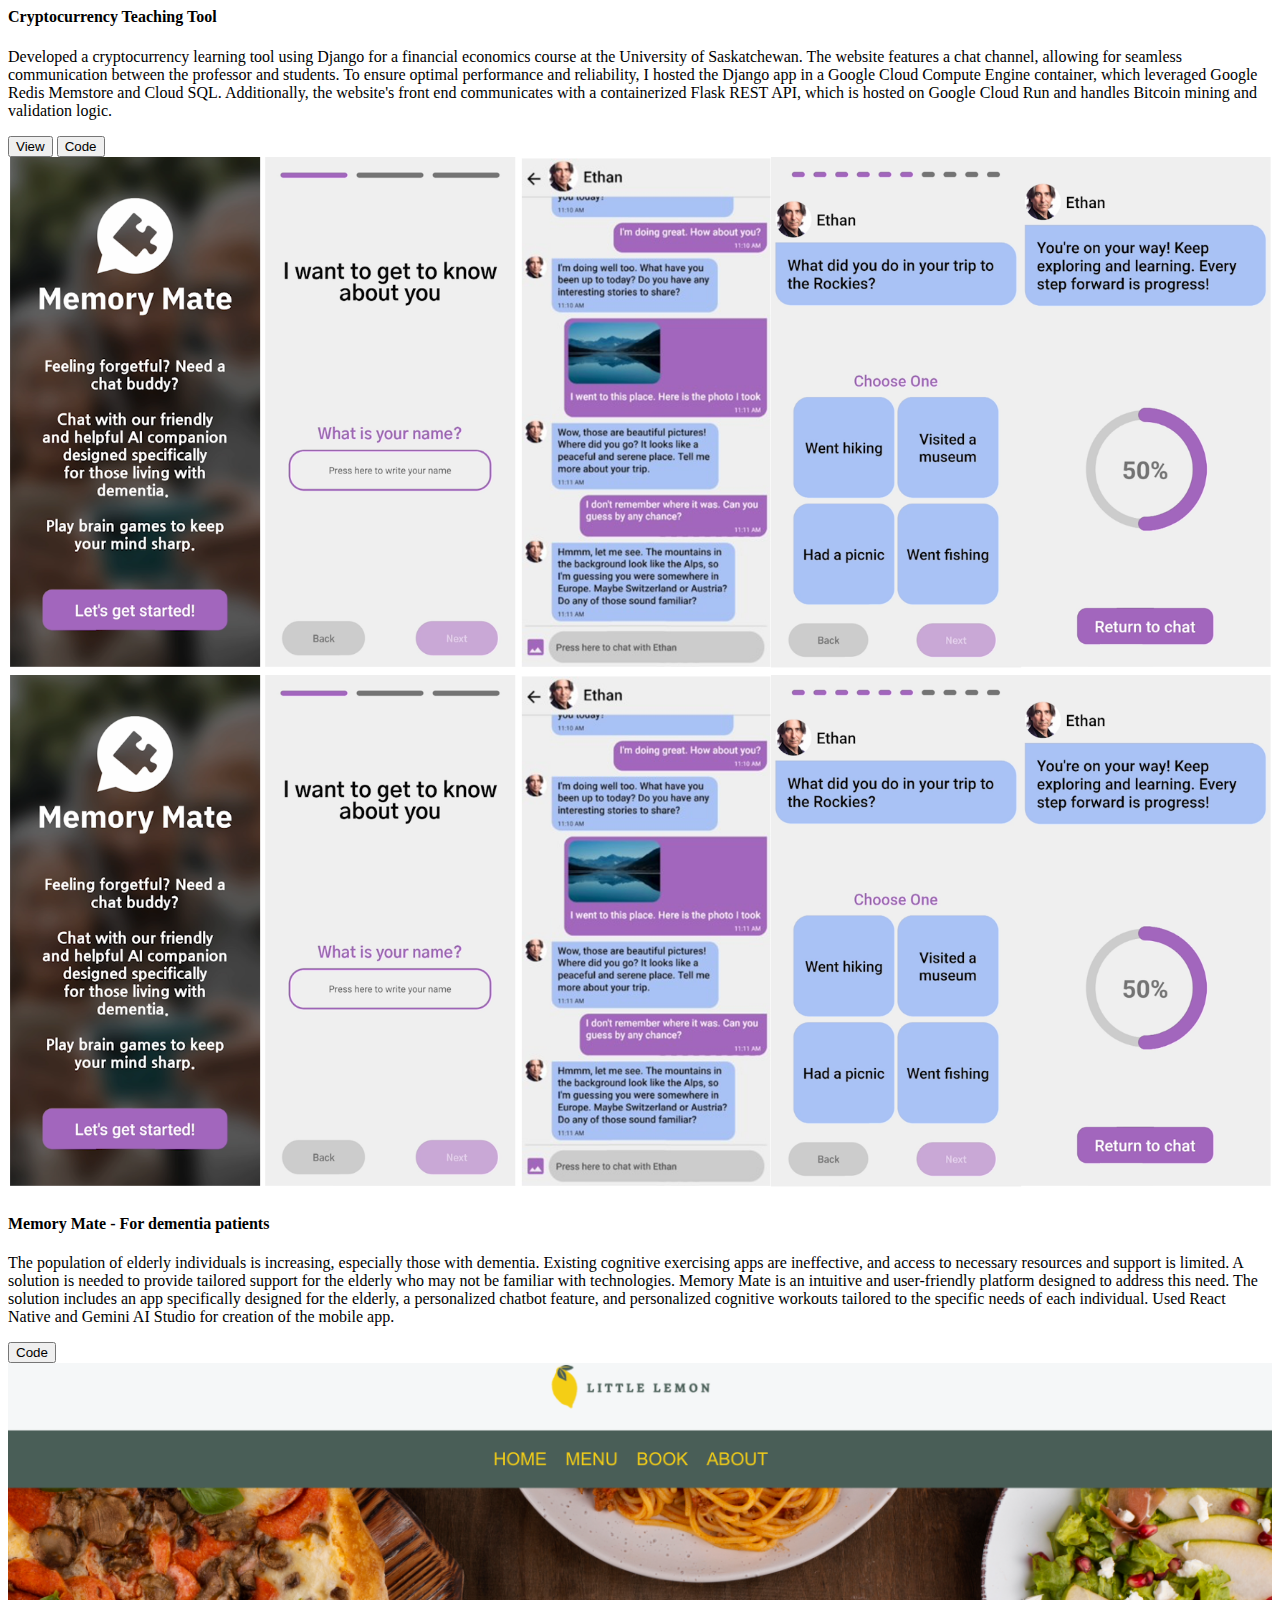
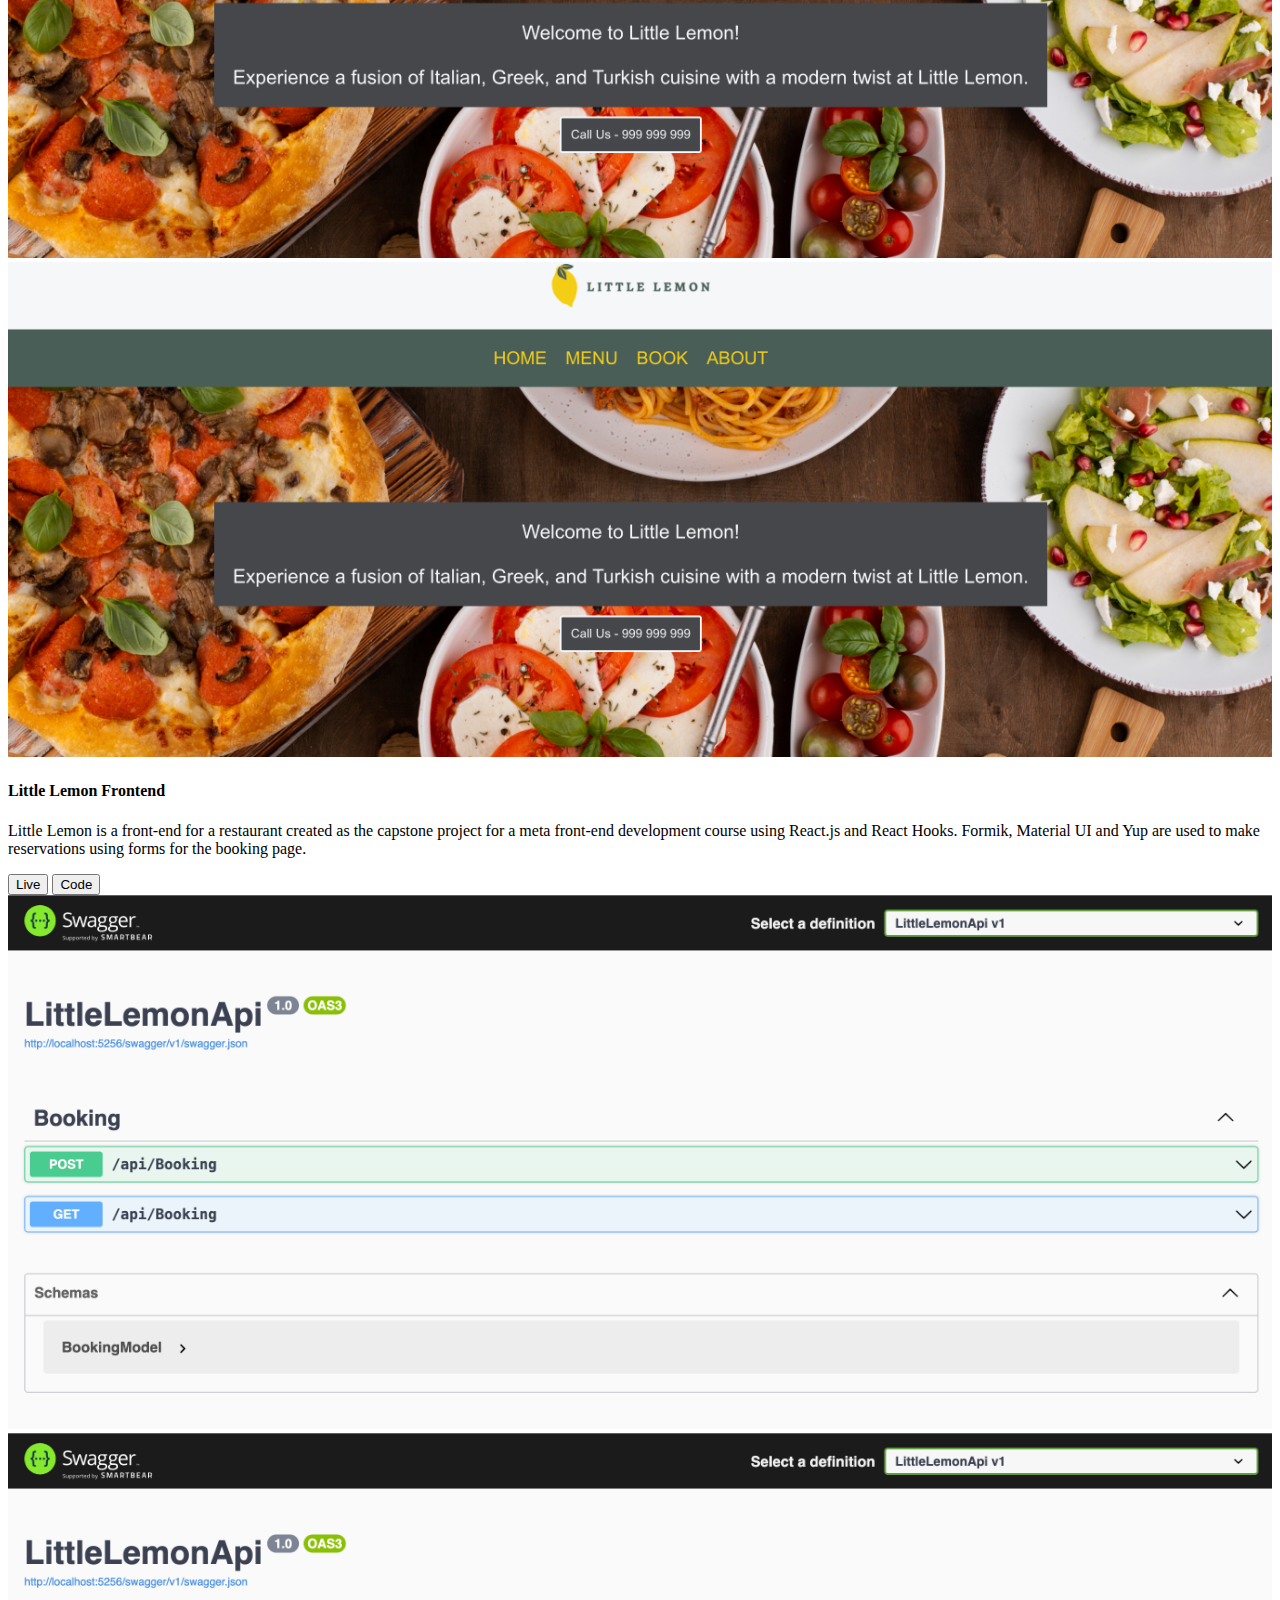
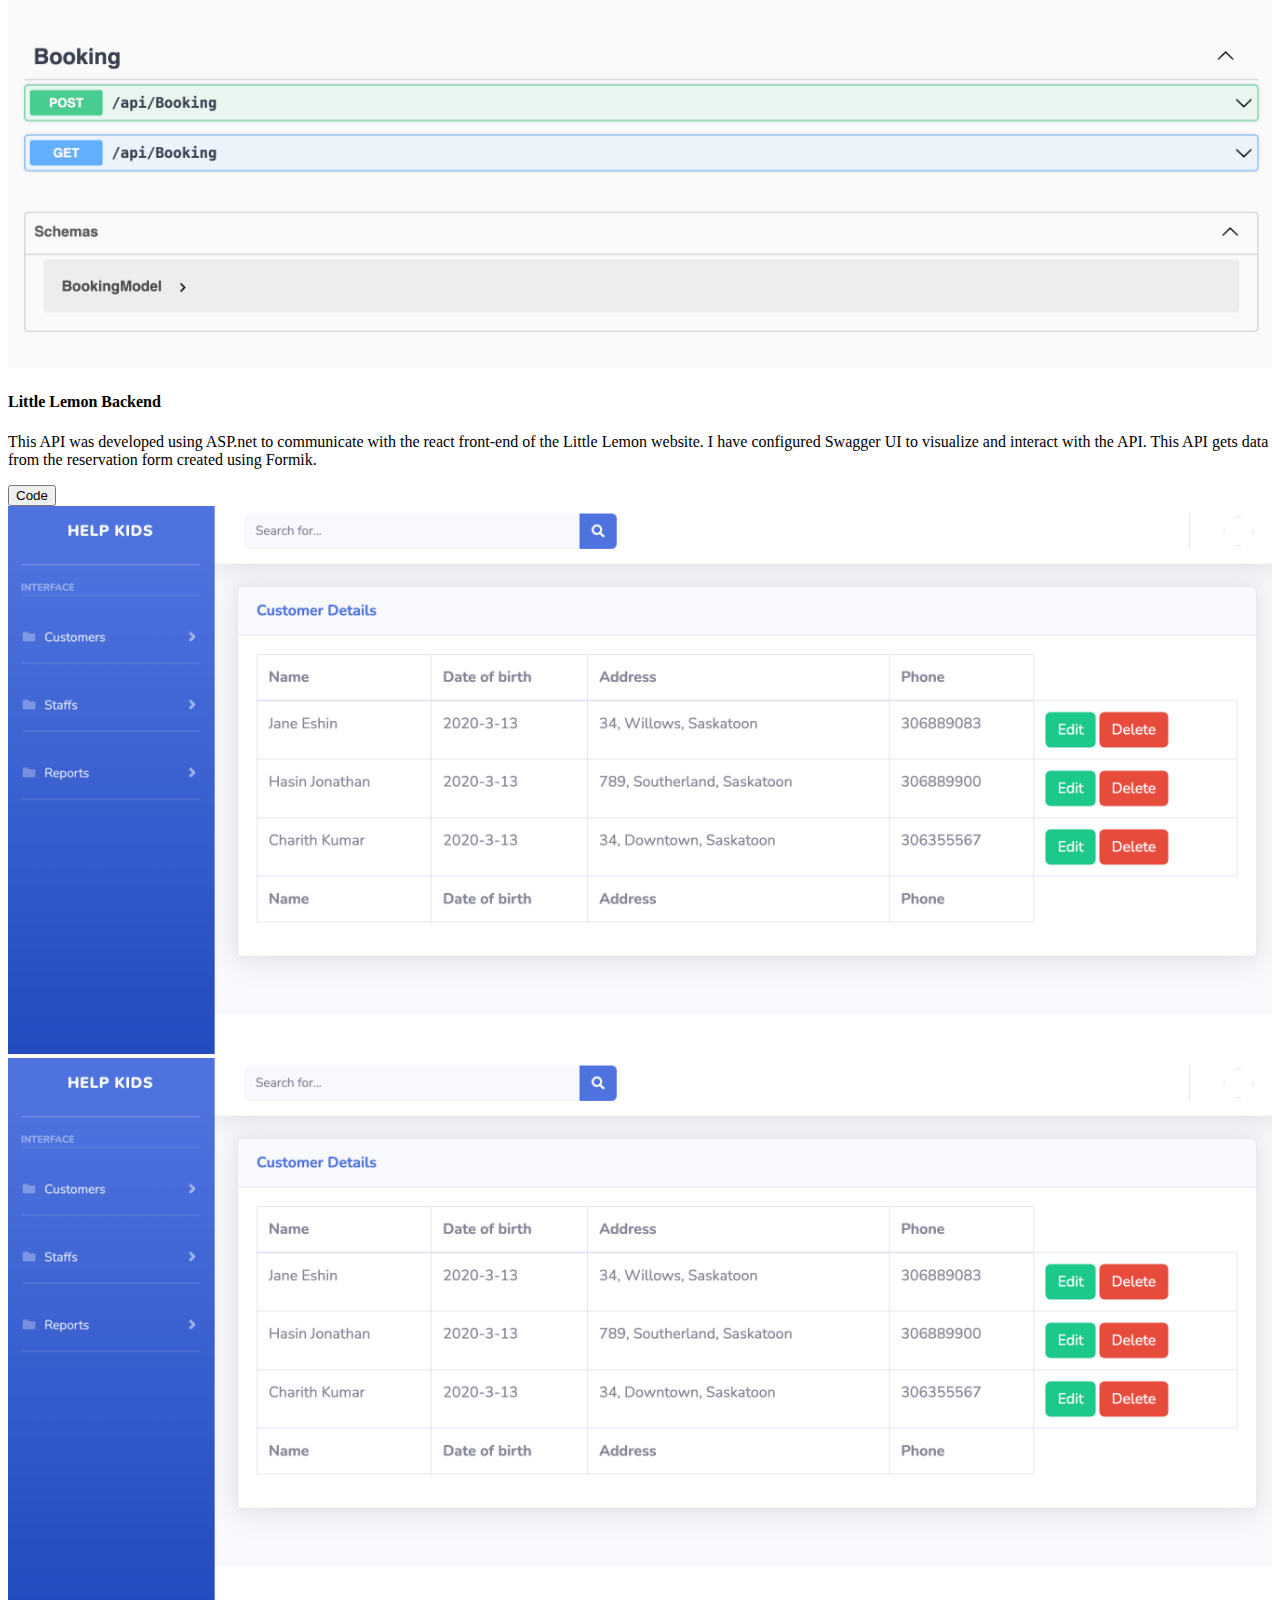
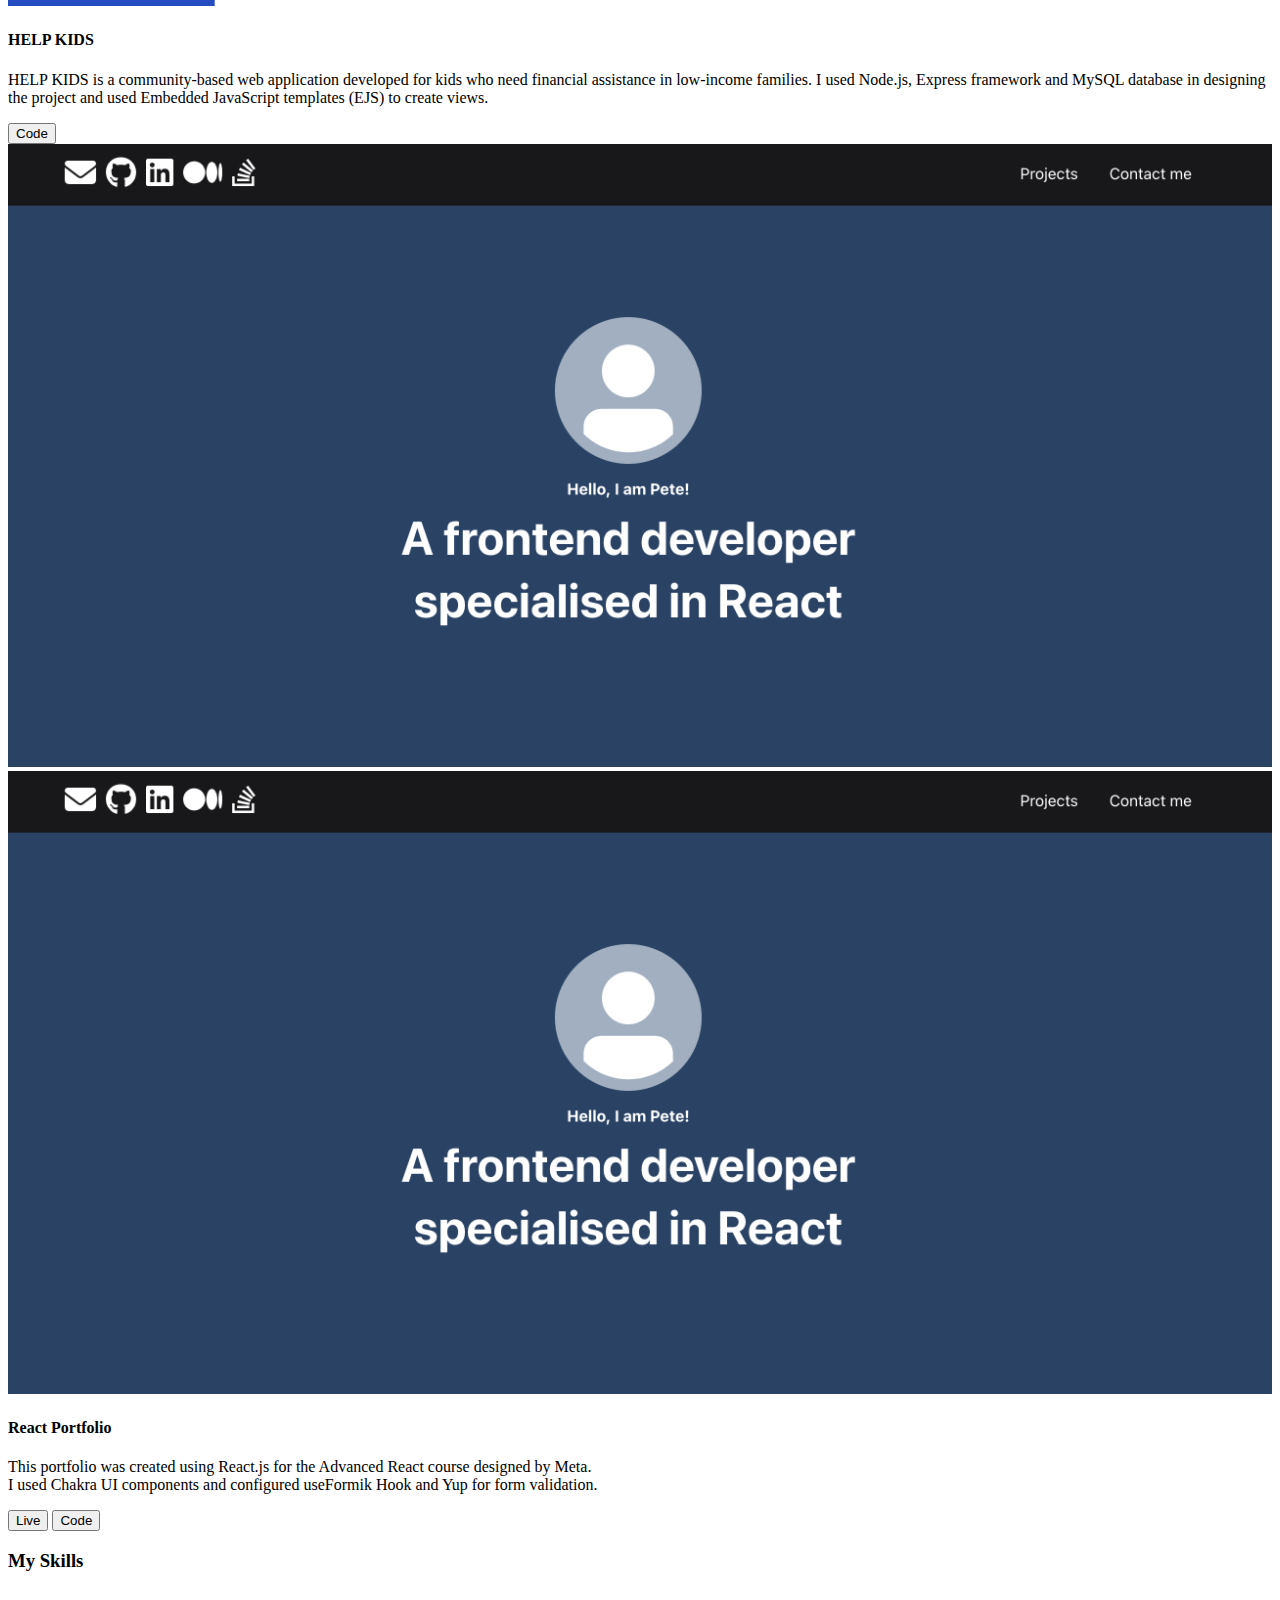
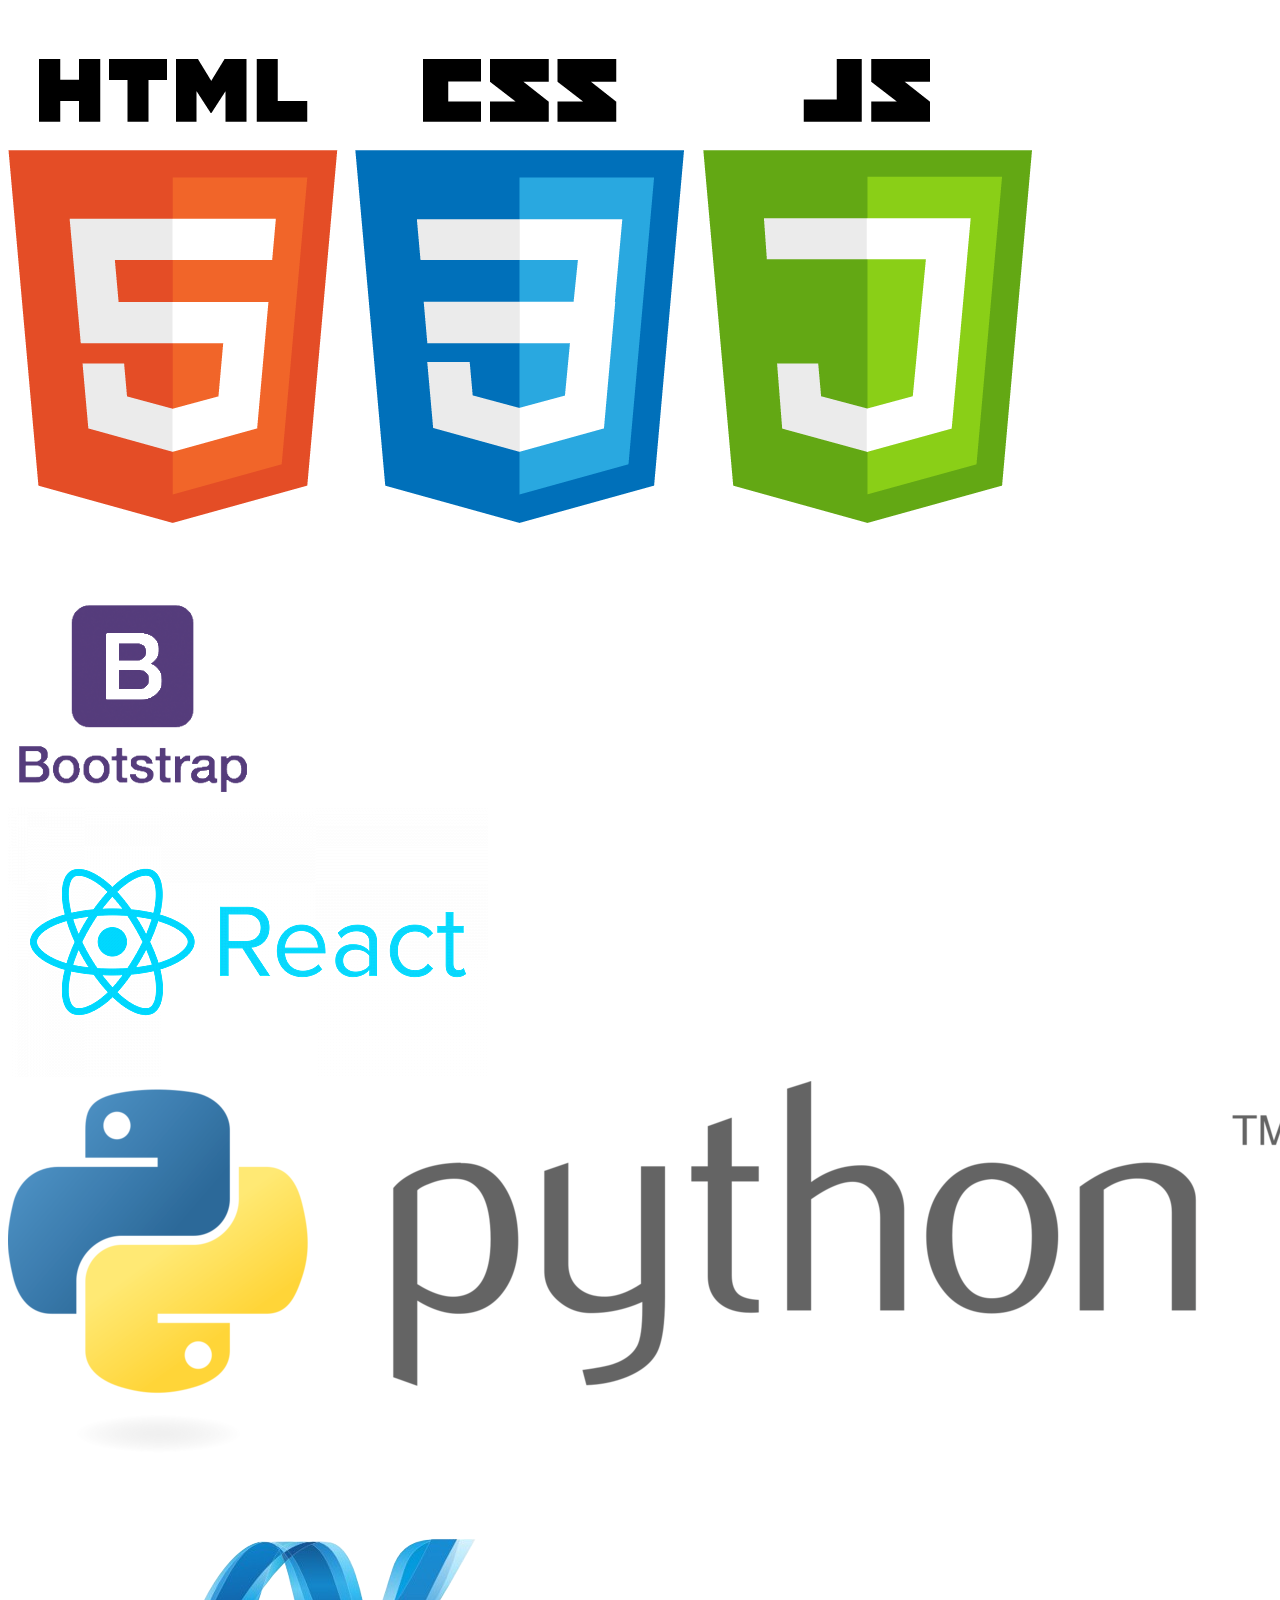
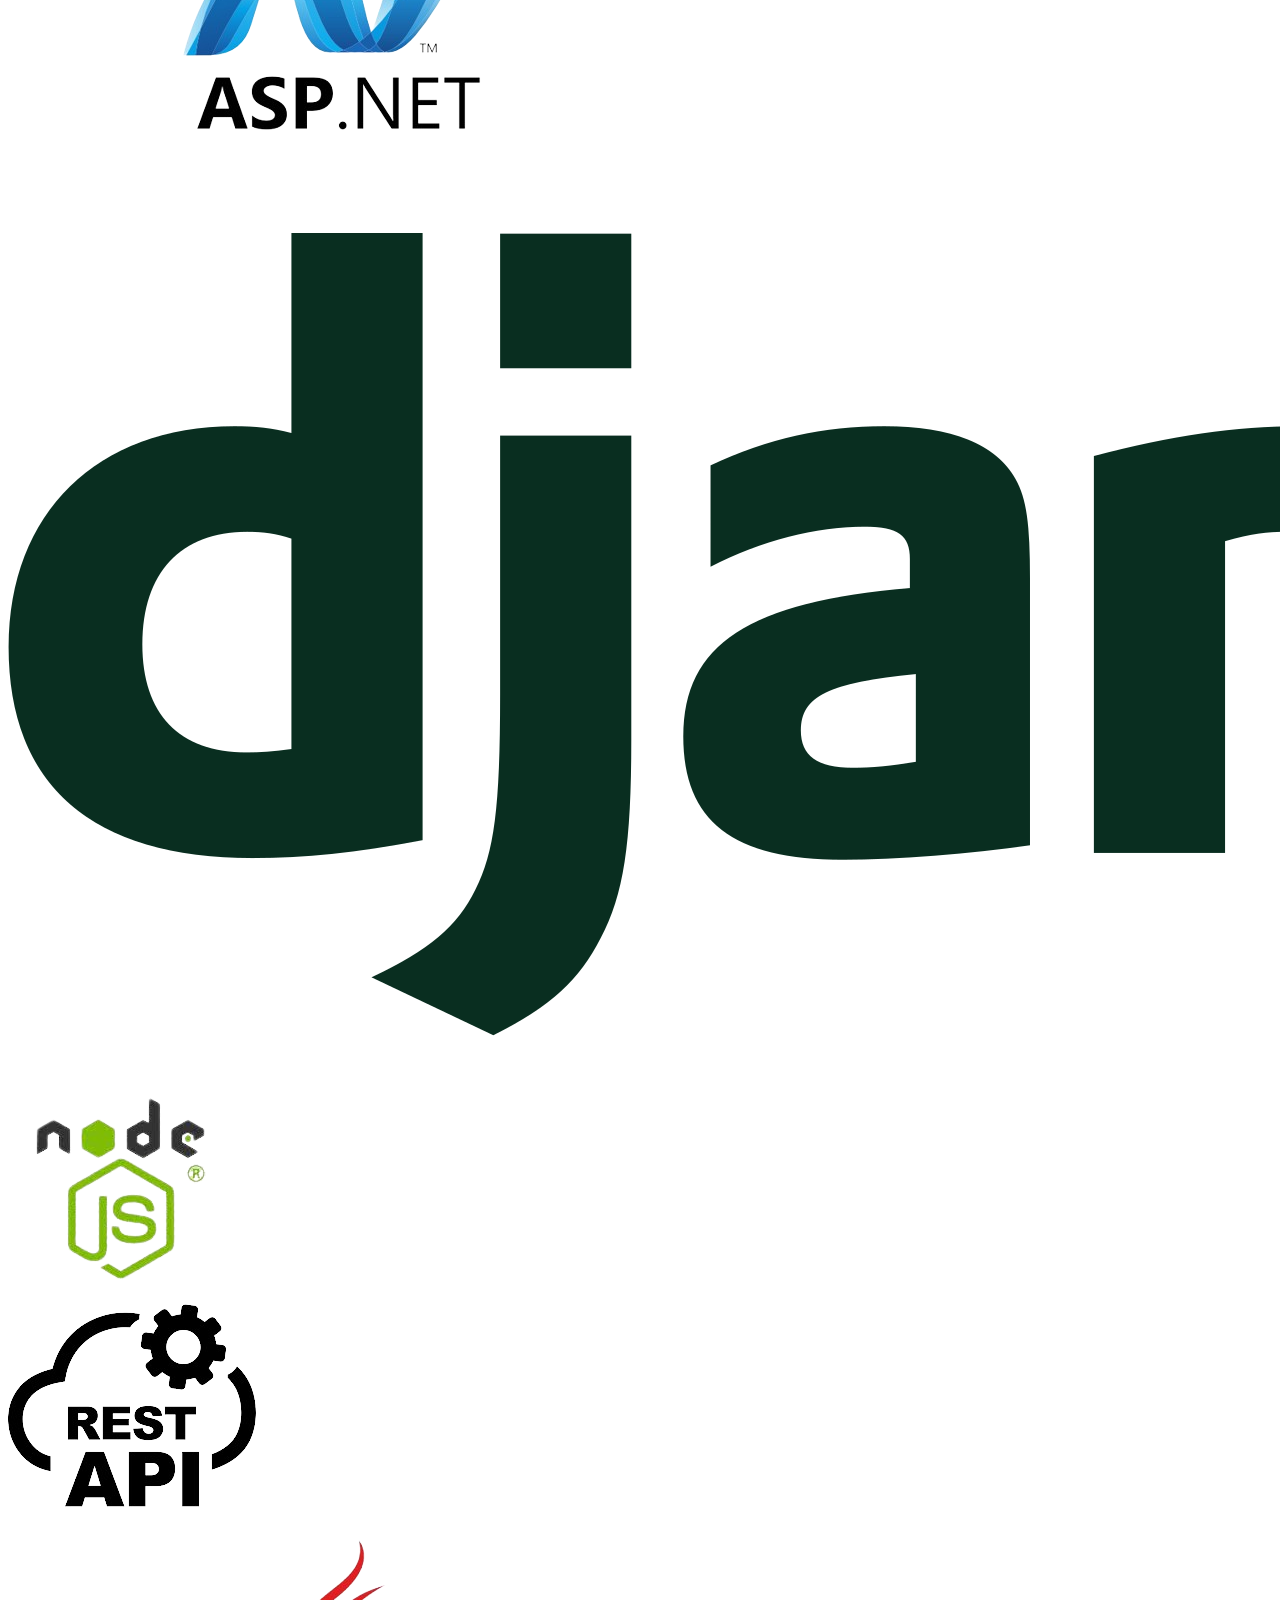
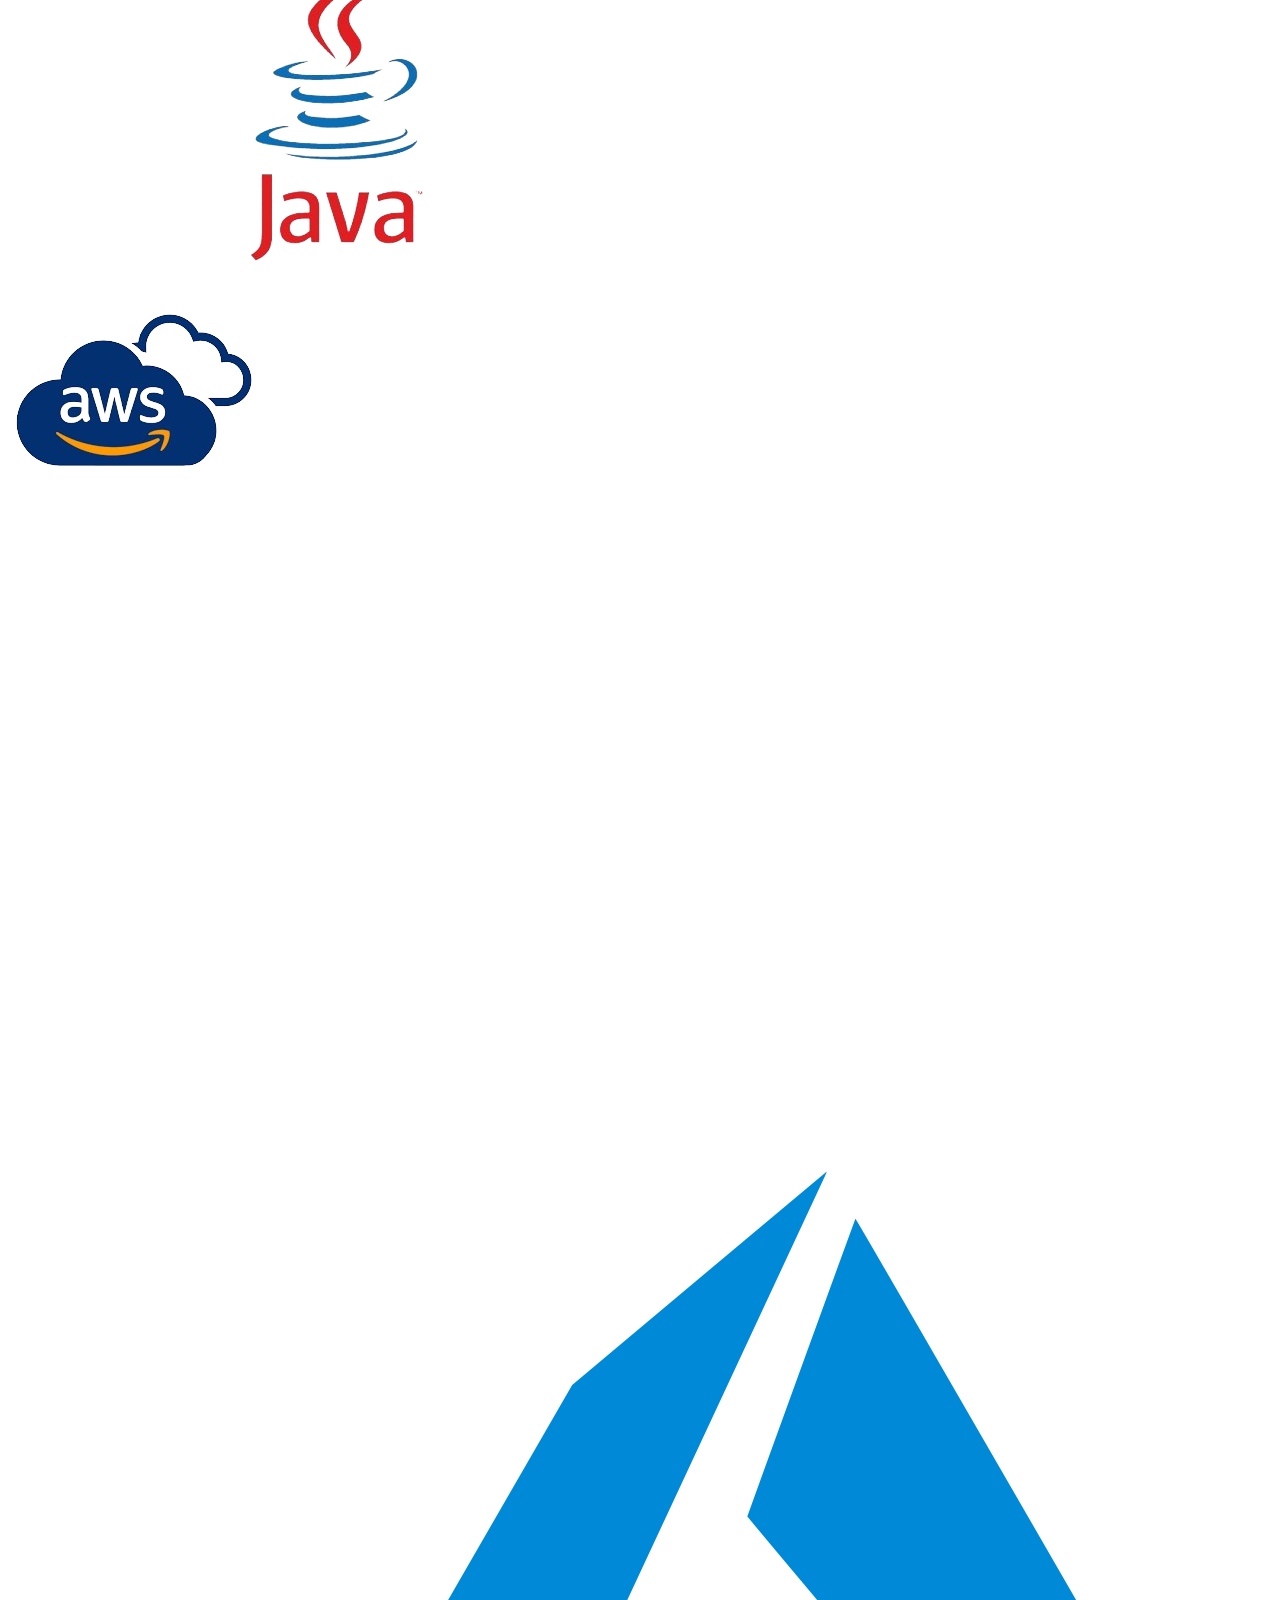
==== commit 13b2b2e0: "Updated" ====
--- a/Index.html
+++ b/Index.html
@@ -27,9 +27,9 @@
         </button>
         <div class="collapse navbar-collapse" id="navbarNavDropdown">
           <ul class="navbar-nav ms-auto" style="color: #D9D9D9;" > 
-            <li class="nav-item">
+           <!--  <li class="nav-item">
               <a class="nav-link"  href="#Services">Services</a>
-            </li>
+            </li> -->
             <li class="nav-item">
               <a class="nav-link" href="#Portfolio">My Projects</a>
             </li>
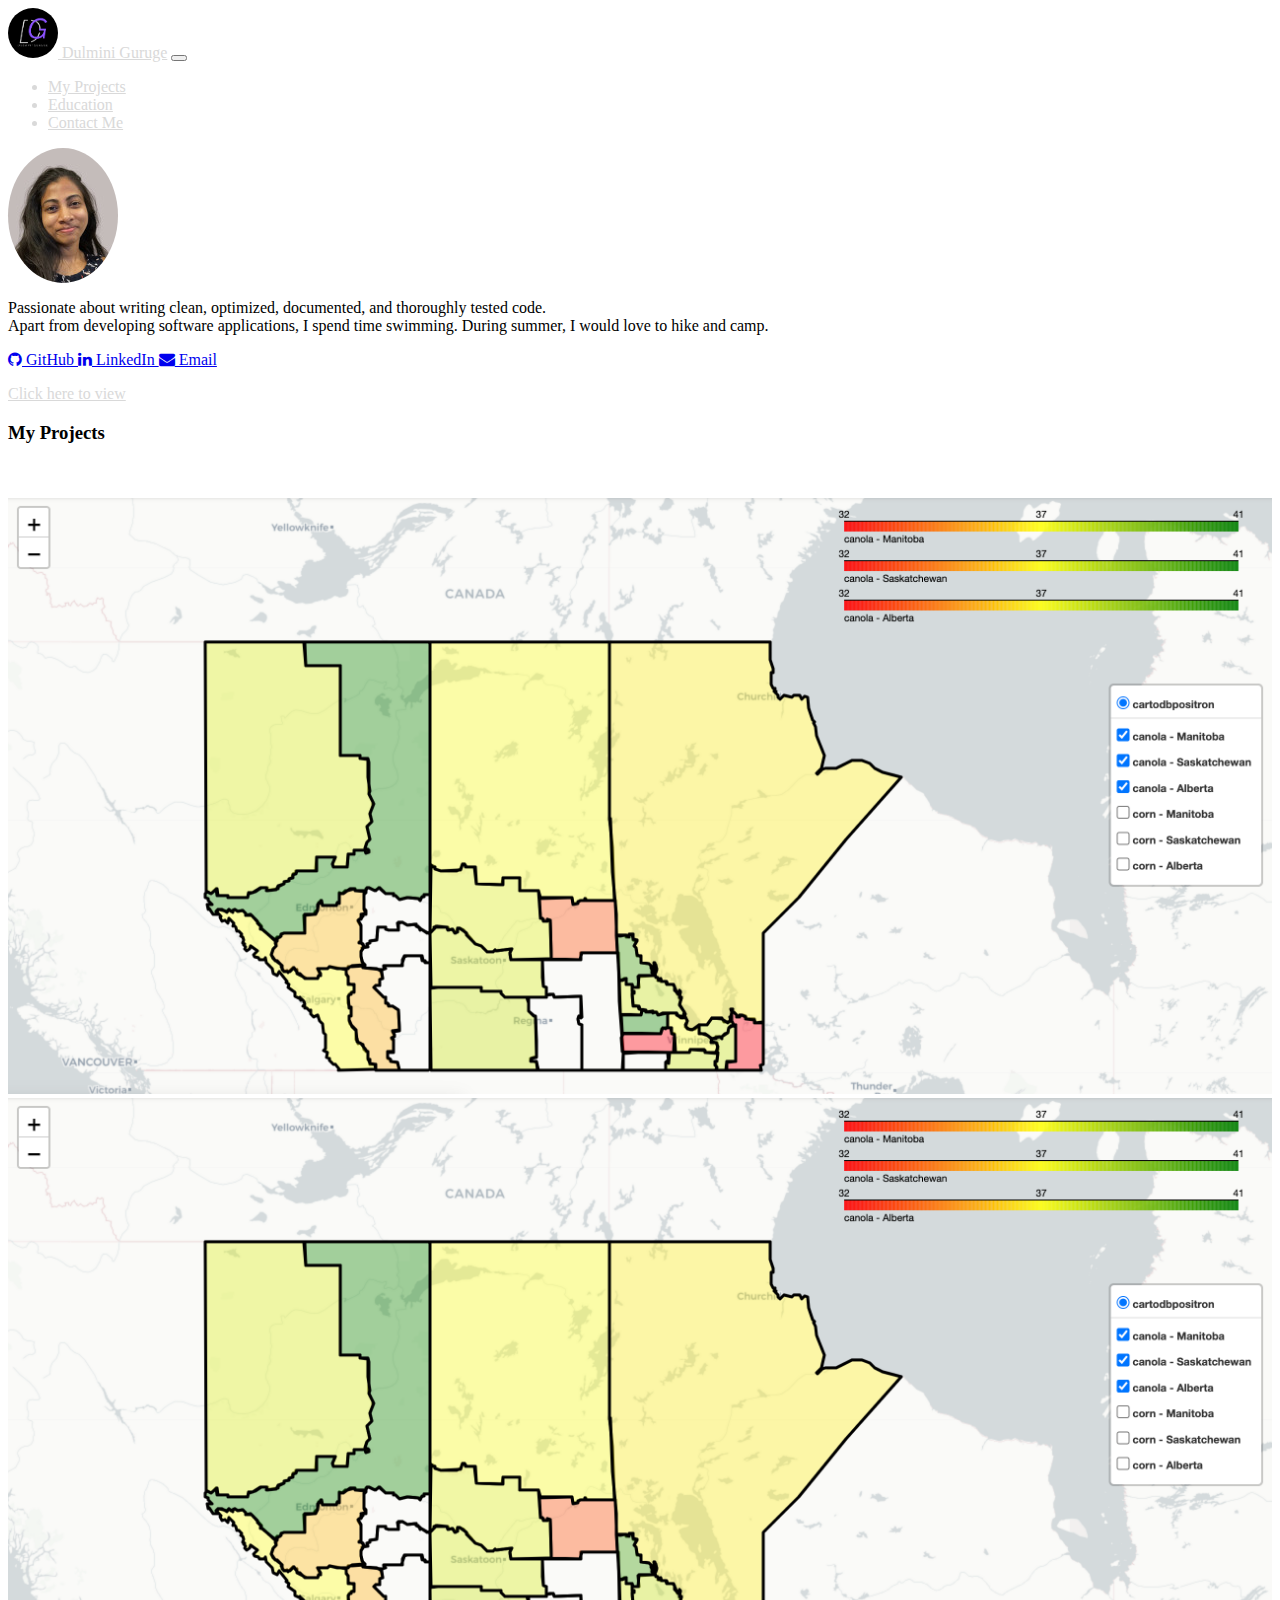
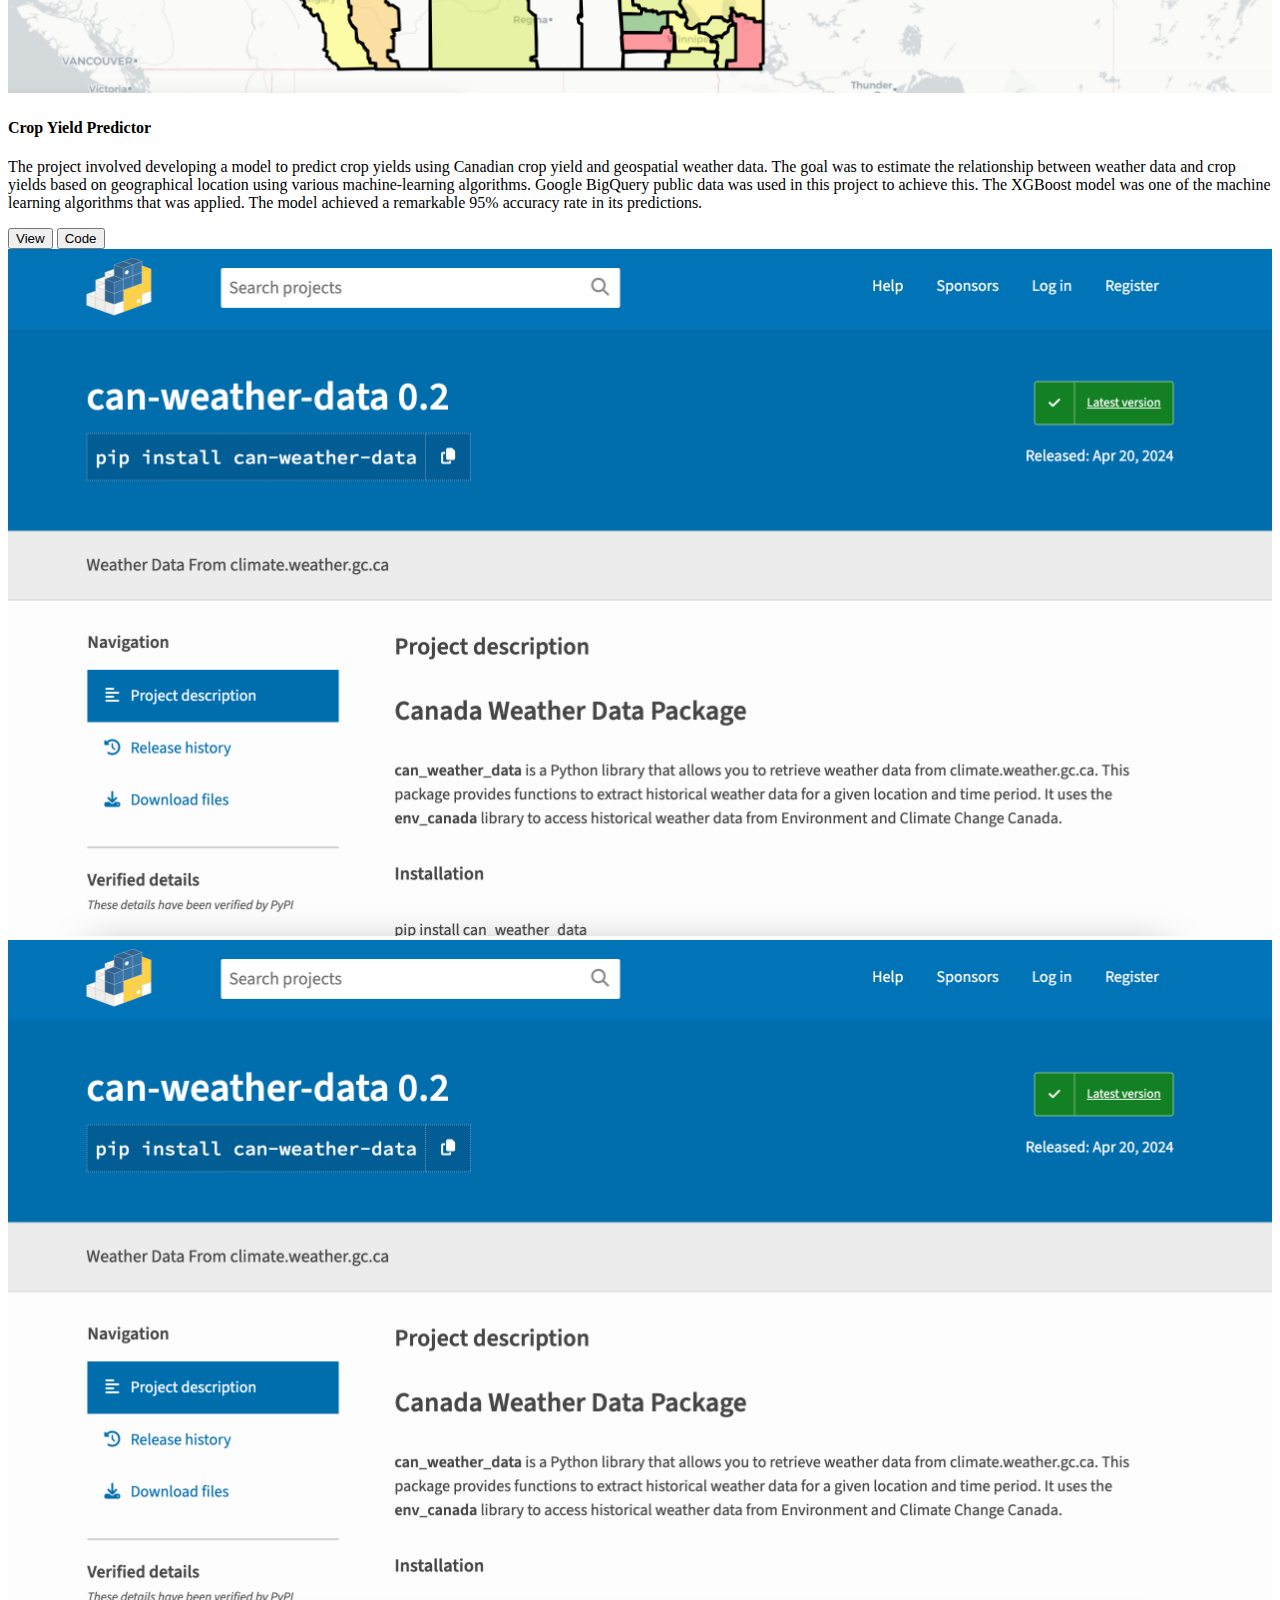
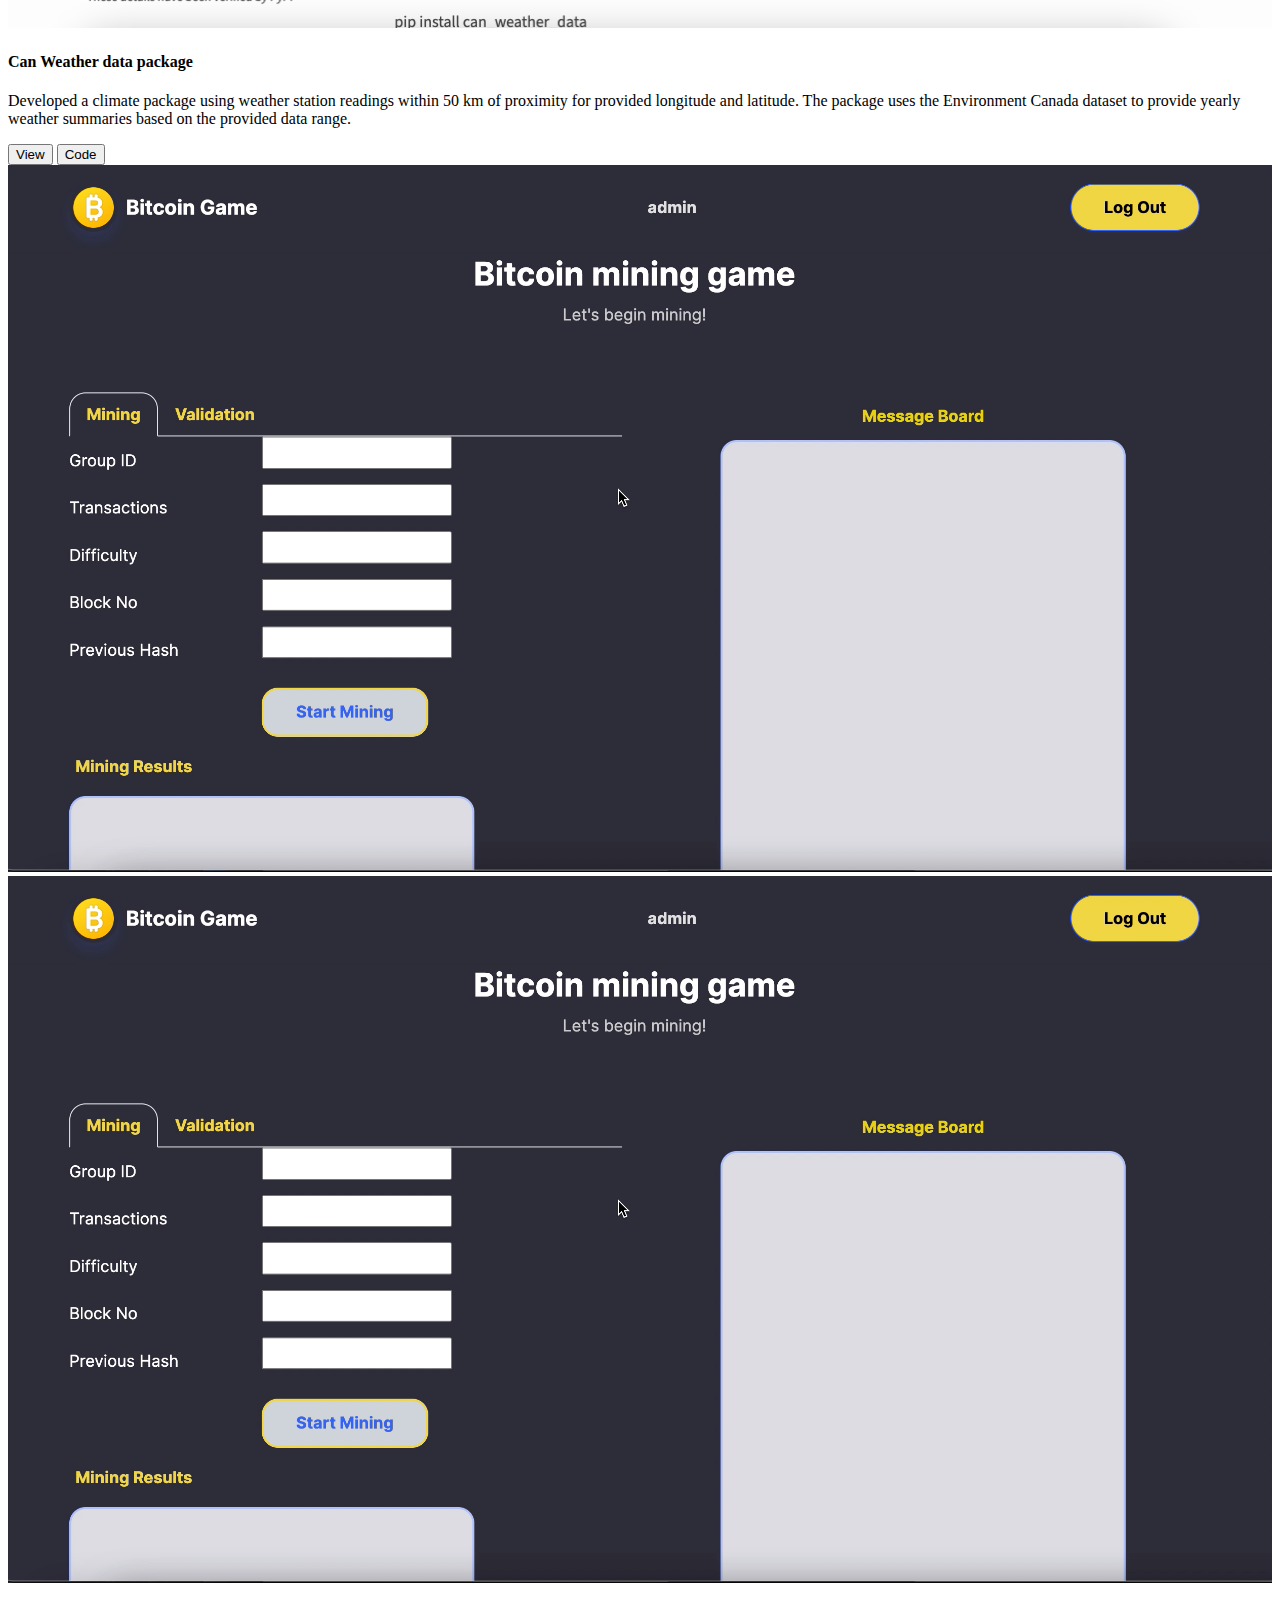
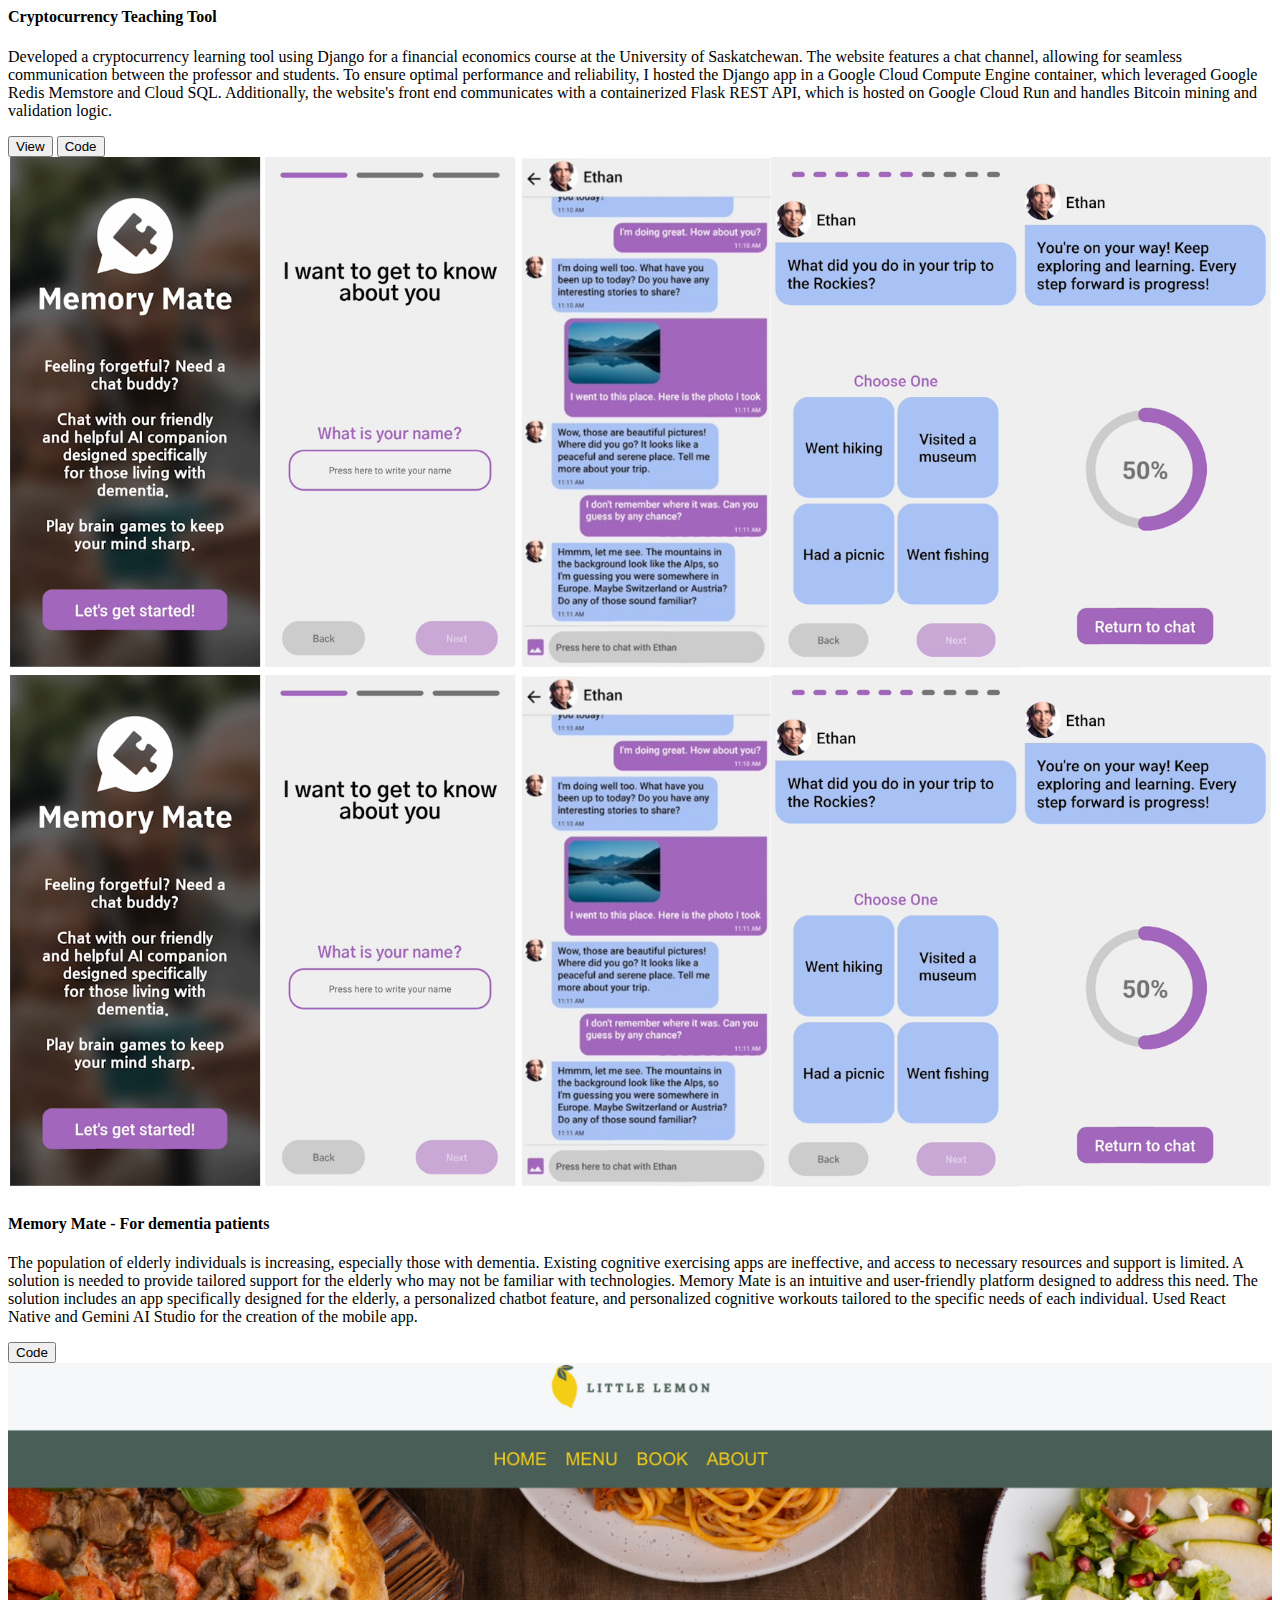
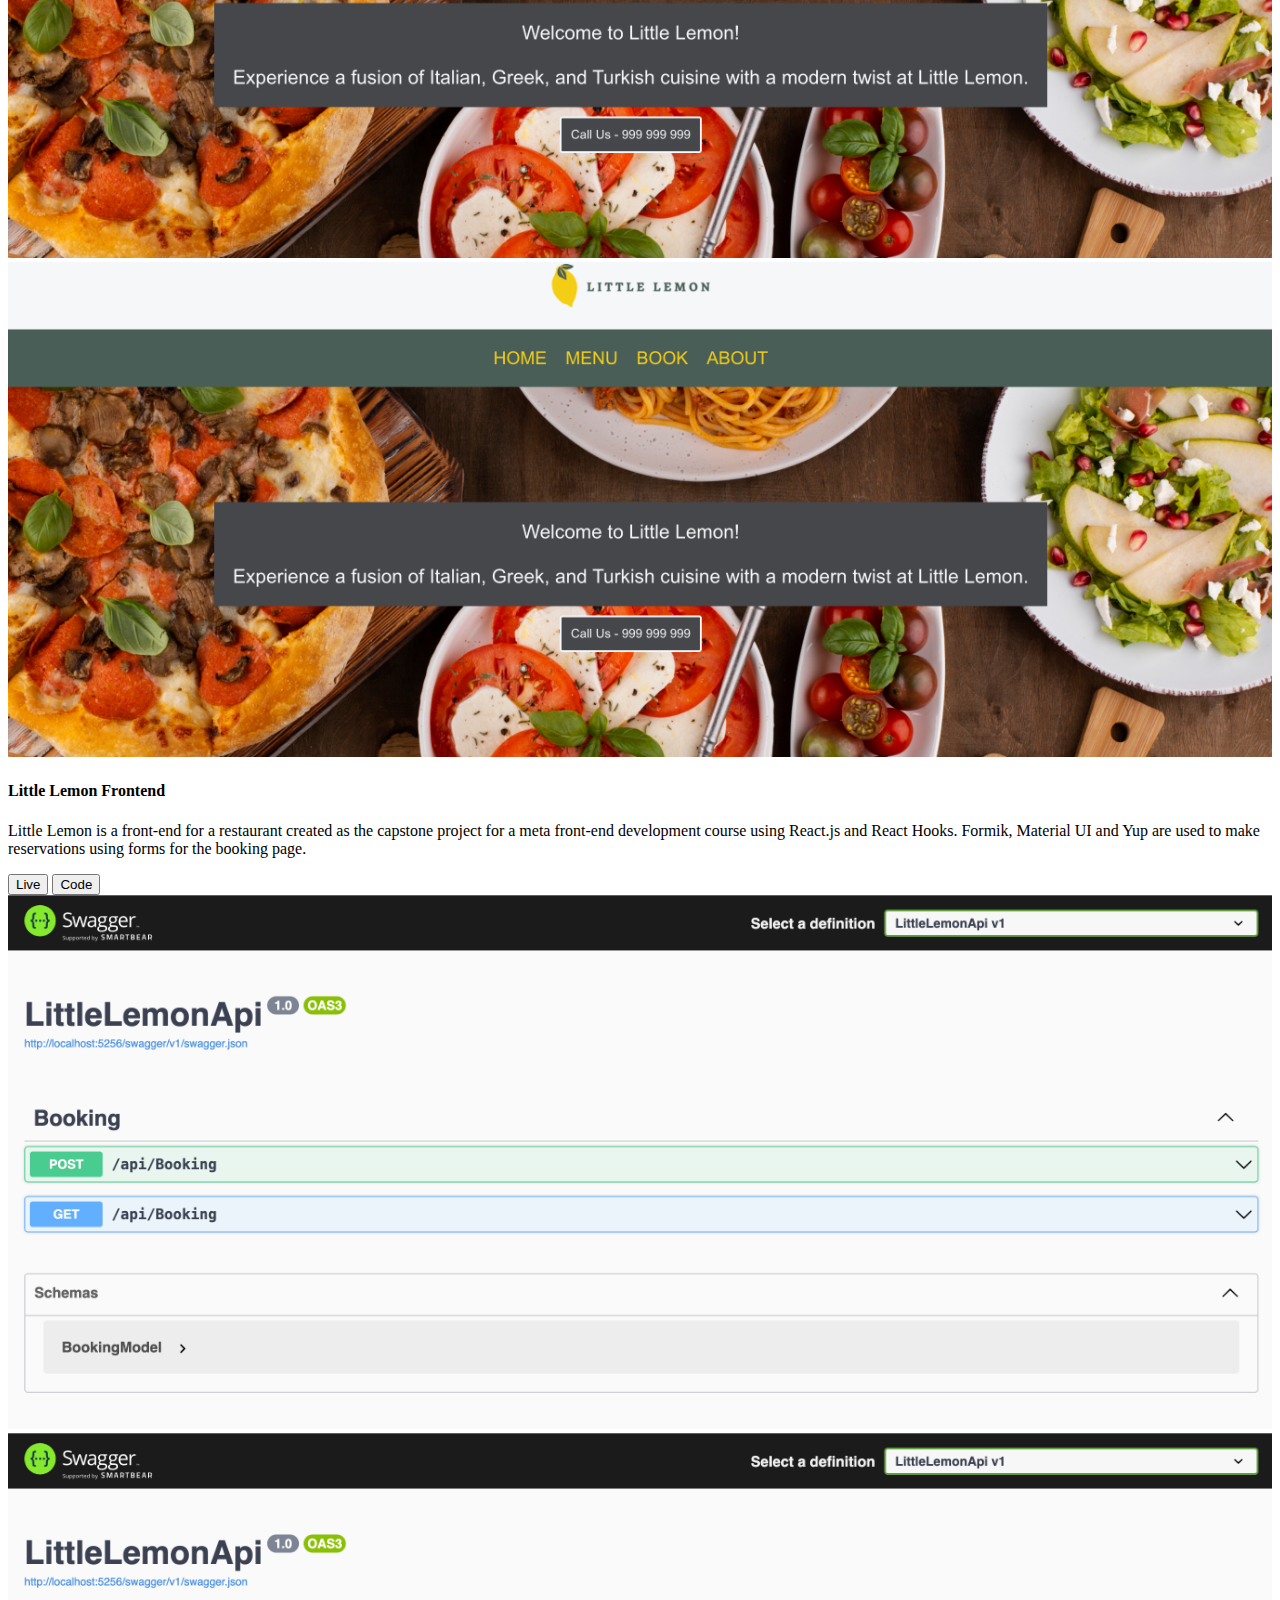
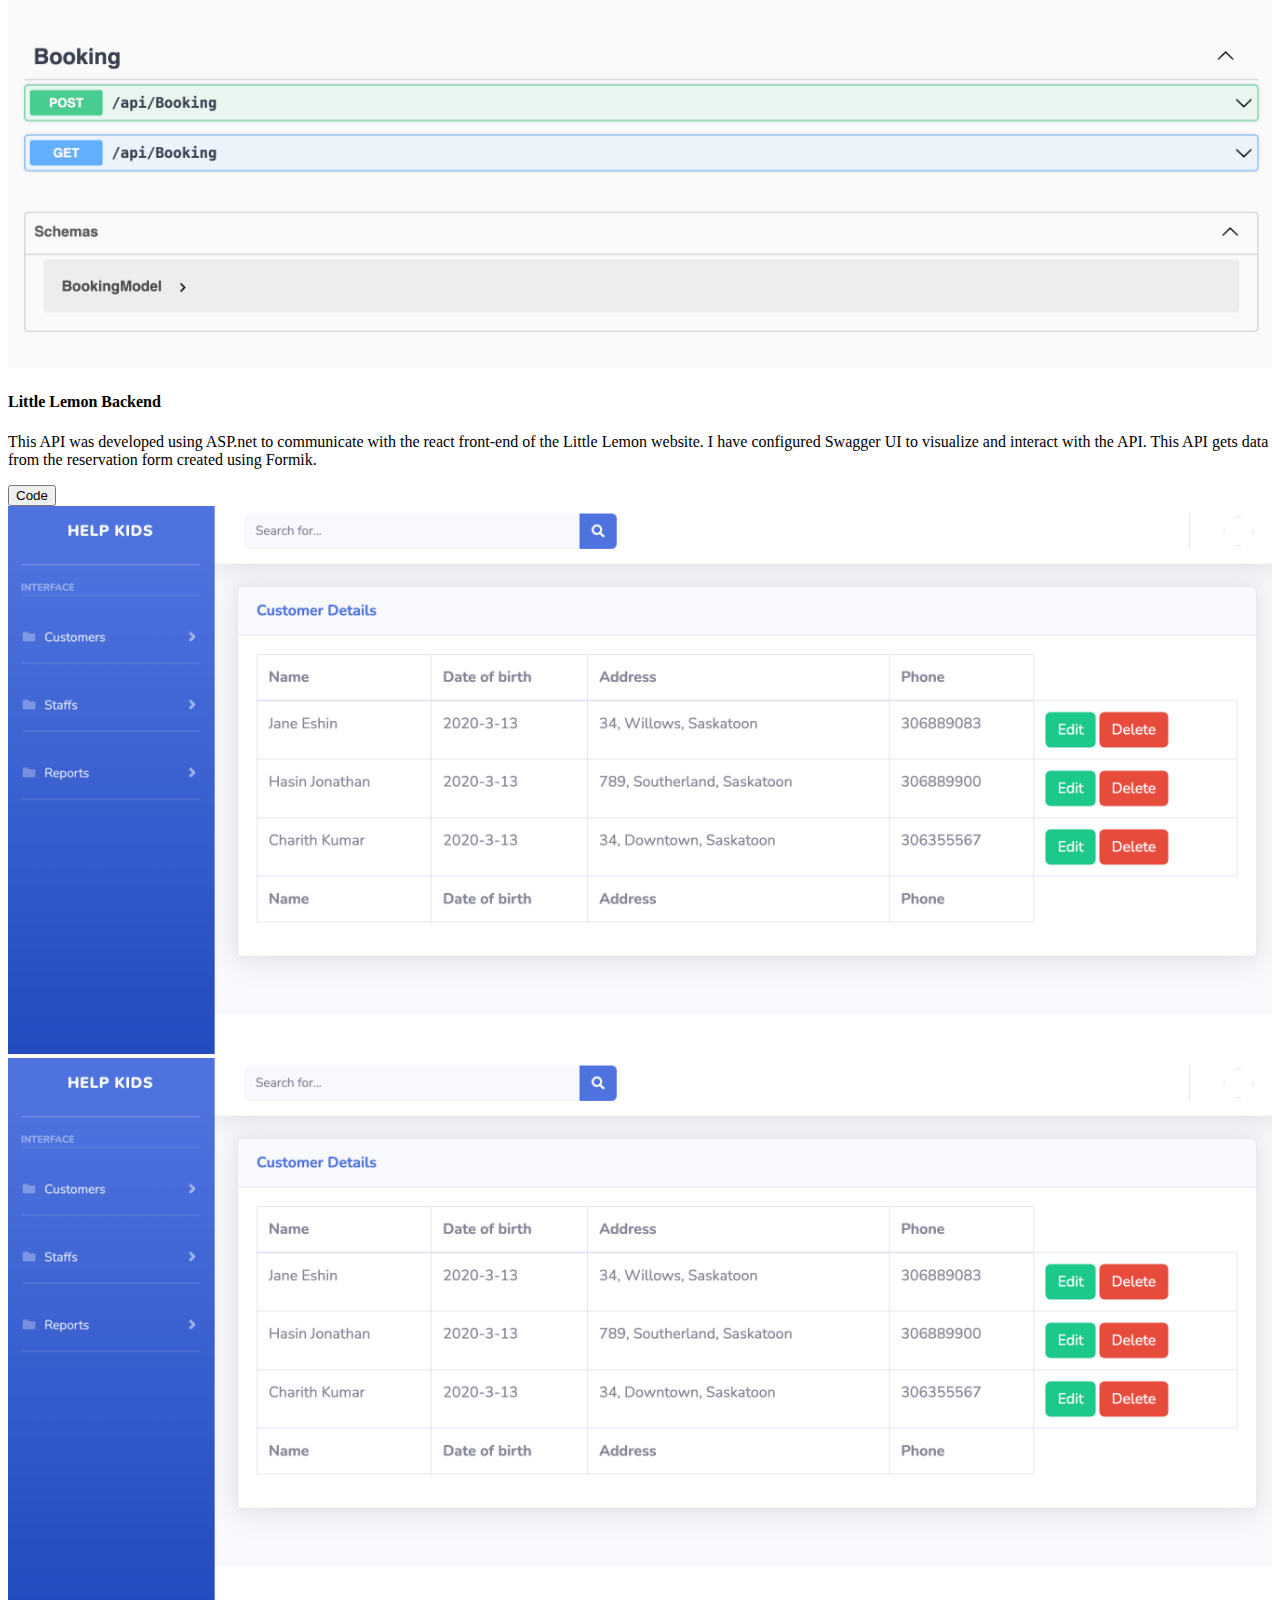
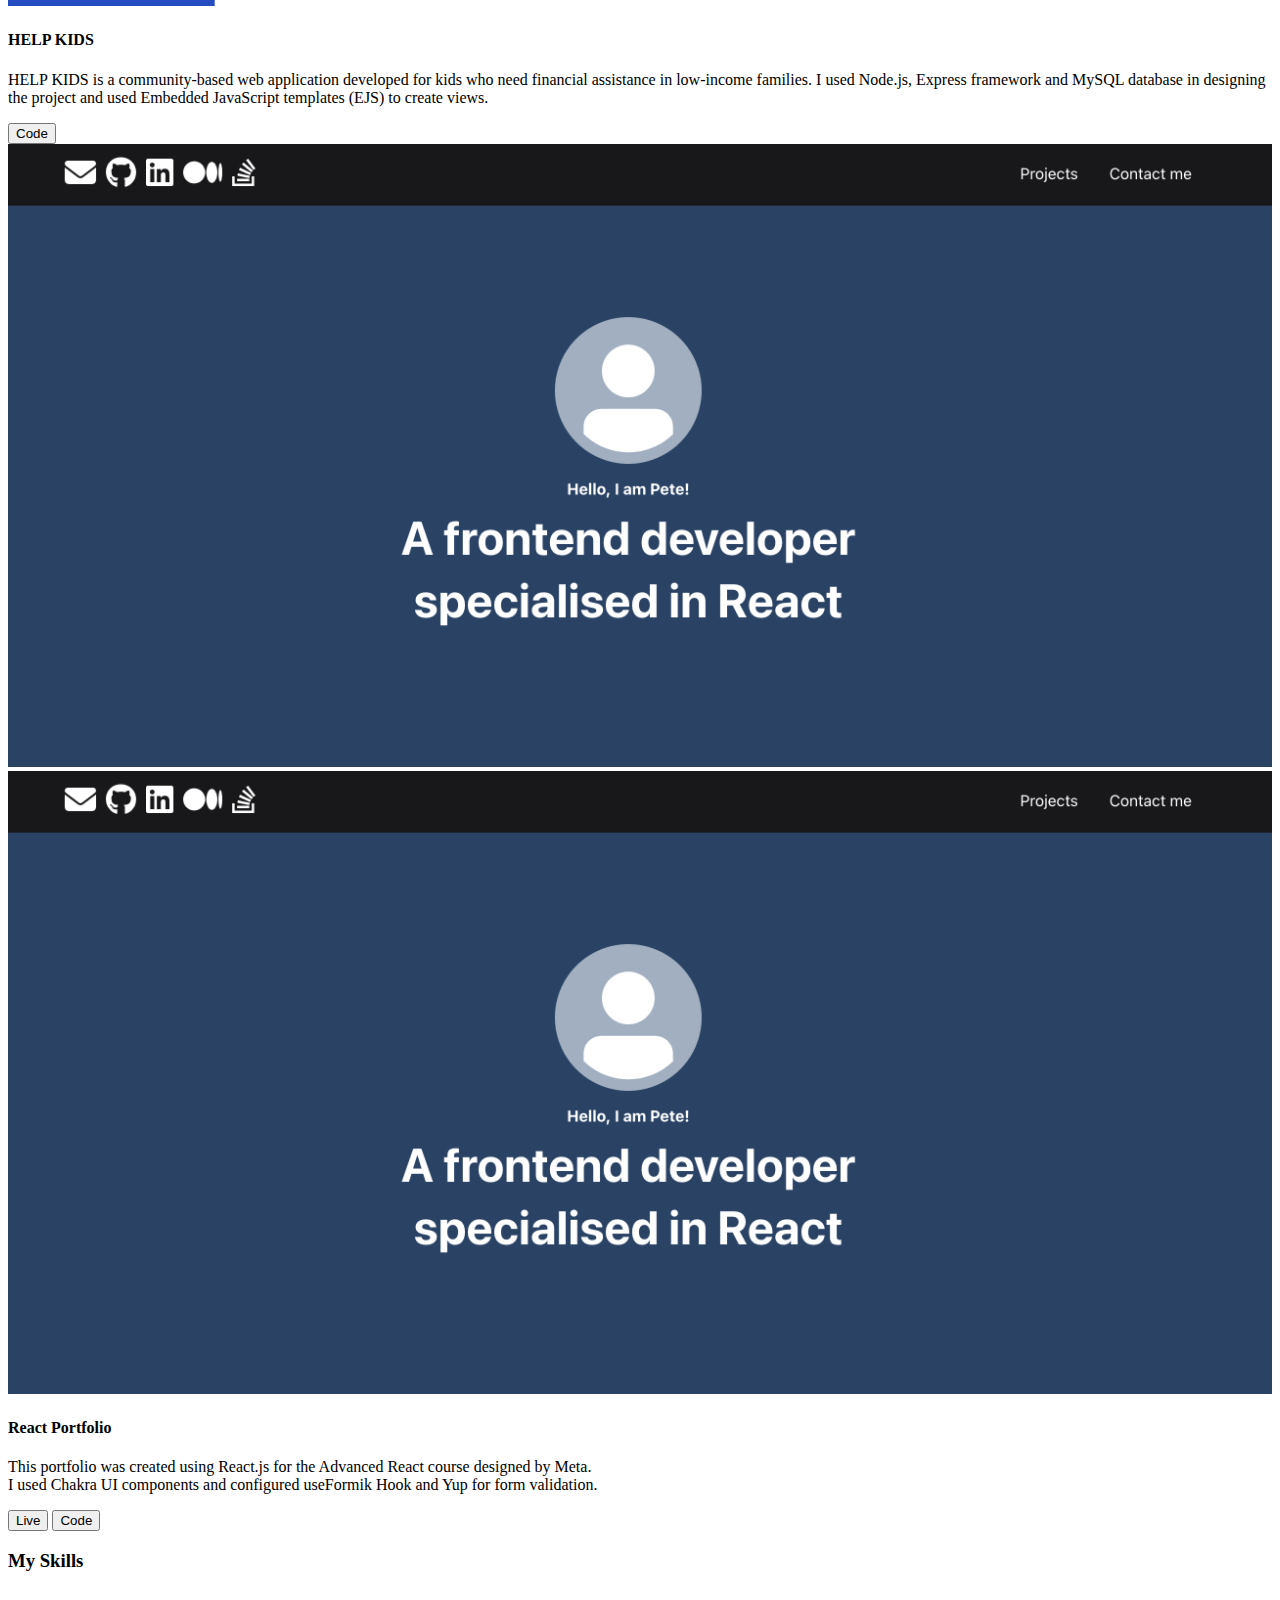
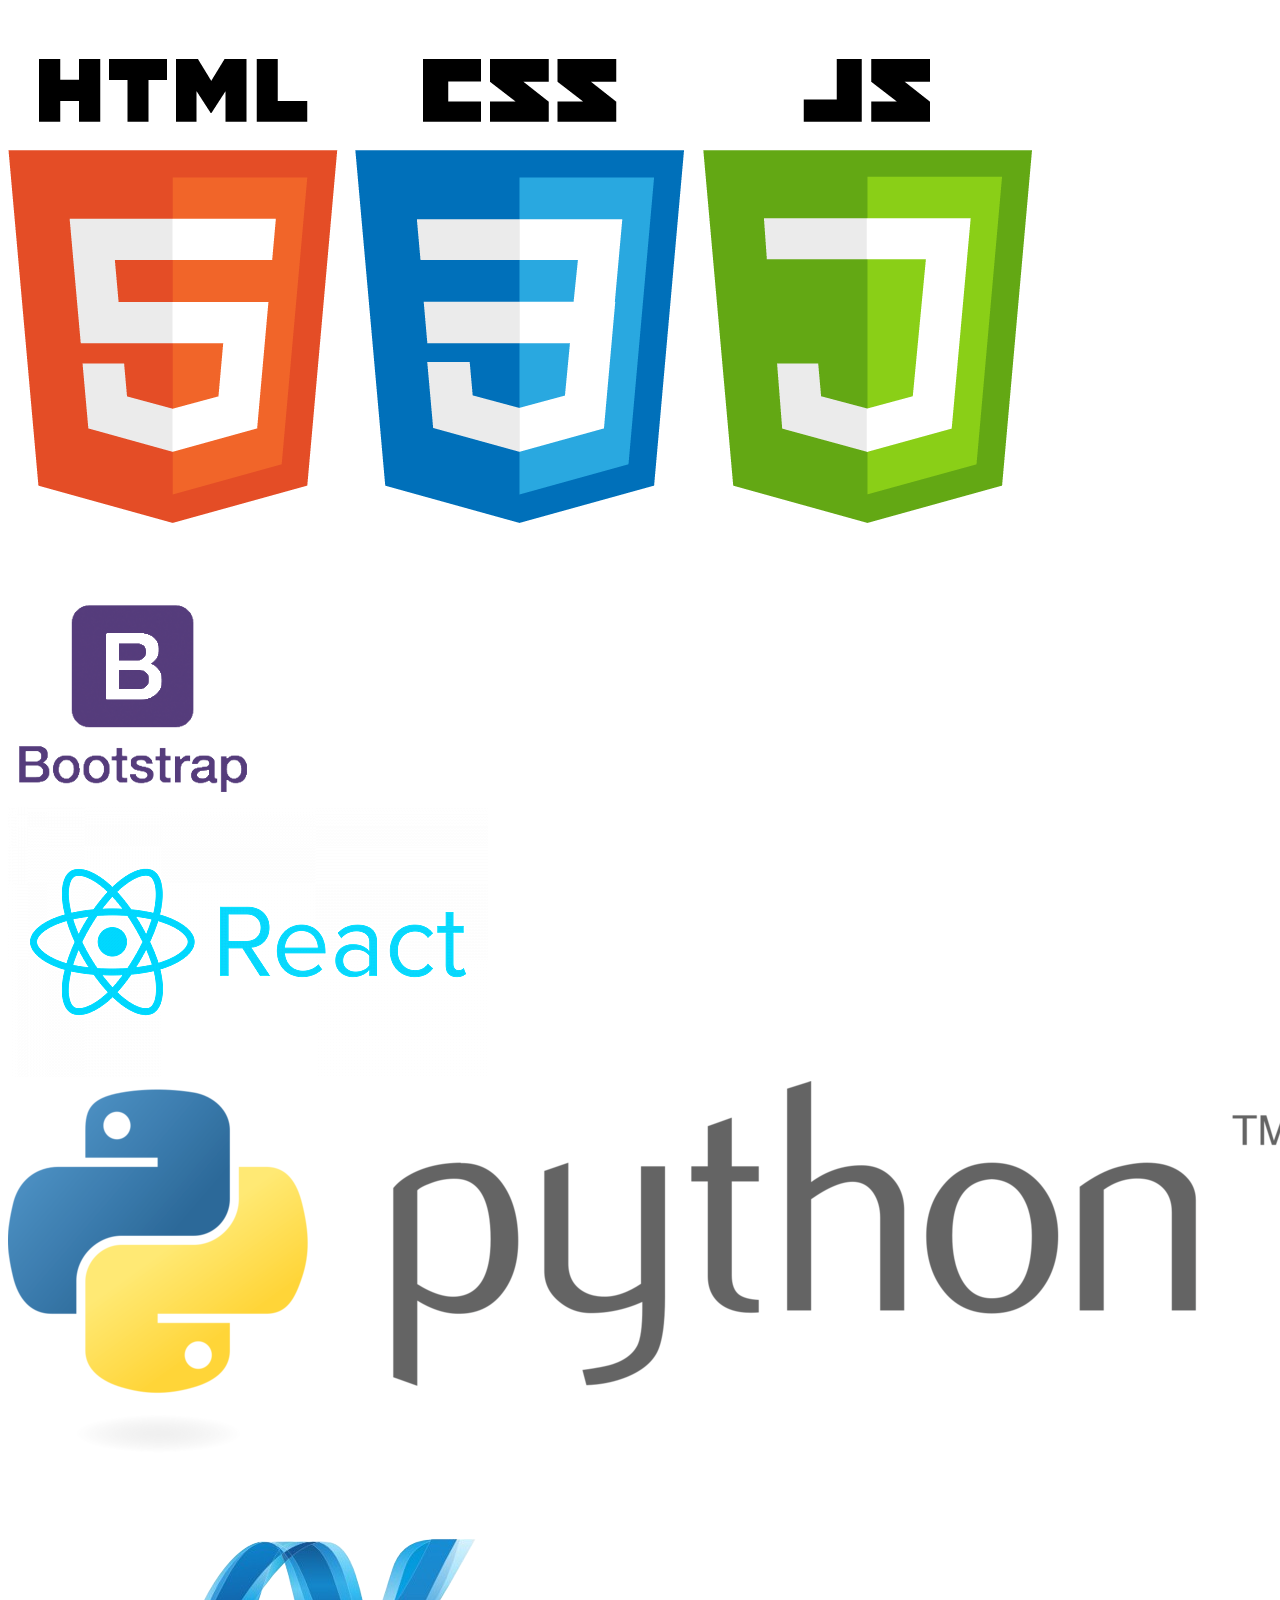
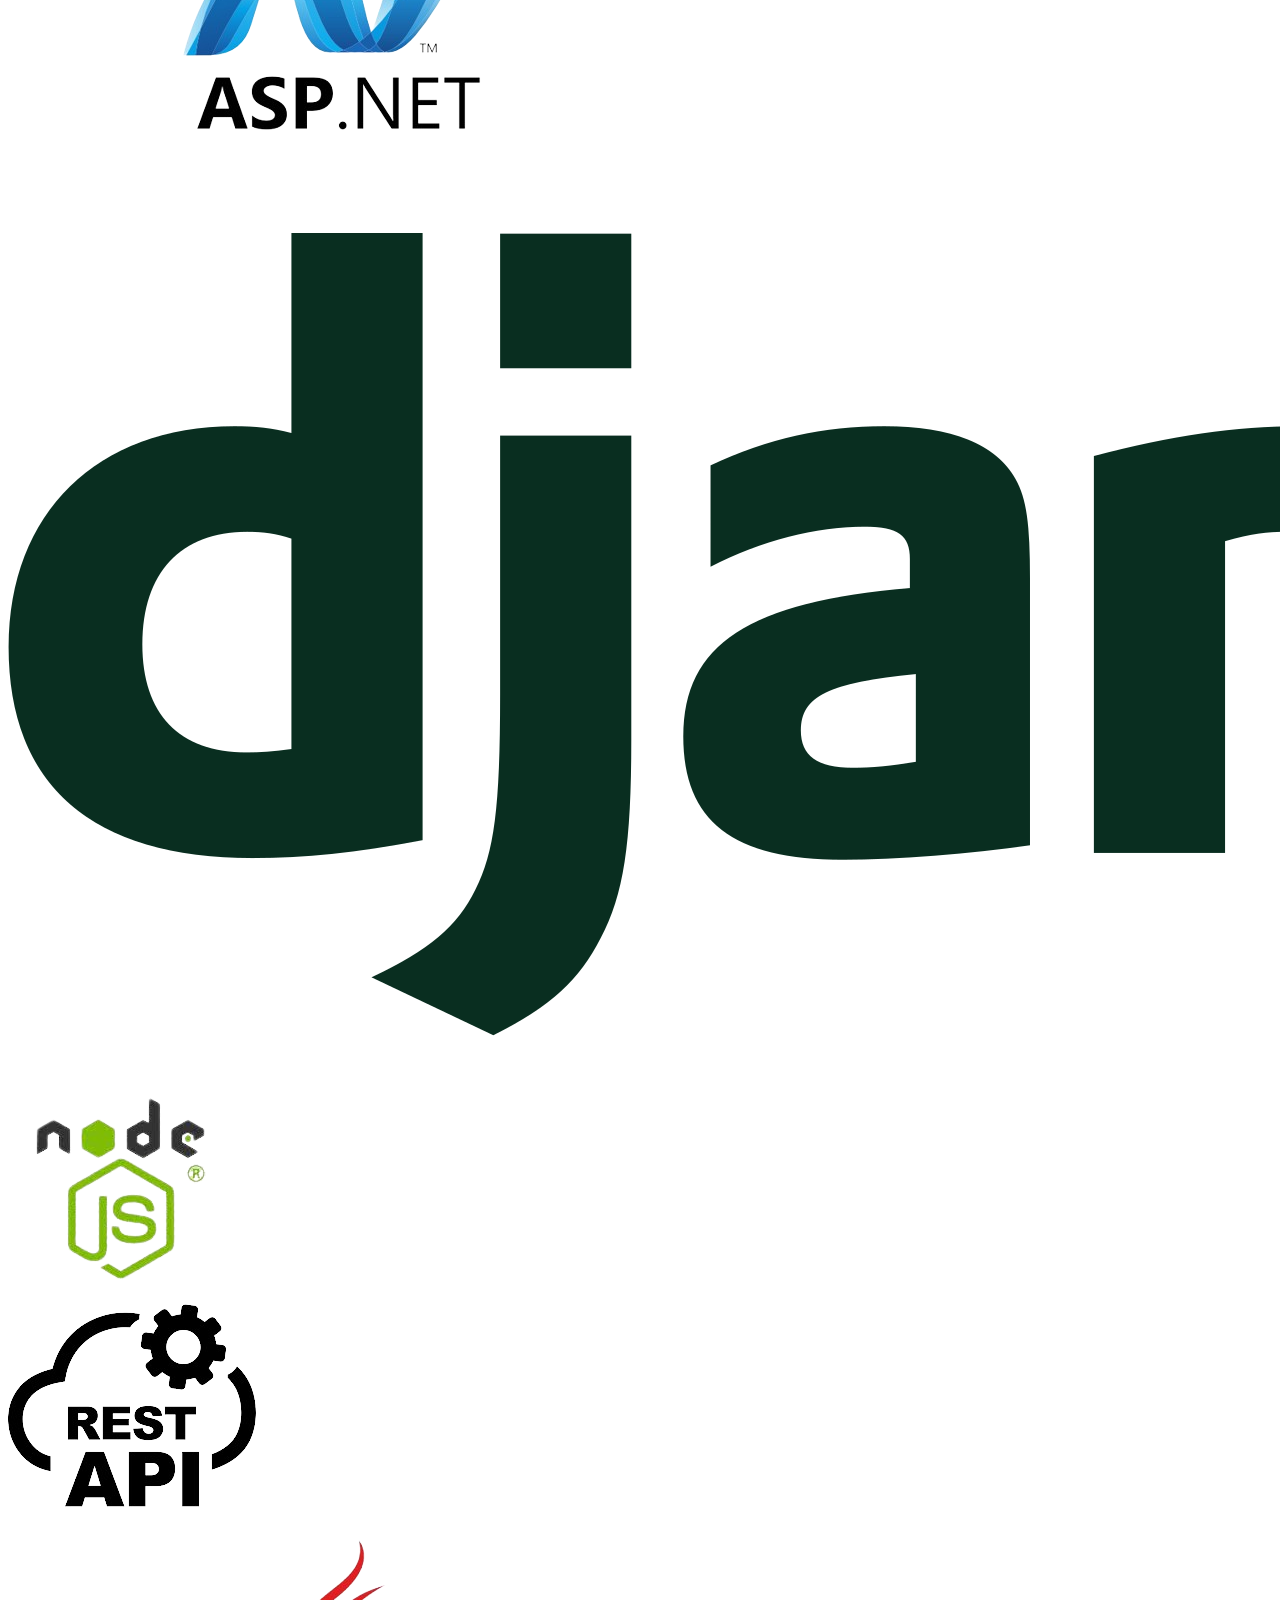
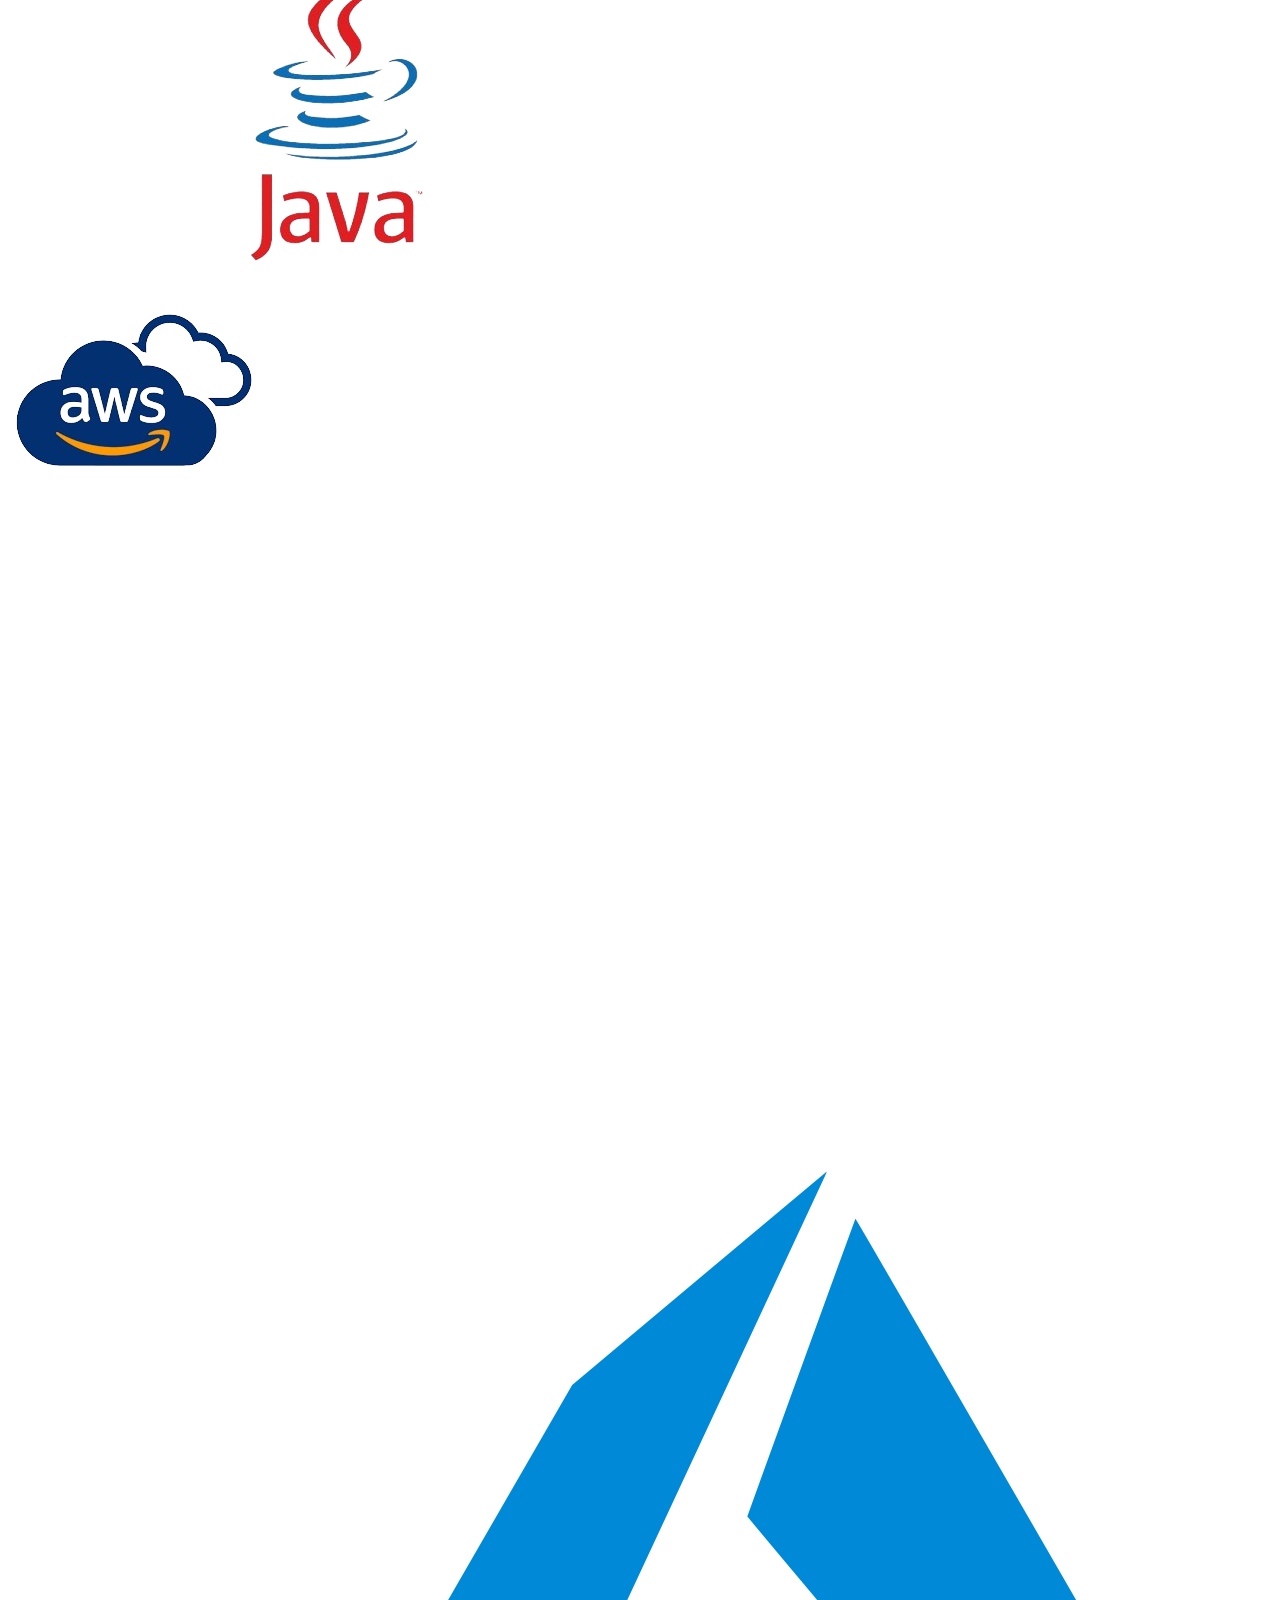
==== commit ccfff391: "Updated the portfolio" ====
--- a/Index.html
+++ b/Index.html
@@ -259,7 +259,7 @@
               <div class="col-lg-6">
                   <div class="card-body">
                       <h4 class="card-title">Memory Mate - For dementia patients</h4>
-                      <p class="card-text">The population of elderly individuals is increasing, especially those with dementia. Existing cognitive exercising apps are ineffective, and access to necessary resources and support is limited. A solution is needed to provide tailored support for the elderly who may not be familiar with technologies. Memory Mate is an intuitive and user-friendly platform designed to address this need. The solution includes an app specifically designed for the elderly, a personalized chatbot feature, and personalized cognitive workouts tailored to the specific needs of each individual. Used React Native and Gemini AI Studio for creation of the mobile app. </p>
+                      <p class="card-text">The population of elderly individuals is increasing, especially those with dementia. Existing cognitive exercising apps are ineffective, and access to necessary resources and support is limited. A solution is needed to provide tailored support for the elderly who may not be familiar with technologies. Memory Mate is an intuitive and user-friendly platform designed to address this need. The solution includes an app specifically designed for the elderly, a personalized chatbot feature, and personalized cognitive workouts tailored to the specific needs of each individual. Used React Native and Gemini AI Studio for the creation of the mobile app. </p>
                       
                       <div class="d-flex justify-content-between align-items-center">
                           <div class="btn-group">
